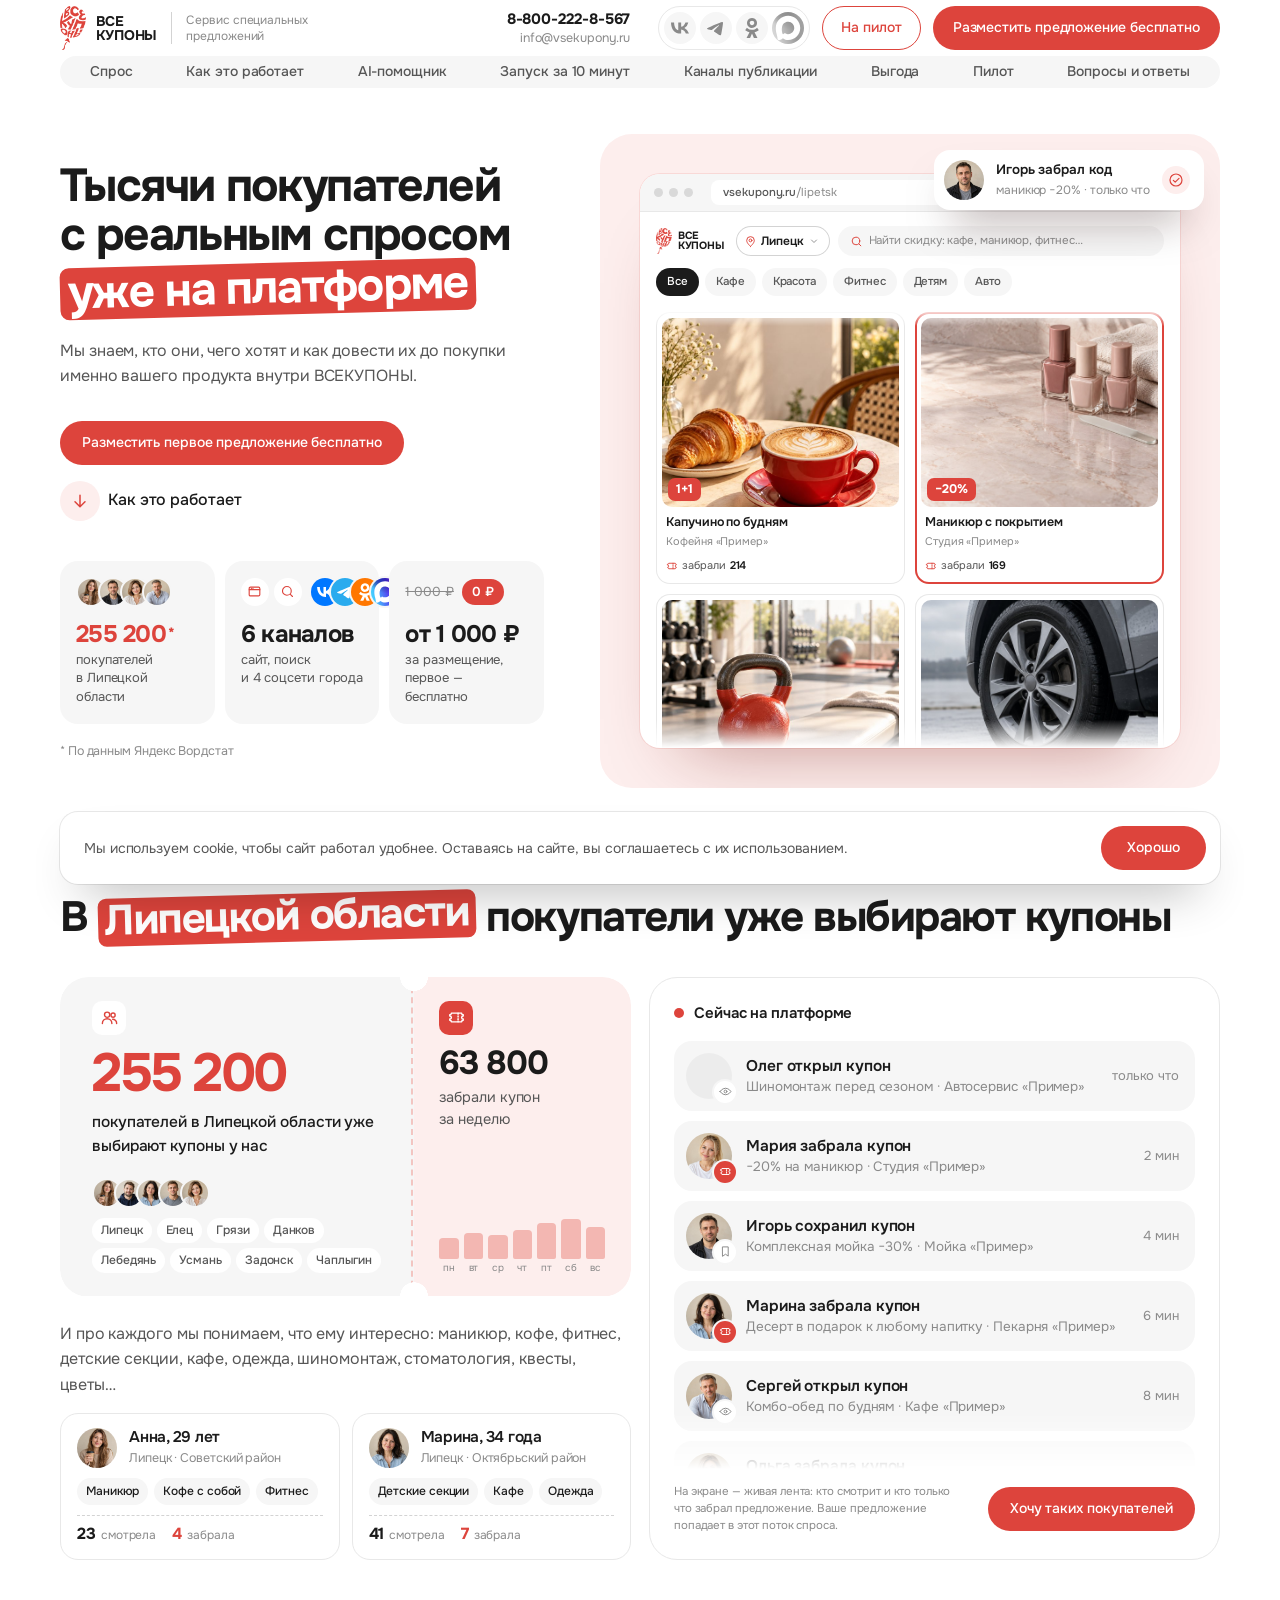
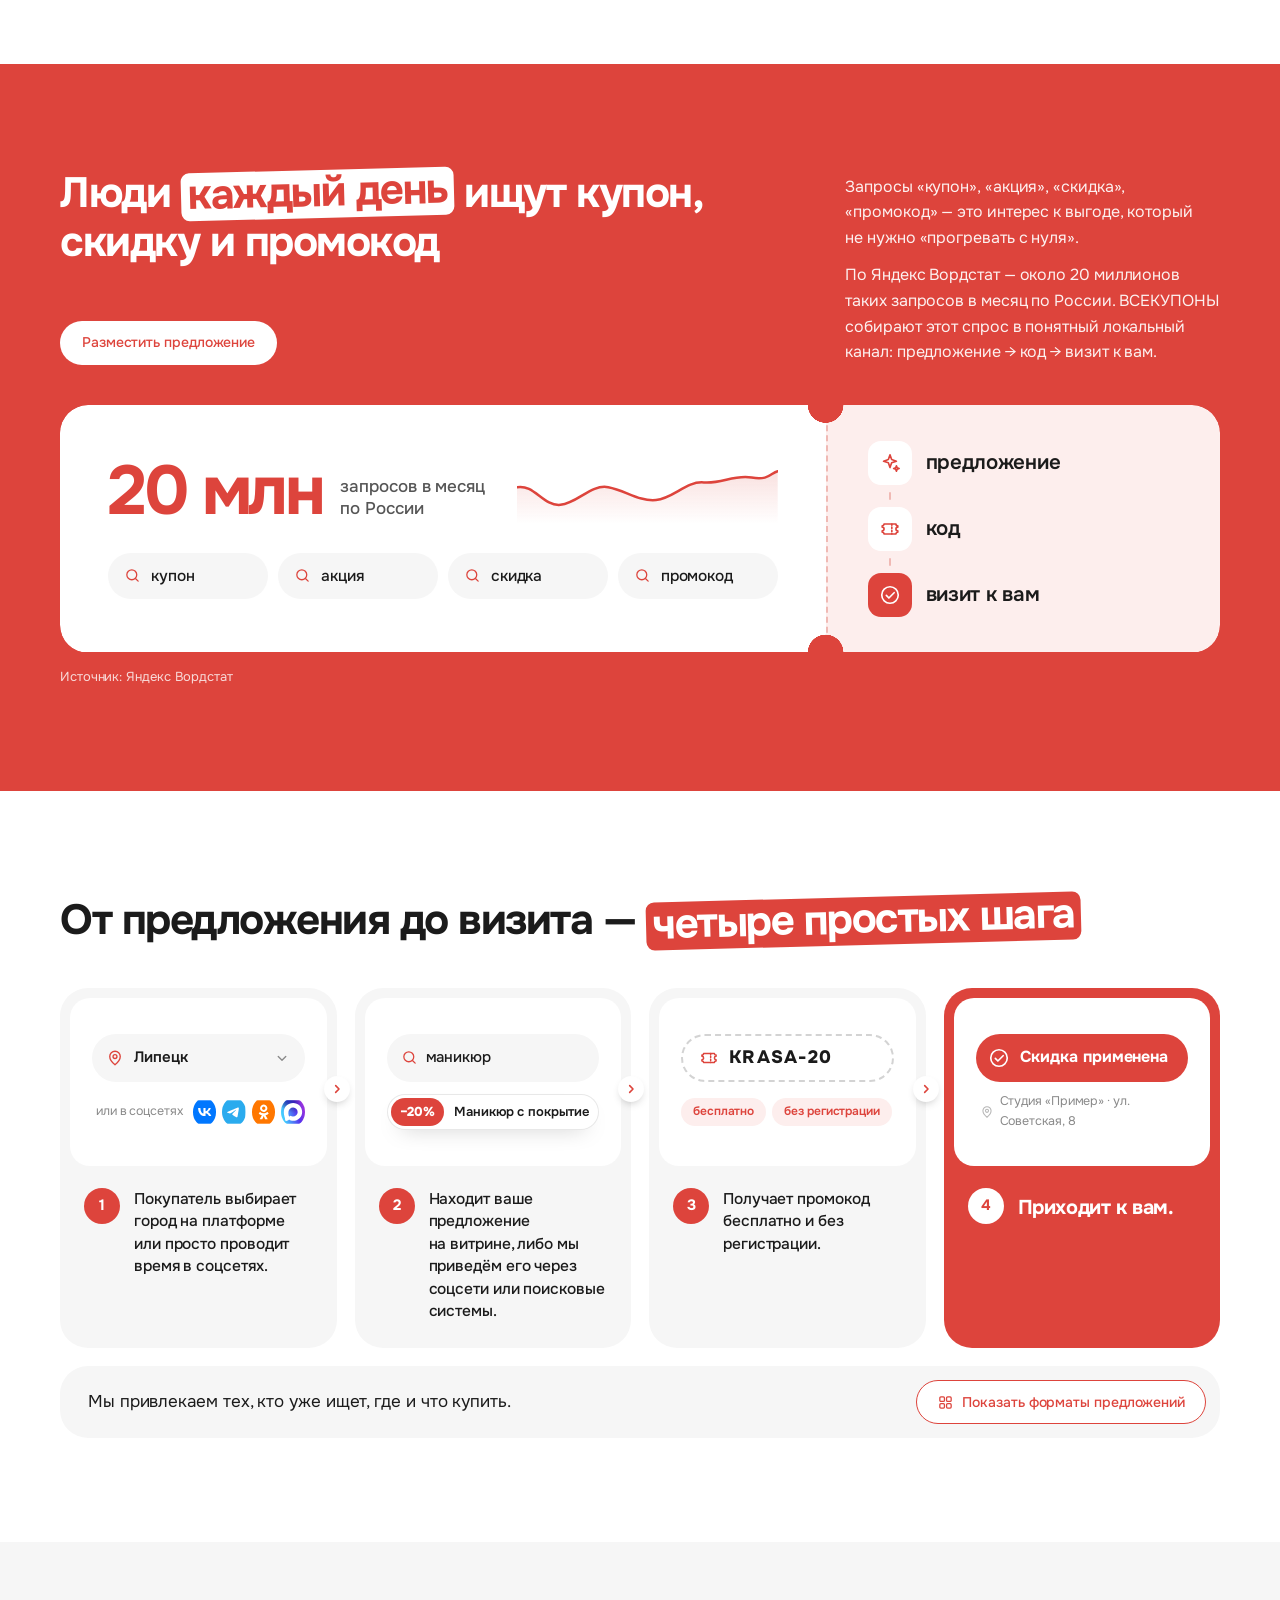
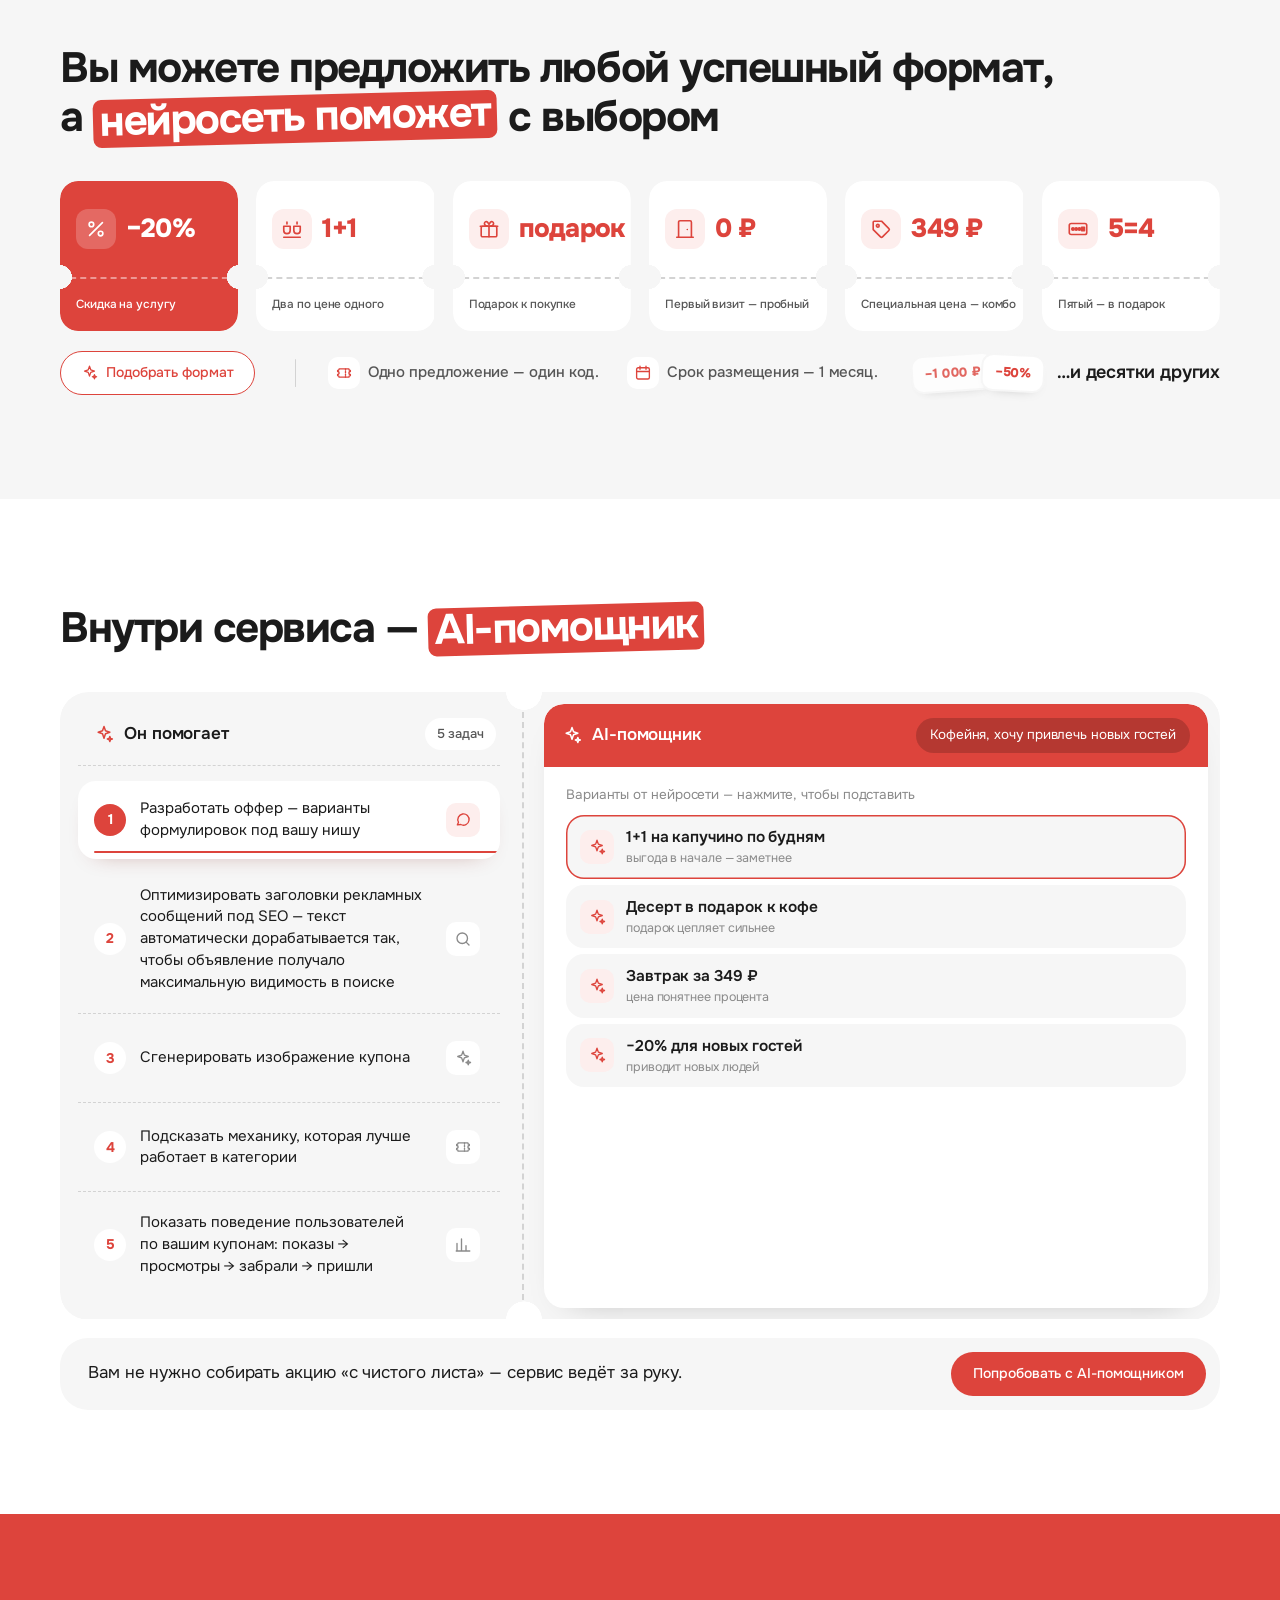
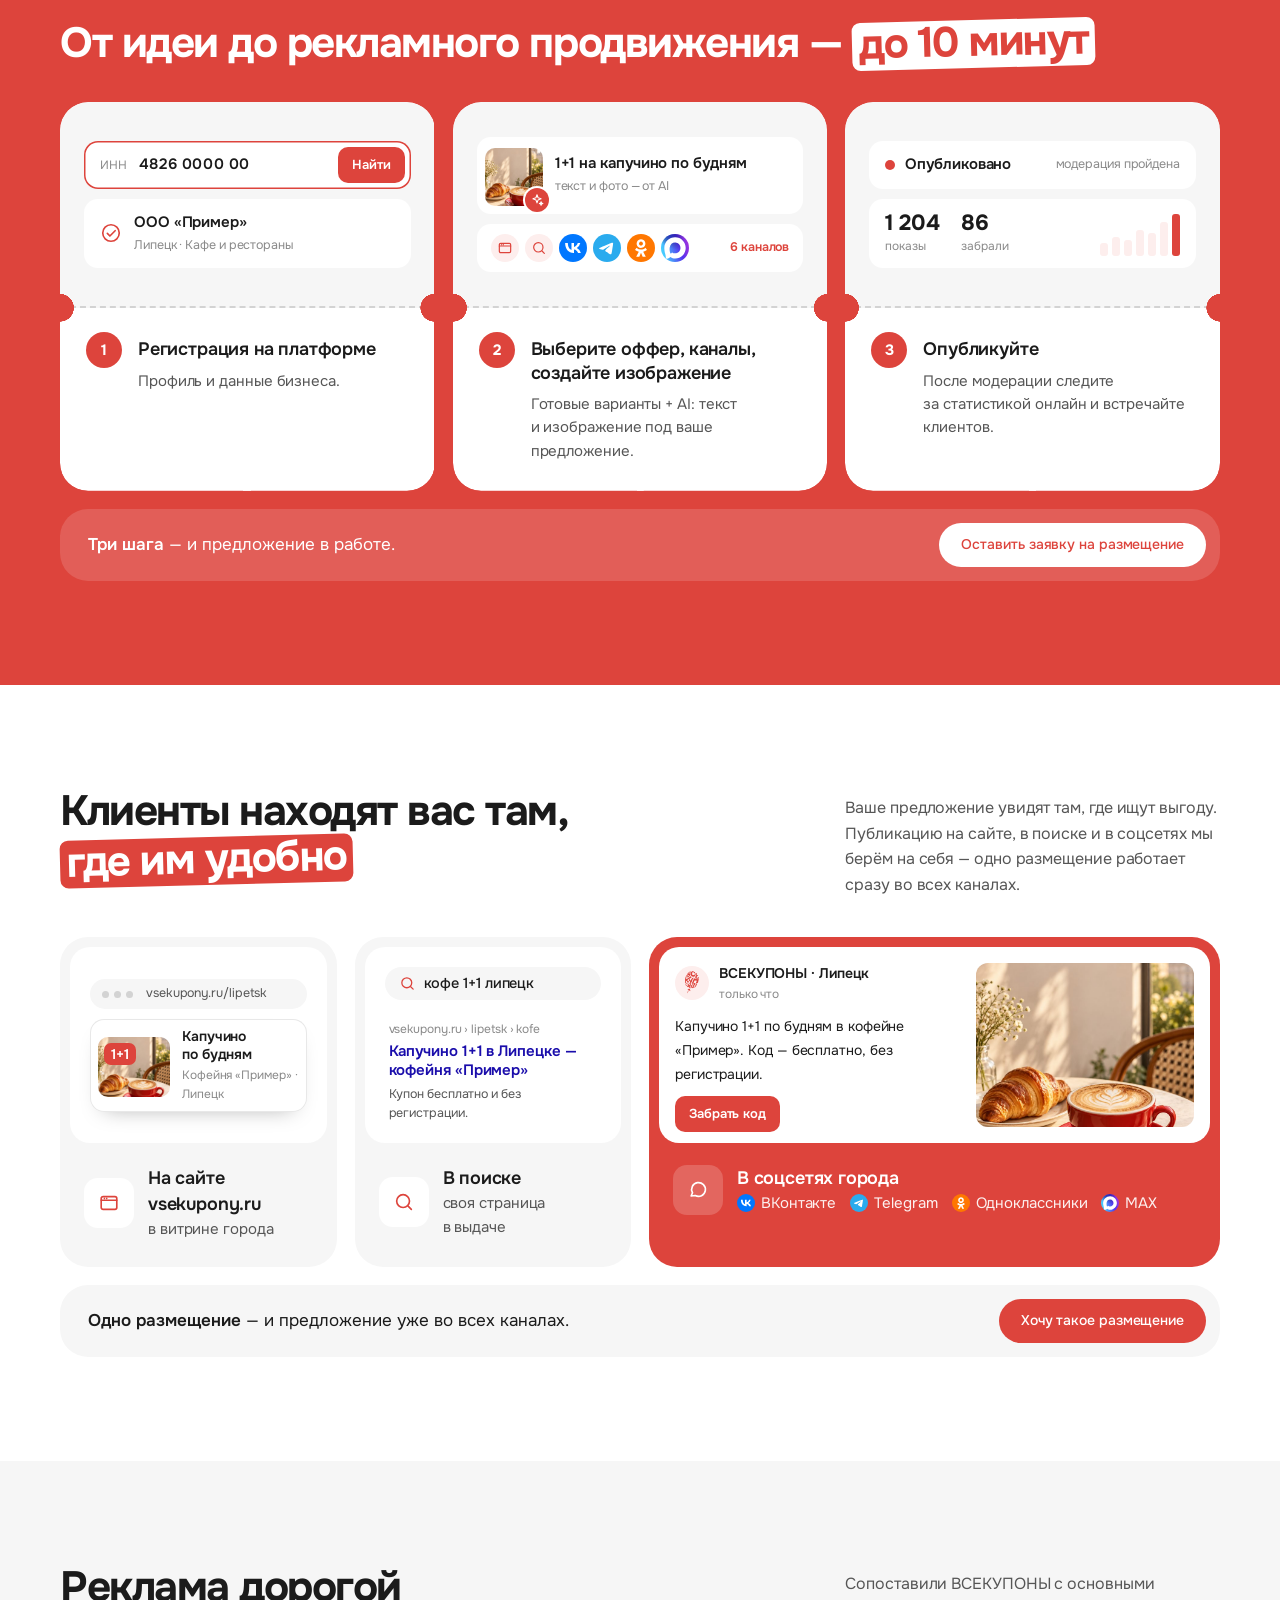
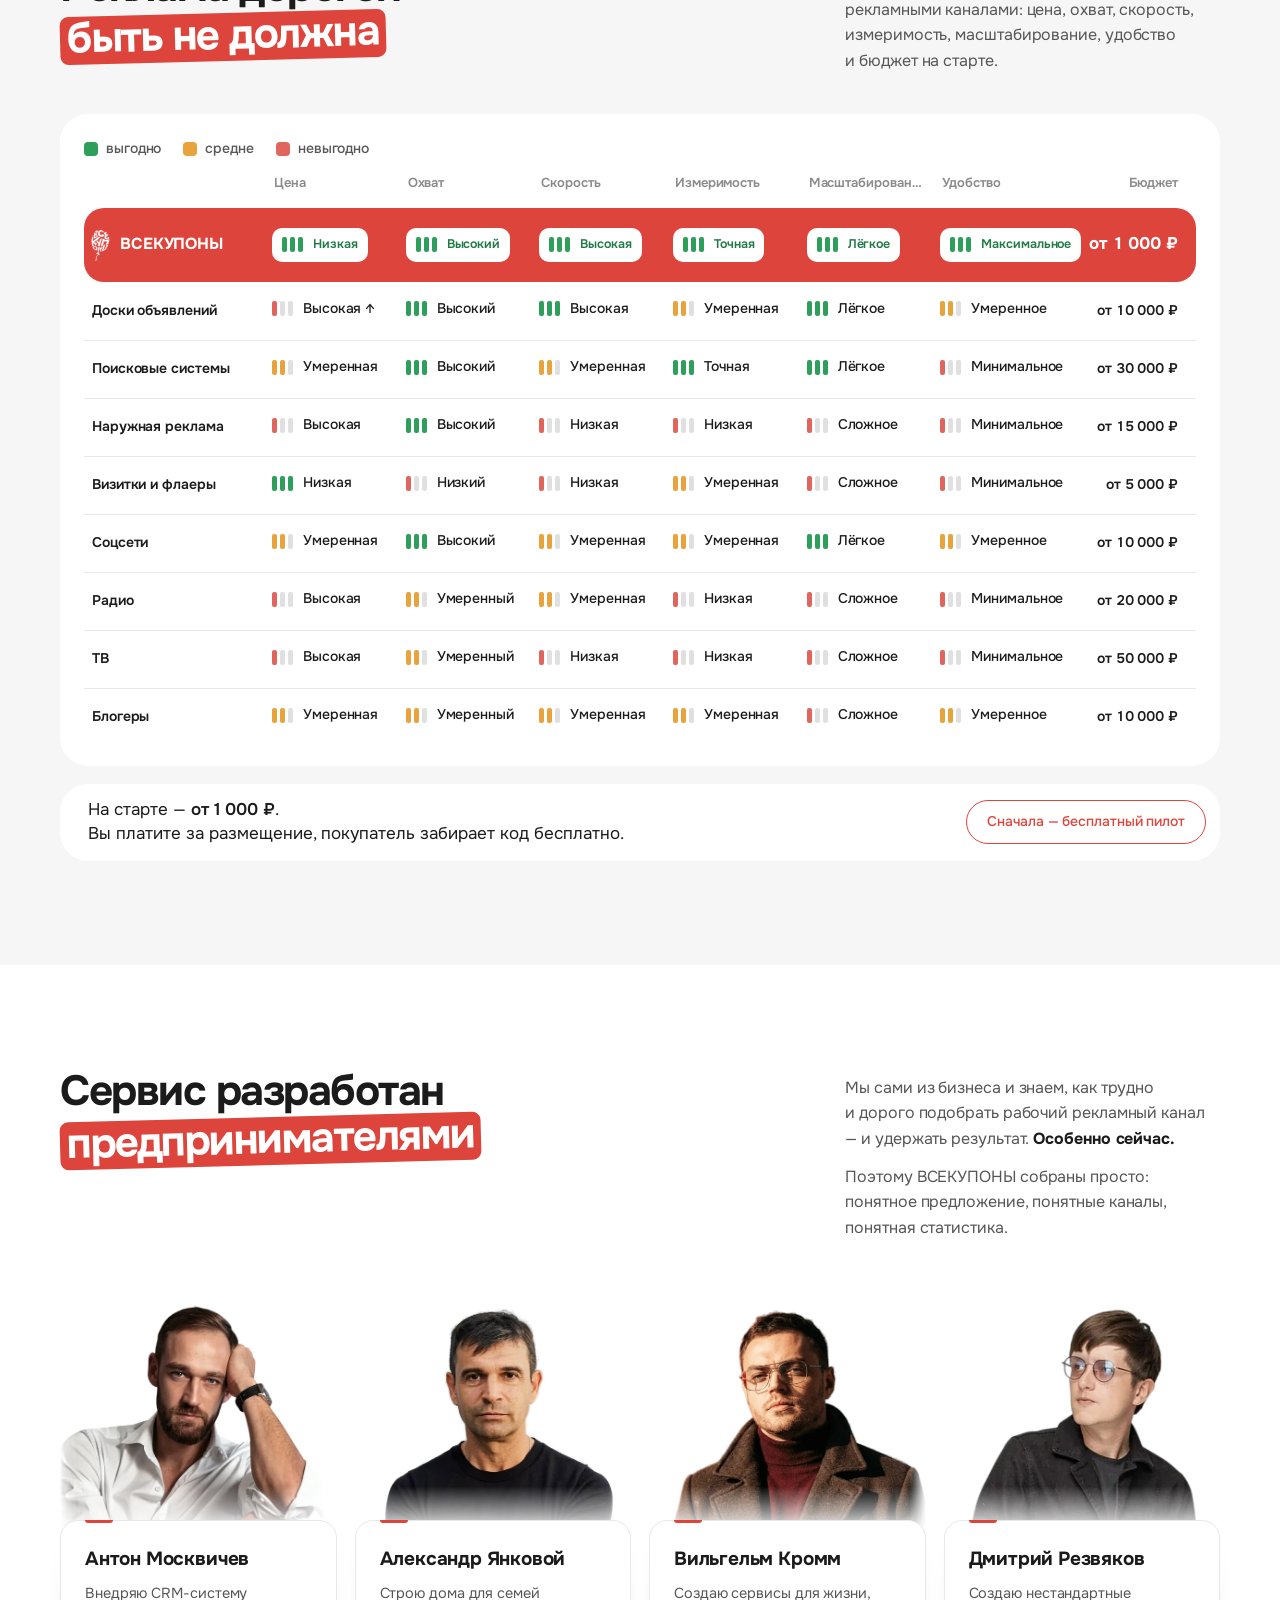
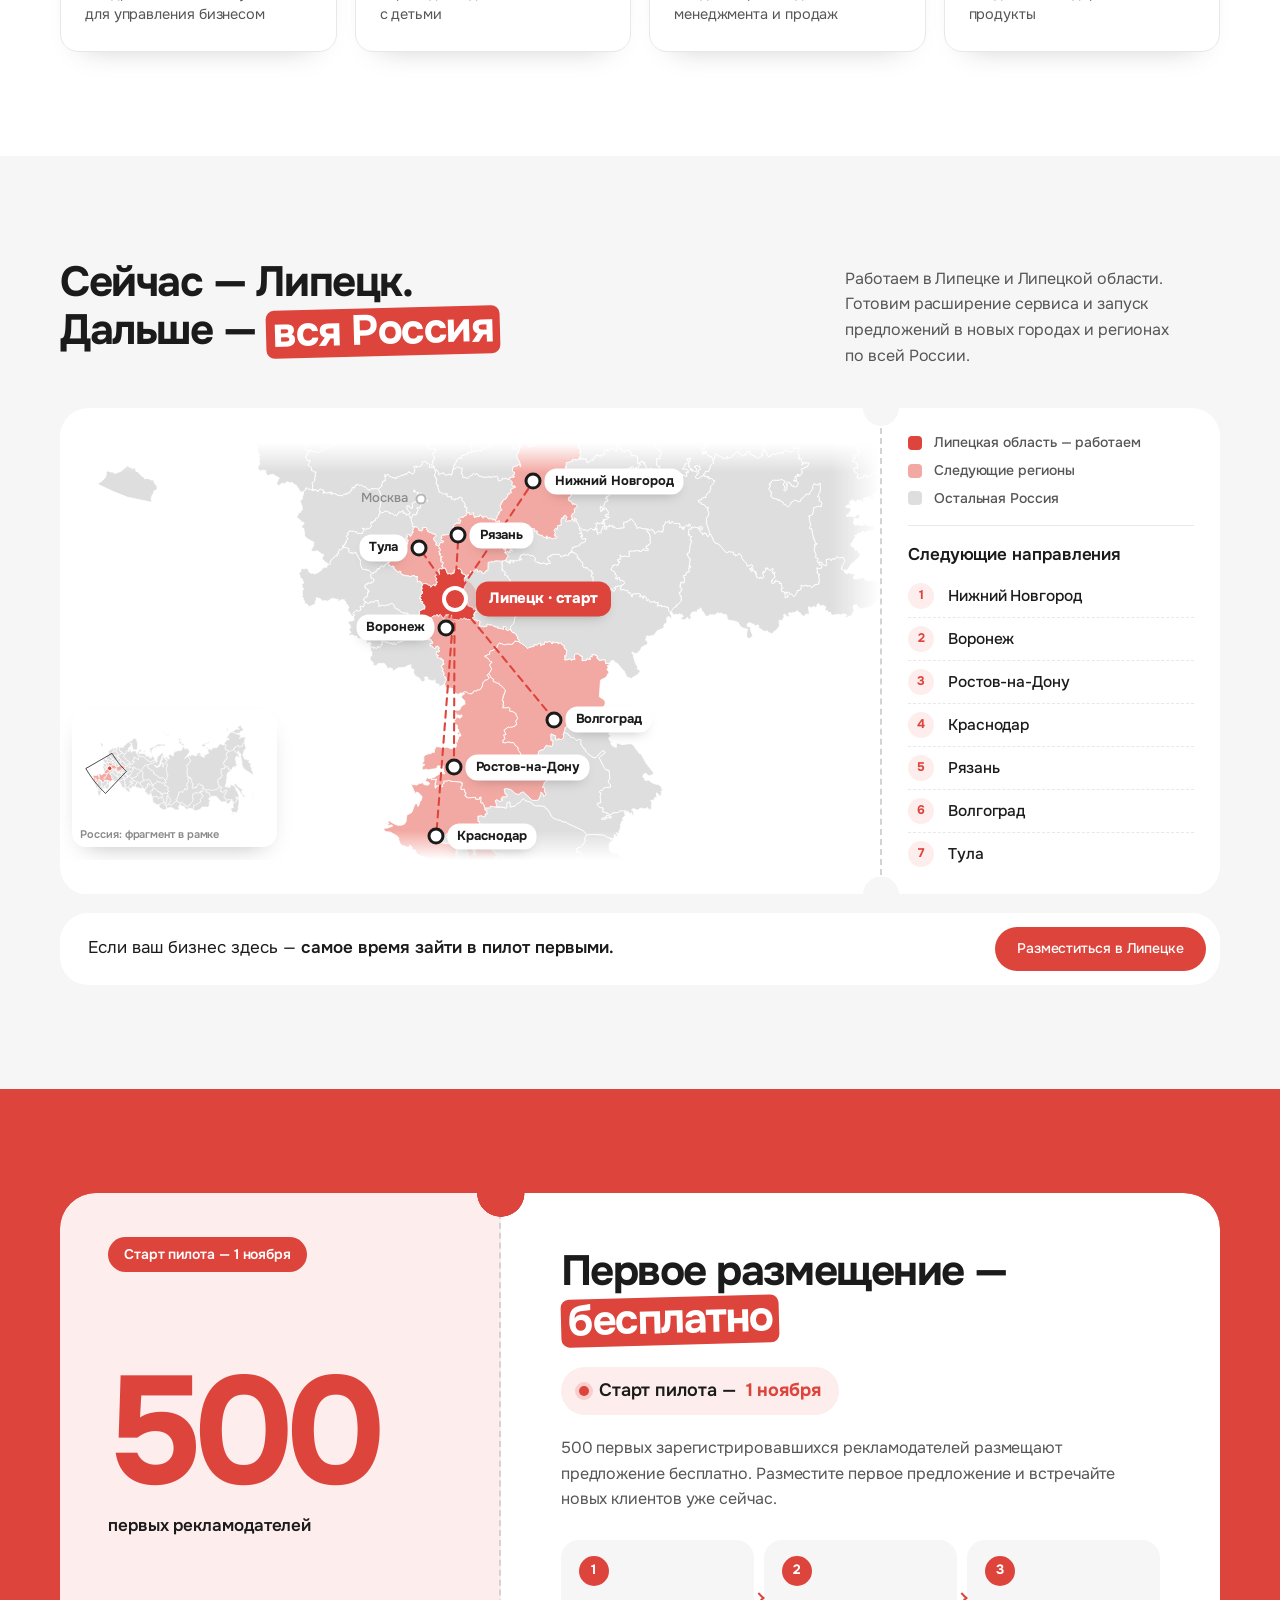
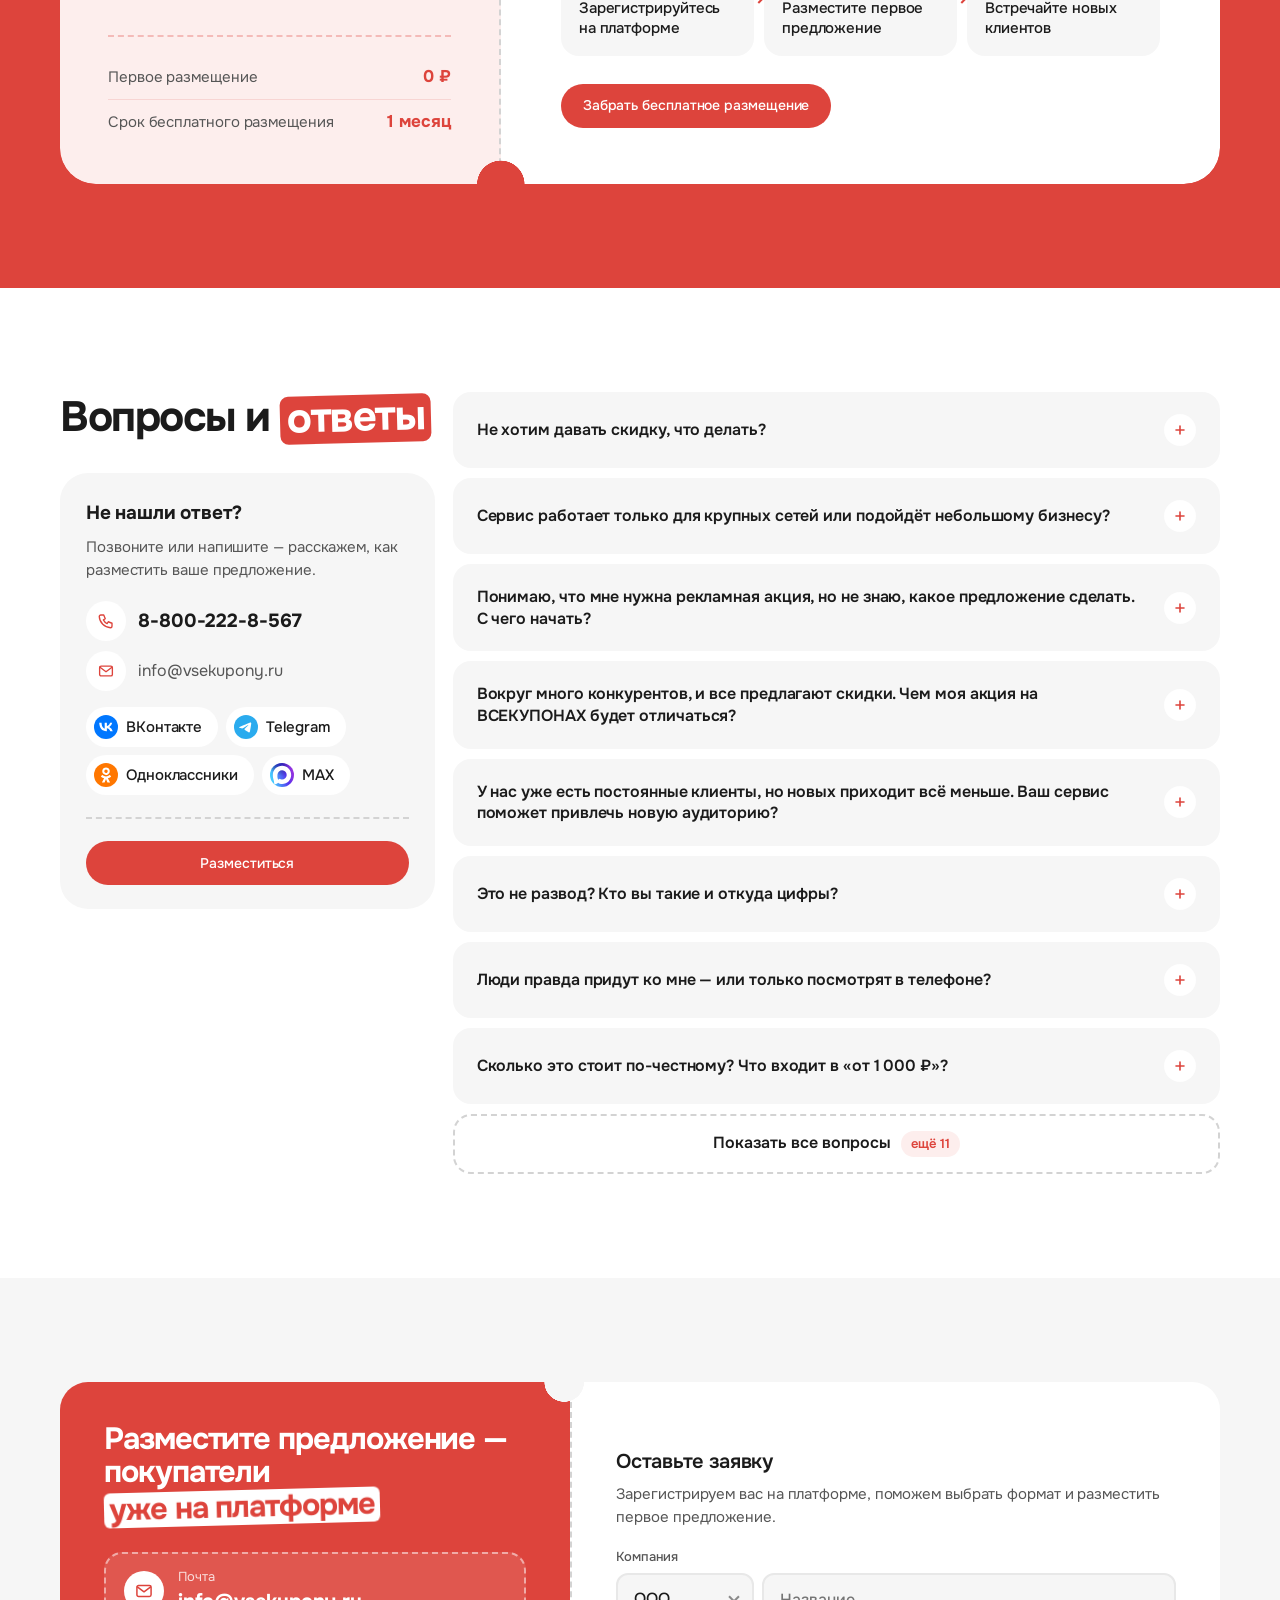
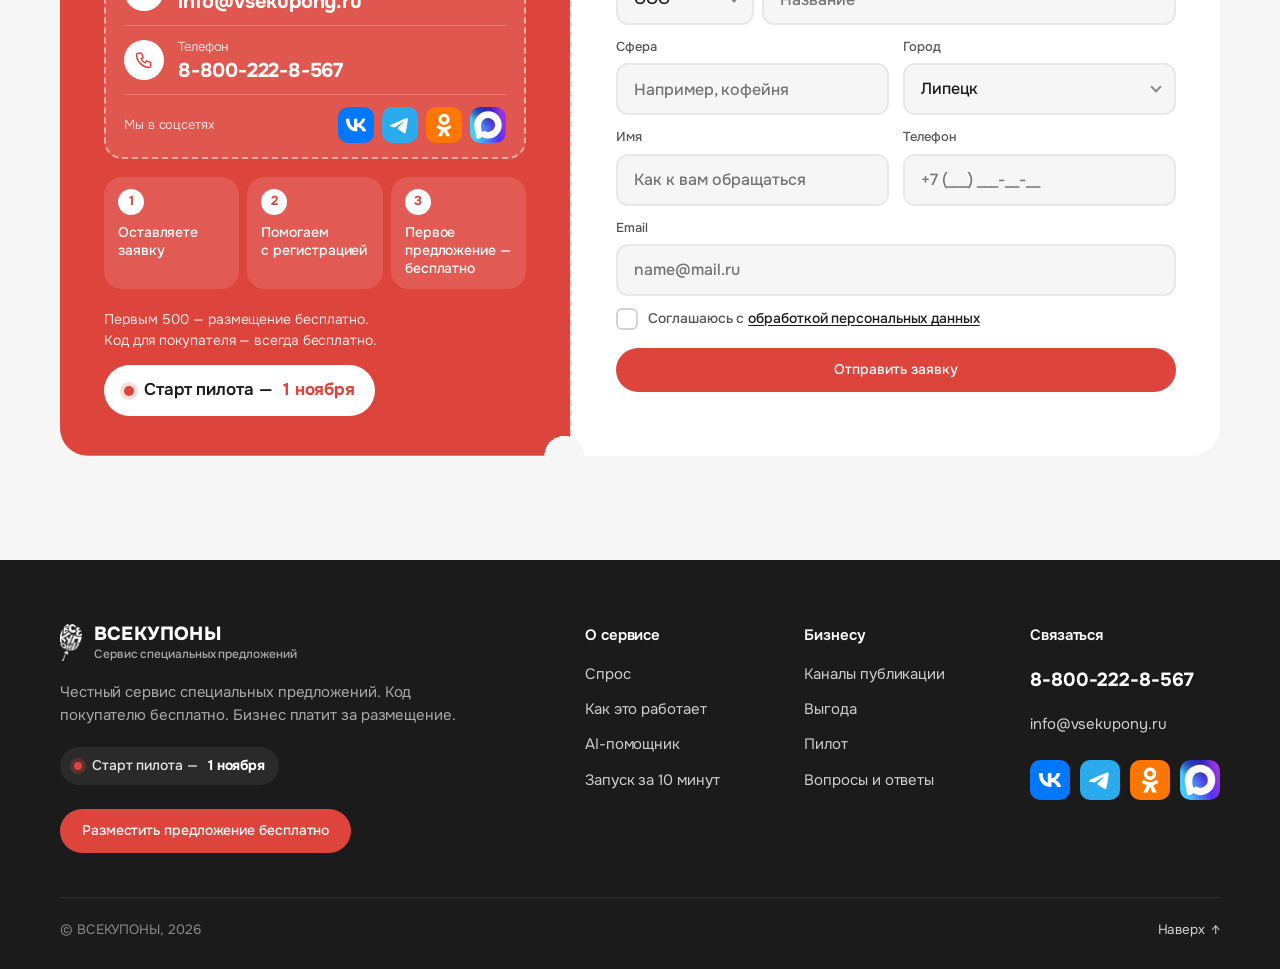
==== index.html @ 9957b480 "Лендинг для селлеров: чистка кода и мобильные правки - marketplace-design.css пересобран по порядку " ====
<!doctype html>
<html lang="ru">
<head>
<meta charset="utf-8">
<meta name="robots" content="noindex, nofollow">
<meta name="viewport" content="width=device-width, initial-scale=1">
<title>ВСЕКУПОНЫ для бизнеса — дизайн лендинга</title>
<link rel="preconnect" href="https://fonts.googleapis.com">
<link rel="preconnect" href="https://fonts.gstatic.com" crossorigin>
<link href="https://fonts.googleapis.com/css2?family=Onest:wght@400;500;600;700;800&display=swap" rel="stylesheet">
<link rel="stylesheet" href="assets/business-design.css?v=20261019c">
<link rel="icon" href="assets/brand/logo-red.png">
</head>
<body>

<!-- ===================================================================
     Лендинг для бизнеса — дизайн. Тексты и структура один в один с Ч/Б
     прототипом business.html (правки 13.10.2026), визуальный язык —
     дек v4: фирменный #DD443C, белый/серый/чёрный, без градиентов,
     слово-«ценник» в заголовке, карточки-купоны с вырезами и перфорацией.
     Цифры спроса, подписи карты и форма — общие с прототипом (business.js),
     фото в ленте, иконки и счётчики — business-design.js.
     =================================================================== -->

<!-- Шапка -->
<header class="hd">
  <div class="wrap hd__in">
    <a class="logo" href="#top" aria-label="ВСЕКУПОНЫ — сервис специальных предложений">
      <img class="logo__mark" src="assets/brand/logo-red.png" alt="" width="26" height="44">
      <span class="logo__word">Все<br>купоны</span>
    </a>
    <span class="logo__tag">Сервис специальных<br>предложений</span>

    <nav class="hd__nav" aria-label="Разделы">
      <a href="#demand">Спрос</a>
      <a href="#how">Как это работает</a>
      <a href="#ai">AI-помощник</a>
      <a href="#launch">Запуск за 10 минут</a>
      <a href="#channels">Каналы публикации</a>
      <a href="#benefit">Выгода</a>
      <a href="#pilot">Пилот</a>
      <a href="#faq">Вопросы и&nbsp;ответы</a>
    </nav>

    <div class="hd__contacts">
      <a class="hd__phone" href="tel:88002228567">8-800-222-8-567</a>
      <a class="hd__mail" href="mailto:info@vsekupony.ru">info@vsekupony.ru</a>
    </div>
    <span class="hd__soc">
      <a href="https://vk.ru/vsekupony_biz" target="_blank" rel="noopener" title="ВКонтакте" aria-label="ВКонтакте" data-soc="vk"></a>
      <a href="https://t.me/vsekupony_bizz" target="_blank" rel="noopener" title="Telegram" aria-label="Telegram" data-soc="tg"></a>
      <a href="https://ok.ru/group/70000060912009" target="_blank" rel="noopener" title="Одноклассники" aria-label="Одноклассники" data-soc="ok"></a>
      <a href="https://max.ru/join/2eN5_3E8tOdDaSFXM5LEZzfrvuWgDR_QiqPF8-xUmv8" target="_blank" rel="noopener" title="MAX" aria-label="MAX" data-soc="max"></a>
    </span>
    <a class="btn btn--soft hd__pilot" href="#pilot">На пилот</a>
    <a class="btn btn--red hd__cta" href="#final">Разместить предложение бесплатно</a>
    <span class="hd__msoc"><a href="https://t.me/vsekupony_bizz" target="_blank" rel="noopener" aria-label="Telegram" data-soc="tg"></a><a href="https://max.ru/join/2eN5_3E8tOdDaSFXM5LEZzfrvuWgDR_QiqPF8-xUmv8" target="_blank" rel="noopener" aria-label="MAX" data-soc="max"></a></span>
    <button class="hd__burger" type="button" aria-label="Меню" aria-expanded="false" aria-controls="mnav" data-burger><i></i><i></i><i></i></button>
  </div>

  <!-- Мобильное меню: разделы, контакты и кнопки -->
  <div class="mnav" id="mnav" hidden data-mnav>
    <nav class="mnav__links" aria-label="Разделы (мобильное меню)">
      <a href="#demand">Спрос</a>
      <a href="#how">Как это работает</a>
      <a href="#ai">AI-помощник</a>
      <a href="#launch">Запуск за 10 минут</a>
      <a href="#channels">Каналы публикации</a>
      <a href="#benefit">Выгода</a>
      <a href="#pilot">Пилот</a>
      <a href="#faq">Вопросы и&nbsp;ответы</a>
    </nav>
    <div class="mnav__ct">
      <a class="mnav__phone" href="tel:88002228567">8-800-222-8-567</a>
      <a class="mnav__mail" href="mailto:info@vsekupony.ru">info@vsekupony.ru</a>
      <span class="mnav__soc"><a href="https://vk.ru/vsekupony_biz" target="_blank" rel="noopener" aria-label="ВКонтакте" data-soc="vk"></a><a href="https://t.me/vsekupony_bizz" target="_blank" rel="noopener" aria-label="Telegram" data-soc="tg"></a><a href="https://ok.ru/group/70000060912009" target="_blank" rel="noopener" aria-label="Одноклассники" data-soc="ok"></a><a href="https://max.ru/join/2eN5_3E8tOdDaSFXM5LEZzfrvuWgDR_QiqPF8-xUmv8" target="_blank" rel="noopener" aria-label="MAX" data-soc="max"></a></span>
    </div>
    <div class="mnav__btns">
      <a class="btn btn--soft" href="#pilot">На пилот</a>
      <a class="btn btn--red" href="#final">Разместить предложение бесплатно</a>
    </div>
  </div>
</header>

<main id="top">

  <!-- Первый экран -->
  <section class="hero">
    <div class="wrap hero__in">
      <div class="hero__text">
        <h1>Тысячи покупателей с&nbsp;реальным спросом <span class="tag">уже на&nbsp;платформе</span></h1>
        <p class="lead">Мы знаем, кто они, чего хотят и как довести их до покупки именно вашего продукта внутри ВСЕКУПОНЫ.</p>
        <div class="hero__cta">
          <a class="btn btn--red btn--lg" href="#final">Разместить первое предложение бесплатно</a>
          <a class="hero__link" href="#how"><i data-ic="down"></i>Как это работает</a>
        </div>
        <ul class="hero__nums">
          <li>
            <span class="hn__faces"><i style="background-image:url('social-kit/photos/people/anna.jpg')"></i><i style="background-image:url('social-kit/photos/people/igor.jpg')"></i><i style="background-image:url('social-kit/photos/people/olga.jpg')"></i><i style="background-image:url('social-kit/photos/people/sergey.jpg')"></i></span>
            <b class="is-red"><span data-demand="month">9 800</span><sup>*</sup></b>
            <span>покупателей в&nbsp;Липецкой области</span>
          </li>
          <li>
            <span class="hn__ch"><i class="hn__site" data-ic="site"></i><i class="hn__site" data-ic="search"></i><span class="hn__soc"><i data-soc="vk"></i><i data-soc="tg"></i><i data-soc="ok"></i><i data-soc="max"></i></span></span>
            <b>6 каналов</b>
            <span>сайт, поиск <br>и&nbsp;4 соцсети города</span>
          </li>
          <li>
            <span class="hn__price"><s>1&nbsp;000&nbsp;₽</s><em>0&nbsp;₽</em></span>
            <b>от&nbsp;1&nbsp;000&nbsp;₽</b>
            <span>за&nbsp;размещение, <br>первое&nbsp;— бесплатно</span>
          </li>
        </ul>
        <p class="src">* По данным Яндекс Вордстат</p>
      </div>

      <!-- Справа — отрисованный экран витрины Липецка (как скрин платформы)
           и поверх него действия покупателей: уведомление сменяется само
           (business-design.js), карточка спроса — та же цифра, что в блоке «Спрос» -->
      <div class="hero__vis hx" aria-hidden="true">
        <div class="hx__stage">
          <div class="hx__win">
            <div class="hx__bar"><i></i><i></i><i></i><span><b>vsekupony.ru</b>/lipetsk</span></div>
            <div class="hx__app">
              <div class="hx__top">
                <span class="hx__brand"><img class="hx__logo" src="assets/brand/logo-red.png" alt=""><b>Все<br>купоны</b></span>
                <span class="hx__city"><i data-ic="pin"></i>Липецк<em data-ic="chev"></em></span>
                <span class="hx__search"><i data-ic="search"></i>Найти скидку: кафе, маникюр, фитнес…</span>
              </div>
              <div class="hx__cats"><span class="is-on">Все</span><span>Кафе</span><span>Красота</span><span>Фитнес</span><span>Детям</span><span>Авто</span></div>
              <div class="hx__feed" data-hx-feed>
                <div class="hx__track">
                  <div class="hx__grid">
                    <div class="hx__c is-hot" data-hx-card="0">
                      <div class="hx__ph" style="background-image:url('assets/coupons/coffee.jpg');background-position:center 72%"><em>1+1</em></div>
                      <b>Капучино по&nbsp;будням</b><span>Кофейня «Пример»</span>
                      <small><i data-ic="ticket"></i>забрали <u data-hx-count="0">214</u></small>
                    </div>
                    <div class="hx__c" data-hx-card="1">
                      <div class="hx__ph" style="background-image:url('assets/coupons/manikyur-rose.jpg');background-position:70% 30%"><em>−20%</em></div>
                      <b>Маникюр с&nbsp;покрытием</b><span>Студия «Пример»</span>
                      <small><i data-ic="ticket"></i>забрали <u data-hx-count="1">168</u></small>
                    </div>
                    <div class="hx__c" data-hx-card="2">
                      <div class="hx__ph" style="background-image:url('assets/coupons/fitness.jpg');background-position:35% 76%"><em>0&nbsp;₽</em></div>
                      <b>Первая тренировка</b><span>Фитнес-клуб «Пример»</span>
                      <small><i data-ic="ticket"></i>забрали <u data-hx-count="2">97</u></small>
                    </div>
                    <div class="hx__c" data-hx-card="3">
                      <div class="hx__ph" style="background-image:url('assets/coupons/avto-steel.jpg');background-position:35% 62%"><em>−30%</em></div>
                      <b>Шиномонтаж</b><span>Автосервис «Пример»</span>
                      <small><i data-ic="ticket"></i>забрали <u data-hx-count="3">76</u></small>
                    </div>
                    <div class="hx__c" data-hx-card="4">
                      <div class="hx__ph" style="background-image:url('assets/coupons/eda-cool.jpg');background-position:center 45%"><em>349&nbsp;₽</em></div>
                      <b>Завтрак до&nbsp;12:00</b><span>Кафе «Пример»</span>
                      <small><i data-ic="ticket"></i>забрали <u data-hx-count="4">131</u></small>
                    </div>
                    <div class="hx__c" data-hx-card="5">
                      <div class="hx__ph" style="background-image:url('assets/coupons/beauty.jpg');background-position:center 55%"><em>подарок</em></div>
                      <b>Помада к&nbsp;покупке</b><span>Магазин «Пример»</span>
                      <small><i data-ic="ticket"></i>забрали <u data-hx-count="5">88</u></small>
                    </div>
                    <div class="hx__c" data-hx-card="6">
                      <div class="hx__ph" style="background-image:url('assets/coupons/razvlecheniya-blue.jpg');background-position:center 60%"><em>1+1</em></div>
                      <b>Боулинг: час в&nbsp;подарок</b><span>Клуб «Пример»</span>
                      <small><i data-ic="ticket"></i>забрали <u data-hx-count="6">64</u></small>
                    </div>
                    <div class="hx__c" data-hx-card="7">
                      <div class="hx__ph" style="background-image:url('assets/coupons/pitomtsy-brown.jpg');background-position:center 55%"><em>−15%</em></div>
                      <b>Груминг для&nbsp;собак</b><span>Салон «Пример»</span>
                      <small><i data-ic="ticket"></i>забрали <u data-hx-count="7">52</u></small>
                    </div>
                  </div>
                </div>
              </div>
            </div>
          </div>

          <div class="hx__ev hx__ev--top" data-hx-ev="1">
            <span class="ava" style="background-image:url('social-kit/photos/people/dmitry.jpg')"></span>
            <div><b>Дмитрий забрал код</b><span>−30% на&nbsp;шиномонтаж · только что</span></div>
            <i class="hx__ok" data-ic="check"></i>
          </div>
          <div class="hx__ev" data-hx-ev="0">
            <span class="ava" style="background-image:url('social-kit/photos/people/anna.jpg')"></span>
            <div><b>Анна забрала код</b><span>1+1 на&nbsp;капучино · только что</span></div>
            <i class="hx__ok" data-ic="check"></i>
          </div>
        </div>
      </div>
    </div>
  </section>

  <!-- Живая аудитория -->
  <section class="sec" id="demand">
    <div class="wrap">
      <div class="head">
        <h2>В&nbsp;<span class="tag">Липецкой области</span> покупатели уже выбирают купоны</h2>
      </div>

      <div class="live">
        <div class="live__l">
          <div class="dstat">
            <div class="dstat__main">
              <i class="dstat__ic dstat__ic--soft" data-ic="users"></i>
              <b><span data-demand="month">9 800</span></b>
              <span>покупателей в&nbsp;Липецкой области уже выбирают купоны у&nbsp;нас</span>
              <div class="dstat__who" aria-hidden="true">
                <span class="faces" data-faces="anna,oleg,marina,dmitry,olga"></span>
                <span class="dstat__cities"><i>Липецк</i><i>Елец</i><i>Грязи</i><i>Данков</i><i>Лебедянь</i><i>Усмань</i><i>Задонск</i><i>Чаплыгин</i></span>
              </div>
            </div>
            <div class="dstat__sub">
              <i class="dstat__ic" data-ic="ticket"></i>
              <b><span data-demand="week">2 300</span></b>
              <span>забрали купон за&nbsp;неделю</span>
              <!-- Иллюстрация: заборы по дням недели -->
              <div class="dstat__week" aria-hidden="true">
                <div><i style="--k:0.52"></i><em>пн</em></div><div><i style="--k:0.64"></i><em>вт</em></div><div><i style="--k:0.58"></i><em>ср</em></div><div><i style="--k:0.72"></i><em>чт</em></div><div><i style="--k:0.88"></i><em>пт</em></div><div><i style="--k:1.00"></i><em>сб</em></div><div><i style="--k:0.80"></i><em>вс</em></div>
              </div>
            </div>
          </div>
          <p class="text">И&nbsp;про каждого мы понимаем, что ему интересно: маникюр, кофе, фитнес<span class="m-hide">, детские секции, кафе, одежда, шиномонтаж, стоматология, квесты, цветы</span>…</p>
          <!-- Покупатели — как на слайде дека: кто, где, интересы, активность -->
          <div class="pers pers--deck">
            <div class="pr">
              <span class="ava" data-img="social-kit/photos/people/anna.jpg"></span>
              <div class="pr__t"><b>Анна, 29&nbsp;лет</b><span>Липецк · Советский район</span></div>
              <div class="pr__n"><div><b>23</b><span>смотрела</span></div><div class="is-red"><b>4</b><span>забрала</span></div></div>
              <div class="pr__c"><i>Маникюр</i><i>Кофе с&nbsp;собой</i><i>Фитнес</i></div>
            </div>
            <div class="pr">
              <span class="ava" data-img="social-kit/photos/people/marina.jpg"></span>
              <div class="pr__t"><b>Марина, 34&nbsp;года</b><span>Липецк · Октябрьский район</span></div>
              <div class="pr__n"><div><b>41</b><span>смотрела</span></div><div class="is-red"><b>7</b><span>забрала</span></div></div>
              <div class="pr__c"><i>Детские секции</i><i>Кафе</i><i>Одежда</i></div>
            </div>
          </div>
        </div>

        <div class="feed" aria-live="polite">
          <div class="feed__head"><span class="dot"></span>Сейчас на&nbsp;платформе</div>
          <ul class="feed__list" id="feedD"></ul>
          <div class="feed__bottom">
            <p class="feed__foot">На&nbsp;экране — живая лента: кто смотрит и&nbsp;кто только что забрал<br class="br-dt"> предложение. Ваше предложение попадает в&nbsp;этот поток спроса.</p>
            <a class="btn btn--red" href="#final">Хочу таких покупателей</a>
          </div>
        </div>
      </div>
    </div>
  </section>

  <!-- Спрос на выгоду — красный слайд, как в деке -->
  <section class="sec sec--red">
    <div class="wrap">
      <div class="hrow">
        <div class="head">
          <h2>Люди <span class="tag tag--w">каждый день</span> ищут купон, скидку и&nbsp;промокод</h2>
          <a class="btn btn--white head__cta" href="#final">Разместить предложение</a>
        </div>
        <div class="hrow__txt">
          <p class="text">Запросы «купон», «акция», «скидка», «промокод»&nbsp;— это интерес к&nbsp;выгоде, который не&nbsp;нужно «прогревать с&nbsp;нуля».</p>
          <p class="text">По&nbsp;Яндекс Вордстат&nbsp;— около 20&nbsp;миллионов таких запросов в&nbsp;месяц по&nbsp;России. ВСЕКУПОНЫ собирают этот спрос в&nbsp;понятный локальный канал: предложение → код → визит к&nbsp;вам.</p>
        </div>
      </div>

      <!-- Купон: основная часть — 20 млн и четыре запроса, корешок — путь к визиту -->
      <div class="wcp">
        <div class="wcp__main">
          <div class="wcp__big">
            <div class="wcp__num"><b>20 млн</b><span>запросов в&nbsp;месяц<br>по&nbsp;России</span></div>
            <!-- Схема спроса: запросы держатся высоко весь год -->
            <svg class="wcp__spark" viewBox="0 0 300 80" preserveAspectRatio="none" aria-hidden="true">
              <defs><linearGradient id="wcpFill" x1="0" y1="0" x2="0" y2="1"><stop offset="0" stop-color="#DD443C" stop-opacity=".16"/><stop offset="1" stop-color="#DD443C" stop-opacity="0"/></linearGradient></defs>
              <path d="M0 34 C 20 30, 30 58, 50 56 S 85 30, 105 34 S 140 52, 160 50 S 195 26, 215 28 S 250 18, 270 22 S 292 16, 300 14 L 300 80 L 0 80 Z" fill="url(#wcpFill)"/>
              <path d="M0 34 C 20 30, 30 58, 50 56 S 85 30, 105 34 S 140 52, 160 50 S 195 26, 215 28 S 250 18, 270 22 S 292 16, 300 14" fill="none" stroke="#DD443C" stroke-width="2.5" stroke-linecap="round" vector-effect="non-scaling-stroke"/>
            </svg>
          </div>
          <ul class="wcp__q">
            <li><i data-ic="search"></i>купон</li>
            <li><i data-ic="search"></i>акция</li>
            <li><i data-ic="search"></i>скидка</li>
            <li><i data-ic="search"></i>промокод</li>
          </ul>
        </div>
        <ol class="wcp__stub">
          <li><i data-ic="spark"></i><b>предложение</b></li>
          <li><i data-ic="ticket"></i><b>код</b></li>
          <li class="is-end"><i data-ic="check"></i><b>визит к&nbsp;вам</b></li>
        </ol>
      </div>

      <p class="src src--w wcp__src">Источник: Яндекс Вордстат</p>
    </div>
  </section>

  <!-- Как это работает -->
  <section class="sec" id="how">
    <div class="wrap">
      <div class="hrow hrow--wide">
        <div class="head">
          <h2>От предложения до визита&nbsp;— <span class="tag">четыре простых шага</span></h2>
        </div>
      </div>

      <ol class="path path--ui">
        <li>
          <div class="pv">
            <div class="pv__city"><i data-ic="pin"></i>Липецк<em data-ic="chev"></em></div>
            <div class="pv__soc"><span>или в&nbsp;соцсетях</span><i data-soc="vk"></i><i data-soc="tg"></i><i data-soc="ok"></i><i data-soc="max"></i></div>
          </div>
          <div class="path__t"><span class="path__n">1</span><p>Покупатель выбирает город на&nbsp;платформе или просто проводит время в&nbsp;соцсетях.</p></div>
        </li>
        <li>
          <div class="pv">
            <div class="pv__search"><i data-ic="search"></i>маникюр</div>
            <div class="pv__hit"><b>−20%</b><span>Маникюр с&nbsp;покрытием</span></div>
          </div>
          <div class="path__t"><span class="path__n">2</span><p>Находит ваше предложение на&nbsp;витрине, либо мы приведём его через соцсети или поисковые системы.</p></div>
        </li>
        <li>
          <div class="pv">
            <div class="pv__code"><i data-ic="ticket"></i><b>KRASA-20</b></div>
            <div class="pv__free"><span>бесплатно</span><span>без регистрации</span></div>
          </div>
          <div class="path__t"><span class="path__n">3</span><p>Получает промокод бесплатно и&nbsp;без регистрации.</p></div>
        </li>
        <li>
          <div class="pv">
            <div class="pv__ok"><i data-ic="check"></i>Скидка применена</div>
            <div class="pv__shop"><i data-ic="pin"></i>Студия «Пример» · ул. Советская, 8</div>
          </div>
          <div class="path__t"><span class="path__n">4</span><p>Приходит к&nbsp;вам.</p></div>
        </li>
      </ol>

      <div class="how__foot">
        <p class="text">Мы привлекаем тех, кто уже ищет, где и&nbsp;что купить.</p>
        <a class="btn btn--soft btn--ai" href="#formats"><i data-ic="grid"></i>Показать форматы предложений</a>
      </div>

    </div>
  </section>

  <!-- Форматы -->
  <section class="sec sec--gray" id="formats">
    <div class="wrap">
      <div class="fhead">
        <h2>Вы можете предложить любой успешный формат,<br class="br-d"> <span class="nw">а&nbsp;<span class="tag">нейросеть поможет</span></span> с&nbsp;выбором</h2>
      </div>

      <div class="fmts">
        <div class="fmt"><div class="fmt__top"><b>−20%</b><i class="fmt__ic" data-ic="f-pct"></i></div><span>Скидка на&nbsp;услугу</span></div>
        <div class="fmt"><div class="fmt__top"><b>1+1</b><i class="fmt__ic" data-ic="f-two"></i></div><span>Два по&nbsp;цене одного</span></div>
        <div class="fmt"><div class="fmt__top"><b>подарок</b><i class="fmt__ic" data-ic="f-gift"></i></div><span>Подарок к&nbsp;покупке</span></div>
        <div class="fmt"><div class="fmt__top"><b>0 ₽</b><i class="fmt__ic" data-ic="f-door"></i></div><span>Первый визит — пробный</span></div>
        <div class="fmt"><div class="fmt__top"><b>349 ₽</b><i class="fmt__ic" data-ic="f-tag"></i></div><span>Специальная цена — комбо</span></div>
        <div class="fmt"><div class="fmt__top"><b>5=4</b><i class="fmt__ic" data-ic="f-loyal"></i></div><span>Пятый — в&nbsp;подарок</span></div>
      </div>
      <div class="fmts__row">
        <div class="facts">
          <a class="btn btn--soft btn--ai" href="#ai"><i data-ic="spark"></i>Подобрать формат</a>
          <span class="facts__sep" aria-hidden="true"></span>
          <span><i data-ic="ticket"></i>Одно предложение — один код.</span>
          <span><i data-ic="cal"></i>Срок размещения — 1&nbsp;месяц.</span>
        </div>
        <div class="fmts__more">
          <span class="more__stack" aria-hidden="true"><i>2 = 1</i><i>3 = 2</i><i>−1&nbsp;000&nbsp;₽</i><i>−50%</i></span>
          <p>…и&nbsp;десятки других</p>
        </div>
      </div>

    </div>
  </section>

  <!-- AI-помощник -->
  <section class="sec" id="ai">
    <div class="wrap">
      <div class="head ai-h">
        <h2>Внутри сервиса&nbsp;— <span class="tag">AI-помощник</span></h2>
      </div>

      <!-- Слева — пять пунктов (вкладки), справа — окно помощника с примером
           активного пункта. Переключаются сами и по клику (business-design.js) -->
      <div class="aix" data-aix>
        <div class="aix__l">
          <p class="aig__k aix__hd"><i data-ic="spark"></i>Он помогает<span>5 задач</span></p>
          <ol class="aix__tabs" role="tablist">
            <li><button type="button" role="tab" aria-selected="true"><em>1</em><span>Разработать оффер — варианты формулировок под вашу нишу</span><i class="aix__ic" data-ic="chat"></i><i class="aix__bar"></i></button></li>
            <li><button type="button" role="tab"><em>2</em><span>Оптимизировать заголовки рекламных сообщений под SEO — текст автоматически дорабатывается так, чтобы объявление получало максимальную видимость в&nbsp;поиске</span><i class="aix__ic" data-ic="search"></i><i class="aix__bar"></i></button></li>
            <li><button type="button" role="tab"><em>3</em><span>Сгенерировать изображение купона</span><i class="aix__ic" data-ic="spark"></i><i class="aix__bar"></i></button></li>
            <li><button type="button" role="tab"><em>4</em><span>Подсказать механику, которая лучше работает в&nbsp;категории</span><i class="aix__ic" data-ic="ticket"></i><i class="aix__bar"></i></button></li>
            <li><button type="button" role="tab"><em>5</em><span>Показать поведение пользователей по&nbsp;вашим купонам: показы → просмотры → забрали → пришли</span><i class="aix__ic" data-ic="chart"></i><i class="aix__bar"></i></button></li>
          </ol>
        </div>

        <div class="aix__win" aria-hidden="true">
          <div class="aix__top"><i data-ic="spark"></i><b>AI-помощник</b><span class="aix__ask">Кофейня, хочу привлечь новых гостей</span></div>

          <div class="aix__p is-on">
            <p class="aix__k">Варианты от&nbsp;нейросети — нажмите, чтобы подставить</p>
            <ul class="aix__list">
              <li><i data-ic="spark"></i><div><b>1+1 на&nbsp;капучино по&nbsp;будням</b><span>выгода в&nbsp;начале — заметнее</span></div></li>
              <li><i data-ic="spark"></i><div><b>Десерт в&nbsp;подарок к&nbsp;кофе</b><span>подарок цепляет сильнее</span></div></li>
              <li><i data-ic="spark"></i><div><b>Завтрак за&nbsp;349&nbsp;₽</b><span>цена понятнее процента</span></div></li>
              <li><i data-ic="spark"></i><div><b>−20% для&nbsp;новых гостей</b><span>приводит новых людей</span></div></li>
            </ul>
          </div>

          <div class="aix__p">
            <p class="aix__k">Заголовок дорабатывается под&nbsp;поиск</p>
            <div class="aix__seo">
              <div class="aix__was"><span>было</span>Скидка на&nbsp;кофе</div>
              <i class="aix__arr" data-ic="spark"></i>
              <div class="aix__now"><span>стало</span>Капучино 1+1 в&nbsp;Липецке — кофейня «Пример»</div>
            </div>
            <div class="aix__snip">
              <div class="aix__q"><i data-ic="search"></i>кофе 1+1 липецк</div>
              <div class="aix__res"><small>vsekupony.ru › lipetsk › kofe</small><b>Капучино 1+1 в&nbsp;Липецке — кофейня «Пример»</b><span>Купон бесплатно и&nbsp;без регистрации. Покажите код на&nbsp;кассе.</span></div>
            </div>
          </div>

          <div class="aix__p">
            <div class="aix__prompt"><i data-ic="spark"></i>Капучино и&nbsp;круассан, тёплый свет, без текста на&nbsp;фото</div>
            <div class="aix__imgs">
              <div class="is-sel" style="background-image:url('assets/coupons/coffee.jpg')"><span>Выбран</span></div>
              <div style="background-image:url('assets/coupons/kofe-warm.jpg')"><span>Вариант 2</span></div>
              <div style="background-image:url('assets/coupons/eda-cool.jpg')"><span>Вариант 3</span></div>
            </div>
          </div>

          <div class="aix__p">
            <p class="aix__k">Лучшие механики в&nbsp;нише «Кафе и&nbsp;рестораны»</p>
            <ol class="aix__mech">
              <li><em>1</em><div><b>Пятый — в&nbsp;подарок</b><span>гости возвращаются</span></div><i>+</i></li>
              <li><em>2</em><div><b>Два по&nbsp;цене одного</b><span>выше средний чек</span></div><i>+</i></li>
              <li><em>3</em><div><b>Подарок к&nbsp;покупке</b><span>больше новых гостей</span></div><i>+</i></li>
              <li><em>4</em><div><b>Комбо по&nbsp;цене блюда</b><span>растёт средний чек</span></div><i>+</i></li>
            </ol>
          </div>

          <div class="aix__p">
            <p class="aix__k">Воронка по&nbsp;вашим купонам за&nbsp;30 дней</p>
            <div class="aix__fun">
              <div style="--h:100%"><b>81 516</b><span>показы</span><i></i></div>
              <div style="--h:42%"><b>9 938</b><span>просмотры</span><i></i></div>
              <div style="--h:24%"><b>2 257</b><span>забрали</span><i></i></div>
              <div style="--h:12%"><b>865</b><span>пришли</span><i></i></div>
            </div>
          </div>
        </div>
      </div>

      <div class="aix__foot">
        <p class="text">Вам не&nbsp;нужно собирать акцию «с&nbsp;чистого листа»&nbsp;— сервис ведёт за&nbsp;руку.</p>
        <a class="btn btn--red" href="#final">Попробовать с&nbsp;AI-помощником</a>
      </div>
    </div>
  </section>

  <!-- Запуск -->
  <section class="sec sec--red" id="launch">
    <div class="wrap">
      <div class="head">
        <h2>От идеи до рекламного продвижения&nbsp;— <span class="tag tag--w">до&nbsp;10&nbsp;минут</span></h2>
      </div>

      <!-- Три шага — купоны: сверху мини-интерфейс шага (как в «Четырёх шагах»
           и окне AI-помощника), снизу — номер и текст из прототипа -->
      <ol class="tix tix--ui">
        <li class="tk">
          <div class="lv">
            <div class="lv__inn"><span>ИНН</span><b>4826 0000 00</b><em>Найти</em></div>
            <div class="lv__org"><i data-ic="check"></i><div><b>ООО «Пример»</b><span>Липецк · Кафе и&nbsp;рестораны</span></div></div>
          </div>
          <div class="tk__b"><span class="tk__n">1</span><div><h3>Регистрация на&nbsp;платформе</h3><p>Профиль и&nbsp;данные бизнеса.</p></div></div>
        </li>
        <li class="tk">
          <div class="lv">
            <div class="lv__offer">
              <span class="lv__img" style="background-image:url('assets/coupons/coffee.jpg')"><i data-ic="spark"></i></span>
              <div><b>1+1 на&nbsp;капучино по&nbsp;будням</b><span>текст и&nbsp;фото — от&nbsp;AI</span></div>
            </div>
            <div class="lv__chs"><span class="lv__site" data-ic="site"></span><span class="lv__site" data-ic="search"></span><i data-soc="vk"></i><i data-soc="tg"></i><i data-soc="ok"></i><i data-soc="max"></i><em>6 каналов</em></div>
          </div>
          <div class="tk__b"><span class="tk__n">2</span><div><h3>Выберите оффер, каналы, создайте изображение</h3><p>Готовые варианты + AI: текст и&nbsp;изображение под ваше предложение.</p></div></div>
        </li>
        <li class="tk">
          <div class="lv">
            <div class="lv__live"><span class="dot"></span><b>Опубликовано</b><em>модерация пройдена</em></div>
            <div class="lv__stat">
              <div><b>1 204</b><span>показы</span></div>
              <div><b>86</b><span>забрали</span></div>
              <div class="lv__bars" aria-hidden="true"><i style="--h:30%"></i><i style="--h:45%"></i><i style="--h:38%"></i><i style="--h:62%"></i><i style="--h:55%"></i><i style="--h:80%"></i><i style="--h:100%"></i></div>
            </div>
          </div>
          <div class="tk__b"><span class="tk__n">3</span><div><h3>Опубликуйте</h3><p>После модерации следите за&nbsp;статистикой онлайн и&nbsp;встречайте клиентов.</p></div></div>
        </li>
      </ol>

      <div class="launch__foot">
        <p class="text"><b>Три шага</b>&nbsp;— и&nbsp;предложение в&nbsp;работе.</p>
        <a class="btn btn--white" href="#final">Оставить заявку на&nbsp;размещение</a>
      </div>
    </div>
  </section>

  <!-- Каналы -->
  <section class="sec" id="channels">
    <div class="wrap">
      <div class="hrow">
        <div class="head">
          <h2>Клиенты находят вас там, <span class="tag">где им удобно</span></h2>
        </div>
        <p class="text">Ваше предложение увидят там, где ищут выгоду. Публикацию на&nbsp;сайте, в&nbsp;поиске и&nbsp;в&nbsp;соцсетях мы берём на&nbsp;себя — одно размещение работает сразу во&nbsp;всех каналах.</p>
      </div>
      <!-- Три канала — одно и то же предложение: сверху мини-интерфейс канала
           (витрина, выдача поиска, пост в соцсети), снизу — подпись -->
      <div class="chs chs--ui">
        <div class="ch">
          <div class="chv">
            <div class="chv__bar"><i></i><i></i><i></i><span>vsekupony.ru/lipetsk</span></div>
            <div class="chv__tile">
              <span class="chv__ph" style="background-image:url('assets/coupons/coffee.jpg')"><b>1+1</b></span>
              <div><b>Капучино по&nbsp;будням</b><span>Кофейня «Пример» · Липецк</span></div>
            </div>
          </div>
          <div class="ch__t"><span class="ch__ic" data-ic="site"></span><div><h3>На&nbsp;сайте vsekupony.ru</h3><p>в&nbsp;витрине города</p></div></div>
        </div>
        <div class="ch">
          <div class="chv">
            <div class="chv__q"><i data-ic="search"></i>кофе 1+1 липецк</div>
            <div class="chv__res"><small>vsekupony.ru › lipetsk › kofe</small><b>Капучино 1+1 в&nbsp;Липецке — кофейня «Пример»</b><span>Купон бесплатно и&nbsp;без регистрации.</span></div>
          </div>
          <div class="ch__t"><span class="ch__ic" data-ic="search"></span><div><h3>В&nbsp;поиске</h3><p>своя страница в&nbsp;выдаче</p></div></div>
        </div>
        <div class="ch ch--wide">
          <div class="chv chv--post">
            <div class="chv__post">
              <div class="chv__au"><img src="assets/brand/logo-red.png" alt=""><div><b>ВСЕКУПОНЫ · Липецк</b><span>только что</span></div></div>
              <p>Капучино 1+1 по&nbsp;будням в&nbsp;кофейне «Пример». Код&nbsp;— бесплатно, без регистрации.</p>
              <span class="chv__btn">Забрать код</span>
            </div>
            <span class="chv__img" style="background-image:url('assets/coupons/coffee.jpg')"></span>
          </div>
          <div class="ch__t">
            <span class="ch__ic" data-ic="chat"></span>
            <div><h3>В&nbsp;соцсетях города</h3>
              <div class="ch__soc"><span><i data-soc="vk"></i>ВКонтакте</span><span><i data-soc="tg"></i>Telegram</span><span><i data-soc="ok"></i>Одноклассники</span><span><i data-soc="max"></i>MAX</span></div>
            </div>
          </div>
        </div>
      </div>

      <div class="launch__foot ch__foot">
        <p class="text"><b>Одно размещение</b>&nbsp;— и&nbsp;предложение уже во&nbsp;всех каналах.</p>
        <a class="btn btn--red" href="#final">Хочу такое размещение</a>
      </div>
    </div>
  </section>

  <!-- Выгода — таблица со слайда 11 дека v4, в цвете -->
  <section class="sec sec--gray" id="benefit">
    <div class="wrap">
      <div class="hrow">
        <div class="head">
          <h2>Реклама дорогой <span class="tag">быть не&nbsp;должна</span></h2>
        </div>
        <p class="text">Сопоставили ВСЕКУПОНЫ с&nbsp;основными рекламными каналами: цена, охват, скорость, измеримость, масштабирование, удобство и&nbsp;бюджет на&nbsp;старте.</p>
      </div>

      <div class="cmp">
        <div class="cmp__lg"><span><i class="g"></i>выгодно</span><span><i class="y"></i>средне</span><span><i class="n"></i>невыгодно</span></div>
        <div class="cmp__scroll">
          <table class="cmp__t" id="cmpTable">
            <thead><tr><th scope="col"></th><th scope="col">Цена</th><th scope="col">Охват</th><th scope="col">Скорость</th><th scope="col">Измеримость</th><th scope="col">Масштабирование</th><th scope="col">Удобство</th><th scope="col">Бюджет</th></tr></thead>
            <tbody></tbody>
          </table>
        </div>
      </div>

      <div class="launch__foot cmp__foot">
        <p class="text">На&nbsp;старте&nbsp;— <b>от&nbsp;1&nbsp;000&nbsp;₽</b>.<br class="br-d"> Вы платите за&nbsp;размещение, покупатель забирает код бесплатно.</p>
        <div class="cmp__btns">
          <a class="btn btn--soft" href="#pilot">Сначала — бесплатный пилот</a>
        </div>
      </div>
    </div>
  </section>

  <!-- Команда -->
  <section class="sec">
    <div class="wrap">
      <div class="hrow">
        <div class="head">
          <h2>Сервис разработан <span class="tag">предпринимателями</span></h2>
        </div>
        <div class="hrow__txt">
          <p class="text">Мы сами из&nbsp;бизнеса и&nbsp;знаем, как трудно и&nbsp;дорого подобрать рабочий рекламный канал — и&nbsp;удержать результат. <b>Особенно сейчас.</b></p>
          <p class="text">Поэтому ВСЕКУПОНЫ собраны просто: понятное предложение, понятные каналы, понятная статистика.</p>
        </div>
      </div>

      <div class="team">
        <figure class="mate"><div class="mate__ph" style="background-image:url('social-kit/photos/team/moskvichev.png')"></div><figcaption><b>Антон Москвичев</b><span>Внедряю CRM-систему для&nbsp;управления бизнесом</span></figcaption></figure>
        <figure class="mate"><div class="mate__ph" style="background-image:url('social-kit/photos/team/yankovoy.png')"></div><figcaption><b>Александр Янковой</b><span>Строю дома для&nbsp;семей с&nbsp;детьми</span></figcaption></figure>
        <figure class="mate"><div class="mate__ph" style="background-image:url('social-kit/photos/team/krom.png')"></div><figcaption><b>Вильгельм Кромм</b><span>Создаю сервисы для&nbsp;жизни, менеджмента и&nbsp;продаж</span></figcaption></figure>
        <figure class="mate"><div class="mate__ph" style="background-image:url('social-kit/photos/team/rezvyakov.png')"></div><figcaption><b>Дмитрий Резвяков</b><span>Создаю нестандартные продукты</span></figcaption></figure>
      </div>
    </div>
  </section>

  <!-- География — карта со слайда 8 дека v4 -->
  <section class="sec sec--gray">
    <div class="wrap">
      <div class="hrow">
        <div class="head">
          <h2>Сейчас&nbsp;— Липецк.<br>Дальше&nbsp;— <span class="tag">вся Россия</span></h2>
        </div>
        <p class="text">Работаем в&nbsp;Липецке и&nbsp;Липецкой области. Готовим расширение сервиса и&nbsp;запуск предложений в&nbsp;новых городах и&nbsp;регионах по&nbsp;всей России.</p>
      </div>

      <div class="geo">
        <div class="map" data-map>
          <img class="map__img" src="social-kit/map-ru.svg" alt="Карта России: Липецкая область — работаем, следующие регионы — Нижний Новгород, Воронеж, Ростов-на-Дону, Краснодар, Рязань, Волгоград, Тула">
          <div class="map__ins"><img src="social-kit/map-ru-inset.svg" alt=""><span>Россия: фрагмент в&nbsp;рамке</span></div>
        </div>
        <div class="next">
          <div class="next__lg">
            <div><i class="is-home"></i>Липецкая область — работаем</div>
            <div><i class="is-next"></i>Следующие регионы</div>
            <div><i></i>Остальная Россия</div>
          </div>
          <b class="next__k">Следующие направления</b>
          <ol>
            <li>Нижний Новгород</li><li>Воронеж</li><li>Ростов-на-Дону</li>
            <li>Краснодар</li><li>Рязань</li><li>Волгоград</li><li>Тула</li>
          </ol>
        </div>
      </div>

      <div class="launch__foot">
        <p class="text">Если ваш бизнес здесь&nbsp;— <b>самое время зайти в&nbsp;пилот первыми.</b></p>
        <a class="btn btn--red" href="#final">Разместиться в&nbsp;Липецке</a>
      </div>
    </div>
  </section>

  <!-- Пилот — большой купон -->
  <section class="sec sec--red" id="pilot">
    <div class="wrap">
      <div class="pilot">
        <div class="pilot__l">
          <span class="pilot__k pilot__k--date">Старт пилота&nbsp;— 1&nbsp;ноября</span>
          <div class="pilot__num"><b>500</b><span>первых рекламодателей</span></div>
          <dl class="pilot__rows">
            <div><dt>Первое размещение</dt><dd>0&nbsp;₽</dd></div>
            <div><dt>Срок бесплатного размещения</dt><dd>1&nbsp;месяц</dd></div>
          </dl>
        </div>
        <div class="pilot__r">
          <h2>Первое размещение&nbsp;— <span class="tag">бесплатно</span></h2>
          <p class="pilot__start">Старт пилота&nbsp;— <b>1&nbsp;ноября</b></p>
          <p class="text">500 первых зарегистрировавшихся рекламодателей размещают предложение бесплатно. Разместите первое предложение и&nbsp;встречайте новых клиентов уже сейчас.</p>
          <ol class="pilot__steps">
            <li><em>1</em><span>Зарегистрируйтесь на&nbsp;платформе</span></li>
            <li><em>2</em><span>Разместите первое предложение</span></li>
            <li><em>3</em><span>Встречайте новых клиентов</span></li>
          </ol>
          <a class="btn btn--red btn--lg" href="#final">Забрать бесплатное размещение</a>
        </div>
      </div>
    </div>
  </section>

  <!-- FAQ: 19 вопросов, первые пять — от заказчика (13.10.2026) -->
  <section class="sec" id="faq">
    <div class="wrap faq">
      <div class="faq__aside">
        <div class="head">
          <h2>Вопросы и&nbsp;<span class="tag">ответы</span></h2>
        </div>
        <div class="ask">
          <b>Не&nbsp;нашли ответ?</b>
          <p>Позвоните или напишите&nbsp;— расскажем, как разместить ваше предложение.</p>
          <ul class="ask__ct">
            <li><a href="tel:88002228567"><i data-ic="phone"></i><b>8-800-222-8-567</b></a></li>
            <li><a href="mailto:info@vsekupony.ru"><i data-ic="mail"></i><span>info@vsekupony.ru</span></a></li>
          </ul>
          <div class="ask__msg">
            <a href="https://vk.ru/vsekupony_biz" target="_blank" rel="noopener"><i data-soc="vk"></i>ВКонтакте</a>
            <a href="https://t.me/vsekupony_bizz" target="_blank" rel="noopener"><i data-soc="tg"></i>Telegram</a>
            <a href="https://ok.ru/group/70000060912009" target="_blank" rel="noopener"><i data-soc="ok"></i>Одноклассники</a>
            <a href="https://max.ru/join/2eN5_3E8tOdDaSFXM5LEZzfrvuWgDR_QiqPF8-xUmv8" target="_blank" rel="noopener"><i data-soc="max"></i>MAX</a>
          </div>
          <div class="ask__btns">
            <a class="btn btn--red" href="#final">Разместиться</a>
          </div>
        </div>
      </div>

      <div class="faq__list" data-faq>
        <details>
          <summary>Не хотим давать скидку, что делать?</summary>
          <p>Скидка — лишь один из способов привлечь клиента. Можно предложить другие механики, которые не снижают цену:</p>
          <ul>
            <li><b>Бонус или подарок при покупке.</b> Например, мини-набор, пробник или услуга в подарок.</li>
            <li><b>Дополнительная услуга.</b> Бесплатная доставка, установка, консультация или гарантийный бонус.</li>
            <li><b>Пакетное предложение.</b> «Купите два, третий в подарок» или «Комплект дешевле, чем по отдельности».</li>
          </ul>
        </details>
        <details>
          <summary>Сервис работает только для крупных сетей или подойдёт небольшому бизнесу?</summary>
          <p>ВСЕКУПОНЫ — сервис спецпредложений для бизнеса, и он подходит не только крупным сетям, но и небольшим компаниям: магазинам, кафе, салонам, автосервисам, мастерским и другим локальным бизнесам.</p>
          <p>Вы можете разместить акцию, купон или специальное предложение, а затем посмотреть, как на него реагируют жители Липецка. Цифры по выбору и получению купонов берём из статистики платформы и регулярно обновляем.</p>
          <p>Если сомневаетесь, начните с бесплатного первого размещения: так вы проверите отклик на своё предложение без риска и лишних затрат.</p>
        </details>
        <details>
          <summary>Понимаю, что мне нужна рекламная акция, но не знаю, какое предложение сделать. С чего начать?</summary>
          <p>Начните не с большой скидки, а с понятной цели. Например: привлечь первых клиентов, загрузить свободные часы, продать конкретный товар, вернуть клиентов или увеличить средний чек.</p>
          <p>Для разных задач подходят разные механики: скидка на первую покупку, подарок при заказе, акция «2 по цене 1», специальная цена на услугу, купон на повторный визит.</p>
          <p>ВСЕКУПОНЫ помогают оформить предложение и разместить его для жителей Липецка. После запуска вы увидите статистику по интересу и сможете скорректировать условия.</p>
          <p>Если сомневаетесь — начните с бесплатного первого размещения и проверьте одну простую акцию.</p>
        </details>
        <details>
          <summary>Вокруг много конкурентов, и все предлагают скидки. Чем моя акция на ВСЕКУПОНАХ будет отличаться?</summary>
          <p>Конкурировать только размером скидки — дорогой путь. Лучше сделать предложение, которое решает конкретную задачу клиента: экономия, бонус, скорость, удобство, бесплатная консультация или подарок к покупке.</p>
          <p>ВСЕКУПОНЫ помогают не просто вывесить скидку, а показать её людям, которые уже ищут выгодные предложения в Липецке. Вы можете протестировать разные форматы: купон, промокод, акцию на конкретную услугу или товар.</p>
          <p>По статистике платформы видно, сколько пользователей выбрали и забрали предложение. Это позволяет понять, какое предложение вызывает больший интерес, и усилить его.</p>
        </details>
        <details>
          <summary>У нас уже есть постоянные клиенты, но новых приходит всё меньше. Ваш сервис поможет привлечь новую аудиторию?</summary>
          <p>Постоянные клиенты важны, но для роста бизнесу нужен постоянный приток новых людей. Купон помогает привлечь тех, кто ищет выгоду перед покупкой и ещё не знаком с вашей компанией.</p>
          <p>На ВСЕКУПОНАХ вы можете предложить скидку, бонус, бесплатную услугу или специальное условие для первого обращения. Человек забирает купон, приходит к вам — а дальше уже ваша задача превратить его в постоянного клиента.</p>
          <p>Мы не обещаем конкретное число продаж, но даём инструмент, который помогает сделать ваше предложение заметным и измерить интерес аудитории.</p>
        </details>
        <details>
          <summary>Это не развод? Кто вы такие и откуда цифры?</summary>
          <p>ВСЕКУПОНЫ — сервис спецпредложений для бизнеса. Сайт vsekupony.ru, телефон 8-800-222-8-567. Цифры по Липецку (сколько выбирают и забирают купоны) берём из статистики платформы и обновляем. Если сомневаетесь — начните с бесплатного первого размещения и сами посмотрите отклик.</p>
        </details>
        <details>
          <summary>Люди правда придут ко мне — или только посмотрят в телефоне?</summary>
          <p>Мы не обещаем «толпу завтра». Мы даём показ людям, которые уже ищут скидку и купон, и выдачу кода. Дальше человек решает прийти или нет — как после любой рекламы. Смотрите в кабинете: сколько посмотрели и сколько забрали код. Пришёл ли гость — видно у вас на месте, когда называют код.</p>
        </details>
        <details>
          <summary>Сколько это стоит по-честному? Что входит в «от 1 000 ₽»?</summary>
          <p>Вы платите за размещение предложения, не за «продажу купона» человеку. Ориентир входа — от 1 000 ₽. Точная сумма зависит от города и каналов (сайт + соцсети) и считается в кабинете до оплаты. Код покупатель забирает бесплатно.</p>
        </details>
        <details class="is-more">
          <summary>«Бесплатно для 500» — навсегда? Что потом?</summary>
          <p>Нет, не навсегда. Первым 500 зарегистрировавшимся рекламодателям — первое размещение бесплатно (на условиях пилота, ориентир — 1 месяц). Потом — обычная оплата размещения, если решите продлить. Условия после пилота говорим до старта, без сюрпризов в конце месяца.</p>
        </details>
        <details class="is-more">
          <summary>Покупатель платит вам за купон?</summary>
          <p>Нет. Покупатель забирает код бесплатно — без регистрации. Деньги за размещение платите вы как бизнес.</p>
        </details>
        <details class="is-more">
          <summary>Есть комиссия с моих продаж?</summary>
          <p>Нет процента «с чека» за то, что гость пришёл по коду. Модель простая: оплата размещения на срок. Продажу и чек делаете вы у себя.</p>
        </details>
        <details class="is-more">
          <summary>Мне каждый день что-то вести — посты, настройки, ответы?</summary>
          <p>Нет. Один раз оформили предложение, опубликовали — оно крутится на сайте и в каналах пакета. Статистику можно смотреть, когда удобно. Каждый день «вести SMM ради купона» не нужно.</p>
        </details>
        <details class="is-more">
          <summary>А если я не умею придумывать акции и делать картинки?</summary>
          <p>Для этого AI-помощник: варианты оффера, картинка, подсказка механики под вашу нишу. Можно взять простой формат: скидка, 1+1, подарок, первый визит. Не нужно быть маркетологом.</p>
        </details>
        <details class="is-more">
          <summary>Где именно меня увидят?</summary>
          <p>На витрине города на vsekupony.ru, в поиске по странице предложения и в соцсетях города из пакета: ВКонтакте, Telegram, Одноклассники, MAX. Одно размещение — несколько точек показа.</p>
        </details>
        <details class="is-more">
          <summary>Как я пойму на кассе, что человек пришёл с ВСЕКУПОНОВ?</summary>
          <p>Гость называет или показывает код из вашего предложения. Вы проверяете условия акции и применяете скидку / подарок у себя. Отдельное приложение на кассу для MVP не требуется.</p>
        </details>
        <details class="is-more">
          <summary>Можно ограничить: только будни, только новым, лимит штук?</summary>
          <p>Да, условия задаёте вы в предложении: кому, когда и на каких правилах действует акция. Чем яснее условия — тем меньше вопросов у гостя и у вас на месте.</p>
        </details>
        <details class="is-more">
          <summary>Я ИП или ООО, точка одна — мне подойдёт?</summary>
          <p>Да, если вы ИП или ООО. Самозанятым размещение недоступно. Локальному бизнесу как раз нужен показ в своём городе — без огромного рекламного бюджета.</p>
        </details>
        <details class="is-more">
          <summary>Сколько ждать от регистрации до первых гостей?</summary>
          <p>Оформить предложение можно до 10 минут. Дальше — модерация и публикация. Когда пойдут заборы кода — зависит от оффера, ниши и сезона. Мы ускоряем путь «увидел → взял код → пришёл», но не обещаем очередь у двери в конкретный день.</p>
        </details>
        <details class="is-more">
          <summary>Если не зайдёт — можно просто не продлевать?</summary>
          <p>Да. Размещение на срок (1 месяц). Не продлили — не платите дальше. Это нормальный способ проверить канал без долгого договора «на год вперёд».</p>
        </details>
        <button type="button" class="faq__more" data-faq-more>Показать все вопросы<span>ещё 11</span></button>
      </div>
    </div>
  </section>

  <!-- Финал -->
  <section class="sec sec--gray" id="final">
    <div class="wrap final">
      <div class="final__text">
        <h2>Разместите предложение&nbsp;— покупатели <span class="tag tag--w">уже на&nbsp;платформе</span></h2>
        <ul class="final__ct">
          <li><a href="mailto:info@vsekupony.ru"><i data-ic="mail"></i><div><span>Почта</span><b>info@vsekupony.ru</b></div></a></li>
          <li><a href="tel:88002228567"><i data-ic="phone"></i><div><span>Телефон</span><b>8-800-222-8-567</b></div></a></li>
          <li class="final__socli"><span>Мы в&nbsp;соцсетях</span><span class="final__soc"><a href="https://vk.ru/vsekupony_biz" target="_blank" rel="noopener" aria-label="ВКонтакте" data-soc="vk"></a><a href="https://t.me/vsekupony_bizz" target="_blank" rel="noopener" aria-label="Telegram" data-soc="tg"></a><a href="https://ok.ru/group/70000060912009" target="_blank" rel="noopener" aria-label="Одноклассники" data-soc="ok"></a><a href="https://max.ru/join/2eN5_3E8tOdDaSFXM5LEZzfrvuWgDR_QiqPF8-xUmv8" target="_blank" rel="noopener" aria-label="MAX" data-soc="max"></a></span></li>
        </ul>
        <ol class="final__steps">
          <li><em>1</em><span>Оставляете заявку</span></li>
          <li><em>2</em><span>Помогаем с&nbsp;регистрацией</span></li>
          <li><em>3</em><span>Первое предложение&nbsp;— бесплатно</span></li>
        </ol>
        <div class="final__cta">
          <p class="small">Первым 500&nbsp;— размещение бесплатно.<br>Код для&nbsp;покупателя&nbsp;— всегда бесплатно.</p>
          <p class="final__start">Старт пилота&nbsp;— <b>1&nbsp;ноября</b></p>
        </div>
      </div>

      <form class="form" id="leadForm" novalidate>
        <div class="form__head"><p class="form__title">Оставьте заявку</p><p class="form__sub">Зарегистрируем вас на&nbsp;платформе, поможем выбрать формат и&nbsp;разместить первое предложение.</p></div>
        <label class="form__co form__wide"><span>Компания</span>
          <span class="form__pair">
            <span class="form__sel"><select name="type" aria-label="Форма бизнеса"><option>ООО</option><option>ИП</option><option>Самозанятый</option></select></span>
            <input name="company" required placeholder="Название" autocomplete="organization" maxlength="80" data-check="text">
          </span>
          <em class="form__err"></em>
        </label>
        <label><span>Сфера</span><input name="sphere" required placeholder="Например, кофейня" maxlength="60" data-check="text"><em class="form__err"></em></label>
        <label><span>Город</span><span class="form__sel"><select name="city" autocomplete="address-level2"><option selected>Липецк</option><option>Елец</option><option>Грязи</option><option>Данков</option><option>Лебедянь</option><option>Усмань</option><option>Задонск</option><option>Чаплыгин</option></select></span><em class="form__err"></em></label>
        <label><span>Имя</span><input name="name" required placeholder="Как к&nbsp;вам обращаться" autocomplete="name" maxlength="40" data-check="name"><em class="form__err"></em></label>
        <label><span>Телефон</span><input name="phone" type="tel" inputmode="tel" required placeholder="+7 (___) ___-__-__" autocomplete="tel" data-check="phone" data-phone><em class="form__err"></em></label>
        <label class="form__wide"><span>Email</span><input name="email" type="email" inputmode="email" required placeholder="name@mail.ru" autocomplete="email" maxlength="80" data-check="email"><em class="form__err"></em></label>
        <label class="form__agree"><input type="checkbox" name="agree" data-agree><i></i><span>Соглашаюсь с&nbsp;<a href="#consent" data-consent-open>обработкой персональных данных</a></span></label>
        <button class="btn btn--red btn--lg" type="submit">Отправить заявку</button>
        <div class="form__done bz-form__done" hidden>
          <i data-ic="check"></i>
          <b>Заявка отправлена</b>
          <span>Свяжемся с&nbsp;вами и&nbsp;поможем разместить первое предложение.</span>
        </div>
      </form>
    </div>
  </section>

</main>

<!-- Подвал -->
<footer class="ft">
  <div class="wrap">
    <div class="ft__grid">
      <div class="ft__about">
        <a class="logo logo--w" href="#top"><img src="assets/brand/logo-white.png" alt="" width="24" height="40"><span class="logo__t"><b>ВСЕКУПОНЫ</b><span>Сервис специальных предложений</span></span></a>
        <p>Честный сервис специальных предложений. Код покупателю бесплатно. Бизнес платит за&nbsp;размещение.</p>
        <span class="ft__pilot">Старт пилота&nbsp;— <b>1&nbsp;ноября</b></span>
        <a class="btn btn--red" href="#final">Разместить предложение бесплатно</a>
      </div>
      <nav class="ft__col ft__nav" aria-label="О сервисе (подвал)">
        <b>О&nbsp;сервисе</b>
        <a href="#demand">Спрос</a>
        <a href="#how">Как это работает</a>
        <a href="#ai">AI-помощник</a>
        <a href="#launch">Запуск за&nbsp;10&nbsp;минут</a>
      </nav>
      <nav class="ft__col ft__nav" aria-label="Бизнесу (подвал)">
        <b>Бизнесу</b>
        <a href="#channels">Каналы публикации</a>
        <a href="#benefit">Выгода</a>
        <a href="#pilot">Пилот</a>
        <a href="#faq">Вопросы и&nbsp;ответы</a>
      </nav>
      <div class="ft__col ft__ct">
        <b>Связаться</b>
        <a class="ft__phone" href="tel:88002228567">8-800-222-8-567</a>
        <a href="mailto:info@vsekupony.ru">info@vsekupony.ru</a>
        <span class="ft__soc"><a href="https://vk.ru/vsekupony_biz" target="_blank" rel="noopener" aria-label="ВКонтакте" data-soc="vk"></a><a href="https://t.me/vsekupony_bizz" target="_blank" rel="noopener" aria-label="Telegram" data-soc="tg"></a><a href="https://ok.ru/group/70000060912009" target="_blank" rel="noopener" aria-label="Одноклассники" data-soc="ok"></a><a href="https://max.ru/join/2eN5_3E8tOdDaSFXM5LEZzfrvuWgDR_QiqPF8-xUmv8" target="_blank" rel="noopener" aria-label="MAX" data-soc="max"></a></span>
      </div>
    </div>
    <div class="ft__bottom">
      <span>© ВСЕКУПОНЫ, 2026</span>
      <a class="ft__up" href="#top">Наверх</a>
    </div>
  </div>
</footer>

<!-- Поп-ап: согласие на обработку персональных данных (152-ФЗ).
     Открывается ссылкой [data-consent-open], закрывается крестиком, фоном и Esc -->
<dialog class="qd qd--doc" id="consent" aria-labelledby="cnTitle">
  <div class="qd__box">
    <button class="qd__x" type="button" aria-label="Закрыть" data-consent-close><svg viewBox="0 0 24 24" fill="none" stroke="currentColor" stroke-width="2" stroke-linecap="round"><path d="M6 6l12 12M18 6 6 18"/></svg></button>
    <div class="qd__head"><div><h3 id="cnTitle">Согласие на&nbsp;обработку персональных данных</h3></div></div>
    <div class="qd__doc">
      <p>Отправляя заявку на&nbsp;сайте, я&nbsp;свободно, своей волей и&nbsp;в&nbsp;своём интересе даю согласие сервису ВСЕКУПОНЫ (далее&nbsp;— Оператор) на&nbsp;обработку моих персональных данных в&nbsp;соответствии с&nbsp;Федеральным законом от&nbsp;27.07.2006 №&nbsp;152-ФЗ «О&nbsp;персональных данных».</p>
      <h4>Какие данные</h4>
      <p>Имя, номер телефона, адрес электронной почты, название и&nbsp;форма организации, сфера деятельности, город.</p>
      <h4>Цели обработки</h4>
      <p>Обработка заявки, связь со&nbsp;мной по&nbsp;телефону и&nbsp;электронной почте, регистрация на&nbsp;платформе, консультация и&nbsp;размещение предложения.</p>
      <h4>Действия с&nbsp;данными</h4>
      <p>Сбор, запись, систематизация, накопление, хранение, уточнение (обновление, изменение), извлечение, использование, блокирование, удаление и&nbsp;уничтожение&nbsp;— с&nbsp;использованием средств автоматизации и&nbsp;без них. Оператор не&nbsp;передаёт данные третьим лицам, кроме случаев, предусмотренных законодательством РФ.</p>
      <h4>Срок и&nbsp;отзыв согласия</h4>
      <p>Согласие действует до&nbsp;достижения целей обработки или до&nbsp;его отзыва. Отозвать согласие можно, направив письмо на&nbsp;<a href="mailto:info@vsekupony.ru">info@vsekupony.ru</a>. После отзыва данные будут удалены в&nbsp;течение 30&nbsp;дней, если иное не&nbsp;требуется по&nbsp;закону.</p>
    </div>
    <div class="qd__foot qd__foot--end">
      <button class="btn btn--red" type="button" data-consent-accept>Понятно, согласен</button>
    </div>
  </div>
</dialog>

<!-- Плашка cookie: внизу слева, скрывается после «Хорошо» (запоминается в браузере) -->
<div class="ck" data-cookie hidden role="region" aria-label="Cookie">
  <p>Мы используем cookie, чтобы сайт работал удобнее. Оставаясь на&nbsp;сайте, вы&nbsp;соглашаетесь с&nbsp;их&nbsp;использованием.</p>
  <button class="btn btn--red" type="button" data-cookie-ok>Хорошо</button>
</div>

<script src="assets/business.js?v=20261019c"></script>
<script src="assets/business-design.js?v=20261024a"></script>
</body>
</html>
---- assets/business-design.css ----
/* ==========================================================================
   Лендинг «ВСЕКУПОНЫ — для бизнеса». Дизайн.
   Визуальный язык — дек v4 и витрина design-3: белый, нейтральный серый,
   чёрный и один фирменный #DD443C; без градиентов; выделение — инверсией.
   Сквозные приёмы:
   — .tag — слово-«ценник» в заголовке, повёрнутое на −2°, как на слайдах;
   — купон — карточка с полукруглыми вырезами по бокам и перфорацией;
   — красная секция — как красный слайд дека, внутри белые карточки.
   ========================================================================== */

:root{
  --brand:#DD443C;
  --brand-d:#C53A33;
  --brand-50:#FDEEED;
  --brand-200:#F3A9A3;
  --ink:#1B1B1B;
  --ink-2:#565656;
  --ink-3:#8A8A8A;
  --ink-4:#B6B6B6;
  --line:#E8E8E8;
  --line-strong:#D3D3D3;
  --surface:#F6F6F6;
  --surface-2:#ECECEC;
  --g:#2E9E5B; --g-50:#E3F3EA; --g-ink:#1F7A45;
  --y:#E8A33D; --y-50:#FCF0DC; --y-ink:#94600E;
  --n:#E0665D; --n-50:#FBE7E5; --n-ink:#A3352E;

  --r-sm:12px;
  --r-md:18px;
  --r-lg:28px;
  --r-pill:999px;
  --hd-h:76px;
  --ease:cubic-bezier(.22,.61,.36,1);
  --shadow:0 18px 40px -22px rgba(40,10,8,.35);
}

*,*::before,*::after{box-sizing:border-box}
html{-webkit-text-size-adjust:100%;overflow-x:clip;scroll-behavior:smooth;scroll-padding-top:calc(var(--hd-h) + 70px)}
body{
  margin:0;background:#fff;color:var(--ink);
  font-family:"Onest",ui-sans-serif,-apple-system,"Segoe UI",sans-serif;
  font-size:17px;line-height:1.55;letter-spacing:-.005em;
  -webkit-font-smoothing:antialiased;
}
a{color:inherit;text-decoration:none}
button,input{font:inherit;color:inherit}
h1,h2,h3{margin:0;letter-spacing:-.025em;font-weight:800}
h1{font-size:clamp(38px,5vw,68px);line-height:1.06}
h3{font-size:19px;line-height:1.3;font-weight:700;letter-spacing:-.01em}
p{margin:0}
img{max-width:100%}
.wrap{max-width:var(--maxw);margin:0 auto;padding:0 var(--pad)}

/* Слово-«ценник» в заголовке */
.tag{
  display:inline;padding:0 .16em .04em;border-radius:.18em;
  background:var(--brand);color:#fff;
  -webkit-box-decoration-break:clone;box-decoration-break:clone;
}
/* В заголовке плашка — одним куском и с лёгким наклоном, как на слайдах;
   фразы в плашках короткие, чтобы не переносились */
h1 .tag,h2 .tag{display:inline-block;white-space:nowrap;rotate:-1.5deg;margin:.06em 0;line-height:1.08}
.tag--w{background:#fff;color:var(--brand)}

/* ---------- Кнопки ---------- */
.btn{
  display:inline-flex;align-items:center;justify-content:center;gap:8px;border-radius:var(--r-pill);white-space:nowrap;cursor:pointer;border:2px solid transparent;
  transition:background .2s var(--ease),color .2s var(--ease),border-color .2s var(--ease),transform .2s var(--ease);
}
.btn:active{transform:translateY(1px)}
.btn--red{background:var(--brand);color:#fff}
.btn--red:hover{background:var(--brand-d)}
.btn--white{background:#fff;color:var(--brand)}
.btn--white:hover{background:var(--brand-50)}

/* ---------- Шапка ---------- */
.hd{position:sticky;top:0;z-index:50;backdrop-filter:blur(10px);-webkit-backdrop-filter:blur(10px)}
.hd__in{display:flex;align-items:center;flex-wrap:wrap;gap:0 28px;min-height:var(--hd-h)}
.hd__in > .hd__contacts{margin-left:auto}
/* Меню — вторым рядом: в первом логотип с подписью, контакты и две кнопки */
.hd .hd__nav{order:10;flex-basis:100%;align-items:center}
.logo{display:flex;align-items:center;gap:12px;flex:none}
.logo img{width:22px;height:auto;display:block}
.logo__t{display:flex;flex-direction:column;line-height:1.1}
.logo__t b{font-size:19px;font-weight:800;letter-spacing:.01em}
.logo__t span{font-size:12px;color:var(--ink-3);font-weight:500;margin-top:3px}
/* Шапка — логотип как на витрине: знак, «Все купоны» в две строки, подпись через разделитель */
.hd .logo{gap:10px}
.logo__mark{height:44px !important;width:auto !important;transform-origin:50% 90%;transition:transform .5s cubic-bezier(.34,1.56,.64,1)}
.logo:hover .logo__mark{transform:rotate(-8deg) translateY(-2px)}
.logo__word{font-weight:700;font-size:14px;line-height:1.02;letter-spacing:-.01em;text-transform:uppercase}
.logo__tag{flex:none;margin-left:-14px;padding-left:14px;border-left:1px solid var(--line-strong);font-size:12px;line-height:1.35;color:var(--ink-3);white-space:nowrap}
.logo__tag b{color:var(--ink-2);font-weight:600}
.logo--w .logo__t b{color:#fff}
.logo--w .logo__t span{color:#a9a9a9}
.hd__nav{display:flex;gap:20px;font-size:14.5px;font-weight:500;color:var(--ink-2);margin-left:auto;white-space:nowrap}
.hd__nav a{position:relative;padding:6px 0}
.hd__nav a:hover{color:var(--brand)}
.hd__contacts{display:flex;flex-direction:column;align-items:flex-end;line-height:1.2;flex:none}
.hd__phone{font-size:15px;white-space:nowrap}
/* Под телефоном — иконки связи: почта, Telegram, MAX */
.hd__soc{display:flex;gap:6px;margin-top:5px}
.hd__soc a{display:block;width:22px;height:22px;border-radius:50%;overflow:hidden;transition:transform .2s var(--ease)}
.hd__soc a:hover{transform:translateY(-1px)}
.hd__soc svg,.hd__soc img{display:block;width:100%;height:100%}
.hd__mail{display:grid !important;place-items:center;background:var(--brand);color:#fff}
.hd__mail svg{width:13px !important;height:13px !important}
.hd__cta,.hd__pilot{height:44px;padding:0 20px;flex:none}
.hd__pilot{margin-left:-14px}

/* Значки соцсетей (пути из дека) */
.soc-ic__bg{fill:var(--soc-c)}
.soc-ic__g{fill:#fff}

/* ---------- Общие ---------- */
.sec--gray{background:var(--surface)}
.sec--red{background:var(--brand);color:#fff}
.sec--red .text{color:rgba(255,255,255,.92)}
.head{display:flex;flex-direction:column;max-width:1080px}
.lead{max-width:600px;margin-top:24px}
.text{color:var(--ink-2);max-width:820px;margin-top:14px;font-size:18px}
.text b{color:var(--ink)}
.sec--red .text b{color:#fff}
.small{font-size:14px;color:var(--ink-3);margin-top:16px}
.src{font-size:13px;color:var(--ink-3);margin-top:22px}
.split{display:grid;grid-template-columns:1fr 1fr;gap:80px;align-items:center}
.ava{display:block;flex:none;width:44px;height:44px;border-radius:50%;background:var(--surface-2) center 25%/cover no-repeat}
.dot{width:10px;height:10px;border-radius:50%;background:var(--brand);flex:none;animation:pulse 1.6s infinite}
@keyframes pulse{0%{box-shadow:0 0 0 0 rgba(221,68,60,.45)}70%{box-shadow:0 0 0 9px rgba(221,68,60,0)}100%{box-shadow:0 0 0 0 rgba(221,68,60,0)}}
sup{position:relative;top:-.3em;vertical-align:baseline;font-size:.6em;margin-left:2px;line-height:0;letter-spacing:0}

/* Купон: вырезы по бокам на уровне перфорации (--cut — высота верхней части) */
.tk,.fmt,.pilot{
  --notch:14px;
  -webkit-mask:radial-gradient(circle var(--notch) at 0 var(--cut),#0000 98%,#000) left/51% 100% no-repeat,
               radial-gradient(circle var(--notch) at 100% var(--cut),#0000 98%,#000) right/51% 100% no-repeat;
          mask:radial-gradient(circle var(--notch) at 0 var(--cut),#0000 98%,#000) left/51% 100% no-repeat,
               radial-gradient(circle var(--notch) at 100% var(--cut),#0000 98%,#000) right/51% 100% no-repeat;
}

/* ---------- 3. Первый экран ----------
   Справа одна композиция: ровный купон витрины, на него наезжают красная
   карточка спроса (снизу слева) и плашка «Код бесплатно» (сверху справа). */
.hero__in{display:grid;grid-template-columns:minmax(0,1.05fr) minmax(0,.95fr);gap:72px;align-items:center}
.hero__vis{position:relative}
/* Карточка спроса лежит на фото купона и не заходит на его текст */
.faces{display:flex;flex:none}
.faces .ava{width:30px;height:30px;border:2px solid var(--brand);margin-left:-9px}
.faces .ava:first-child{margin-left:0}

/* Шапка блока в две колонки: заголовок слева, пояснение справа по нижнему краю */
.hrow{display:grid;grid-template-columns:minmax(0,1.1fr) minmax(0,.9fr);gap:72px}
.hrow .head{margin-bottom:0}
.hrow > .text{margin:0;max-width:none}

/* ---------- 4. Живая аудитория ---------- */
.live{display:grid;grid-template-columns:1.05fr .95fr;gap:40px;align-items:start}
.live > *,.split > *,.final > *,.faq > *,.hero__in > *{min-width:0}
.stats{display:grid;grid-template-columns:minmax(0,1fr) minmax(0,1fr);gap:16px}
.live .text{margin-top:26px}
.pers{flex-direction:column;margin-top:20px}

.feed{padding:24px;border-radius:var(--r-lg);background:var(--surface)}
.feed__head{display:flex;align-items:center;gap:10px;margin-bottom:16px}
.feed__head em{margin-left:auto;font-style:normal;padding:6px 12px;border-radius:var(--r-pill);background:var(--brand);color:#fff;font-size:13px;white-space:nowrap}
.feed__list{list-style:none;margin:0;padding:0;display:flex;flex-direction:column;height:400px;overflow:hidden}
.feed__list li{display:flex;align-items:center;gap:14px;padding:14px 16px;border-radius:var(--r-md);background:#fff;animation:feedIn .5s var(--ease)}
.feed__t{flex:1;min-width:0}
.feed__t b{display:block;font-size:15px}
.feed__t span{display:block;font-size:13px;color:var(--ink-3);white-space:nowrap;overflow:hidden;text-overflow:ellipsis}
.feed__list em{font-style:normal;color:var(--ink-3);font-size:12px;white-space:nowrap}
.feed__list li.is-took em{font-weight:600}
@keyframes feedIn{from{opacity:0;transform:translateY(-10px)}to{opacity:1;transform:none}}
.feed__foot{font-size:13px;color:var(--ink-3);margin-top:16px}

/* ---------- 5. Вордстат ---------- */
.ws{display:grid;grid-template-columns:repeat(5,1fr);margin-top:8px}
.ws > div{padding:0 22px;border-left:2px dashed rgba(255,255,255,.45)}
.ws > div:first-child{padding-left:0;border-left:0}
.ws span{display:block;font-size:17px;color:rgba(255,255,255,.85)}
.ws b{display:block;margin-top:6px;font-size:clamp(28px,3.4vw,48px);font-weight:800;letter-spacing:-.03em;line-height:1.05;white-space:nowrap}
.win{margin-top:44px;border-radius:var(--r-lg);background:#fff;overflow:hidden;box-shadow:0 30px 60px -30px rgba(80,10,5,.6)}

/* ---------- 6. Как это работает ---------- */
.path{list-style:none;margin:16px 0 0;padding:0;display:grid;grid-template-columns:repeat(4,1fr);gap:16px;counter-reset:p}
.path li{position:relative;display:flex;flex-direction:column;padding:28px;border-radius:var(--r-lg);background:var(--surface);min-height:250px}
.path__n{display:grid;place-items:center;width:44px;height:44px;border-radius:50%;background:var(--brand);color:#fff;font-weight:800;font-size:18px}
.path li > i{position:absolute;right:26px;top:28px;color:var(--ink-4)}
.path li > i svg{width:30px;height:30px}
.path p{margin-top:auto;padding-top:26px;line-height:1.4}
.path li:not(:last-child)::after{
  content:"";position:absolute;right:-13px;top:46px;z-index:1;width:26px;height:26px;border-radius:50%;
  background:#fff url("data:image/svg+xml,%3Csvg xmlns='http://www.w3.org/2000/svg' viewBox='0 0 24 24' fill='none' stroke='%23DD443C' stroke-width='2.4' stroke-linecap='round' stroke-linejoin='round'%3E%3Cpath d='m10 7 5 5-5 5'/%3E%3C/svg%3E") center/16px no-repeat;
  box-shadow:0 4px 10px -4px rgba(0,0,0,.25);
}
.path li:last-child{background:var(--brand);color:#fff}
.path li:last-child p{letter-spacing:-.02em}
.path li:last-child .path__n{background:#fff;color:var(--brand)}
.path li:last-child > i{color:rgba(255,255,255,.7)}

/* ---------- 7. Форматы ---------- */
.fmts{display:grid;grid-template-columns:repeat(6,1fr);gap:14px;margin-top:12px}
.fmt{--notch:12px;display:flex;flex-direction:column;justify-content:space-between;
  border-radius:var(--r-md);background:#fff;overflow:hidden;
}
.fmt b{display:flex;letter-spacing:-.03em;line-height:1;color:var(--brand)}
.fmt span{border-top:2px dashed var(--line-strong);color:var(--ink-2);line-height:1.35}
.fmt:nth-child(1){background:var(--brand)}
.fmt:nth-child(1) b,.fmt:nth-child(1) span{color:#fff}
.fmt:nth-child(1) span{border-color:rgba(255,255,255,.45)}
.fmts__row{justify-content:space-between;gap:16px 24px;flex-wrap:wrap}
.fmts__more{letter-spacing:-.01em}
.facts{display:flex;flex-wrap:wrap;gap:10px}
.facts span{display:inline-flex;align-items:center;gap:8px;border-radius:var(--r-pill);background:#fff}
.facts i{display:flex;color:var(--brand)}
.facts svg{width:20px;height:20px}

/* ---------- 8. AI ---------- */
.ai{border-radius:var(--r-lg);background:var(--surface);overflow:hidden}

/* ---------- 9. Запуск: три купона ---------- */
.tix{list-style:none;margin:16px 0 0;padding:0;display:grid;grid-template-columns:repeat(3,1fr);gap:22px}
.tk{--cut:250px;display:flex;flex-direction:column;border-radius:var(--r-lg);background:#fff;color:var(--ink);overflow:hidden}
.tk__b{display:flex;gap:16px;padding:26px 26px 30px}
.tk__n{display:grid;place-items:center;flex:none;width:44px;height:44px;border-radius:50%;background:var(--brand);color:#fff;font-weight:800;font-size:18px}
.tk h3{font-size:21px}
.tk p{margin-top:8px;color:var(--ink-2);font-size:15px}
.launch__foot{flex-wrap:wrap}
.launch__foot p{letter-spacing:-.015em}

/* ---------- 10. Каналы ---------- */
.chs{display:grid;grid-template-columns:1fr 1fr 2fr;gap:16px;margin-top:16px}
.ch{display:flex;flex-direction:column;padding:30px;border-radius:var(--r-lg);background:var(--surface)}
.ch__ic{display:grid;place-items:center;width:56px;height:56px;border-radius:16px;background:#fff;color:var(--brand)}
.ch__ic svg{width:28px;height:28px}
.ch h3{margin-top:28px;font-size:22px}
.ch p{color:var(--ink-2);margin-top:4px}
.ch--wide{background:var(--brand);color:#fff}
.ch__soc{display:grid;grid-template-columns:1fr 1fr;gap:10px;margin-top:18px;max-width:440px}
.ch__soc span{display:inline-flex;align-items:center;gap:10px;padding:8px 16px 8px 8px;border-radius:var(--r-pill);background:#fff;color:var(--ink)}
.ch__soc i{display:block;width:30px;height:30px;border-radius:50%;overflow:hidden}
.ch__soc svg,.ch__soc img{display:block;width:100%;height:100%}

/* ---------- 11. Таблица сравнения ---------- */
.cmp{margin-top:0;border-radius:var(--r-lg);background:#fff}
.cmp__lg{display:flex;flex-wrap:wrap;gap:8px 22px;margin-bottom:14px;font-size:14px;color:var(--ink-2)}
.cmp__lg span{display:flex;align-items:center;gap:8px}
.cmp__lg i{width:14px;height:14px;border-radius:4px;background:var(--g)}
.cmp__lg i.y{background:var(--y)}.cmp__lg i.n{background:var(--n)}
.cmp__scroll{overflow-x:auto;margin:0 -28px;padding:0 28px 6px;scrollbar-width:thin}
.cmp__t{width:100%;border-collapse:separate;border-spacing:0;font-size:14px}
.cmp__t thead th{text-align:left;font-size:13px;font-weight:600;color:var(--ink-3);white-space:nowrap}
.cmp__t thead th:last-child{text-align:right;padding-right:18px}
.cmp__t tbody th,.cmp__t td{border-top:1px solid var(--line);white-space:nowrap}
.cmp__t tbody th{padding-left:18px;text-align:left}
.cmp__t td:last-child{text-align:right;padding-right:18px;font-variant-numeric:tabular-nums}
.cmp__t tr.is-me th,.cmp__t tr.is-me td{border-top:0;background:var(--brand);color:#fff}
.cmp__t tr.is-me th{border-radius:20px 0 0 20px}
.cmp__t tr.is-me td:last-child{border-radius:0 20px 20px 0;font-size:17px}
.cmp__t tr.is-me + tr th,.cmp__t tr.is-me + tr td{border-top:0}
.cmp__me{display:flex;align-items:center;gap:10px}
.cmp__me img{height:30px;width:auto;rotate:-6deg}
.rt{display:inline-flex;align-items:center;gap:3px;height:34px;padding:0 9px;border-radius:10px;font-size:12.5px}
.rt i{width:5px;height:15px;border-radius:2px;background:rgba(0,0,0,.12)}
.rt i:nth-of-type(3){margin-right:7px}
.rt--g{background:var(--g-50);color:var(--g-ink)}.rt--g i{background:var(--g)}
.rt--y{background:var(--y-50);color:var(--y-ink)}.rt--y i:nth-of-type(-n+2){background:var(--y)}
.rt--n{background:var(--n-50);color:var(--n-ink)}.rt--n i:nth-of-type(1){background:var(--n)}
.cmp__t tr.is-me .rt{background:#fff}
.bud{display:flex;align-items:center;justify-content:flex-end;gap:12px}
.bud__b{border-radius:5px;background:var(--surface-2);overflow:hidden}
.bud__b b{display:block;height:100%;border-radius:5px}
.cmp__t tr.is-me .bud__b{background:rgba(255,255,255,.3)}

/* ---------- 12. Команда ---------- */
.team{display:grid;grid-template-columns:repeat(4,1fr);gap:18px}
.mate{margin:0}
.mate__ph{background:var(--surface-2) center top/cover no-repeat}
.mate figcaption{border-top:0}
.mate b{display:block}
.mate span{display:block;color:var(--ink-2)}

/* ---------- 13. География ---------- */
.geo{display:grid;grid-template-columns:1fr 300px}
.map{position:relative;aspect-ratio:1180/600;border-radius:var(--r-lg);background:#fff;overflow:hidden}
.map__img{position:absolute;inset:0;width:100%;height:100%}
.map__ins{position:absolute;left:1.5%;bottom:3%;width:25%;padding:6px 8px 4px;border-radius:14px;background:#fff;box-shadow:0 10px 24px -14px rgba(0,0,0,.35)}
.map__ins img{display:block;width:100%}
.map__ins span{display:block;margin-top:2px;font-size:11px;font-weight:600;color:var(--ink-3)}
.map__c{position:absolute;font-style:normal;transform:translate(-50%,-50%);width:11px;height:11px;border-radius:50%;background:#fff;box-shadow:0 0 0 3px var(--ink)}
.map__c > span{position:absolute;left:17px;top:50%;transform:translateY(-50%);white-space:nowrap;padding:3px 10px;border-radius:12px;background:#fff;font-size:13px;font-weight:700;box-shadow:0 6px 14px -8px rgba(0,0,0,.35)}
.map__c--l > span{left:auto;right:17px}
.map__c--ref{width:7px;height:7px;box-shadow:0 0 0 2px var(--ink-4)}
.map__c--ref > span{background:none;box-shadow:none;font-weight:500;color:var(--ink-3);padding:0}
.map__c--home{width:18px;height:18px;background:var(--brand);box-shadow:0 0 0 4px #fff,0 0 0 13px rgba(221,68,60,.22)}
.map__c--home > span{left:30px;padding:6px 13px;background:var(--brand);color:#fff;font-size:15px;font-weight:800}
.next__lg{display:flex;flex-direction:column;margin-bottom:20px;color:var(--ink-2)}
.next__lg div{display:flex;align-items:center;gap:12px}
.next__lg i{flex:none;background:#DEDEDE}
.next__lg i.is-next{background:var(--brand-200)}
.next__lg i.is-home{background:var(--brand)}
.next__k{display:block}
.next ul{margin:12px 0 0;padding:0;list-style:none;display:flex;flex-direction:column;gap:6px}
.next li{display:flex;align-items:center;gap:12px;height:38px;padding:0 18px;border-radius:var(--r-pill);background:var(--brand-50)}
.next li::before{content:"";width:9px;height:9px;border-radius:50%;background:var(--brand-200);flex:none}

/* ---------- 14. Пилот: большой купон ---------- */
.pilot{--cut:38%;--notch:24px;display:grid;grid-template-columns:38fr 62fr;border-radius:36px;background:#fff;color:var(--ink);overflow:hidden;
  -webkit-mask:radial-gradient(circle var(--notch) at var(--cut) 0,#0000 98%,#000) top/100% 51% no-repeat,
               radial-gradient(circle var(--notch) at var(--cut) 100%,#0000 98%,#000) bottom/100% 51% no-repeat;
          mask:radial-gradient(circle var(--notch) at var(--cut) 0,#0000 98%,#000) top/100% 51% no-repeat,
               radial-gradient(circle var(--notch) at var(--cut) 100%,#0000 98%,#000) bottom/100% 51% no-repeat;
}
.pilot__l{display:flex;flex-direction:column;border-right:3px dashed var(--line-strong)}
.pilot__l b{line-height:.85;letter-spacing:-.06em;color:var(--brand)}
.pilot__l span{margin-top:18px}
.pilot__r{padding:56px 60px}
.pilot__r .text{color:var(--ink-2)}

/* ---------- 15. FAQ ---------- */
.faq{display:grid;grid-template-columns:minmax(0,.75fr) minmax(0,1.25fr);gap:64px;align-items:start}
.faq__aside{position:sticky;top:calc(var(--hd-h) + 86px)}
.ask{border-radius:var(--r-lg);background:var(--surface)}
.ask > b{display:block;letter-spacing:-.01em}
.ask > p{margin-top:8px;color:var(--ink-2);font-size:15px}
.faq__list{display:flex;flex-direction:column;gap:10px}
.faq__list details{border-radius:var(--r-md);background:var(--surface);transition:background .2s var(--ease)}
.faq__list details[open]{background:#fff;box-shadow:inset 0 0 0 2px var(--brand)}
.faq__list summary{
  list-style:none;cursor:pointer;display:flex;justify-content:space-between;align-items:center;gap:24px;
  padding:22px 24px;line-height:1.35;
}
.faq__list summary::-webkit-details-marker{display:none}
.faq__list summary::after{
  content:"";flex:none;width:32px;height:32px;border-radius:50%;
  background:#fff url("data:image/svg+xml,%3Csvg xmlns='http://www.w3.org/2000/svg' viewBox='0 0 24 24' fill='none' stroke='%23DD443C' stroke-width='2.4' stroke-linecap='round'%3E%3Cpath d='M12 6v12M6 12h12'/%3E%3C/svg%3E") center/16px no-repeat;
  transition:transform .2s var(--ease),background-color .2s var(--ease);
}
.faq__list details[open] summary::after{transform:rotate(45deg);background-color:var(--brand-50)}
.faq__list details p{padding:0 72px 18px 24px;color:var(--ink-2)}
.faq__list details p:last-child{padding-bottom:24px}
.faq__list details ul{margin:0;padding:0 72px 24px 46px;color:var(--ink-2)}
.faq__list details li{margin-top:6px}
.faq__list details li::marker{color:var(--brand)}
.faq__list details li b{color:var(--ink)}

/* ---------- 16. Финал ---------- */
.final{display:grid;grid-template-columns:1fr 1fr}
.form{position:relative;display:grid;grid-template-columns:1fr 1fr;gap:14px;padding:34px;border-radius:var(--r-lg);background:#fff;box-shadow:0 30px 60px -40px rgba(0,0,0,.35)}
.form__title{grid-column:1/-1;letter-spacing:-.015em;margin-bottom:4px}
.form label{min-width:0;display:flex;flex-direction:column;gap:6px;font-size:13px;color:var(--ink-2)}
.form input{width:100%;min-width:0;height:52px;padding:0 16px;border-radius:var(--r-sm);border:2px solid var(--line);background:var(--surface);outline:none;font-size:16px;color:var(--ink);transition:border-color .2s var(--ease)}
.form input:focus{border-color:var(--brand);background:#fff}
.form input.is-error{border-color:var(--brand);background:var(--brand-50)}
.form button{grid-column:1/-1;margin-top:6px}
.form__done{position:absolute;inset:0;border-radius:inherit;background:#fff;display:flex;flex-direction:column;align-items:center;justify-content:center;text-align:center;gap:10px;padding:34px}
.form__done[hidden]{display:none}
.form__done i{color:var(--brand)}
.form__done svg{width:56px;height:56px}
.form__done b{font-size:26px}
.form__done span{color:var(--ink-2);max-width:320px}

/* ---------- 17. Подвал ---------- */
.ft{background:var(--ink);font-size:15px}
.ft .small{color:#8a8a8a}

/* ==========================================================================
   Адаптив
   ========================================================================== */
@media (max-width:1240px){
  .fmts{grid-template-columns:repeat(3,1fr)}
}
@media (max-width:1000px){
  .sec{padding:88px 0}
  .hero__in,.split,.live,.faq,.final{grid-template-columns:1fr;gap:44px}
  .hrow{grid-template-columns:1fr;gap:18px;margin-bottom:36px}
  .path{grid-template-columns:1fr 1fr}
  .path li:not(:last-child)::after{display:none}
  .tix{grid-template-columns:1fr;max-width:560px}
  .chs{grid-template-columns:1fr 1fr}
  .ch--wide{grid-column:1/-1}
  .team{grid-template-columns:1fr 1fr}
  .next ul{flex-direction:row;flex-wrap:wrap}
  .faq__aside{position:static}
  .ws{grid-template-columns:repeat(3,1fr);row-gap:26px}
  .ws > div:nth-child(4){padding-left:0;border-left:0}
  .pilot{grid-template-columns:1fr;--cut:0;
    -webkit-mask:none;mask:none}
  .pilot__r{padding:40px}
}
@media (max-width:720px){
  :root{--pad:16px;--hd-h:64px}
  body{font-size:16px}
  .hd__in{gap:12px}
  .hd__contacts{display:none}
  .logo__tag{display:none}
  .logo__mark{height:38px !important}
  .hd__cta{margin-left:auto;min-height:40px;height:40px;padding:0 16px;font-size:14px;white-space:nowrap}
  .logo__t span{display:none}
  .logo__t b{font-size:16px}
  .logo__t span{font-size:10.5px}
  .logo img{width:18px}
  .lead{font-size:18px}
  .text{font-size:16px}
  .btn{white-space:normal;text-align:center;height:auto;min-height:52px;padding:12px 22px}
  .stats{gap:10px}
  .feed{padding:16px}
  .feed__head{flex-wrap:wrap}
  .feed__head em{margin-left:0}
  .feed__list{height:380px}
  .ws{grid-template-columns:1fr 1fr}
  .ws > div{padding:0 14px}
  .ws > div:nth-child(odd){padding-left:0;border-left:0}
  .ws > div:nth-child(4){padding-left:14px;border-left:2px dashed rgba(255,255,255,.45)}
  .path,.chs,.team{grid-template-columns:1fr}
  .path li{min-height:0;padding:22px}
  .path p{padding-top:16px}
  .fmts{grid-template-columns:1fr 1fr;gap:10px}
  .fmt{min-height:160px}
  .tk{--cut:200px}
  .tk__b{padding:22px}
  .cmp{padding:18px 18px 10px}
  .cmp__scroll{margin:0 -18px;padding:0 18px 6px}
  .team{grid-template-columns:1fr 1fr;gap:10px}
  .mate figcaption{min-height:0}
  .map__c > span{font-size:9.5px;padding:2px 6px;left:11px}
  .map__c--l > span{right:11px}
  .map__c--home > span{left:20px;font-size:11px;padding:3px 8px}
  .map__ins{display:none}
  .pilot__l,.pilot__r{padding:28px 22px}
  .faq__list summary{padding:18px;font-size:16px}
  .faq__list details p{padding:0 18px 14px}
  .faq__list details ul{padding:0 18px 20px 38px}
  .form{grid-template-columns:1fr;padding:22px}
}
@media (prefers-reduced-motion:reduce){
  *{animation:none !important;transition:none !important}
  html{scroll-behavior:auto}
}
.chs > *,.path > *,.tix > *,.team > *{min-width:0}
@media (max-width:720px){
  .ch__soc{grid-template-columns:1fr 1fr;gap:8px}
  .ch__soc span{padding:6px 10px 6px 6px;font-size:13.5px;gap:8px;min-width:0}
  .ch__soc i{width:26px;height:26px;flex:none}
  .path li:last-child p{font-size:22px}
  .fmts__row{flex-direction:column;align-items:flex-start}
}
.hrow--wide{grid-template-columns:minmax(0,1.45fr) minmax(0,.55fr)}
@media (max-width:1000px){.hrow--wide{grid-template-columns:1fr}}
@media (max-width:1000px){
  .hd .hd__nav{overflow-x:auto;scrollbar-width:none;font-size:14px}
  .hd .hd__nav::-webkit-scrollbar{display:none}
}
@media (max-width:720px){
  .hd .hd__nav{font-size:13.5px}
}
/* Ряды шапки: верхний с воздухом, меню под ним */
.hd .hd__in{min-height:0}
.hd .hd__nav{margin-top:14px}
.hd .hd__pilot{margin-left:0}
@media (max-width:720px){
  .hd .hd__nav{margin-top:10px}
}

/* Пояснение в шапке блока может быть из двух абзацев */
.hrow__txt .text{margin:0;max-width:none}
.hrow__txt .text + .text{margin-top:12px}

/* 02. Вордстат — как в прототипе: большая цифра, запросы, путь к визиту */
.src--w{color:rgba(255,255,255,.8)}

/* 01. Карточки покупателей — в ряд, как в прототипе */
.pers{display:grid;grid-template-columns:repeat(3,minmax(0,1fr));gap:10px}
.feed__t{font-size:14px;line-height:1.35}
.feed__list li.is-took{background:var(--brand);color:#fff;box-shadow:none}
.feed__list li.is-took em{color:rgba(255,255,255,.85)}
.feed__list li.is-took .ava{box-shadow:0 0 0 2px #fff}

/* Финал: телефон с подписью, как в прототипе */
@media (max-width:720px){
  .pers{grid-template-columns:1fr}
  .hd .hd__cta{display:none}
  .hd .hd__pilot{display:inline-flex;height:40px;min-height:40px;padding:0 18px;font-size:14px}
}

/* ==========================================================================
   Типографика как на витрине (index-design-3): Onest, заголовок 700,
   заголовки разделов 600, кнопки 500–600, текст 400. Жирные 800 — только
   у цифр выгоды, как у бейджей карточек.
   ========================================================================== */
h1,.hero h1{font-size:clamp(34px,3.3vw,48px);font-weight:700;letter-spacing:-.035em;line-height:1.08}
h2{font-size:clamp(26px,2.5vw,36px);font-weight:600;letter-spacing:-.02em;line-height:1.15}
.pilot h2{font-size:clamp(28px,2.8vw,40px);font-weight:700}
h3,.tk h3,.ch h3{font-weight:600;font-size:18px}
h1 .tag,h2 .tag{font-weight:inherit;padding:0 .16em .05em;border-radius:.2em}
.head{gap:12px;margin-bottom:32px}
.hrow{margin-bottom:40px}
.lead{font-size:18px;font-weight:400;color:var(--ink-2)}
.text,.hrow__txt .text,.hrow > .text{font-size:16px;font-weight:400;line-height:1.6}

.btn{font-weight:600;font-size:15px;height:48px;padding:0 22px}
.btn--lg{height:54px;padding:0 26px;font-size:15px}
.hero .btn--lg{padding:0 24px;font-size:15px}
.hd__cta,.hd__pilot{font-size:14px;font-weight:600}
.hd__nav,.hd .hd__nav{font-weight:500;font-size:14px}
.hd__phone{font-weight:700}

/* Цифры — 700, выгода в купонах — 800 */
.pilot__l b{font-weight:700}
.pilot__l b{font-size:clamp(100px,12vw,170px)}
.pilot__l span{font-weight:600;font-size:17px}
.fmt b{font-weight:800}

/* Подписи и карточки — 500–600 */
.path p{font-weight:500;font-size:16px}
.path li:last-child p{font-size:22px;font-weight:700}
.path__n,.tk__n{font-weight:700;font-size:16px}
.fmt span{font-weight:500}
.fmts__more{font-size:18px;font-weight:600}
.facts span{font-weight:500;font-size:14px}
.feed__head{font-weight:600;font-size:15px}
.feed__t{font-weight:400}
.ws span{font-weight:500}
.tk p,.ch p{font-size:15px}
.launch__foot p{font-size:clamp(18px,1.6vw,22px);font-weight:500}
.launch__foot b{font-weight:700}
.ch__soc span{font-weight:500;font-size:14px}
.cmp__t tbody th{font-weight:600;font-size:14px}
.cmp__t tr.is-me th{font-size:16px;font-weight:700}
.cmp__t td:last-child{font-weight:600}
.cmp__t tr.is-me td:last-child{font-weight:700}
.rt{font-weight:600}
.cmp__lg{font-weight:500}
.next li{font-weight:500;font-size:15px}
.faq__list summary{font-weight:600;font-size:16px}
.faq__list details li b{font-weight:600}
.form__title{font-weight:600;font-size:20px}
.form label{font-weight:500}
.sec{padding:104px 0}
@media (max-width:720px){
  h1,.hero h1{font-size:32px}
  h2{font-size:26px}
  .sec{padding:60px 0}
}
/* Шапка: почта текстом под телефоном, иконки соцсетей — по высоте кнопок */
.hd .hd__mail{display:block;width:auto;height:auto;margin-top:3px;background:none;color:var(--ink-3);font-size:12.5px;border-radius:0}
.hd .hd__mail:hover{color:var(--brand)}
/* Меню — серая плашка на всю ширину, пункты растянуты равномерно;
   вместо двух линий в шапке — одна мягкая тень снизу */
.hd{border-bottom:0}
.hd .hd__nav{border-top:0;justify-content:space-between;padding:0 28px;border-radius:var(--r-pill);background:var(--surface);gap:16px}
.hd .hd__nav a{padding:6px 2px}
.hd .hd__nav a:hover{color:var(--brand)}
@media (max-width:1000px){
  .hd .hd__nav{justify-content:flex-start;gap:24px;padding:0 20px}
}
@media (max-width:720px){
  .hd .hd__nav{padding:0 16px;gap:18px}
}
/* Иконки соцсетей — как на витрине: одна плашка по высоте кнопок,
   внутри маленькие серые значки; цвет — при наведении */
.hd .hd__soc{display:flex;align-items:center;gap:4px;margin:0 -16px 0 0;border:1.5px solid var(--line);border-radius:var(--r-pill);background:#fff}
.hd .hd__soc a{border-radius:50%;overflow:hidden;transition:transform .2s var(--ease)}
.hd .hd__soc a .soc-ic__bg{fill:var(--surface);transition:fill .2s var(--ease)}
.hd .hd__soc a .soc-ic__g{fill:var(--ink-3);transition:fill .2s var(--ease)}
.hd .hd__soc a:hover .soc-ic__bg{fill:var(--soc-c)}
.hd .hd__soc a:hover .soc-ic__g{fill:#fff}
.hd .hd__soc a img{filter:grayscale(1) opacity(.55);transition:filter .2s var(--ease)}
.hd .hd__soc a:hover img{filter:none}
.hd .hd__soc a:hover{transform:none}
/* «На пилот» — мягкая кнопка: светло-красная подложка, без рамки */
.hd .hd__pilot{border:0;background:var(--brand-50);color:var(--brand);margin-right:-16px}
.hd .hd__pilot:hover{background:#FBDCD9;color:var(--brand-d)}
@media (max-width:720px){
  .hd .hd__soc{display:none}
  .hd .hd__pilot{margin:0 0 0 auto}
}
/* Кнопки — как «Разместить купон» на витрине: Onest 500 */
.btn,.btn--lg,.hero .btn--lg,.hd__cta,.hd__pilot,.hd .hd__pilot{font-weight:500}
.hd__cta,.hd .hd__pilot{font-size:14px}
/* Шапка без тени: от страницы её отделяет плашка меню */
.hd{box-shadow:none}
/* Кнопки шапки — как «Разместить купон» на витрине: 44px, 14px, 500.
   Плашка соцсетей той же высоты */
.hd .hd__cta,.hd .hd__pilot{height:44px;min-height:44px;padding:0 18px}
.hd .hd__soc{height:44px;padding:0 5px}
.hd .hd__soc a{width:32px;height:32px}
/* Все кнопки — 44px, как на витрине */
.btn,.btn--lg,.hero .btn--lg{height:44px;min-height:44px;padding:0 20px;font-size:14px}
.form button.btn{height:44px}
@media (max-width:720px){
  .btn,.btn--lg{height:auto;min-height:44px}
}
@media (max-width:720px){.btn,.btn--lg{padding:8px 20px;line-height:1.3}}

/* ==========================================================================
   Шапка: компактнее в начале и одной строкой при прокрутке
   ========================================================================== */
.hd .hd__in{padding-top:10px;transition:padding .25s var(--ease)}
.hd .hd__nav{margin:10px 0}
.hd .logo__mark{transition:height .25s var(--ease)}
.hd{transition:box-shadow .25s var(--ease)}

/* При прокрутке — одна строка: логотип · меню · главная кнопка */
@media (max-width:720px){
  .hd .hd__nav{margin:8px 0}
}
@media (max-width:1120px){.hd .logo__tag{display:none}}
/* Плашка меню — 34px */
.hd .hd__nav{height:34px}
@media (max-width:720px){.hd .hd__nav{height:34px}}

/* ==========================================================================
   Первый экран — спокойная композиция
   Слева текст, справа ровный купон по центру своей колонки. Две плашки
   стоят по диагонали: спрос — слева сверху на фото, «Код бесплатно» —
   справа снизу на фото. Колонки одной ширины, выровнены по центру.
   ========================================================================== */
.hero__vis{filter:drop-shadow(0 22px 32px rgba(40,10,8,.14))}
@media (max-width:1000px){
  .hero__vis{max-width:520px}
}

/* Первый экран: справа — витрина Липецка в окне браузера */
.hero__vis{padding:28px 0 28px 48px}
@media (max-width:1000px){.hero__vis{padding:28px 0 28px 32px}}
@media (max-width:720px){
  .hero__vis{padding:0 0 18px}
}

/* ==========================================================================
   Сетка — как у витрины (index-design-3)
   Контейнер до 1760 px, поля 60 px (до 820 px), дальше 16 px.
   12 колонок, промежуток 18 px: карточка ленты витрины = 3 колонки.
   Блоки раскладываются по колонкам, поэтому края совпадают по всей странице.
   ========================================================================== */
:root{--maxw:1760px;--pad:60px;--gut:18px}
@media (max-width:1000px){:root{--pad:60px}}
@media (max-width:820px){:root{--pad:16px}}

@media (min-width:1001px){
  .hero__in,.hrow,.live,.split,.path,.fmts,.tix,.chs,.team,.geo,.faq,.final{
    display:grid;grid-template-columns:repeat(12,minmax(0,1fr));column-gap:var(--gut);
  }
  .path,.fmts,.tix,.chs,.team{row-gap:var(--gut)}
  /* Шапка блока: заголовок 7, пояснение 4 (через колонку) */
  .hrow > .head{grid-column:1 / span 7}
  .hrow > :not(.head){grid-column:9 / span 4}
  .hrow--wide > .head{grid-column:1 / span 8}
  /* 01: показатели 6 + лента 6 */
  .live > .live__l{grid-column:1 / span 6}
  .live > .feed{grid-column:7 / span 6}
  /* 05: текст 5 + макет 6 (колонка между — воздух) */
  .split > :first-child{grid-column:1 / span 5}
  .split > :last-child{grid-column:7 / span 6}
  /* Карточки: шаги 4×3, форматы 6×2, запуск 3×4, команда 4×3 */
  .path > li,.team > *{grid-column:span 3}
  .fmts > *{grid-column:span 2}
  .tix > li{grid-column:span 4}
  /* 07: сайт 3, поиск 3, соцсети 6 */
  .chs > .ch{grid-column:span 3}
  .chs > .ch--wide{grid-column:span 6}
  /* 10: карта 9 + направления 3 */
  .geo > .map{grid-column:1 / span 9}
  .geo > .next{grid-column:10 / span 3}
  /* FAQ: подпись 4 + вопросы 8; финал: текст 5 + форма 6 */
  .faq > .faq__aside{grid-column:1 / span 4}
  .faq > .faq__list{grid-column:5 / span 8}
  .final > .final__text{grid-column:1 / span 5}
  .final > .form{grid-column:7 / span 6}
}
@media (min-width:1001px) and (max-width:1240px){
  .fmts > *{grid-column:span 4}
  .hrow > .head{grid-column:1 / span 7}
  .hrow > :not(.head){grid-column:8 / span 5}
}
/* Промежутки внутри карточек и рядов — тот же шаг 18 px */
.stats,.pers,.ch__soc{gap:var(--gut)}
.feed__list{gap:10px}
@media (min-width:1001px){
  .hero__vis{padding:28px 0}
}
/* Шапка блока: заголовок и пояснение — по верхнему краю */
.hrow{align-items:start}
.hrow > .text,.hrow > .hrow__txt{padding-top:6px}

/* ==========================================================================
   Первый экран: купон по центру, вокруг — покупатели
   ========================================================================== */
/* До 1180 первый экран — в одну колонку, композиция по центру */
@media (min-width:1001px) and (max-width:1180px){
  .hero__in{grid-template-columns:1fr !important;row-gap:44px}
  .hero__in > .hero__text,.hero__in > .hero__vis{grid-column:1 / -1 !important}
}

/* ==========================================================================
   Первый экран — одна карточка, как слайд дека:
   слева светло-серая часть с текстом, справа красная с купоном и покупателями
   ========================================================================== */
@media (min-width:1001px){
  .hero__in > .hero__text{align-self:center}
}

/* Красная половина */

@media (min-width:1001px) and (max-width:1360px){
  .hero__in > .hero__text{padding:56px 40px 56px 48px}
}
/* До 1180 — текст сверху, красная часть снизу, внутри той же карточки */
@media (max-width:1180px){
  .hero__in{display:block !important;border-radius:32px;background:var(--surface);overflow:hidden}
  .hero__in > .hero__text{padding:48px 40px 40px}
}
@media (max-width:720px){
  .hero{padding:12px 0 56px}
  .hero__in{border-radius:24px}
  .hero__in > .hero__text{padding:32px 20px 28px}
}
/* Карточка первого экрана — внутри полей контейнера, без серых краёв */
.hero__in{width:calc(100% - 2 * var(--pad));max-width:calc(var(--maxw) - 2 * var(--pad));padding:0 !important;margin:0 auto}

/* Красная часть — сеткой: покупатели и спрос столбиком слева, купон справа */
@media (max-width:720px){
  .hero__in{width:calc(100% - 2 * var(--pad))}
}

/* ==========================================================================
   Блок «Спрос»: иерархия — заголовок → главная цифра → вторая цифра →
   интересы покупателей → кнопка; справа живая лента.
   Красный — только акценты: плашка в заголовке, свежий забор, кнопка.
   ========================================================================== */
#demand .live{align-items:stretch}
#demand .live__l{display:flex;flex-direction:column}
.dstat{border-radius:var(--r-lg)}
.dstat__main b{display:block;font-weight:700;letter-spacing:-.045em;line-height:1;color:var(--brand);white-space:nowrap}
.dstat__main > span{display:block;font-weight:500;color:var(--ink)}
.dstat__sub{margin-top:24px;padding-top:20px}
.dstat__sub b{font-weight:700;letter-spacing:-.03em;line-height:1;white-space:nowrap}
#demand .live .text{margin-top:28px;font-size:16px;color:var(--ink-2)}
#demand .pers{margin-top:16px}
#demand .src{margin-top:16px}

/* Лента: спокойные серые строки, красная — одна, самая свежая */
#demand .feed{display:flex;flex-direction:column;padding:24px;border:1px solid var(--line);background:#fff}
#demand .feed__list{flex:1;height:auto}
#demand .feed__list li{background:var(--surface);color:var(--ink);box-shadow:none;transition:background .4s var(--ease),color .4s var(--ease)}
#demand .feed__list li em{color:var(--ink-3);font-weight:400}
#demand .feed__list li.is-took .ava{box-shadow:none}
@media (max-width:720px){
  .dstat{padding:22px}
  .dstat__main b{font-size:44px}
  .dstat__sub{gap:6px 12px}
  .dstat__sub b{font-size:26px}
  #demand .feed__list{min-height:0}
}
@media (max-width:720px){
  #demand .feed{padding:16px}
  #demand .feed__list{height:auto}
  #demand .feed__list li{row-gap:2px;padding:12px}
  #demand .feed__list li .ava{width:36px;height:36px}
  #demand .feed__t{font-size:13.5px}
  #demand .feed__list li em{font-size:11.5px}
}
/* Заголовки блоков — того же размера и веса, что заголовок первого экрана */
h2,.final h2,.pilot h2{font-size:clamp(34px,3.3vw,48px);font-weight:700;letter-spacing:-.035em;line-height:1.08}
@media (max-width:720px){h2,.final h2,.pilot h2{font-size:32px}}
/* Живая лента: новая строка красная, затем за ~6 с плавно серая */
#demand .feed__list li.is-hot{background:var(--surface);color:var(--ink)}
#demand .feed__list li.is-hot em{color:var(--ink-3);font-weight:400}
#demand .feed__list li.is-hot .ava{box-shadow:none}
#demand .feed__list li.is-new{animation:feedIn .5s var(--ease),feedHot 6.5s ease forwards}
#demand .feed__list li.is-new em{animation:feedHotEm 6.5s ease forwards}
#demand .feed__list li.is-new .ava{animation:feedHotAva 6.5s ease forwards}
@keyframes feedHot{0%,25%{background:var(--brand);color:#fff}100%{background:var(--surface);color:var(--ink)}}
@keyframes feedHotEm{0%,25%{color:rgba(255,255,255,.85)}100%{color:var(--ink-3)}}
@keyframes feedHotAva{0%,25%{box-shadow:0 0 0 2px #fff}100%{box-shadow:0 0 0 2px transparent}}

/* Строка ленты — как на слайде дека: аватар со значком действия,
   кто и что сделал, какой купон и где, время */
#demand .feed__list li{gap:14px;padding:12px 16px 12px 12px}
.feed__ava{position:relative;flex:none}
.feed__ava .ava{width:46px;height:46px}
.feed__act{position:absolute;right:-4px;bottom:-4px;display:grid;place-items:center;width:22px;height:22px;border-radius:50%;background:#fff;color:var(--ink-3);box-shadow:0 0 0 2px var(--surface)}
.feed__act svg{width:13px;height:13px}
li.is-took .feed__act{background:var(--brand);color:#fff}
#demand .feed__t b{display:block;font-size:15.5px;font-weight:600;line-height:1.3}
#demand .feed__t span{display:block;margin-top:2px;font-size:13.5px;color:var(--ink-3);white-space:nowrap;overflow:hidden;text-overflow:ellipsis}
#demand .feed__list li em{font-size:13px}
@keyframes feedHotSub{0%,25%{color:rgba(255,255,255,.85)}100%{color:var(--ink-3)}}
#demand .feed__list li.is-new .feed__t span{animation:feedHotSub 6.5s ease forwards}
@keyframes feedHotAct{0%,25%{box-shadow:0 0 0 2px var(--brand);background:#fff;color:var(--brand)}100%{box-shadow:0 0 0 2px var(--surface)}}
#demand .feed__list li.is-new .feed__act{animation:feedHotAct 6.5s ease forwards}
@media (max-width:720px){
  #demand .feed__list li{flex-wrap:nowrap}
  #demand .feed__t{flex:1 1 auto;min-width:0}
  #demand .feed__list li em{flex-basis:auto;margin-left:0}
  .feed__ava .ava{width:40px;height:40px}
}
/* Подпись под лентой — в одну строку */
@media (min-width:721px){
  #demand .feed__foot{font-size:12px;letter-spacing:-.01em;white-space:nowrap;overflow:hidden;text-overflow:ellipsis}
}
/* Цифры спроса — купоном: главная часть и «корешок» через перфорацию */
.dstat{--cut:62%;--notch:14px;display:grid;grid-template-columns:minmax(0,1.6fr) minmax(0,1fr);padding:0;
  -webkit-mask:radial-gradient(circle var(--notch) at var(--cut) 0,#0000 98%,#000) top/100% 51% no-repeat,radial-gradient(circle var(--notch) at var(--cut) 100%,#0000 98%,#000) bottom/100% 51% no-repeat;
          mask:radial-gradient(circle var(--notch) at var(--cut) 0,#0000 98%,#000) top/100% 51% no-repeat,radial-gradient(circle var(--notch) at var(--cut) 100%,#0000 98%,#000) bottom/100% 51% no-repeat}
.dstat__main b{font-size:clamp(46px,4.2vw,64px)}
.dstat__main > span{font-size:15.5px;max-width:300px}
.dstat__sub{display:flex;flex-direction:column;align-items:flex-start;margin:0;border-top:0;border-left:2px dashed var(--line-strong)}
.dstat__sub b{font-size:clamp(30px,2.6vw,40px)}
.dstat__sub > span{font-size:14.5px}
@media (max-width:720px){
  .dstat{grid-template-columns:1fr;-webkit-mask:none;mask:none}
  .dstat__main{padding:22px 22px 18px}
  .dstat__sub{flex-direction:row;align-items:baseline;padding:16px 22px 20px;border-left:0;border-top:2px dashed var(--line-strong)}
}
/* Карточки покупателей — как на слайде дека */
#demand .pers--deck{flex-direction:column;margin-top:16px}
.pr{display:grid;align-items:center;background:#fff;border:1px solid var(--line)}
.pr > .ava{grid-area:a}
.pr__t{grid-area:t;min-width:0}
.pr__t b{display:block;letter-spacing:-.015em;line-height:1.2}
.pr__t span{display:block;margin-top:2px;color:var(--ink-3)}
.pr__n{grid-area:n;display:flex}
.pr__n b{display:block;font-weight:700;line-height:1}
.pr__n span{display:block;color:var(--ink-3)}
.pr__n .is-red b{color:var(--brand)}
.pr__c{grid-area:c;display:flex;flex-wrap:wrap}
.pr__c i{font-style:normal;border-radius:var(--r-pill);background:var(--surface);font-weight:500}
@media (max-width:720px){
  .pr{padding:14px 16px;column-gap:12px}
  .pr > .ava{width:44px;height:44px}
  .pr__t b{font-size:16px}
  .pr__n{gap:12px}
  .pr__n b{font-size:18px}
}
#demand .feed__list{min-height:0;overflow:hidden}
@media (max-width:720px){#demand .feed__list{max-height:440px}}
/* Высоту блока задаёт левая колонка, лента заполняет её и обрезается */
@media (min-width:1001px){#demand .feed__list{min-height:0;max-height:none}}
#demand .feed__list{-webkit-mask:linear-gradient(#000 calc(100% - 56px),transparent);mask:linear-gradient(#000 calc(100% - 56px),transparent)}
/* Покупатели — компактнее, по две в ряд */
#demand .pers--deck{display:grid;grid-template-columns:repeat(2,minmax(0,1fr));gap:12px}
.pr{grid-template-columns:auto minmax(0,1fr);grid-template-areas:"a t" "c c" "n n";column-gap:12px;row-gap:10px;padding:14px 16px;border-radius:var(--r-md)}
.pr > .ava{width:40px;height:40px}
.pr__t b{font-size:15.5px;font-weight:600}
.pr__t span{font-size:12.5px;white-space:nowrap;overflow:hidden;text-overflow:ellipsis}
.pr__c{gap:6px}
.pr__c i{padding:4px 9px;font-size:12px}
.pr__n{justify-content:flex-start;gap:16px;padding-top:10px;border-top:1px dashed var(--line-strong);text-align:left}
.pr__n > div{display:flex;align-items:baseline;gap:5px}
.pr__n b{font-size:16px}
.pr__n span{margin-top:0;font-size:12px}
@media (max-width:720px){
  #demand .pers--deck{grid-template-columns:1fr}
}
/* Подпись ленты — снова внутри карточки, под строками */
#demand .feed__foot{white-space:normal;overflow:visible;font-size:12.5px;line-height:1.5;margin-top:12px}
/* «В Липецкой области покупатели уже выбирают купоны» — в одну строку */
#demand .head{max-width:none}
/* Корешок купона спроса: светло-красный талон, значок, неделя по дням */
.dstat{background:linear-gradient(90deg,var(--surface) 0 62%,var(--brand-50) 62% 100%)}
.dstat__sub{justify-content:flex-start;gap:6px;padding:24px 26px;border-left-color:#F3C5C1}
.dstat__ic{display:grid;place-items:center;width:34px;height:34px;margin-bottom:6px;border-radius:10px;background:var(--brand);color:#fff}
.dstat__ic svg{width:19px;height:19px}
.dstat__sub > span{color:var(--ink-2)}
.dstat__week{display:grid;grid-template-columns:repeat(7,1fr);gap:5px;align-items:end;width:100%;margin-top:auto;padding-top:12px}
.dstat__week div{display:flex;flex-direction:column;justify-content:flex-end;align-items:center;gap:4px}
.dstat__week i{display:block;width:100%;min-height:4px;border-radius:4px 4px 2px 2px;background:#F3B7B2}
.dstat__week em{font-style:normal;font-size:10px;line-height:1;color:var(--ink-3)}
@media (max-width:720px){
  .dstat{background:var(--surface)}
  .dstat__sub{background:var(--brand-50);flex-wrap:wrap}
  .dstat__ic{display:none}
  .dstat__week{flex-basis:100%;height:48px}
}
.dstat__week{height:auto}
.dstat__week div{height:auto}
.dstat__week i{height:calc(40px * var(--k))}
@media (max-width:720px){.dstat__week i{height:calc(30px * var(--k))}}
/* Главная часть — та же структура, что у корешка: значок, цифра, подпись,
   внизу на уровне столбиков — покупатели и города */
.dstat__main{display:flex;flex-direction:column;align-items:flex-start;gap:6px;padding:24px 28px 24px 32px}
.dstat__main > span{margin-top:4px}
.dstat__ic--soft{background:#fff;color:var(--brand)}
.dstat__who{display:flex;align-items:center;justify-content:space-between;gap:12px;width:100%;margin-top:auto;padding-top:14px}
.dstat__who .faces .ava{width:30px;height:30px;border:2px solid var(--surface);margin-left:-8px}
.dstat__who .faces .ava:first-child{margin-left:0}
.dstat__cities{display:flex;gap:6px;flex-wrap:wrap}
.dstat__cities i{font-style:normal;padding:4px 10px;border-radius:var(--r-pill);background:#fff;font-size:12px;font-weight:500;color:var(--ink-2)}
@media (max-width:720px){.dstat__main .dstat__ic{display:none}.dstat__who{flex-wrap:wrap}}
/* Кнопка — внизу ленты, рядом с её подписью */
.feed__bottom{display:flex;align-items:center;justify-content:space-between;gap:16px 24px;margin-top:14px}
#demand .feed__bottom .feed__foot{margin:0}
.feed__bottom .btn{flex:none}
@media (max-width:1240px){.feed__bottom{flex-wrap:wrap}}
@media (max-width:720px){.feed__bottom .btn{width:100%}}
/* Лента — 4 строки; левая колонка растягивается по ней: купон сверху,
   текст и сноска прижаты к низу */
@media (min-width:1001px){
  #demand .live__l{justify-content:space-between}
}
@media (min-width:1001px){
  #demand .dstat__week{height:auto}
}
/* Карточки покупателей вернулись; лента снова тянется по высоте левой колонки */
@media (min-width:1001px){
  #demand .dstat{flex:none}
  #demand .dstat__week i{height:calc(40px * var(--k))}
  #demand .live__l .text{margin-top:24px;padding-top:0}
  #demand .feed__list{flex:1 1 0;height:0}
}
/* Подпись ленты — две строки по высоте кнопки (2 × 22px = 44px) */
#demand .feed__bottom .feed__foot{line-height:22px;white-space:nowrap;letter-spacing:-.01em}
#demand .feed__bottom{flex-wrap:nowrap;align-items:center}
#demand .feed__bottom .feed__foot{font-size:11.5px;min-width:0}
@media (max-width:1240px){#demand .feed__bottom{flex-wrap:wrap}}
#demand .live__l > .src{margin-top:14px}
@media (max-width:1240px){#demand .feed__bottom .feed__foot{white-space:normal;line-height:1.5}}

/* ==========================================================================
   Блок «Вордстат» — купон: основная часть и отрывной корешок
   ========================================================================== */
.wcp{--cut:66%;--notch:18px;display:grid;grid-template-columns:66fr 34fr;margin-top:8px;border-radius:var(--r-lg);color:var(--ink);
  background:linear-gradient(90deg,#fff 0 66%,var(--brand-50) 66% 100%);
  -webkit-mask:radial-gradient(circle var(--notch) at var(--cut) 0,#0000 98%,#000) top/100% 51% no-repeat,radial-gradient(circle var(--notch) at var(--cut) 100%,#0000 98%,#000) bottom/100% 51% no-repeat;
          mask:radial-gradient(circle var(--notch) at var(--cut) 0,#0000 98%,#000) top/100% 51% no-repeat,radial-gradient(circle var(--notch) at var(--cut) 100%,#0000 98%,#000) bottom/100% 51% no-repeat}
.wcp__main{display:flex;flex-direction:column;justify-content:center;gap:28px;padding:44px 48px}
.wcp__big b{font-size:clamp(56px,5.4vw,88px);font-weight:700;letter-spacing:-.05em;line-height:.95;color:var(--brand);white-space:nowrap}
.wcp__big span{max-width:170px;font-size:17px;font-weight:500;color:var(--ink-2)}
.wcp__q{list-style:none;margin:0;padding:0;display:grid;grid-template-columns:repeat(4,minmax(0,1fr));gap:10px}
.wcp__q li{display:flex;align-items:center;gap:10px;height:46px;padding:0 16px;border-radius:var(--r-pill);background:var(--surface);font-size:15.5px;font-weight:500}
.wcp__q li i{display:flex;color:var(--brand)}
.wcp__q li svg{width:17px;height:17px}
.wcp__stub{list-style:none;margin:0;padding:36px 40px;display:flex;flex-direction:column;justify-content:center;gap:22px;border-left:2px dashed #F0B9B4}
.wcp__stub li{position:relative;display:flex;align-items:center;gap:14px}
.wcp__stub li > i{display:grid;place-items:center;flex:none;width:44px;height:44px;border-radius:13px;background:#fff;color:var(--brand)}
.wcp__stub li > i svg{width:22px;height:22px}
.wcp__stub b{font-size:clamp(18px,1.6vw,22px);font-weight:600;letter-spacing:-.015em}
.wcp__stub li.is-end > i{background:var(--brand);color:#fff}
.wcp__stub li:not(:last-child)::after{content:"";position:absolute;left:21px;bottom:-15px;width:2px;height:8px;border-radius:1px;background:#F0B9B4}
@media (max-width:1240px){.wcp__q{grid-template-columns:1fr 1fr}}
@media (max-width:1000px){
  .wcp{grid-template-columns:1fr;background:#fff;overflow:hidden}
  .wcp__stub{border-left:0;border-top:2px dashed #F0B9B4;background:var(--brand-50)}
}
@media (max-width:720px){
  .wcp__main{padding:24px 22px;gap:20px}
  .wcp__big{flex-wrap:wrap}
  .wcp__big span{max-width:none}
  .wcp__q li{height:42px;font-size:15px}
  .wcp__stub{padding:22px}
}
/* До 1000px корешок снизу — вырезы по бокам на линии отрыва */
@media (max-width:1000px){
  .wcp{--cutY:var(--main-h,52%);
    -webkit-mask:radial-gradient(circle 14px at 0 var(--cutY),#0000 98%,#000) left/51% 100% no-repeat,radial-gradient(circle 14px at 100% var(--cutY),#0000 98%,#000) right/51% 100% no-repeat;
            mask:radial-gradient(circle 14px at 0 var(--cutY),#0000 98%,#000) left/51% 100% no-repeat,radial-gradient(circle 14px at 100% var(--cutY),#0000 98%,#000) right/51% 100% no-repeat}
}
/* Подпись к «20 млн» — последней строкой по базовой линии цифры */
.wcp__big span{margin-bottom:calc(.135em * 77.76 / 17 - 6px);line-height:1.3}
/* «20 млн» + подпись по базовой линии (inline-block берёт базу последней строки),
   справа — схематичный график спроса */
.wcp__big{display:flex;align-items:center;gap:32px}
.wcp__num{flex:none;white-space:nowrap}
.wcp__num b{display:inline;vertical-align:baseline}
.wcp__num span{display:inline-block;vertical-align:baseline;margin:0 0 0 18px;max-width:none;line-height:1.3;white-space:normal}
.wcp__spark{flex:1 1 auto;min-width:0;height:64px;align-self:center}
.wcp__spark{position:relative}
@media (max-width:720px){
  .wcp__big{flex-direction:column;align-items:stretch;gap:14px}
  .wcp__num span{display:block;margin:6px 0 0}
}
/* Блок «Вордстат»: кнопка под заголовком, по низу с описанием справа;
   источник — слева сразу под купоном */
.sec--red .hrow{align-items:stretch}
.sec--red .hrow > .head{display:flex;flex-direction:column;justify-content:space-between;gap:28px}
.head__cta{align-self:flex-start}
.wcp__src{margin-top:14px}
@media (max-width:1000px){
  .sec--red .hrow{display:flex;flex-direction:column}
  .sec--red .hrow > .head{display:contents}
  .sec--red .hrow > .head h2{order:0}
  .sec--red .hrow > .hrow__txt{order:1}
  .sec--red .head__cta{order:2;margin-top:4px}
}
@media (max-width:720px){
  .wcp__spark{width:100%;height:52px}
  .sec--red .head__cta{align-self:stretch}
}

/* ==========================================================================
   «Четыре шага»: в каждой карточке — мини-интерфейс шага, ниже номер и текст
   ========================================================================== */
#how .hrow{align-items:stretch}
#how .hrow > .head{display:flex;flex-direction:column;justify-content:space-between;gap:28px}
.path--ui li{min-height:0;padding:0;background:var(--surface);gap:0}
.path--ui li > i{display:none}
.pv{display:flex;flex-direction:column;height:168px;padding:22px;background:#fff;margin:10px 10px 0;border-radius:calc(var(--r-lg) - 8px)}
.path__t{display:flex;align-items:flex-start;gap:14px;padding:22px 24px 26px}
.path--ui .path__n{flex:none;width:36px;height:36px;font-size:15px}
.path--ui p{margin:0;padding:0;font-size:15.5px;font-weight:500;line-height:1.45}
.path--ui li:last-child p{font-size:20px;font-weight:700;padding-top:5px}

.pv__city{display:flex;align-items:center;height:40px}
.pv__city i{display:flex;color:var(--brand)}.pv__city svg{width:18px;height:18px}
.pv__city em{font-style:normal;font-size:12px}
.pv__soc{display:flex}
.pv__soc i{display:block;border-radius:50%;overflow:hidden}
.pv__soc svg,.pv__soc img{display:block;width:100%;height:100%}

.pv__search{display:flex;align-items:center;gap:8px;height:40px;padding:0 14px;border-radius:var(--r-pill);background:var(--surface);font-size:15px;font-weight:500}
.pv__search i{display:flex;color:var(--brand)}.pv__search svg{width:17px;height:17px}
.pv__hit{display:flex;align-items:center;box-shadow:0 10px 22px -14px rgba(0,0,0,.35),inset 0 0 0 1px var(--line)}
.pv__hit b{display:grid;place-items:center;flex:none;background:var(--brand);color:#fff;font-weight:800}
.pv__hit span{font-weight:600;line-height:1.25}
.pv__hit small{font-size:12px;font-weight:400;color:var(--ink-3)}

.pv__code{display:flex;align-items:center;gap:10px;height:52px;padding:0 16px;border:2px dashed var(--line-strong)}
.pv__code i{display:flex;color:var(--brand)}.pv__code svg{width:20px;height:20px}
.pv__code b{font-weight:800;letter-spacing:.08em}
.pv__free{display:flex;gap:6px;flex-wrap:wrap}
.pv__free span{border-radius:var(--r-pill);background:var(--brand-50);color:var(--brand);font-size:12px;font-weight:600}

.path--ui li:last-child{background:var(--brand)}
.path--ui li:last-child .pv{background:#fff}
.pv__ok{display:flex;align-items:center;gap:10px;height:48px;padding:0 18px 0 12px;border-radius:var(--r-pill);background:var(--brand);color:#fff;font-weight:700;font-size:16px}
.pv__ok i{display:flex}.pv__ok svg{width:22px;height:22px}
.pv__shop{display:flex;align-items:center;gap:6px;font-size:12.5px;color:var(--ink-3)}
.pv__shop i{display:flex;color:var(--ink-4)}.pv__shop svg{width:14px;height:14px}
@media (max-width:1000px){
  #how .hrow{display:flex;flex-direction:column}
  #how .hrow > .head{display:contents}
  #how .head__cta{order:2}
}
@media (max-width:720px){
  .pv{height:auto;min-height:130px}
  .path--ui li:not(:last-child)::after{display:none}
  #how .head__cta{align-self:stretch}
}
.path--ui li{overflow:visible}
.path--ui li:not(:last-child)::after{top:88px;right:-13px;z-index:2;box-shadow:0 4px 10px -4px rgba(0,0,0,.3)}
.path--ui .pv{position:relative}
/* «От предложения до визита — четыре простых шага» в одну строку:
   заголовок на всю ширину, ниже — кнопка слева и текст справа */
@media (min-width:1001px){
  #how .hrow{display:grid;grid-template-columns:repeat(12,minmax(0,1fr));column-gap:var(--gut);row-gap:28px;align-items:center}
  #how .hrow > .head{display:contents}
  #how .hrow h2{grid-column:1 / -1;grid-row:1;white-space:nowrap}
  #how .head__cta{grid-column:1 / span 6;grid-row:2;justify-self:start}
}
@media (min-width:1001px) and (max-width:1280px){#how .hrow h2{white-space:normal}}
/* Подзаголовки блоков — один стиль везде, как в блоке «Вордстат»:
   16px, 400, интервал 1.6, серый (на красном — белый) */
.hero .lead{font-size:16px;font-weight:400;line-height:1.6;color:var(--ink-2);letter-spacing:-.005em}
/* Окошки шагов — одна схема: основной элемент 48px, второй ряд 36px */
.pv{justify-content:center;gap:12px}
.pv > :first-child{height:48px;box-sizing:border-box}
.pv > :last-child{height:36px;display:flex;align-items:center}
.pv__city{align-self:stretch;justify-content:flex-start}
.pv__search{align-self:stretch}
.pv__code{border-radius:var(--r-pill)}
.pv__code b{font-size:18px}
.pv__ok{align-self:stretch;justify-content:flex-start}
.pv__hit{gap:10px;padding:0 10px 0 4px;border-radius:var(--r-pill)}
.pv__hit b{width:auto;height:28px;padding:0 9px;border-radius:var(--r-pill);font-size:13px}
.pv__hit span{display:flex;align-items:baseline;gap:6px;white-space:nowrap;overflow:hidden;text-overflow:ellipsis;font-size:13px}
.pv__hit small{display:inline;white-space:nowrap}
.pv__free span{height:28px;display:inline-flex;align-items:center;padding:0 12px}
.pv__shop{padding-left:4px}
/* Шаг 1: выбор города — как поле поиска в шаге 2; ниже «или в соцсетях» */
.pv__city{gap:10px;padding:0 14px;border-radius:var(--r-pill);background:var(--surface);box-shadow:none;font-size:15px;font-weight:600}
.pv__city em{display:flex;margin-left:auto;color:var(--ink-3)}
.pv__city em svg{width:18px;height:18px}
.pv__soc{gap:6px;padding-left:4px}
.pv__soc span{margin-right:4px;font-size:12.5px;color:var(--ink-3);white-space:nowrap}
.pv__soc i{width:28px;height:28px}
/* Два стиля кнопок: красная — размещение и регистрация,
   мягкая (как «На пилот») — всё остальное */
.btn--soft{border:0;background:var(--brand-50);color:var(--brand)}
.btn--soft:hover{background:#FBDCD9;color:var(--brand-d)}
.hero .btn--soft{background:#fff}
.hero .btn--soft:hover{background:#FBDCD9}
.sec--gray .btn--soft{background:#fff}
.sec--gray .btn--soft:hover{background:#FBDCD9}
.hero .btn--soft,.sec--gray .btn--soft{background:var(--brand-50)}
/* Под шагами: кнопка слева, текст в две строки справа — по высоте кнопки */
.how__foot{display:flex;align-items:center;justify-content:space-between;gap:24px;margin-top:32px}
.how__foot .text{margin:0;line-height:22px;text-align:right}
#how .hrow{margin-bottom:40px}
@media (max-width:720px){
  .how__foot{flex-direction:column-reverse;align-items:stretch;gap:16px}
  .how__foot .text{text-align:left}
}
/* Текст под шагами — с левого края четвёртой карточки */
@media (min-width:1001px){
  .how__foot{display:grid;grid-template-columns:repeat(12,minmax(0,1fr));column-gap:var(--gut)}
  .how__foot .btn{grid-column:1 / span 6;justify-self:start}
  .how__foot .text{grid-column:10 / -1;text-align:left}
}
@media (min-width:1001px) and (max-width:1240px){.how__foot .text{grid-column:9 / -1}}

/* Второстепенная кнопка: белая, красная обводка, красный текст и стрелка →;
   при наведении — светло-красная заливка. Основная — сплошная красная. */
.btn--soft,.hero .btn--soft,.sec--gray .btn--soft,.hd .hd__pilot{background:#fff;color:var(--brand);border:1.5px solid var(--brand)}
.btn--soft::after{width:14px;height:14px;margin-left:2px;flex:none;
  background:currentColor;
  -webkit-mask:url("data:image/svg+xml,%3Csvg xmlns='http://www.w3.org/2000/svg' viewBox='0 0 24 24' fill='none' stroke='%23000' stroke-width='2.4' stroke-linecap='round' stroke-linejoin='round'%3E%3Cpath d='M5 12h14M13 6l6 6-6 6'/%3E%3C/svg%3E") center/contain no-repeat;
          mask:url("data:image/svg+xml,%3Csvg xmlns='http://www.w3.org/2000/svg' viewBox='0 0 24 24' fill='none' stroke='%23000' stroke-width='2.4' stroke-linecap='round' stroke-linejoin='round'%3E%3Cpath d='M5 12h14M13 6l6 6-6 6'/%3E%3C/svg%3E") center/contain no-repeat;
  transition:transform .2s var(--ease)}
.btn--soft:hover,.hero .btn--soft:hover,.sec--gray .btn--soft:hover,.hd .hd__pilot:hover{background:var(--brand-50);color:var(--brand-d);border-color:var(--brand-d)}
.btn--soft:hover::after{transform:translateX(3px)}
.btn--soft::after{content:none}

/* Форматы: заголовок и кнопка в одной строке; купоны плотнее, с фото ниши */
.fhead{display:flex;align-items:flex-end;justify-content:space-between;gap:32px;margin-bottom:36px}
.fhead .btn{flex:none;margin-bottom:6px}
.fmt{--cut:96px;min-height:0;height:150px;position:relative}
.fmt b{height:96px;align-items:center;padding:0 20px}
.fmt span{flex:none;height:54px;display:flex;align-items:center}
.fmts__row{margin-top:20px}
@media (max-width:1000px){
  .fhead{flex-direction:column;align-items:flex-start;gap:20px}
}
@media (max-width:720px){
  .fhead .btn{align-self:stretch}
  .fmt{height:132px;--cut:80px}
  .fmt b{height:80px;padding:0 14px;font-size:26px}
  .fmt span{height:52px;padding:0 14px;font-size:12.5px;line-height:1.3}
}
.fmt span{justify-content:space-between;gap:10px}
.fmt b{font-size:clamp(30px,2.6vw,40px)}
/* Верх купона формата: значение слева, значок механики справа */
.fmt__top{display:flex;align-items:center;height:96px}
.fmt__top b{height:auto;padding:0}
.fmt__ic{display:grid;place-items:center;flex:none;width:40px;height:40px;border-radius:12px;background:var(--brand-50);color:var(--brand)}
.fmt__ic svg{width:22px;height:22px}
.fmt:nth-child(1) .fmt__ic{background:rgba(255,255,255,.2);color:#fff}
@media (max-width:720px){
  .fmt__top{height:80px;padding:0 12px 0 14px}
  .fmt__top b{font-size:24px}
  .fmt__ic{width:34px;height:34px}.fmt__ic svg{width:19px;height:19px}
}
.fhead h2{max-width:none}
.br-d{display:none}
@media (min-width:1241px){.br-d{display:inline}.fhead h2{white-space:nowrap}}
/* Под купонами: факты и кнопка слева, «…и десятки других» — под шестым купоном */
.fmts__row{display:grid;grid-template-columns:repeat(12,minmax(0,1fr));column-gap:var(--gut);align-items:center}
.fmts__row .facts{grid-column:1 / span 10;align-items:center}
.fmts__more{margin:0}
.facts span{height:44px;padding:0 18px}
@media (max-width:1240px){
  .fmts__row .facts{grid-column:1 / span 8}
}
@media (max-width:1000px){
  .fmts__row{display:flex;flex-direction:column;align-items:flex-start;gap:14px}
  .fmts__more{order:-1}
}
@media (max-width:720px){.fmts__row .facts .btn{margin-left:0}}
/* Значок механики — слева, перед значением */
.fmt__top{justify-content:flex-start}
.fmt__top .fmt__ic{order:-1}
/* Подписи купонов — в одну строку */
.fmt span{white-space:nowrap;font-size:clamp(11.5px,.92vw,14px);padding:0 16px}
.fmt__top{padding:0 14px 0 16px;gap:10px}
.fmt__top b{font-size:clamp(24px,2.05vw,34px)}
@media (max-width:1240px){.fmts .fmt span{white-space:normal}}
/* Факты — просто текст со значками, кнопка — единственная «кнопка» в строке */
.fmts__row .facts{gap:28px}
.fmts__row .facts span{height:auto;padding:0;background:none;font-size:15px;font-weight:500;color:var(--ink-2)}
.fmts__row .facts span i{display:grid;place-items:center;width:32px;height:32px;border-radius:10px;background:#fff;color:var(--brand)}
.fmts__row .facts span svg{width:18px;height:18px}
.fmts__row .facts .btn{margin-left:8px}
@media (max-width:720px){.fmts__row .facts{gap:12px;flex-direction:column;align-items:flex-start}}
@media (max-width:720px){.fmts__row .facts{width:100%}.fmts__row .facts .btn{align-self:stretch;width:auto}}
.fmts__row .facts .btn{margin:0 8px 0 0}
@media (max-width:720px){.fmts__row .facts .btn{order:9;margin:6px 0 0}}
/* «…и десятки других» — с веером мини-купонов, продолжающих ряд */
.fmts__more{grid-column:9 / -1;justify-self:end;display:flex;align-items:center;gap:14px}
.fmts__more p{margin:0;font-size:18px;font-weight:600;white-space:nowrap}
.more__stack{display:flex}
.more__stack i{font-style:normal;display:grid;place-items:center;height:34px;padding:0 12px;margin-left:-10px;border-radius:10px;background:#fff;color:var(--brand);font-size:13px;font-weight:800;white-space:nowrap;box-shadow:0 0 0 2px var(--surface),0 6px 14px -10px rgba(0,0,0,.4)}
.more__stack i:first-child{margin-left:0}
.more__stack i:nth-child(1){opacity:.45}.more__stack i:nth-child(2){opacity:.6}.more__stack i:nth-child(3){opacity:.8}
.more__stack i:nth-child(odd){transform:rotate(-4deg)}.more__stack i:nth-child(even){transform:rotate(3deg)}
@media (max-width:1240px){.fmts__more{grid-column:9 / -1}.more__stack i:nth-child(1){display:none}}
@media (max-width:1000px){.fmts__more{justify-self:start}}
@media (min-width:1001px){
  .fmts__row{display:flex;align-items:center;justify-content:space-between;gap:24px}
  .fmts__row .facts{flex:1 1 auto;min-width:0;flex-wrap:nowrap}
  .fmts__more{flex:none}
}
@media (min-width:1001px) and (max-width:1366px){.more__stack i:nth-child(-n+2){display:none}}
/* «Подобрать формат» — со значком AI; после — тонкий разделитель */
.btn--ai i{display:flex}
.btn--ai svg{width:17px;height:17px}
.fmts__row .facts .facts__sep{width:1px;height:28px;padding:0;margin:0 4px;background:var(--line-strong);border-radius:1px}
@media (max-width:720px){.fmts__row .facts .facts__sep{display:none}}

/* ==========================================================================
   AI-помощник: шапка как у соседних блоков, пункты ↔ номера в окне
   ========================================================================== */
.aig__k{margin:0 0 14px;font-size:16px;color:var(--ink-2)}
/* Номерки в окне */
@media (max-width:1000px){
  #ai .head__cta{order:2}
}
@media (max-width:720px){
  #ai .head__cta{align-self:stretch}
}
/* Окно помощника компактнее — пункты слева плотнее, колонки одной высоты */
.aig__k{margin-bottom:10px}

/* ==========================================================================
   AI-помощник: вкладки ↔ окно с примером
   ========================================================================== */
.aix{display:grid;grid-template-columns:repeat(12,minmax(0,1fr));column-gap:var(--gut);align-items:stretch}
.aix__l{grid-column:1 / span 5;display:flex;flex-direction:column}
.aix__win{grid-column:7 / -1}
.aix__tabs{list-style:none;margin:0;padding:0;display:flex;flex-direction:column;gap:8px;flex:1}
.aix__tabs li{flex:1;display:flex}
.aix__tabs button{position:relative;flex:1;display:flex;align-items:center;gap:14px;width:100%;padding:14px 18px;border:0;border-radius:var(--r-md);text-align:left;cursor:pointer;overflow:hidden;transition:background .25s var(--ease),box-shadow .25s var(--ease)}
.aix__tabs em{flex:none;display:grid;place-items:center;width:32px;height:32px;border-radius:50%;font-style:normal;font-size:14px;font-weight:700;transition:background .25s,color .25s}
.aix__tabs span{font-size:15px;line-height:1.45;transition:color .25s}
.aix__tabs button[aria-selected="true"] em{background:var(--brand);color:#fff}
.aix__tabs button[aria-selected="true"] span{color:var(--ink)}
.aix__bar{position:absolute;left:0;bottom:0;height:3px;width:0;background:var(--brand);opacity:0}
.aix__tabs button[aria-selected="true"] .aix__bar{opacity:1;animation:aixBar var(--aix-dur,4500ms) linear forwards}
@keyframes aixBar{from{width:0}to{width:100%}}

.aix__win{display:flex;flex-direction:column;border-radius:var(--r-lg);background:var(--surface);overflow:hidden}
.aix__top{display:flex;align-items:center;gap:10px;padding:14px 18px;background:var(--brand);color:#fff}
.aix__top > i{display:flex}.aix__top > i svg{width:20px;height:20px}
.aix__top b{font-weight:600}
.aix__ask{margin-left:auto;padding:7px 14px;border-radius:var(--r-pill);background:rgba(0,0,0,.18);font-size:13.5px;white-space:nowrap;overflow:hidden;text-overflow:ellipsis}
.aix__p{display:none;flex:1;flex-direction:column;gap:12px;padding:20px 22px 22px;animation:aixIn .45s var(--ease)}
.aix__p.is-on{display:flex}
@keyframes aixIn{from{opacity:0;transform:translateY(8px)}to{opacity:1;transform:none}}
.aix__k{margin:0;font-size:13.5px;color:var(--ink-3)}

/* 1 — варианты оффера */
.aix__list{list-style:none;margin:0;padding:0;display:flex;flex-direction:column;gap:8px}
.aix__list li{display:flex;align-items:center;gap:12px;padding:12px 14px;border-radius:var(--r-md);background:#fff}
.aix__list li > i{display:grid;place-items:center;flex:none;width:34px;height:34px;border-radius:10px;background:var(--brand-50);color:var(--brand)}
.aix__list li > i svg{width:18px;height:18px}
.aix__list b{display:block;font-size:15.5px;font-weight:600}
.aix__list span{display:block;font-size:12.5px;color:var(--ink-3)}
.aix__list li:first-child{box-shadow:inset 0 0 0 1.5px var(--brand)}

/* 2 — SEO */
.aix__seo{display:grid;grid-template-columns:1fr auto 1.6fr;align-items:center;gap:12px}
.aix__was,.aix__now{padding:12px 14px;border-radius:var(--r-md);background:#fff;font-size:14.5px;font-weight:600;line-height:1.35}
.aix__was{color:var(--ink-3);text-decoration:line-through;text-decoration-color:var(--ink-4)}
.aix__now{box-shadow:inset 0 0 0 1.5px var(--brand)}
.aix__was span,.aix__now span{display:block;margin-bottom:2px;font-size:11.5px;font-weight:500;color:var(--ink-3);text-decoration:none}
.aix__arr{display:grid;place-items:center;width:34px;height:34px;border-radius:50%;background:var(--brand);color:#fff}
.aix__arr svg{width:18px;height:18px}
.aix__snip{display:flex;flex-direction:column;gap:10px;margin-top:4px;padding:16px;border-radius:var(--r-md);background:#fff}
.aix__q{display:flex;align-items:center;gap:8px;height:40px;padding:0 14px;border-radius:var(--r-pill);background:var(--surface);font-size:14px}
.aix__q i{display:flex;color:var(--brand)}.aix__q svg{width:16px;height:16px}
.aix__res small{display:block;font-size:12px;color:var(--g-ink)}
.aix__res b{display:block;margin-top:2px;font-size:16px;font-weight:600;color:#1a0dab}
.aix__res span{display:block;margin-top:2px;font-size:13px;color:var(--ink-2)}

/* 3 — изображение */
.aix__prompt{display:flex;align-items:center;gap:10px;padding:12px 14px;border-radius:var(--r-md);background:#fff;font-size:14px}
.aix__prompt i{display:flex;color:var(--brand)}.aix__prompt svg{width:18px;height:18px}
.aix__imgs{flex:1;display:grid;grid-template-columns:1.6fr 1fr;grid-template-rows:1fr 1fr;gap:8px;min-height:240px}
.aix__imgs div{position:relative;border-radius:var(--r-md);background:center/cover no-repeat}
.aix__imgs .is-sel{grid-row:1 / span 2;box-shadow:0 0 0 3px var(--brand)}
.aix__imgs span{position:absolute;left:10px;bottom:10px;padding:4px 10px;border-radius:var(--r-pill);background:#fff;font-size:12px;font-weight:600}
.aix__imgs .is-sel span{background:var(--brand);color:#fff}

/* 4 — механики */
.aix__mech{list-style:none;margin:0;padding:0;display:flex;flex-direction:column;gap:8px}
.aix__mech li{display:flex;align-items:center;gap:12px;padding:12px 14px;border-radius:var(--r-md);background:#fff}
.aix__mech em{flex:none;display:grid;place-items:center;width:30px;height:30px;border-radius:50%;background:var(--brand-50);color:var(--brand);font-style:normal;font-size:13px;font-weight:700}
.aix__mech b{display:block;font-size:15.5px;font-weight:600}
.aix__mech span{display:block;font-size:12.5px;color:var(--ink-3)}
.aix__mech li > i{margin-left:auto;flex:none;display:grid;place-items:center;width:30px;height:30px;border-radius:50%;background:var(--brand);color:#fff;font-style:normal;font-size:18px;line-height:1}
.aix__mech li:first-child{box-shadow:inset 0 0 0 1.5px var(--brand)}

/* 5 — воронка */
.aix__fun{flex:1;display:grid;grid-template-columns:repeat(4,1fr);gap:10px;align-items:end;min-height:240px;padding:16px;border-radius:var(--r-md);background:#fff}
.aix__fun div{display:flex;flex-direction:column;justify-content:flex-end;height:100%}
.aix__fun b{font-size:18px;font-weight:700}
.aix__fun span{font-size:12px;color:var(--ink-3);margin-bottom:6px}
.aix__fun i{display:block;height:calc(var(--h) * .62);min-height:10px;border-radius:10px 10px 4px 4px;background:var(--brand)}
.aix__fun div:nth-child(1) i{opacity:.35}.aix__fun div:nth-child(2) i{opacity:.55}.aix__fun div:nth-child(3) i{opacity:.8}

@media (max-width:1000px){
  .aix{display:flex;flex-direction:column;gap:20px}
  .aix__tabs li{flex:none}
}
@media (max-width:720px){
  .aix__tabs button{padding:12px}
  .aix__tabs span{font-size:14px}
  .aix__ask{display:none}
  .aix__seo{grid-template-columns:1fr}
  .aix__arr{justify-self:center;transform:rotate(90deg)}
  .aix__p{padding:16px}
}
/* Высоту ряда задаёт список слева — окно её заполняет и не прыгает */
@media (min-width:1001px){
  .aix__win{contain:size;align-self:stretch}
  .aix__p{overflow:hidden}
}
@media (max-width:1000px){.aix__win{min-height:440px}}
@media (min-width:1001px){
  .aix__list,.aix__mech{gap:6px}
  .aix__list li,.aix__mech li{padding:10px 14px}
  .aix__imgs{min-height:200px}
  .aix__fun{min-height:200px}
  .aix__p{gap:10px;padding:18px 22px 20px}
}
/* Вкладки: белые с тонкой рамкой, тёмный текст, значок справа;
   активная — светло-красная с красной рамкой */
.aix__tabs button{background:#fff;box-shadow:inset 0 0 0 1px var(--line)}
.aix__tabs button:hover{background:#fff;box-shadow:inset 0 0 0 1px var(--line-strong)}
.aix__tabs em{background:var(--brand-50);color:var(--brand)}
.aix__tabs span{color:var(--ink);flex:1}
.aix__ic{flex:none;display:grid;place-items:center;width:34px;height:34px;border-radius:10px;background:var(--surface);color:var(--ink-3);transition:background .25s,color .25s}
.aix__ic svg{width:18px;height:18px}
.aix__tabs button[aria-selected="true"]{background:var(--brand-50);box-shadow:inset 0 0 0 1.5px var(--brand)}
.aix__tabs button[aria-selected="true"] .aix__ic{background:#fff;color:var(--brand)}

/* ==========================================================================
   AI-помощник: вкладки и окно — одна подложка; активная вкладка
   сливается с окном, как вкладка со своей страницей
   ========================================================================== */
@media (min-width:1001px){
  .aix{column-gap:0}
  .aix__l{grid-column:1}
  .aix__l .aig__k{display:none}
  .aix__win{grid-column:2;margin-top:0;background:#fff}
  .aix__tabs button{background:transparent;box-shadow:none}
  .aix__tabs button:hover{background:rgba(255,255,255,.55);box-shadow:none}
  .aix__tabs em{background:#fff}
  .aix__tabs button[aria-selected="true"]{background:#fff}
  .aix__tabs button[aria-selected="true"] em{background:var(--brand);color:#fff}
  .aix__tabs button[aria-selected="true"] .aix__ic{background:var(--brand-50);color:var(--brand)}
  .aix__tabs .aix__ic{background:#fff}
  .aix__tabs button[aria-selected="true"]::before{position:absolute;left:0;top:14px;bottom:14px;width:3px;border-radius:0 3px 3px 0;background:var(--brand)}
  .aix__bar{bottom:6px;height:2px;border-radius:2px}
  /* Скругления-«уши» там, где вкладка входит в окно */
  .aix__tabs li{position:relative}
  .aix__tabs button[aria-selected="true"]::after{position:absolute;pointer-events:none}
  .aix__p .aix__list li,.aix__p .aix__mech li,.aix__prompt,.aix__was,.aix__now,.aix__snip,.aix__fun{background:var(--surface)}
}
/* Выбранное изображение — круассан и кофе в центре кадра */
.aix__imgs .is-sel{background-position:42% 82%}
@media (min-width:1001px){.aix__tabs button{padding:15px 20px 15px 16px}}
@media (min-width:1001px){.aix__tabs button{min-height:78px}}
/* Под панелью: кнопка слева, фраза — от левого края окна, по высоте кнопки */
.ai-h{margin-bottom:36px}
.aix__foot{display:flex;align-items:center;justify-content:space-between;gap:20px;margin-top:28px}
.aix__foot .text{margin:0;line-height:22px}
@media (min-width:1001px){
  .aix__foot{display:grid}
  .aix__foot .btn{justify-self:start}
}
@media (max-width:720px){.aix__foot{flex-direction:column-reverse;align-items:stretch}.aix__foot .text br{display:none}}
@media (min-width:1001px){
  /* Плавный заход активной вкладки в окно — большие дуги на стыке */
  .aix__tabs button[aria-selected="true"]::after{width:28px;top:-28px;height:calc(100% + 56px);
    background:radial-gradient(circle 28px at 100% 0,transparent 27.5px,#fff 28px) top left/28px 28px no-repeat,
               radial-gradient(circle 28px at 100% 100%,transparent 27.5px,#fff 28px) bottom left/28px 28px no-repeat}
  .aix__tabs button[aria-selected="true"]::after{right:auto;left:auto}
}

@media (min-width:1001px){
  .aix__tabs button[aria-selected="true"]::after{content:none}
  .aix__tabs li{--r:28px}
  .aix__tabs li:has(button[aria-selected="true"])::before,
  .aix__tabs li:has(button[aria-selected="true"])::after{position:absolute;right:0;width:var(--r);height:var(--r);pointer-events:none;z-index:1}
  .aix__tabs li:has(button[aria-selected="true"])::before{bottom:100%;background:radial-gradient(circle var(--r) at 0 0,transparent calc(var(--r) - .5px),#fff var(--r))}
  .aix__tabs li:has(button[aria-selected="true"])::after{top:100%;background:radial-gradient(circle var(--r) at 0 100%,transparent calc(var(--r) - .5px),#fff var(--r))}
  .aix__win{border-top-left-radius:var(--r-lg);border-bottom-left-radius:var(--r-lg)}
}

/* ==========================================================================
   AI-помощник — купоном: слева «корешок» с пунктами, справа окно,
   между ними перфорация с вырезами сверху и снизу
   ========================================================================== */
@media (min-width:1001px){
  .aix{--cut:40%;grid-template-columns:40% 60%;padding:0;border-radius:var(--r-lg);
    -webkit-mask:radial-gradient(circle 18px at var(--cut) 0,#0000 98%,#000) top/100% 51% no-repeat,radial-gradient(circle 18px at var(--cut) 100%,#0000 98%,#000) bottom/100% 51% no-repeat;
            mask:radial-gradient(circle 18px at var(--cut) 0,#0000 98%,#000) top/100% 51% no-repeat,radial-gradient(circle 18px at var(--cut) 100%,#0000 98%,#000) bottom/100% 51% no-repeat}
  /* без «ушей»: вкладка — белая карточка внутри корешка */
  .aix__tabs li:has(button[aria-selected="true"])::before,
  .aix__tabs li:has(button[aria-selected="true"])::after{content:none}
  .aix__tabs{gap:0}
  .aix__tabs li + li{border-top:1px dashed var(--line-strong)}
  .aix__tabs li{padding:5px 0}
  .aix__tabs button{border-radius:var(--r-md);margin:0}
  .aix__tabs button[aria-selected="true"]{border-radius:var(--r-md);margin-right:0;box-shadow:0 10px 24px -18px rgba(120,20,10,.45)}
  .aix__tabs li:has(button[aria-selected="true"]),.aix__tabs li:has(button[aria-selected="true"]) + li{border-top-color:transparent}
  .aix__bar{left:16px;right:16px}
  .aix__foot{grid-template-columns:40% 60%;padding:0}
}
@media (min-width:1001px){
  .aix{background:var(--surface)}
  .aix__l{border-right:2px dashed var(--line-strong)}
  .aix__win{border-left:0;margin:12px 12px 12px 20px;border-radius:calc(var(--r-lg) - 8px);box-shadow:0 14px 34px -26px rgba(0,0,0,.35)}
  .aix__win .aix__top{border-radius:calc(var(--r-lg) - 8px) calc(var(--r-lg) - 8px) 0 0}
}
@media (min-width:1001px){.aix__foot .text{margin-left:0;padding-left:20px}}

/* ==========================================================================
   09. Запуск — вместо скриншотов кабинета мини-интерфейсы шагов:
   серая панель с белыми элементами над перфорацией, снизу номер и текст
   ========================================================================== */
.tix--ui .tk{--cut:206px}
.lv{display:flex;flex-direction:column;justify-content:center;gap:10px;height:206px;padding:22px 24px;
  background:var(--surface);border-bottom:2px dashed var(--line-strong)}
.lv > *{background:#fff;border-radius:14px}

.lv__inn{display:flex;align-items:center;gap:12px;height:48px;padding:0 6px 0 16px;box-shadow:inset 0 0 0 1.5px var(--brand)}
.lv__inn span{font-size:12px;color:var(--ink-3)}
.lv__inn b{flex:1;font-size:15px;font-weight:600;letter-spacing:.04em}
.lv__inn em{font-style:normal;height:36px;padding:0 14px;display:grid;place-items:center;border-radius:10px;background:var(--brand);color:#fff;font-size:13px;font-weight:600}
.lv__org{display:flex;align-items:center;gap:12px;padding:12px 16px}
.lv__org i{display:flex;color:var(--brand)}.lv__org svg{width:22px;height:22px}
.lv__org b{display:block;font-size:15px;font-weight:600}
.lv__org span{display:block;font-size:12.5px;color:var(--ink-3);margin-top:2px}

.lv__offer{display:flex;align-items:center;gap:12px;padding:8px 14px 8px 8px}
.lv__img{position:relative;flex:none;width:58px;height:58px;border-radius:10px;background:center/cover no-repeat}
.lv__img i{position:absolute;right:-6px;bottom:-6px;display:grid;place-items:center;width:24px;height:24px;border-radius:50%;background:var(--brand);color:#fff;box-shadow:0 0 0 2px #fff}
.lv__img svg{width:14px;height:14px}
.lv__offer b{display:block;font-size:15px;font-weight:600;line-height:1.3}
.lv__offer span{display:block;font-size:12.5px;color:var(--ink-3);margin-top:3px}
.lv__chs{display:flex;align-items:center;gap:6px;padding:10px 14px}
.lv__chs > i,.lv__site{display:block;width:28px;height:28px;border-radius:50%;overflow:hidden}
.lv__chs svg,.lv__chs img{display:block;width:100%;height:100%}
.lv__site{display:grid;place-items:center;background:var(--brand-50);color:var(--brand)}
.lv__site svg{width:16px;height:16px}
.lv__chs em{margin-left:auto;font-style:normal;font-size:12.5px;font-weight:600;color:var(--brand)}

.lv__live{display:flex;align-items:center;gap:10px;height:48px;padding:0 16px}
.lv__live b{font-size:15px;font-weight:600}
.lv__live em{margin-left:auto;font-style:normal;font-size:12.5px;color:var(--ink-3)}
.lv__stat{display:flex;align-items:flex-end;gap:22px;padding:12px 16px}
.lv__stat b{display:block;font-size:22px;font-weight:700;letter-spacing:-.02em;line-height:1.1}
.lv__stat span{display:block;font-size:12px;color:var(--ink-3);margin-top:2px}
.lv__bars{display:flex;align-items:flex-end;gap:4px;height:42px;margin-left:auto}
.lv__bars i{width:8px;height:var(--h);border-radius:3px;background:var(--brand-50)}
.lv__bars i:last-child{background:var(--brand)}

.tix--ui .tk__b{padding:24px 26px 28px}
.tix--ui .tk__n{width:36px;height:36px;font-size:15px}
.tix--ui .tk h3{padding-top:6px}

/* Низ блока — как у «Четырёх шагов»: кнопка слева, текст под третьей карточкой */
.launch__foot{display:flex;align-items:center;justify-content:space-between;gap:24px;margin-top:32px}
.launch__foot .text{margin:0;font-size:16px;font-weight:400;line-height:22px;letter-spacing:0}
.launch__foot .text b{font-weight:600}
@media (min-width:1001px){
  .launch__foot{display:grid;grid-template-columns:repeat(12,minmax(0,1fr));column-gap:var(--gut)}
  .launch__foot .btn{grid-column:1 / span 4;justify-self:start}
  .launch__foot .text{grid-column:9 / span 4}
}
@media (max-width:720px){
  .tix--ui .tk{--cut:190px}
  .lv{height:190px;padding:18px}
  .launch__foot{flex-direction:column-reverse;align-items:stretch;gap:16px}
}
#launch .head{max-width:none}

/* ==========================================================================
   Низ блоков (шаги, AI-помощник, запуск) — читается слева направо:
   сначала вывод, сразу за ним кнопка. Текст — от левого края контейнера.
   ========================================================================== */
.how__foot,.aix__foot,.launch__foot{display:flex !important;align-items:center;flex-wrap:wrap}
.how__foot .text,.aix__foot .text,.launch__foot .text{margin:0 !important;padding:0 !important;text-align:left;grid-column:auto}
.how__foot .btn,.aix__foot .btn,.launch__foot .btn{flex:none}
@media (max-width:720px){
  .how__foot,.aix__foot,.launch__foot{flex-direction:column;align-items:stretch;gap:16px}
}

/* AI-помощник: у корешка своя шапка — на одном уровне с шапкой окна */
@media (min-width:1001px){
  .aix__l{padding:12px 22px 22px 18px}
  .aix__l .aix__hd{display:flex;align-items:center;gap:10px;height:62px;margin:0 0 6px;padding:0 4px 0 16px;
    border-bottom:1px dashed var(--line-strong);color:var(--ink);font-size:17px;font-weight:600}
  .aix__hd i{display:flex;color:var(--brand)}.aix__hd svg{width:20px;height:20px}
  .aix__hd span{margin-left:auto;padding:6px 12px;border-radius:var(--r-pill);color:var(--ink-2);font-size:13px;font-weight:500}
  .aix__tabs button[aria-selected="true"]::before{content:none}
}

/* Низ блоков — плашка во всю ширину контента: вывод слева, кнопка в конце строки */
.how__foot,.aix__foot,.launch__foot{justify-content:space-between;gap:16px 32px;margin-top:var(--gut,18px);
  padding:14px 14px 14px 28px !important;border-radius:var(--r-lg);background:var(--surface)}
.how__foot .text,.aix__foot .text,.launch__foot .text{flex:1 1 320px;font-size:17px;line-height:1.45;color:var(--ink)}
.how__foot .text b,.aix__foot .text b,.launch__foot .text b{font-weight:600}
.sec--red .launch__foot{background:rgba(255,255,255,.14)}
.sec--red .launch__foot .text{color:#fff}
@media (max-width:720px){
  .how__foot,.aix__foot,.launch__foot{padding:20px !important}
}
@media (max-width:720px){.how__foot .text,.aix__foot .text,.launch__foot .text{flex:none}}

/* ==========================================================================
   10. Каналы — в каждой карточке то же предложение, каким его видят
   в канале: витрина сайта, выдача поиска, пост в соцсети
   ========================================================================== */
.chs--ui .ch{padding:0;overflow:hidden;gap:0}
.chv{display:flex;flex-direction:column;justify-content:center;gap:10px;height:196px;margin:10px 10px 0;padding:20px;
  border-radius:calc(var(--r-lg) - 8px);background:#fff;color:var(--ink)}
.ch__t{display:flex;align-items:flex-start;gap:14px;padding:22px 24px 26px}
.chs--ui .ch__ic{flex:none}
.chs--ui .ch h3{margin:0;padding-top:1px}
.chs--ui .ch p{margin-top:2px}
.chs--ui .ch--wide .ch__ic{background:rgba(255,255,255,.18);color:#fff}

.chv__bar{display:flex;align-items:center;gap:5px;height:30px;padding:0 12px;border-radius:var(--r-pill);background:var(--surface)}
.chv__bar i{width:7px;height:7px;border-radius:50%;background:var(--line-strong)}
.chv__bar span{margin-left:8px;font-size:12.5px;color:var(--ink-2)}
.chv__tile{display:flex;align-items:center;gap:12px;padding:8px;border-radius:14px;box-shadow:0 10px 22px -14px rgba(0,0,0,.35),inset 0 0 0 1px var(--line)}
.chv__ph{position:relative;flex:none;width:72px;height:60px;border-radius:10px;background:center/cover no-repeat}
.chv__ph b{position:absolute;left:6px;top:6px;padding:2px 7px;border-radius:7px;background:var(--brand);color:#fff;font-size:12px;font-weight:700}
.chv__tile b{display:block;font-size:14px;font-weight:600;line-height:1.3}
.chv__tile span{display:block;font-size:12px;color:var(--ink-3);margin-top:3px}

.chv__q{display:flex;align-items:center;gap:8px;height:40px;padding:0 14px;border-radius:var(--r-pill);background:var(--surface);font-size:14.5px;font-weight:500}
.chv__q i{display:flex;color:var(--brand)}.chv__q svg{width:17px;height:17px}
.chv__res{padding:10px 4px 0}
.chv__res small{display:block;font-size:12px;color:var(--ink-3)}
.chv__res b{display:block;margin-top:3px;font-size:15px;font-weight:600;line-height:1.3;color:#1a0dab}

.chv--post{flex-direction:row;align-items:stretch;gap:16px;padding:16px}
.chv__post{flex:1;min-width:0;display:flex;flex-direction:column;gap:10px}
.chv__au{display:flex;align-items:center;gap:10px}
.chv__au img{width:34px;height:34px;padding:5px 9px;border-radius:50%;background:var(--brand-50);object-fit:contain}
.chv__au b{display:block;font-size:14px;font-weight:600}
.chv__au span{display:block;font-size:12px;color:var(--ink-3)}
.chv__post p{font-size:14px;line-height:1.4;color:var(--ink)}
.chv__btn{align-self:flex-start;margin-top:auto;padding:8px 14px;border-radius:10px;background:var(--brand);color:#fff;font-size:13px;font-weight:600}
.chv__img{flex:none;width:42%;border-radius:12px;background:center/cover no-repeat}

.chs--ui .ch__soc{max-width:none}

.ch__foot{margin-top:var(--gut,18px)}
@media (max-width:720px){
  .chv{height:auto;min-height:170px}
  .chv--post{flex-direction:column}
  .chv__img{width:100%;height:120px;order:-1}
}
.chv__res span{display:block;margin-top:4px;font-size:12.5px;color:var(--ink-2)}

/* Каналы: подпись широкой карточки — той же высоты, что у соседних:
   заголовок + одна строка соцсетей вместо крупных плашек */
.chs--ui .ch__soc{display:flex;flex-wrap:wrap;gap:4px 14px}
.chs--ui .ch__soc span{padding:0;background:none;color:rgba(255,255,255,.92);font-size:15px;font-weight:400;line-height:1.5;gap:6px;border-radius:0}
.chs--ui .ch__soc i{width:18px;height:18px}
/* Каналы: значок ровно по высоте подписи (заголовок 26 + строка 24 = 50) */
.chs--ui .ch__t{align-items:center}
.chs--ui .ch__ic{width:50px;height:50px;border-radius:14px}
.chs--ui .ch__ic svg{width:22px;height:22px}
.chs--ui .ch h3{padding:0;line-height:26px}
.chs--ui .ch p,.chs--ui .ch__soc span{margin-top:0;line-height:24px}
.chs--ui .ch__soc{margin-top:0}

/* ==========================================================================
   11. Выгода — таблица спокойнее: цвет только в делениях шкалы,
   плашки — только в строке ВСЕКУПОНЫ, колонки одной ширины
   ========================================================================== */
.cmp{padding:24px 24px 14px}
.cmp__t{table-layout:fixed}
.cmp__t thead th{padding:0 10px 14px}
.cmp__t tbody th,.cmp__t td{height:58px}
.cmp__t tbody tr:not(.is-me) .rt{height:auto;padding:0;background:none;color:var(--ink);font-weight:500;font-size:14px}
.cmp__t tbody tr:not(.is-me):hover th,.cmp__t tbody tr:not(.is-me):hover td{background:var(--surface)}
.cmp__t tbody tr:not(.is-me):hover th{border-radius:14px 0 0 14px}
.cmp__t tbody tr:not(.is-me):hover td:last-child{border-radius:0 14px 14px 0}
.cmp__t tr.is-me th,.cmp__t tr.is-me td{height:74px}
.cmp__t tr.is-me .rt{height:34px;padding:0 10px;font-weight:600}
.bud__b{width:64px;height:8px}
.bud__b b{min-width:8px;background:var(--ink-3)}
.cmp__t tr.is-me .bud__b b{background:#fff}

.cmp__foot .text{flex-basis:420px}
.cmp__btns{display:flex;flex-wrap:wrap;gap:12px}
@media (max-width:720px){.cmp__btns{flex-direction:column}.cmp__btns .btn{width:100%}}
.sec--gray .launch__foot{background:#fff}
.cmp__t tr.is-me .bud__b b{min-width:14px}
@media (max-width:720px){.cmp__foot .text{flex:none}}
.cmp__t thead th:first-child{width:180px}
.cmp__t tbody th,.cmp__t td{padding:0 8px}
@media (max-width:1000px){.cmp__t{min-width:1180px}}
.bud__b{display:none}
.cmp__t thead th:last-child{width:130px}
.cmp__t{min-width:1060px}
.launch__foot .text{text-wrap:balance}

/* ==========================================================================
   12. Команда — фото без подложки растворяется книзу, под ним белая
   карточка с именем: тонкая рамка, мягкая тень, красная метка сверху
   ========================================================================== */
.mate{position:relative;background:none;overflow:visible;border-radius:0}
.mate__ph{background-color:transparent}
.mate figcaption{position:relative;z-index:1;min-height:0;margin:-14px 0 0;background:#fff;
  border:1px solid var(--line);border-radius:var(--r-md)}
.mate figcaption::before{content:"";position:absolute;border-radius:0 0 3px 3px;background:var(--brand)}
.mate b{font-size:19px;font-weight:700;letter-spacing:-.01em}
.mate span{margin-top:8px;font-size:14.5px;line-height:1.45}
@media (max-width:720px){
  .mate b{line-height:1.3}
  .mate span{font-size:12.5px;margin-top:4px}
}
.mate{display:flex;flex-direction:column}
.mate figcaption{flex:1}
.mate figcaption{margin-top:-18px;padding:24px 24px 26px;box-shadow:0 16px 32px -24px rgba(0,0,0,.28)}
.mate figcaption::before{left:24px;top:-1px;width:28px;height:3px}
.mate__ph{aspect-ratio:600/560;background-size:cover;background-position:center top}
@media (max-width:720px){
  .mate figcaption{margin-top:-12px;padding:16px 14px 16px}
  .mate figcaption::before{left:14px;width:22px}
  .mate b{font-size:15px}
}
/* Команда: растворение фото вдвое короче */
.mate__ph{
  -webkit-mask:linear-gradient(to bottom,#000 80%,transparent 98%),linear-gradient(to right,transparent 0,#000 6%,#000 94%,transparent 100%);
  -webkit-mask-composite:source-in;
  mask:linear-gradient(to bottom,#000 80%,transparent 98%),linear-gradient(to right,transparent 0,#000 6%,#000 94%,transparent 100%);
  mask-composite:intersect}

/* ==========================================================================
   13. География — карта и направления в одной белой панели,
   между ними пунктир (как в AI-помощнике); список — нумерованные строки
   ========================================================================== */
.geo{gap:0 !important;align-items:stretch;border-radius:var(--r-lg);background:#fff;overflow:hidden}
@media (min-width:1001px){
  .geo > .map,.geo > .next{grid-column:auto !important}
}
.geo .map{border-radius:0;background:none}
.next{display:flex;flex-direction:column;padding:28px 28px 26px;border-left:2px dashed var(--line-strong)}
.next__lg{gap:10px;margin:0 0 22px;padding-bottom:22px;border-bottom:1px solid var(--line);font-size:14px;font-weight:500}
.next__lg i{width:14px;height:14px;border-radius:4px}
.next__k{font-size:17px;font-weight:600}
.next ol{list-style:none;margin:10px 0 0;padding:0;counter-reset:nx;display:flex;flex-direction:column}
.next ol li{counter-increment:nx;display:flex;align-items:center;gap:14px;height:auto;padding:11px 0;border-radius:0;background:none;
  border-top:1px dashed var(--line);font-size:15.5px;font-weight:500}
.next ol li:first-child{border-top:0}
.next ol li::before{content:counter(nx);display:grid;place-items:center;width:26px;height:26px;border-radius:50%;
  background:var(--brand-50);color:var(--brand);font-size:12.5px;font-weight:700}
@media (max-width:1000px){
  .geo{grid-template-columns:1fr}
  .next{border-left:0;border-top:2px dashed var(--line-strong)}
  .next ol{display:grid;grid-template-columns:1fr 1fr;column-gap:16px}
  .next ol li:nth-child(2){border-top:0}
}
.geo .map{overflow:hidden}.geo .next{align-self:stretch;position:relative;z-index:1;background:#fff}
@media (min-width:1001px){
  .next{padding:24px 26px 20px}
  .next__lg{gap:6px;margin-bottom:16px;padding-bottom:16px}
  .next ol{margin-top:6px}
  .next ol li{padding:8px 0}
}
.geo .map{align-self:center}
.geo .map__img{
  -webkit-mask:linear-gradient(to bottom,transparent 0,#000 7%,#000 93%,transparent 100%),linear-gradient(to right,#000 0,#000 94%,transparent 100%);
  -webkit-mask-composite:source-in;
  mask:linear-gradient(to bottom,transparent 0,#000 7%,#000 93%,transparent 100%),linear-gradient(to right,#000 0,#000 94%,transparent 100%);
  mask-composite:intersect}
@media (max-width:720px){
  .next ol{grid-template-columns:1fr}
  .next ol li:nth-child(2){border-top:1px dashed var(--line)}
  .next ol li{padding:8px 0}
}
/* География: вырезы сверху и снизу на линии перфорации — как у AI-помощника */
@media (min-width:1001px){
  .geo{
    -webkit-mask:radial-gradient(circle 18px at var(--cut) 0,#0000 98%,#000) top/100% 51% no-repeat,radial-gradient(circle 18px at var(--cut) 100%,#0000 98%,#000) bottom/100% 51% no-repeat;
            mask:radial-gradient(circle 18px at var(--cut) 0,#0000 98%,#000) top/100% 51% no-repeat,radial-gradient(circle 18px at var(--cut) 100%,#0000 98%,#000) bottom/100% 51% no-repeat}
}
/* География на широких экранах: карта не шире 1000px (высота ≈ списку),
   остаток ширины — колонке направлений; вырезы — на стыке колонок */
@media (min-width:1001px){
  .geo{grid-template-columns:minmax(0,1000px) minmax(340px,1fr) !important;--cut:calc(min(1000px,100% - 340px) + 1px)}
}

/* ==========================================================================
   14. Пилот — корешок купона розовый, с меткой «Пилот»; справа текст
   одним абзацем, два факта плашками вместо пустой шкалы, кнопка
   ========================================================================== */
.pilot__l{position:relative;align-items:flex-start;background:var(--brand-50);border-right-width:2px}
.pilot__k{left:56px;top:48px;display:inline-flex;align-items:center;gap:8px;margin:0 !important;border-radius:var(--r-pill);background:#fff;color:var(--brand);font-size:14px !important;font-weight:600 !important}
.pilot__k i{display:flex}.pilot__k svg{width:18px;height:18px}
.pilot__r{display:flex;flex-direction:column;align-items:flex-start;justify-content:center}
.pilot__r .text{margin-top:20px}
@media (max-width:1000px){
  .pilot__l{border-right:0;border-bottom:2px dashed var(--line-strong);padding-top:96px}
  .pilot__k{left:40px;top:36px}
}
@media (max-width:720px){
  .pilot__k{left:22px;top:26px}
  .pilot__r .btn{align-self:stretch}
}
.pilot__r .text{text-wrap:pretty}
/* Пилот: корешок — метка сверху, число по центру, «чек» из двух строк внизу */
.pilot__l{justify-content:space-between;gap:32px;padding:44px 48px 40px}
.pilot__k{position:static;padding:7px 16px}
.pilot__num{display:flex;flex-direction:column}
.pilot__num span{margin-top:14px;font-size:17px;font-weight:600}
.pilot__rows{align-self:stretch;margin:0;padding-top:18px;border-top:2px dashed rgba(221,68,60,.3)}
.pilot__rows div{display:flex;align-items:baseline;justify-content:space-between;gap:16px;padding:9px 0}
.pilot__rows div + div{border-top:1px solid rgba(221,68,60,.15)}
.pilot__rows dt{font-size:15px;color:var(--ink-2)}
.pilot__rows dd{margin:0;font-size:17px;font-weight:700;color:var(--brand);white-space:nowrap}
@media (max-width:1000px){.pilot__l{padding:36px 40px 32px}}
@media (max-width:720px){.pilot__l{padding:24px 22px 20px;gap:22px}}
/* Пилот: справа — как получить, три шага строкой (те же, что в «Запуске») */
.pilot__steps{list-style:none;margin:28px 0 0;padding:0;display:grid;grid-template-columns:repeat(3,minmax(0,1fr));gap:10px;align-self:stretch;max-width:760px}
.pilot__steps li{position:relative;display:flex;flex-direction:column;gap:12px;padding:16px 18px 18px;border-radius:var(--r-md);background:var(--surface)}
.pilot__steps em{display:grid;place-items:center;width:30px;height:30px;border-radius:50%;background:var(--brand);color:#fff;font-style:normal;font-size:13.5px;font-weight:700}
.pilot__steps span{font-size:15px;font-weight:500;line-height:1.35}
.pilot__steps li:not(:last-child)::after{content:"";position:absolute;right:-9px;top:50%;width:8px;height:8px;border-top:2px solid var(--brand);border-right:2px solid var(--brand);transform:translate(0,-50%) rotate(45deg);z-index:1}
.pilot__r .btn{margin-top:28px}
@media (max-width:720px){
  .pilot__steps{grid-template-columns:1fr}
  .pilot__steps li{flex-direction:row;align-items:center;padding:12px 14px}
  .pilot__steps li:not(:last-child)::after{display:none}
}
.pilot__r .text{max-width:760px}

/* ==========================================================================
   15. Вопросы и ответы — слева карточка «Не нашли ответ?» с контактами,
   справа восемь вопросов и кнопка «Показать все»
   ========================================================================== */
.faq__aside .head{margin-bottom:28px}
.ask{margin-top:0;padding:26px 26px 24px}
.ask > b{font-size:19px;font-weight:700}
.ask > p{line-height:1.5}
.ask__btns{display:flex;flex-wrap:wrap;gap:10px;margin-top:22px;padding-top:22px;border-top:2px dashed var(--line-strong)}
.faq__list details.is-more{display:none}
.faq__list.is-all details.is-more{display:block}
.faq__more{display:flex;align-items:center;justify-content:center;gap:10px;height:60px;border:2px dashed var(--line-strong);border-radius:var(--r-md);
  background:none;color:var(--ink);font:inherit;font-size:16px;font-weight:600;cursor:pointer;transition:border-color .2s var(--ease),color .2s var(--ease)}
.faq__more span{padding:3px 10px;border-radius:var(--r-pill);background:var(--brand-50);color:var(--brand);font-size:13px}
.faq__more:hover{border-color:var(--brand);color:var(--brand)}
@media (max-width:720px){.ask__btns .btn{flex:1 1 100%}}
@media (max-width:1000px){
  .faq{row-gap:0 !important}
  .faq__aside{display:contents}
  .faq__aside .head{order:0;margin-bottom:24px}
  .faq__list{order:1}
  .ask{order:2;margin-top:24px}
}
/* «Не нашли ответ?»: контакты — ровные строки (значок 40 + текст), мессенджеры — две кнопки одной ширины */
.ask__ct{list-style:none;margin:20px 0 0;padding:0;display:flex;flex-direction:column;gap:10px}
.ask__ct a{display:flex;align-items:center;gap:12px;color:var(--ink);text-decoration:none}
.ask__ct i{display:grid;place-items:center;flex:none;width:40px;height:40px;border-radius:50%;background:#fff;color:var(--brand)}
.ask__ct svg{width:18px;height:18px}
.ask__ct b{font-size:19px;font-weight:700}
.ask__ct span{font-size:16px;color:var(--ink-2)}
.ask__ct a:hover span,.ask__ct a:hover b{color:var(--brand)}
.ask__msg{grid-template-columns:1fr 1fr;margin-top:16px}
.ask__msg a{display:flex;align-items:center;gap:8px;border-radius:var(--r-pill);background:#fff;color:var(--ink);font-size:15px;font-weight:500;text-decoration:none;transition:box-shadow .2s var(--ease)}
.ask__msg a:hover{box-shadow:inset 0 0 0 1.5px var(--brand)}
.ask__msg i{display:block;width:24px;height:24px;border-radius:50%;overflow:hidden}
.ask__msg svg,.ask__msg img{display:block;width:100%;height:100%}
.ask__msg{display:flex;flex-wrap:wrap;gap:8px}
.ask__msg a{height:40px;padding:0 16px 0 8px;justify-content:flex-start}

/* ==========================================================================
   16. Финал — большой купон: слева красная часть (заголовок, регистрация,
   телефон), справа белая форма заявки; между ними перфорация с вырезами
   ========================================================================== */
.final{gap:0 !important;align-items:stretch;border-radius:var(--r-lg);overflow:hidden;box-shadow:0 30px 60px -44px rgba(0,0,0,.35)}
@media (min-width:1001px){
  .final{grid-template-columns:44% 56% !important;
    -webkit-mask:radial-gradient(circle 20px at var(--cut) 0,#0000 98%,#000) top/100% 51% no-repeat,radial-gradient(circle 20px at var(--cut) 100%,#0000 98%,#000) bottom/100% 51% no-repeat;
            mask:radial-gradient(circle 20px at var(--cut) 0,#0000 98%,#000) top/100% 51% no-repeat,radial-gradient(circle 20px at var(--cut) 100%,#0000 98%,#000) bottom/100% 51% no-repeat}
  .final > .final__text,.final > .form{grid-column:auto !important}
}
.final__text{display:flex;flex-direction:column;align-items:flex-start;background:var(--brand);color:#fff}
.final h2{color:#fff}
.final .small{margin-top:14px;font-size:14px;color:rgba(255,255,255,.85)}
.final .form{box-shadow:none;border-left:2px dashed var(--line-strong)}
@media (max-width:1000px){
  .final .form{border-left:0;border-top:2px dashed var(--line-strong)}
}
.final__text{border-radius:var(--r-lg) 0 0 var(--r-lg)}
.final .form{border-radius:0 var(--r-lg) var(--r-lg) 0;align-content:center}
@media (min-width:1001px){.final{--cut:calc(44% + 1px)}}
@media (max-width:1000px){
  .final__text{border-radius:var(--r-lg) var(--r-lg) 0 0}
  .final .form{border-radius:0 0 var(--r-lg) var(--r-lg)}
}
.final .small{text-wrap:balance}
/* Финал: регистрация и телефон — две одинаковые строки в одной плашке-талоне */
.final__ct{list-style:none;align-self:stretch;margin:32px 0 0;border:2px dashed rgba(255,255,255,.5);border-radius:var(--r-md);background:rgba(255,255,255,.1)}
.final__ct li + li{border-top:1px solid rgba(255,255,255,.22)}
.final__ct a{display:flex;align-items:center;gap:14px;color:#fff;text-decoration:none}
.final__ct i{display:grid;place-items:center;flex:none;border-radius:50%;background:#fff;color:var(--brand)}
.final__ct svg{width:20px;height:20px}
.final__ct span{display:block;font-size:13px;color:rgba(255,255,255,.8)}
.final__ct b{display:block;margin-top:2px;font-weight:700;letter-spacing:-.01em;line-height:1.2}
.final .small{max-width:420px;line-height:1.5}
@media (max-width:720px){.final__ct{padding:4px 16px}.final__ct b{font-size:19px}}

/* ==========================================================================
   Поп-ап «Задать вопрос» — белая карточка, шапка со значком,
   поля, выбор канала ответа чипами, внизу телефон и кнопка
   ========================================================================== */
html.is-modal{overflow:hidden}
.qd{width:min(560px,calc(100% - 32px));max-height:calc(100% - 32px);margin:auto;padding:0;border:0;border-radius:var(--r-lg);background:#fff;color:var(--ink);
  box-shadow:0 40px 80px -30px rgba(40,10,8,.45);overflow:auto}
.qd::backdrop{background:rgba(27,27,27,.55);backdrop-filter:blur(3px)}
.qd[open]{animation:qdIn .28s var(--ease)}
@keyframes qdIn{from{opacity:0;transform:translateY(14px) scale(.98)}to{opacity:1;transform:none}}
.qd__box{position:relative;display:flex;flex-direction:column}
.qd__x{position:absolute;right:16px;top:16px;display:grid;place-items:center;width:40px;height:40px;border:0;border-radius:50%;background:var(--surface);color:var(--ink-2);cursor:pointer;z-index:2}
.qd__x:hover{background:var(--brand-50);color:var(--brand)}
.qd__x svg{width:18px;height:18px}
.qd__head{display:flex;gap:16px;padding:30px 72px 22px 30px;border-bottom:2px dashed var(--line-strong)}
.qd__ic{display:grid;place-items:center;flex:none;width:48px;height:48px;border-radius:14px;background:var(--brand-50);color:var(--brand)}
.qd__ic svg{width:24px;height:24px}
.qd__head h3{font-size:24px;font-weight:700;letter-spacing:-.02em;line-height:1.15}
.qd__head p{margin-top:6px;font-size:15px;line-height:1.45;color:var(--ink-2)}
.qd__body{display:flex;flex-direction:column;gap:14px;padding:22px 30px 6px}
.qd__body label{display:flex;flex-direction:column;gap:6px;font-size:13px;font-weight:500;color:var(--ink-2)}
.qd__body input:not([type=radio]):not([type=checkbox]),.qd__body textarea{width:100%;height:50px;padding:0 16px;border:2px solid var(--line);border-radius:var(--r-sm,12px);background:var(--surface);
  font:inherit;font-size:16px;color:var(--ink);outline:none;transition:border-color .2s var(--ease),background .2s var(--ease)}
.qd__body textarea{height:auto;min-height:104px;padding:12px 16px;resize:vertical;line-height:1.45}
.qd__body input:focus,.qd__body textarea:focus{border-color:var(--brand);background:#fff}
.qd__body .is-error{border-color:var(--brand) !important;background:var(--brand-50) !important}
.qd__ch{display:flex;flex-wrap:wrap;gap:8px;margin:0;padding:0;border:0}
.qd__ch legend{width:100%;margin-bottom:6px;padding:0;font-size:13px;font-weight:500;color:var(--ink-2)}
.qd__ch label{flex-direction:row;cursor:pointer}
.qd__ch input{position:absolute;opacity:0;pointer-events:none}
.qd__ch span{display:inline-flex;align-items:center;height:38px;padding:0 16px;border-radius:var(--r-pill);background:var(--surface);color:var(--ink);font-size:14.5px;font-weight:500;transition:background .2s,box-shadow .2s,color .2s}
.qd__ch input:checked + span{background:var(--brand-50);color:var(--brand);box-shadow:inset 0 0 0 1.5px var(--brand)}
.qd__ch input:focus-visible + span{outline:2px solid var(--brand);outline-offset:2px}
.qd__foot{display:flex;align-items:center;justify-content:space-between;gap:16px;flex-wrap:wrap;padding:20px 30px 28px}
.qd__foot p{font-size:14px;color:var(--ink-2)}
.qd__foot a{color:var(--ink);font-weight:600;text-decoration:none;white-space:nowrap}
.qd__foot a:hover{color:var(--brand)}
.qd__done{position:absolute;inset:0;display:flex;flex-direction:column;align-items:center;justify-content:center;gap:10px;padding:40px;background:#fff;text-align:center;border-radius:inherit}
.qd__done[hidden]{display:none}
.qd__ic--lg{width:64px;height:64px;border-radius:50%}
.qd__ic--lg svg{width:32px;height:32px}
.qd__done b{margin-top:6px;font-size:24px;font-weight:700}
.qd__done > span:not(.qd__ic){color:var(--ink-2)}
.qd__done .btn{margin-top:14px}
@media (max-width:520px){
  .qd__head{padding:24px 64px 18px 20px}
  .qd__head .qd__ic{display:none}
  .qd__body{padding:18px 20px 4px}
  .qd__foot{flex-direction:column-reverse;align-items:stretch;padding:18px 20px 22px;text-align:center}
}
/* Финал: подпись слева, кнопка справа — одной строкой по ширине талона */
.final__cta{display:flex;align-items:center;justify-content:space-between;gap:20px;align-self:stretch}
.final__cta .small{margin:0;font-size:14px;line-height:1.5;color:rgba(255,255,255,.88)}
.final__cta .btn{flex:none}
@media (max-width:720px){
  .final__cta{flex-direction:column;align-items:stretch;gap:16px}
  .final__cta .btn{width:100%}
}
.final__cta{max-width:none}
.final__cta .small{white-space:nowrap}
@media (max-width:720px){.final__cta .small{white-space:normal}}
.final__ct{max-width:none}
@media (min-width:1001px) and (max-width:1400px){
  .final__cta{flex-direction:column;align-items:flex-start;gap:16px}
}

/* ==========================================================================
   17. Подвал — слева логотип, описание и кнопка; справа три колонки
   ссылок и контактов; внизу строка с регионом и «Наверх»
   ========================================================================== */
.ft{padding:64px 0 28px;color:#a9a9a9}
.ft__grid{display:grid;grid-template-columns:minmax(0,5fr) repeat(3,minmax(0,2fr));gap:40px var(--gut,18px);padding-bottom:44px}
.ft__about{display:flex;flex-direction:column;align-items:flex-start;gap:20px;max-width:400px}
.ft__about p{font-size:15px;line-height:1.55}
.ft__about .btn{margin-top:4px}
.ft__col{display:flex;flex-direction:column;align-items:flex-start;gap:12px;font-size:15px}
.ft__col b{margin-bottom:4px;color:#fff;font-size:15px;font-weight:600}
.ft__col a{color:#cfcfcf;text-decoration:none;transition:color .2s var(--ease)}
.ft__col a:hover{color:#fff}
.ft__phone{color:#fff !important;font-size:19px;font-weight:700}
.ft__soc{display:flex;gap:8px;margin-top:4px}
.ft__soc a{display:block;width:34px;height:34px;border-radius:50%;overflow:hidden}
.ft__soc svg,.ft__soc img{display:block;width:100%;height:100%}
.ft__bottom{display:flex;justify-content:space-between;gap:16px;flex-wrap:wrap;padding-top:22px;border-top:1px solid #333;font-size:13.5px;color:#8a8a8a}
.ft__bottom a{color:#cfcfcf;text-decoration:none}
.ft__bottom a::after{content:" ↑"}
.ft__bottom a:hover{color:#fff}
@media (max-width:1000px){
  .ft__grid{grid-template-columns:repeat(3,minmax(0,1fr))}
  .ft__about{grid-column:1/-1;max-width:none}
}
@media (max-width:560px){
  .ft{padding-top:44px}
  .ft__grid{grid-template-columns:1fr 1fr;gap:32px 16px}
  .ft__ct{grid-column:1/-1}
  .ft__about .btn{align-self:stretch}
}
/* Финал: левая часть компактнее, у формы подзаголовок и строка о согласии */
.final__text{padding:40px 44px}
.final h2{font-size:clamp(28px,2.4vw,38px)}
.final__ct{margin-top:26px;padding:2px 18px}
.final__ct a{padding:11px 0}
.final__ct i{width:40px;height:40px}
.final__ct b{font-size:20px}
.final__cta{padding-top:22px}
.final .form{padding:40px 44px;row-gap:12px}
.form__head{grid-column:1/-1;margin-bottom:6px}
.form__head .form__title{margin:0}
.form__sub{margin-top:6px;font-size:15px;color:var(--ink-2)}
@media (max-width:720px){.final__text,.final .form{padding:26px 22px}}
.final__text{justify-content:center}.final__cta{margin-top:0}
/* Согласие на обработку данных — чекбокс слева, по левому краю формы */
.form__agree{grid-column:1/-1;display:flex !important;flex-direction:row !important;align-items:center;gap:10px !important;cursor:pointer;font-size:14px !important;color:var(--ink-2)}
.form__agree input{position:absolute;width:1px;height:1px;opacity:0;pointer-events:none}
.form__agree i{display:grid;place-items:center;flex:none;width:22px;height:22px;border:2px solid var(--line-strong);border-radius:6px;background:#fff;transition:background .15s,border-color .15s}
.form__agree i::after{content:"";width:10px;height:6px;margin-top:-2px;border-left:2px solid #fff;border-bottom:2px solid #fff;transform:rotate(-45deg);opacity:0}
.form__agree input:checked + i{background:var(--brand);border-color:var(--brand)}
.form__agree input:checked + i::after{opacity:1}
.form__agree input:focus-visible + i{outline:2px solid var(--brand);outline-offset:2px}
.form__agree.is-error i{border-color:var(--brand);background:var(--brand-50)}
.form__agree.is-error span{color:var(--brand)}
.form__agree a{color:var(--ink);text-decoration:underline;text-underline-offset:2px}
.form__agree a:hover{color:var(--brand)}
/* В поп-апе согласие — как в форме заявки */
.qd__body .form__agree{margin-top:2px}

/* ==========================================================================
   Плашка cookie — белая карточка внизу слева, текст и кнопка в строку
   ========================================================================== */
.ck{position:fixed;z-index:60;display:flex;align-items:center;gap:20px;
  border-radius:var(--r-md);background:#fff;color:var(--ink);box-shadow:0 24px 50px -24px rgba(0,0,0,.45),0 0 0 1px var(--line);
  opacity:0;transition:opacity .3s var(--ease),transform .3s var(--ease)}
.ck.is-on{opacity:1}
.ck[hidden]{display:none}
.ck p{font-size:14px;line-height:1.45;color:var(--ink-2)}
.ck a{color:var(--ink);text-decoration:underline;text-underline-offset:2px}
.ck a:hover{color:var(--brand)}
.ck .btn{flex:none;height:44px;padding:0 24px}
@media (max-width:560px){
  .ck{bottom:12px;flex-direction:column;align-items:stretch}
  .ck .btn{width:100%}
}
.ft__col > span{color:#cfcfcf}
/* Подвал: в нижней строке — документы */
.ft__bottom{align-items:center}
.ft__docs{display:flex;flex-wrap:wrap;gap:8px 24px;margin-left:auto}
.ft__docs span{color:#a9a9a9}
/* Широкий экран: документы — одной строкой. Если помещаются в ширину трёх
   колонок — начинаются под «Сервисом», если нет — прижаты к правому краю */
@media (min-width:1241px){
  .ft__docs{flex:none;flex-wrap:nowrap;white-space:nowrap;min-width:calc((100% - 3 * var(--gut,18px)) * 6 / 11 + 2 * var(--gut,18px))}
}
@media (max-width:1000px){
  .ft__bottom{flex-direction:column;align-items:flex-start;gap:14px}
  .ft__docs{margin:0;flex-direction:column;gap:10px}
}
/* Шапка в начале страницы — 94px: верхняя строка плотнее, меню ниже */
.hd:not(.is-scrolled) .hd__in{padding-top:6px}
.hd:not(.is-scrolled) .hd__nav{height:32px;margin:6px 0 6px}

/* Cookie — плашка закреплена внизу экрана во всю ширину контейнера */
.ck{left:50%;right:auto;bottom:16px;max-width:none;
  transform:translate(-50%,16px);justify-content:space-between;padding:14px 14px 14px 24px}
.ck.is-on{transform:translate(-50%,0)}
@media (max-width:560px){.ck{left:12px;right:12px;transform:translateY(16px)}.ck.is-on{transform:none}}
.ck{width:min(calc(var(--maxw,1760px) - 2 * var(--pad,60px)),calc(100% - 2 * var(--pad,60px)))}
@media (max-width:560px){.ck{width:auto}}
.hd{background:#fff}

/* ==========================================================================
   Узкий десктоп (1001–1240): там, где карточкам тесно, — меньше колонок
   ========================================================================== */
@media (min-width:1001px) and (max-width:1240px){
  /* Четыре шага — 2×2 */
  .path > li{grid-column:span 6}
  .path li:not(:last-child)::after{display:none}
  /* Каналы: сайт и поиск — по половине, соцсети — на всю ширину */
  .chs > .ch{grid-column:span 6}
  .chs > .ch--wide{grid-column:1 / -1}
  /* Пилот: шаги столбиком */
  .pilot__steps{grid-template-columns:1fr}
  .pilot__steps li{flex-direction:row;align-items:center;padding:12px 16px}
  .pilot__steps li:not(:last-child)::after{display:none}
  /* Подвал: нижняя строка столбиком */
  .ft__bottom{flex-direction:column;align-items:flex-start;gap:12px}
  .ft__docs{margin:0}
}
/* Запуск: значения в мини-интерфейсах не переносятся */
.lv__inn b,.lv__stat b,.lv__chs em,.lv__live b{white-space:nowrap}
@media (min-width:1001px) and (max-width:1240px){
  .lv{padding:18px}
  .lv__inn span,.lv__live em{display:none}
  .lv__stat{gap:16px}
}
/* AI-помощник: шапка корешка и на мобильной */
.aix__l .aix__hd{display:flex;align-items:center;gap:10px;margin:0 0 10px;color:var(--ink);font-size:17px;font-weight:600}
.aix__hd i{display:flex;color:var(--brand)}.aix__hd svg{width:20px;height:20px}
.aix__hd span{margin-left:auto;padding:6px 12px;border-radius:var(--r-pill);background:var(--surface);color:var(--ink-2);font-size:13px;font-weight:500}
@media (min-width:1001px){.aix__hd span{background:#fff}}

/* ==========================================================================
   3. Первый экран — справа отрисованный экран витрины Липецка в окне
   браузера; поверх — уведомление о действии покупателя и карточка спроса
   ========================================================================== */
.hero .hx{position:relative;display:flex;align-items:center;justify-content:center;margin:0;filter:none;max-width:none}
.hx__win{position:relative;width:100%;border-radius:20px;background:#fff;overflow:hidden}
.hx__bar{display:flex;align-items:center;gap:6px;height:38px;padding:0 14px;background:var(--surface);border-bottom:1px solid var(--line)}
.hx__bar i{width:9px;height:9px;border-radius:50%;background:#D9D9D9}
.hx__bar span{flex:1;margin-left:12px;max-width:260px;padding:4px 12px;border-radius:8px;background:#fff;font-size:11.5px;color:var(--ink-3)}
.hx__bar b{font-weight:500;color:var(--ink-2)}
.hx__app{padding:14px 16px 16px}
.hx__top{display:flex;align-items:center;gap:8px}
.hx__logo{width:auto;height:26px;flex:none}
.hx__city{display:inline-flex;align-items:center;gap:4px;flex:none;height:30px;padding:0 10px 0 8px;border-radius:var(--r-pill);box-shadow:inset 0 0 0 1px var(--line-strong);font-size:12px;font-weight:600}
.hx__city i{display:flex;color:var(--brand)}.hx__city svg{width:13px;height:13px}
.hx__city em{display:flex;color:var(--ink-3)}.hx__city em svg{width:12px;height:12px}
.hx__search{flex:1;min-width:0;display:flex;align-items:center;gap:6px;height:30px;padding:0 12px;border-radius:var(--r-pill);background:var(--surface);
  font-size:11.5px;color:var(--ink-3);white-space:nowrap;overflow:hidden}
.hx__search i{display:flex;color:var(--brand)}.hx__search svg{width:13px;height:13px}
.hx__cats{display:flex;gap:6px;margin:12px 0;overflow:hidden}
.hx__cats span{flex:none;padding:5px 11px;border-radius:var(--r-pill);background:var(--surface);font-size:11.5px;font-weight:500;color:var(--ink-2)}
.hx__cats .is-on{background:var(--ink);color:#fff}
.hx__grid{display:grid;gap:10px}
.hx__c{position:relative;padding:6px 6px 10px;border-radius:14px;background:#fff;box-shadow:inset 0 0 0 1px var(--line);transition:box-shadow .3s var(--ease)}
.hx__c.is-hot{box-shadow:inset 0 0 0 2px var(--brand)}
.hx__ph{position:relative;height:92px;border-radius:10px;background:center/cover no-repeat}
.hx__ph em{position:absolute;left:6px;bottom:6px;padding:2px 8px;border-radius:7px;background:var(--brand);color:#fff;font-style:normal;font-size:12.5px;font-weight:700}
.hx__c > b{display:block;margin:8px 4px 0;font-size:12.5px;font-weight:600;line-height:1.25;white-space:nowrap;overflow:hidden;text-overflow:ellipsis}
.hx__c > span{display:block;margin:2px 4px 0;font-size:11px;color:var(--ink-3);white-space:nowrap;overflow:hidden;text-overflow:ellipsis}
.hx__c small{display:flex;align-items:center;gap:4px;margin:7px 4px 0;font-size:11px;color:var(--ink-2)}
.hx__c small i{display:flex;color:var(--brand)}.hx__c small svg{width:12px;height:12px}
.hx__c small u{text-decoration:none;font-weight:600;color:var(--ink)}
.hx__c u.is-up{color:var(--brand)}

/* Уведомление — слева сверху поверх окна */
.hx__ev{position:absolute;z-index:3;display:flex;align-items:center;gap:12px;min-width:270px;padding:10px 14px 10px 10px;border-radius:16px;background:#fff;
  box-shadow:0 24px 44px -20px rgba(40,10,8,.55);transition:opacity .35s var(--ease),transform .35s var(--ease)}
.hx__ev.is-out{opacity:0;transform:translateY(-8px)}
.hx__ev .ava{width:40px;height:40px;background-size:cover;background-position:center 25%}
.hx__ev b{display:block;font-size:13.5px;font-weight:600}
.hx__ev div > span{display:block;font-size:12px;color:var(--ink-3)}
.hx__ok{display:grid;place-items:center;flex:none;margin-left:auto;width:28px;height:28px;border-radius:50%;background:var(--brand-50);color:var(--brand)}
.hx__ok svg{width:16px;height:16px}

/* Спрос — справа снизу поверх окна */

@media (min-width:1001px) and (max-width:1240px){
  .hero .hx{padding:48px 28px 48px 36px !important}
  .hx__ev{left:8px;min-width:0}
}
@media (max-width:1000px){
  .hero .hx{min-height:0}
}
@media (max-width:520px){
  .hero .hx{padding:76px 14px 100px !important}
  .hx__app{padding:10px}
  .hx__ph{height:72px}
  .hx__ev{min-width:0}
}
/* Окно — сцена; уведомление и спрос висят на углах окна, не закрывая витрину */
.hx__stage{position:relative;width:100%}
.hx__win{max-width:none}
@media (min-width:1001px) and (max-width:1240px){.hx__ev{right:-14px}}
@media (max-width:1000px){.hx__ev{right:-6px}}
@media (max-width:520px){.hx__ev{left:0;right:0}}
/* Спрос — компактной строкой: цифра и подпись рядом, висит под окном */
.hx__grid{grid-template-columns:minmax(0,1fr) minmax(0,1fr)}.hx__c{min-width:0}

/* ==========================================================================
   3. Первый экран, вариант A — единый светлый экран: слева текст, одна
   кнопка и строка цифр; справа витрина на мягкой красной подложке
   ========================================================================== */
.hero{padding:40px 0 88px}
@media (min-width:1001px){
  .hero__in{display:grid !important;gap:0 64px !important;
    min-height:0;border-radius:0;background:none;overflow:visible;align-items:center}
  .hero__in > .hero__text{grid-column:1 !important;padding:0 !important}
  .hero__in > .hero__vis{grid-column:2 !important}
}
@media (max-width:1000px){
  .hero__in{border-radius:0;background:none;overflow:visible}
  .hero__in > .hero__text{padding:0 0 40px !important}
}
.hero h1{font-size:clamp(36px,3.6vw,56px)}
.hero .lead{margin-top:20px;max-width:500px}
.hero__cta{display:flex;align-items:center;flex-wrap:wrap;gap:16px 28px;margin-top:32px}
.hero__link{display:inline-flex;align-items:center;gap:8px;color:var(--ink);font-weight:500;font-size:16px;text-decoration:none}
.hero__link i{display:grid;place-items:center;width:40px;height:40px;border-radius:50%;background:var(--brand-50);color:var(--brand);transition:background .2s var(--ease),color .2s var(--ease)}
.hero__link svg{width:20px;height:20px}
.hero__link:hover{color:var(--brand)}
.hero__link:hover i{background:var(--brand);color:#fff}
.hero__nums{list-style:none;display:grid;margin:44px 0 0;border-top:1px solid var(--line)}
.hero__nums li{border-left:1px solid var(--line)}
.hero__nums li:first-child{padding-left:0;border-left:0}
.hero__nums b{display:block;font-size:26px;font-weight:700;letter-spacing:-.03em;line-height:1.1;color:var(--ink);white-space:nowrap}
.hero__nums li > span{display:block;margin-top:6px;font-size:13.5px;line-height:1.4;color:var(--ink-2)}
.hero .src{margin-top:18px;font-size:12.5px;color:var(--ink-3)}

/* Справа: витрина на мягкой подложке */
.hero .hx{min-height:0;border-radius:32px;background:var(--brand-50)}
.hero .hx::before{position:absolute;right:-60px;top:-60px;width:260px;height:260px;border-radius:50%;background:var(--brand);opacity:.08}
.hero .hx{overflow:hidden}
.hx__win{box-shadow:0 40px 70px -44px rgba(120,20,10,.45),0 0 0 1px rgba(221,68,60,.12)}
.hx__ev{right:auto;top:auto}
@media (max-width:1000px){.hx__ev{top:auto}}
@media (max-width:560px){
  .hero{padding:24px 0 64px}
  .hero__cta .btn{width:100%}
  .hero__nums li{border-left:0}
  .hero__nums li > span{margin:0}
  .hero .hx{border-radius:24px}
}
.hero .hx::before{content:none}
@media (max-width:1240px){.hero .hx{padding:32px 28px 60px !important}}
@media (max-width:1000px){.hero .hx{padding:28px 20px 60px !important}.hx__ev{left:-6px;bottom:-30px}}
@media (min-width:1600px){.hx__ph{height:110px}}
.hero__link:hover i svg{animation:hlDown .6s var(--ease)}@keyframes hlDown{50%{transform:translateY(3px)}}
/* Первый экран: три цифры — карточками, у каждой своя мини-иллюстрация */
.hero__nums{grid-template-columns:repeat(3,minmax(0,1fr));gap:10px;margin-top:40px;padding:0;border:0}
.hero__nums li{display:flex;flex-direction:column;align-items:flex-start;padding:16px 16px 18px !important;border:0 !important;border-radius:var(--r-md);background:var(--surface)}
.hero__nums li > b{margin-top:14px;font-size:24px}
.hero__nums li > b.is-red{color:var(--brand)}
.hero__nums li:first-child b{color:var(--brand)}
.hero__nums li:not(:first-child) b{color:var(--ink)}
.hero__nums li > span:last-child{margin-top:4px;font-size:13px}
.hn__faces,.hn__ch,.hn__price{display:flex;align-items:center;height:30px}
.hn__faces i{width:30px;height:30px;margin-left:-8px;border-radius:50%;border:2px solid var(--surface);background:var(--surface-2) center 25%/cover no-repeat}
.hn__faces i:first-child{margin-left:0}
.hn__ch{gap:5px}
.hn__ch i{display:grid;place-items:center;width:28px;height:28px;border-radius:50%;overflow:hidden}
.hn__ch svg,.hn__ch img{display:block;width:100%;height:100%}
.hn__ch .hn__site{background:#fff;color:var(--brand)}
.hn__ch .hn__site svg{width:15px;height:15px}
.hn__price{gap:8px}
.hn__price s{font-size:13px;color:var(--ink-3)}
.hn__price em{font-style:normal;padding:4px 10px;border-radius:var(--r-pill);background:var(--brand);color:#fff;font-size:13px;font-weight:600}
.hero__nums li > .hn__faces,.hero__nums li > .hn__ch,.hero__nums li > .hn__price{display:flex;margin:0;flex-direction:row}
.hero__nums li > .hn__ch > i,.hero__nums li > .hn__faces > i{flex:none}
@media (max-width:560px){
  .hero__nums{grid-template-columns:1fr}
  .hero__nums li{flex-direction:row !important}
}
.hx__ph{background-size:cover;background-repeat:no-repeat}
/* Лента купонов в окне — едет вверх по кругу, на наведении стоит */
.hx__feed{position:relative;overflow:hidden;
  -webkit-mask:linear-gradient(transparent 0,#000 18px,#000 calc(100% - 28px),transparent 100%);mask:linear-gradient(transparent 0,#000 18px,#000 calc(100% - 28px),transparent 100%)}
.hx__track{display:flex;flex-direction:column;gap:10px;padding-top:4px}
.hx__feed.is-run .hx__track{animation:hxFeed 28s linear infinite}
.hx__feed:hover .hx__track{animation-play-state:paused}
@keyframes hxFeed{to{transform:translateY(calc(-50% - 5px))}}
.hx__app{padding-bottom:0}
/* Вторая плашка — на верхнем правом углу окна */
.hx__ev--top{left:auto !important;bottom:auto !important}
@media (max-width:560px){.hx__ev--top{left:0 !important;right:0 !important;top:-30px !important}}
@media (max-width:560px){.hx__ev--top{display:none}}
/* Каналы в карточке цифр: сайт, поиск и стопка всех соцсетей */
.hn__soc{display:flex;margin-left:4px}
.hn__soc i{display:block;width:28px;height:28px;margin-left:-8px;border-radius:50%;overflow:hidden;box-shadow:0 0 0 2px var(--surface);background:#fff}
.hn__soc i:first-child{margin-left:0}
.hn__soc svg,.hn__soc img{display:block;width:100%;height:100%}
@media (min-width:561px) and (max-width:1240px){
  .hn__ch i,.hn__soc i{width:24px;height:24px}
  .hn__soc i{margin-left:-9px}.hn__soc i:first-child{margin-left:0}
}
/* Купоны в ленте выше: фото 5:4, сюжет целиком */
.hx__ph,.hx__c .hx__ph{height:auto !important;aspect-ratio:5/4}
.hx__feed{height:440px}
/* Окно витрины шире — почти во всю подложку */
.hx__stage{max-width:580px}
.hero .hx{padding-left:32px !important;padding-right:32px !important}
@media (min-width:1600px){.hx__stage{max-width:680px}.hx__feed{height:520px}}
@media (min-width:1001px){.hero__in{grid-template-columns:minmax(0,5fr) minmax(0,6.4fr) !important;column-gap:56px !important}}
@media (max-width:1000px){.hx__stage{max-width:600px}}
@media (min-width:1600px){.hx__ph,.hx__c .hx__ph{aspect-ratio:4/3}}
/* Окно витрины — во всю подложку, отступ одинаковый со всех сторон */
.hero .hx{--hxp:40px;padding:var(--hxp) !important}
.hx__stage,.hx__stage[class]{max-width:none !important;width:100%}
.hx__ev{left:-24px;bottom:-26px}
.hx__ev--top{right:-24px !important;top:-24px !important}
@media (max-width:1240px){.hero .hx{--hxp:32px}.hx__ev{left:-16px}.hx__ev--top{right:-16px !important}}
@media (max-width:560px){.hero .hx{--hxp:16px}}
.hero{padding-bottom:0}@media (max-width:560px){.hero{padding-bottom:0}}

/* Плавное появление снизу вверх (классы ставит business-design.js) */
.rv-on .rv{opacity:0;translate:0 28px;transition:opacity .7s cubic-bezier(.22,.61,.36,1) var(--rv-d,0ms),translate .8s cubic-bezier(.22,.61,.36,1) var(--rv-d,0ms)}
.rv-on .rv.is-in{opacity:1;translate:0 0}

/* ==========================================================================
   Мобильная версия — доводка от 320 px
   ========================================================================== */
@media (max-width:560px){
  /* кнопки: текст в одну-две строки аккуратно */
  .btn{white-space:normal;text-align:center;line-height:1.25;min-height:48px;height:auto;padding:10px 20px}
  /* таблица выгоды: первая колонка закреплена при прокрутке вбок */
  .cmp__t thead th:first-child,.cmp__t tbody th{position:sticky;z-index:1;background:#fff}
  .cmp__t tr.is-me th{background:var(--brand)}
  .cmp__t tbody th{box-shadow:6px 0 8px -8px rgba(0,0,0,.25)}
  /* финал: телефон не рвётся */
  .final__ct b{font-size:18px;white-space:nowrap}
  /* форматы: «…и десятки других» помещается */
  .fmts__more{flex-wrap:wrap;gap:10px;justify-self:start}
  .fmts__more p{white-space:normal}
  /* живая лента: время под текстом, заголовок в строку */
  #demand .feed__t b{font-size:14.5px}
}
@media (max-width:400px){
  :root{--pad:14px}
  .hero h1{font-size:30px}
  h2,.final h2,.pilot h2{font-size:27px !important}
  h1 .tag,h2 .tag{white-space:normal}
  .hero__nums li > b{min-width:96px;font-size:20px}
  .fmt__top b{font-size:20px}
  .fmt__top .fmt__ic{width:30px;height:30px}
  .hx__c > b{font-size:12px}
  .pilot__l b{font-size:96px}
  .final__ct b{font-size:17px}
  .btn{font-size:14px}
}
.cmp__t thead th{overflow:hidden;text-overflow:ellipsis}
@media (max-width:480px){
  /* живая лента: время под строкой, текст во всю ширину */
  #demand .feed__list li{display:grid;grid-template-columns:auto minmax(0,1fr);column-gap:12px;row-gap:0;align-items:center}
  #demand .feed__list li em{grid-column:2;margin:2px 0 0;font-size:11.5px;justify-self:start}
  #demand .feed__t b{font-size:14px}

}
/* меню в шапке на мобильной: справа мягкое затухание — видно, что листается */
@media (max-width:720px){
  .hd .hd__nav{-webkit-mask:linear-gradient(90deg,#000 calc(100% - 36px),transparent);mask:linear-gradient(90deg,#000 calc(100% - 36px),transparent)}
}
@media (max-width:560px){.ck{padding:14px;gap:10px}.ck p{font-size:13px}.ck .btn{min-height:42px;height:42px}}
.ft__col a,.ft__ct a{padding:3px 0}
/* Первый экран на телефоне: уведомление — под окном, не перекрывает ленту */
@media (max-width:560px){
  .hero .hx{padding:16px !important;padding-bottom:16px !important}
  .hx__ev{position:relative;left:auto !important;right:auto !important;bottom:auto !important;top:auto !important;margin-top:12px;min-width:0}
  .hx__ev div{min-width:0}
  .hx__ev div > span{white-space:nowrap;overflow:hidden;text-overflow:ellipsis}
  .hx__c > b{white-space:normal;display:-webkit-box;-webkit-line-clamp:2;-webkit-box-orient:vertical}
}

/* ==========================================================================
   Мобильная шапка: логотип и бургер; всё меню — в выпадающей панели
   ========================================================================== */
.hd__burger,.mnav{display:none}
@media (max-width:720px){
  .hd .hd__nav,.hd .hd__pilot,.hd .hd__contacts,.hd .hd__soc,.hd .hd__cta{display:none !important}
  .hd .hd__in{flex-wrap:nowrap;min-height:64px;padding-top:0 !important;padding-bottom:0}
  .hd__burger{display:grid;align-content:center;justify-items:center;gap:5px;width:48px;height:48px;border:0;border-radius:50%;background:var(--brand-50);cursor:pointer}
  .hd__burger i{display:block;width:20px;height:2px;border-radius:2px;background:var(--brand);transition:transform .25s var(--ease),opacity .2s}
  .hd__burger[aria-expanded="true"] i:nth-child(1){transform:translateY(7px) rotate(45deg)}
  .hd__burger[aria-expanded="true"] i:nth-child(2){opacity:0}
  .hd__burger[aria-expanded="true"] i:nth-child(3){transform:translateY(-7px) rotate(-45deg)}
  .mnav{display:flex;flex-direction:column;position:absolute;left:0;right:0;top:100%;max-height:calc(100dvh - 64px);overflow:auto;
    padding:8px var(--pad) 24px;background:#fff;border-top:1px solid var(--line);box-shadow:0 30px 40px -30px rgba(0,0,0,.35);
    opacity:0;transform:translateY(-8px);transition:opacity .25s var(--ease),transform .25s var(--ease)}
  .mnav[hidden]{display:none}
  .mnav.is-open{opacity:1;transform:none}
  .mnav__links{display:flex;flex-direction:column}
  .mnav__links a{display:flex;align-items:center;justify-content:space-between;padding:14px 0;border-bottom:1px solid var(--line);color:var(--ink);font-size:17px;font-weight:500;text-decoration:none}
  .mnav__links a::after{content:"";width:8px;height:8px;border-top:2px solid var(--ink-4);border-right:2px solid var(--ink-4);transform:rotate(45deg)}
  .mnav__ct{display:flex;flex-direction:column;align-items:flex-start;gap:4px;margin-top:20px}
  .mnav__phone{color:var(--ink);font-size:20px;font-weight:700;text-decoration:none}
  .mnav__mail{color:var(--ink-2);font-size:15px;text-decoration:none}
  .mnav__soc{display:flex;gap:8px;margin-top:10px}
  .mnav__soc a{display:block;width:40px;height:40px;border-radius:50%;overflow:hidden}
  .mnav__soc svg,.mnav__soc img{display:block;width:100%;height:100%}
  .mnav__btns{display:flex;flex-direction:column;gap:10px;margin-top:22px}
  .mnav__btns .btn{width:100%}
  html.is-mnav{overflow:hidden}
  html{scroll-padding-top:84px}
}
/* Мобильная шапка: логотип с подписью, как на десктопе; соцсети слева от бургера */
.hd__msoc{display:none}
@media (max-width:720px){
  .hd .logo__tag{display:block !important;margin-left:-4px;padding-left:12px;font-size:12px}
  .hd__msoc{display:flex;align-items:center;gap:6px;margin-left:auto}
  .hd__msoc a{display:block;width:36px;height:36px;border-radius:50%;overflow:hidden}
  .hd__msoc svg,.hd__msoc img{display:block;width:100%;height:100%}
  .hd__burger{margin-left:8px}
}
@media (max-width:400px){
  .hd .hd__in{gap:8px}
  .hd .logo{gap:6px}
  .hd .logo__mark{height:34px !important}
  .hd .logo__word{font-size:12.5px}
  .hd .logo__tag{padding-left:8px;font-size:10.5px;line-height:1.3}
  .hd__msoc{gap:4px}
  .hd__msoc a{width:30px;height:30px}
  .hd__burger{width:40px;height:40px;margin-left:4px}
}
@media (max-width:360px){
  :root{--pad:12px}
  .hd .hd__in{gap:6px}
  .hd .logo__tag{font-size:10px;padding-left:7px}
  .hd__msoc a{width:28px;height:28px}
  .hd__burger{width:38px;height:38px;margin-left:2px}
  .hd__burger i{width:18px}
}
/* Цифры первого экрана на телефоне: строка — цифра и подпись слева, мини-иллюстрация справа */
@media (max-width:560px){
  .hero__nums{gap:8px;margin-top:28px}
  .hero__nums li{display:grid !important;grid-template-columns:minmax(0,1fr) auto;column-gap:12px;align-items:center;padding:12px 14px !important}
  .hero__nums li > b{grid-column:1;grid-row:1;margin:0;min-width:0;font-size:22px}
  .hero__nums li > span:last-child{grid-column:1;grid-row:2;margin:2px 0 0;font-size:12.5px;line-height:1.35}
  .hero__nums li > span:last-child br{display:none}
  .hero__nums li > .hn__faces,.hero__nums li > .hn__ch,.hero__nums li > .hn__price{display:flex !important;grid-column:2;grid-row:1 / span 2;justify-self:end}
  .hn__faces i{width:26px;height:26px;margin-left:-9px}
  .hn__soc i{width:24px;height:24px;margin-left:-8px}
  .hn__price{flex-direction:column !important;align-items:flex-end;gap:3px;height:auto}
}
@media (max-width:360px){
  .hn__faces i:nth-child(n+4){display:none}
  .hero__nums li > b{font-size:20px}
}
@media (max-width:560px){
  .hero__nums li{grid-template-rows:min-content min-content;align-content:center;row-gap:0 !important;gap:0 12px !important}
  .hero__nums li > b{align-self:end;line-height:1.1}
  .hero__nums li > span:last-child{align-self:start}
}
/* Первый экран до 1000 px: заголовок → текст → кнопка → витрина → цифры → сноска */
@media (max-width:1000px){
  .hero__in{display:flex !important;flex-direction:column}
  .hero__in > .hero__text{display:contents}
  .hero__text > h1{order:1}
  .hero__text > .lead{order:2}
  .hero__text > .hero__cta{order:3;margin-bottom:28px}
  .hero__in > .hero__vis{order:4}
  .hero__text > .hero__nums{order:5;margin-top:20px}
  .hero__text > .src{order:6}
}
@media (max-width:560px){
  .hero__text > .hero__cta{margin-bottom:24px}
  .hx__feed{height:300px}
}
@media (max-width:1000px){
  .hero__in{gap:0 !important;row-gap:0 !important;align-items:stretch}
  .hero__in > .hero__vis{width:100%;max-width:none;margin:0}
  .hero__text > .lead{margin-top:16px}
  .hero__text > .hero__cta{margin-top:24px}
  .hero .src{text-align:left;margin-top:14px}
}
/* Спрос на телефоне: карточка-купон — скруглённые края и вырезы на линии отрыва */
@media (max-width:720px){
  #demand .dstat{border-radius:var(--r-lg);overflow:hidden}
  #demand .dstat__sub{position:relative;overflow:visible}
  #demand .dstat__sub::before,#demand .dstat__sub::after{content:"";position:absolute;top:-13px;width:24px;height:24px;border-radius:50%;background:#fff}
  #demand .dstat__sub::before{left:-12px}
  #demand .dstat__sub::after{right:-12px}
  .m-hide{display:none}
}
/* Мобильная логика блоков: заголовок → текст → наглядное → кнопка в конце */
@media (max-width:720px){
  /* 20 млн: кнопка — после купона и источника */
  .sec--red:has(.wcp) > .wrap{display:flex;flex-direction:column}
  .sec--red:has(.wcp) .hrow{display:contents !important}
  .sec--red:has(.wcp) .hrow > .head{display:contents}
  .sec--red:has(.wcp) h2{order:1;margin-bottom:20px}
  .sec--red:has(.wcp) .hrow__txt{order:2;margin-bottom:24px}
  .sec--red:has(.wcp) .wcp{order:3}
  .sec--red:has(.wcp) .wcp__src{order:4}
  .sec--red:has(.wcp) .head__cta{order:5;margin-top:20px;align-self:stretch}
}
.nw{white-space:nowrap}
@media (max-width:720px){
  /* AI-помощник: окно примера — под выбранным пунктом */
  .aix__tabs li > .aix__win{border-radius:var(--r-md)}
  .aix__tabs button[aria-selected="true"] .aix__bar{display:none}
  /* Пилот: заголовок → текст → талон «500» → шаги → кнопка */
  .pilot{display:flex !important;flex-direction:column}
  .pilot__r{display:contents}
  .pilot__r > h2{order:1;padding:26px 22px 0}
  .pilot__r > .text{order:2;padding:0 22px;margin-top:14px}
  .pilot__l{order:3;margin-top:22px;border-top:2px dashed var(--line-strong);border-bottom:2px dashed var(--line-strong) !important;padding-top:22px !important}
  .pilot__r > .pilot__steps{order:4;margin:22px 22px 0;align-self:auto}
  .pilot__r > .btn{order:5;margin:20px 22px 26px !important;align-self:stretch}
}
@media (max-width:720px){
  .aix__tabs li:has(> .aix__win){display:flex !important;flex-direction:column;align-items:stretch}
  .aix__tabs li > .aix__win{width:100%;margin:8px 0 4px !important}
}
@media (max-width:720px){.aix__tabs li > .aix__win .aix__fun{height:auto;min-height:170px}}
/* Выгода на телефоне: у прокрутки нет полей слева — закреплённая колонка
   прилегает к краю карточки, под ней ничего не просвечивает */
@media (max-width:560px){
  .cmp{padding-left:0;padding-right:0}
  .cmp__lg{padding:0 18px}
  .cmp__scroll{margin:0;padding:0 0 6px}
  .cmp__t thead th:first-child,.cmp__t tbody th{left:0;padding-left:18px}
  .cmp__t tr.is-me th{border-radius:0}
  .cmp__t tr.is-me td:last-child{border-radius:0}
  .cmp__t td:last-child,.cmp__t thead th:last-child{padding-right:18px}
}
@media (max-width:560px){
  .cmp__t thead th:first-child{width:132px}
  .cmp__t tbody th{white-space:normal;font-size:13px;line-height:1.25;padding-right:8px;overflow:hidden}
  .cmp__me img{height:24px}
}
@media (max-width:560px){.cmp__me img{display:none}.cmp__t tr.is-me th{font-size:13.5px}}
/* Витрина: логотип с надписью, как на сайте */
.hx__brand{display:flex;align-items:center;gap:6px;flex:none;margin-right:4px}
.hx__brand b{font-size:10.5px;font-weight:700;line-height:1;letter-spacing:-.01em;text-transform:uppercase;color:var(--ink)}
.hx__top{flex-wrap:wrap}
@media (max-width:520px){
  /* поиск — отдельной строкой под логотипом и городом */
  .hx__search{display:flex !important;flex:1 1 100%;order:3;margin-top:8px}
  .hx__city{margin-left:auto}
}
/* «3 канала» на телефоне: сайт и поиск тоже */
@media (max-width:560px){
  .hn__ch .hn__site{display:grid !important;width:24px;height:24px}
  .hn__ch .hn__site svg{width:13px;height:13px}
  .hn__ch{gap:3px}
}
/* AI-помощник: «сторис» — только на телефоне */
.aix__story{display:none}
@media (max-width:720px){
  .aix__tabs{display:none !important}
  .aix__l .aix__hd{margin-bottom:12px}
  .aix__story{display:block;padding:14px 16px 4px;background:#fff}
  .aix__segs{display:grid;grid-template-columns:repeat(5,1fr);gap:5px}
  .aix__segs button{position:relative;padding:6px 0;border:0;background:none;cursor:pointer}
  .aix__segs button::before{content:"";position:absolute;left:0;right:0;top:6px;height:4px;border-radius:2px;background:var(--line)}
  .aix__segs i{position:absolute;left:0;top:6px;height:4px;width:0;border-radius:2px;background:var(--brand)}
  .aix__segs .is-done i{width:100%}
  .aix__segs .is-on i{animation:aixBar var(--aix-dur,4500ms) linear forwards}
  .aix__cap{display:flex;align-items:flex-start;gap:10px;margin-top:10px;min-height:66px;font-size:14.5px;line-height:1.4;color:var(--ink)}
  .aix__cap em{flex:none;display:grid;place-items:center;width:26px;height:26px;border-radius:50%;background:var(--brand);color:#fff;font-style:normal;font-size:12.5px;font-weight:700}
  .aix__win .aix__p{min-height:300px}
}
/* «3 канала» на узком десктопе: тоже все значки */
@media (min-width:561px) and (max-width:1240px){.hn__ch .hn__site + .hn__site{display:grid !important}}
@media (max-width:720px){
  /* окно одной высоты для всех пунктов — блок не прыгает при переключении */
  .aix__win{display:grid !important;grid-template-columns:minmax(0,1fr)}
  .aix__win > .aix__top{grid-row:1}
  .aix__win > .aix__story{grid-row:2}
  .aix__win > .aix__p{grid-row:3;grid-column:1;visibility:hidden;opacity:0;min-height:0;transition:opacity .3s var(--ease)}
  .aix__win > .aix__p.is-on{visibility:visible;opacity:1}
}
/* Каналы на телефоне: соцсети — стопкой значков */
@media (max-width:560px){
  .chs--ui .ch__soc{gap:0;margin-top:6px}
  .chs--ui .ch__soc span{font-size:0;padding:0;margin-left:-8px;gap:0}
  .chs--ui .ch__soc span:first-child{margin-left:0}
  .chs--ui .ch__soc i{width:28px;height:28px;border-radius:50%;box-shadow:0 0 0 2px var(--brand)}
}
@media (max-width:720px){
  .aix__win > .aix__p{display:flex !important;flex-direction:column}
  .aix__win .aix__fun{flex:1}
}
/* Таблица: стрелка «листайте вправо» */
.cmp--hint{position:relative}
.cmp__more{position:absolute;right:10px;top:50%;z-index:3;display:grid;place-items:center;width:44px;height:44px;border:0;border-radius:50%;
  background:var(--brand);color:#fff;box-shadow:0 10px 24px -8px rgba(160,30,20,.55);cursor:pointer;
  transition:opacity .3s var(--ease),transform .3s var(--ease);animation:cmpNudge 1.8s var(--ease) infinite}
.cmp__more svg{width:20px;height:20px}
.cmp--hint::after{content:"";position:absolute;right:0;top:56px;bottom:14px;width:56px;z-index:2;pointer-events:none;border-radius:0 var(--r-lg) var(--r-lg) 0;
  background:linear-gradient(90deg,rgba(255,255,255,0),#fff 75%);transition:opacity .3s var(--ease)}
.cmp--hint.is-moved .cmp__more{animation:none}
.cmp--hint.is-end .cmp__more,.cmp--hint.is-end::after{opacity:0;pointer-events:none}
@keyframes cmpNudge{0%,100%{transform:translateX(0)}50%{transform:translateX(5px)}}
@media (prefers-reduced-motion:reduce){.cmp__more{animation:none}}

/* Карта на телефоне: крупнее — приближена к Липецку и следующим регионам,
   подписаны все города (слой карты шире окна, окно — квадратное) */
.map__z{position:absolute;inset:0}
@media (max-width:720px){
  .geo .map{aspect-ratio:1/1.02;overflow:hidden}
  .geo .map__z{inset:auto;left:-54%;top:0;width:200%;aspect-ratio:1180/600}
  .geo .map__img{-webkit-mask:none;mask:none}
  .geo .map__c > span{font-size:11.5px;padding:3px 8px;left:13px}
  .geo .map__c--l > span{left:auto;right:13px}
  .geo .map__c--home > span{left:22px;font-size:12.5px;padding:4px 10px}
  .geo .map__c--ref > span{padding:0}
}
/* Вырезы купона на линиях отрыва — мобильная (цвет кругов = фон секции) */
@media (max-width:720px){
  .pilot__l::before,.pilot__l::after,.final .form::before,.geo .next::before{
    content:"";position:absolute;left:0;right:0;height:24px;pointer-events:none;z-index:2;
    background:radial-gradient(circle 12px at 0 50%,var(--nc) 98%,transparent 100%),radial-gradient(circle 12px at 100% 50%,var(--nc) 98%,transparent 100%)}
  .pilot__l{--nc:var(--brand)}
  .pilot__l::before{top:-13px}
  .pilot__l::after{bottom:-13px}
  .final .form{position:relative;--nc:var(--surface)}
  .final .form::before{top:-13px}
  .geo .next{--nc:var(--surface)}
  .geo .next::before{top:-13px}
}
/* Согласие — в одну строку на телефоне */
@media (max-width:560px){.form__agree{font-size:12.5px !important;letter-spacing:-.01em}.form__agree span{white-space:nowrap}}
@media (max-width:350px){.form__agree{font-size:11.5px !important}}
@media (max-width:380px){.form__agree span{white-space:normal}.form__agree{font-size:12px !important}}
@media (max-width:720px){
  .aix__segs button{height:28px;margin:-6px 0}
  .aix__segs button::before,.aix__segs i{top:12px}
}
/* Подпись ленты: на десктопе — две строки по переносу, на телефоне — сплошным текстом */
@media (max-width:720px){.br-dt{display:none}#demand .feed__bottom .feed__foot{white-space:normal !important;line-height:1.5 !important}}
/* Первый экран не обрезает низ: сноска под цифрами выезжает при появлении */
.hero{overflow:visible;overflow-x:clip}

/* 8 городов области: лица сверху, города ниже во всю ширину */
.dstat__who{flex-wrap:wrap;justify-content:flex-start;gap:10px}
.dstat__cities{flex-basis:100%;gap:5px}
.dstat__cities i{padding:3px 9px}
/* Подпись ленты переносится сама и не залезает под кнопку */
#demand .feed__bottom .feed__foot{flex:1 1 auto;white-space:normal;line-height:1.5;overflow:visible}
#demand .feed__bottom .br-dt{display:none}

/* Дата старта пилота — заметно: красная плашка слева и строка под заголовком */
.pilot__k--date{background:var(--brand);color:#fff}
.pilot__start{display:inline-flex;align-items:center;gap:10px;margin:20px 0 0;padding:10px 18px;border-radius:var(--r-pill);background:var(--brand-50);color:var(--ink);font-size:18px;font-weight:600}
.pilot__start::before{content:"";width:10px;height:10px;border-radius:50%;background:var(--brand);box-shadow:0 0 0 4px rgba(224,64,58,.18)}
.pilot__start b{color:var(--brand)}
@media (max-width:720px){.pilot__start{font-size:16px;padding:8px 14px}}
.ask__btns .btn{flex:1 1 auto}

/* Подвал: только о сервисе и контакты */
.ft .ft__grid{grid-template-columns:minmax(0,1fr) auto;gap:32px 40px}
.ft .ft__ct{min-width:220px}
@media (max-width:720px){.ft .ft__grid{grid-template-columns:1fr}}

/* Финал: дата старта пилота вместо кнопки регистрации */
.final__start{display:inline-flex;align-items:center;gap:10px;flex:none;margin:0;padding:12px 20px;border-radius:var(--r-pill);background:#fff;color:var(--ink);font-size:17px;font-weight:600;white-space:nowrap}
.final__start::before{content:"";width:10px;height:10px;border-radius:50%;background:var(--brand);box-shadow:0 0 0 4px rgba(224,64,58,.18)}
.final__start b{color:var(--brand)}

/* Форма: выпадающие списки, пара «форма + название», текст ошибки */
.form__sel{position:relative;display:block;min-width:0}
.form__sel::after{content:"";position:absolute;right:16px;top:50%;width:8px;height:8px;margin-top:-6px;border-right:2px solid var(--ink-3);border-bottom:2px solid var(--ink-3);transform:rotate(45deg);pointer-events:none}
.form select{width:100%;height:52px;padding:0 38px 0 16px;border-radius:var(--r-sm);border:2px solid var(--line);background:var(--surface);outline:none;font:inherit;font-size:16px;color:var(--ink);appearance:none;-webkit-appearance:none;cursor:pointer}
.form select:focus{border-color:var(--brand);background:#fff}
.form__pair{display:flex;gap:8px;min-width:0}
.form__pair .form__sel{flex:none;width:138px}
.form__pair input{flex:1 1 auto}
.form__err{min-height:0;font-style:normal;font-size:12px;line-height:1.3;color:var(--brand)}
.form__err:empty{display:none}
@media (max-width:560px){.form__pair .form__sel{width:124px}}

/* Поп-ап с текстом согласия */
.qd--doc{width:min(640px,calc(100% - 32px))}
.qd--doc .qd__head{padding-left:30px}
.qd__doc{padding:20px 30px 4px;font-size:14.5px;line-height:1.55;color:var(--ink-2)}
.qd__doc h4{margin:16px 0 4px;font-size:15px;font-weight:700;color:var(--ink)}
.qd__doc a{color:var(--brand)}
.qd__foot--end{justify-content:flex-end}
@media (max-width:720px){.qd__doc{padding:16px 20px 0}}
.form .form__wide{grid-column:1/-1}

/* Подвал v2: о сервисе · разделы в две колонки · контакты */
.ft .ft__grid{grid-template-columns:minmax(0,1.25fr) minmax(0,1fr) auto;gap:40px 64px;align-items:start}
.ft__about{max-width:440px}
.ft__pilot{display:inline-flex;align-items:center;gap:10px;padding:8px 14px;border-radius:var(--r-pill);background:#2a2a2a;color:#e6e6e6;font-size:14px;font-weight:500}
.ft__pilot::before{content:"";width:8px;height:8px;border-radius:50%;background:var(--brand);box-shadow:0 0 0 4px rgba(224,64,58,.25)}
.ft__pilot b{color:#fff;font-weight:700}
.ft__nav nav{display:grid;grid-template-columns:repeat(2,max-content);gap:12px 40px}
.ft__nav nav a{padding:0;color:#cfcfcf}
.ft__nav nav a:hover{color:#fff}
.ft .ft__ct{min-width:0}
.ft__ct .ft__soc{gap:10px;margin-top:8px}
.ft__ct .ft__soc a{width:40px;height:40px;border-radius:12px;transition:transform .2s var(--ease)}
.ft__ct .ft__soc a:hover{transform:translateY(-2px)}
.ft__bottom{justify-content:space-between}
.ft__bottom .ft__up{display:inline-flex;align-items:center;gap:6px}
@media (max-width:1100px){
  .ft .ft__grid{grid-template-columns:1fr 1fr;gap:36px 40px}
  .ft__about{grid-column:1/-1;max-width:none}
}
@media (max-width:720px){
  .ft .ft__grid{grid-template-columns:1fr;gap:32px}
  .ft__nav nav{gap:12px 24px}
  .ft__about .btn{align-self:stretch}
}
.ft .ft__grid{grid-template-columns:minmax(0,1fr) auto auto;gap:40px clamp(48px,7vw,120px)}
@media (max-width:1100px){.ft .ft__grid{grid-template-columns:1fr auto}}
@media (max-width:720px){.ft .ft__grid{grid-template-columns:1fr}.ft .ft__bottom{flex-direction:row !important;align-items:center !important;justify-content:space-between}}

/* Финал: соцсети в карточке контактов и три шага до размещения */
.final__socli{display:flex;align-items:center;justify-content:space-between;gap:12px;padding:12px 0}
.final__socli > span:first-child{font-size:13px;color:rgba(255,255,255,.8)}
.final__soc{display:flex;gap:8px}
.final__soc a{display:block !important;width:36px;height:36px;padding:0 !important;border-radius:10px;overflow:hidden;transition:transform .2s var(--ease)}
.final__soc a:hover{transform:translateY(-2px)}
.final__soc svg,.final__soc img{display:block;width:100%;height:100%}
.final__steps{list-style:none;align-self:stretch;display:grid;grid-template-columns:repeat(3,minmax(0,1fr));gap:8px;margin:18px 0 0;padding:0}
.final__steps li{display:flex;flex-direction:column;gap:10px;padding:14px;border-radius:var(--r-md);background:rgba(255,255,255,.12);font-size:14px;font-weight:500;line-height:1.3;color:#fff}
.final__steps em{display:grid;place-items:center;width:26px;height:26px;border-radius:50%;background:#fff;color:var(--brand);font-style:normal;font-size:13px;font-weight:700}
.final__text .final__cta{margin-top:22px}
@media (max-width:560px){.final__steps{grid-template-columns:1fr}.final__steps li{flex-direction:row;align-items:center;padding:10px 14px}}
.final__ct .final__soc{display:flex;flex-direction:row;gap:8px}
.final__ct .final__socli{display:flex}
.final__text .final__cta{flex-wrap:wrap;gap:14px 20px}
.final__text .final__cta .small{white-space:normal}
@media (min-width:1001px){.final__steps li{padding:12px 14px;gap:8px}}
.final__text .final__cta{margin-top:20px;padding-top:0}
.final__socli > span:first-child{white-space:nowrap}
@media (max-width:1200px){.final__steps{grid-template-columns:1fr}.final__steps li{flex-direction:row;align-items:center;padding:10px 14px}}
.ft .ft__bottom{flex-direction:row !important;align-items:center !important;justify-content:space-between}
/* Мобильная раскладка пилота: дата под заголовком, без повтора в левой части */
@media (max-width:720px){
  .pilot__r > .pilot__start{order:1;align-self:flex-start;margin:14px 22px 0}
  .pilot__l .pilot__k--date{display:none}
}
/* Подвал: три колонки по всей ширине, равные промежутки */
@media (min-width:1101px){
  .ft .ft__grid{grid-template-columns:minmax(0,440px) auto auto;justify-content:space-between;column-gap:48px}
  .ft__nav nav{column-gap:clamp(40px,4vw,72px)}
}
/* Подвал: четыре колонки, равные промежутки */
.ft__nav a{padding:0}
@media (min-width:1101px){.ft .ft__grid{grid-template-columns:minmax(0,440px) auto auto auto}}
@media (max-width:1100px){.ft .ft__grid{grid-template-columns:1fr 1fr auto}}
@media (max-width:720px){.ft .ft__grid{grid-template-columns:1fr 1fr}.ft .ft__ct{grid-column:1/-1}}
.ft__ct .ft__soc a{padding:0 !important;border-radius:10px;overflow:hidden}
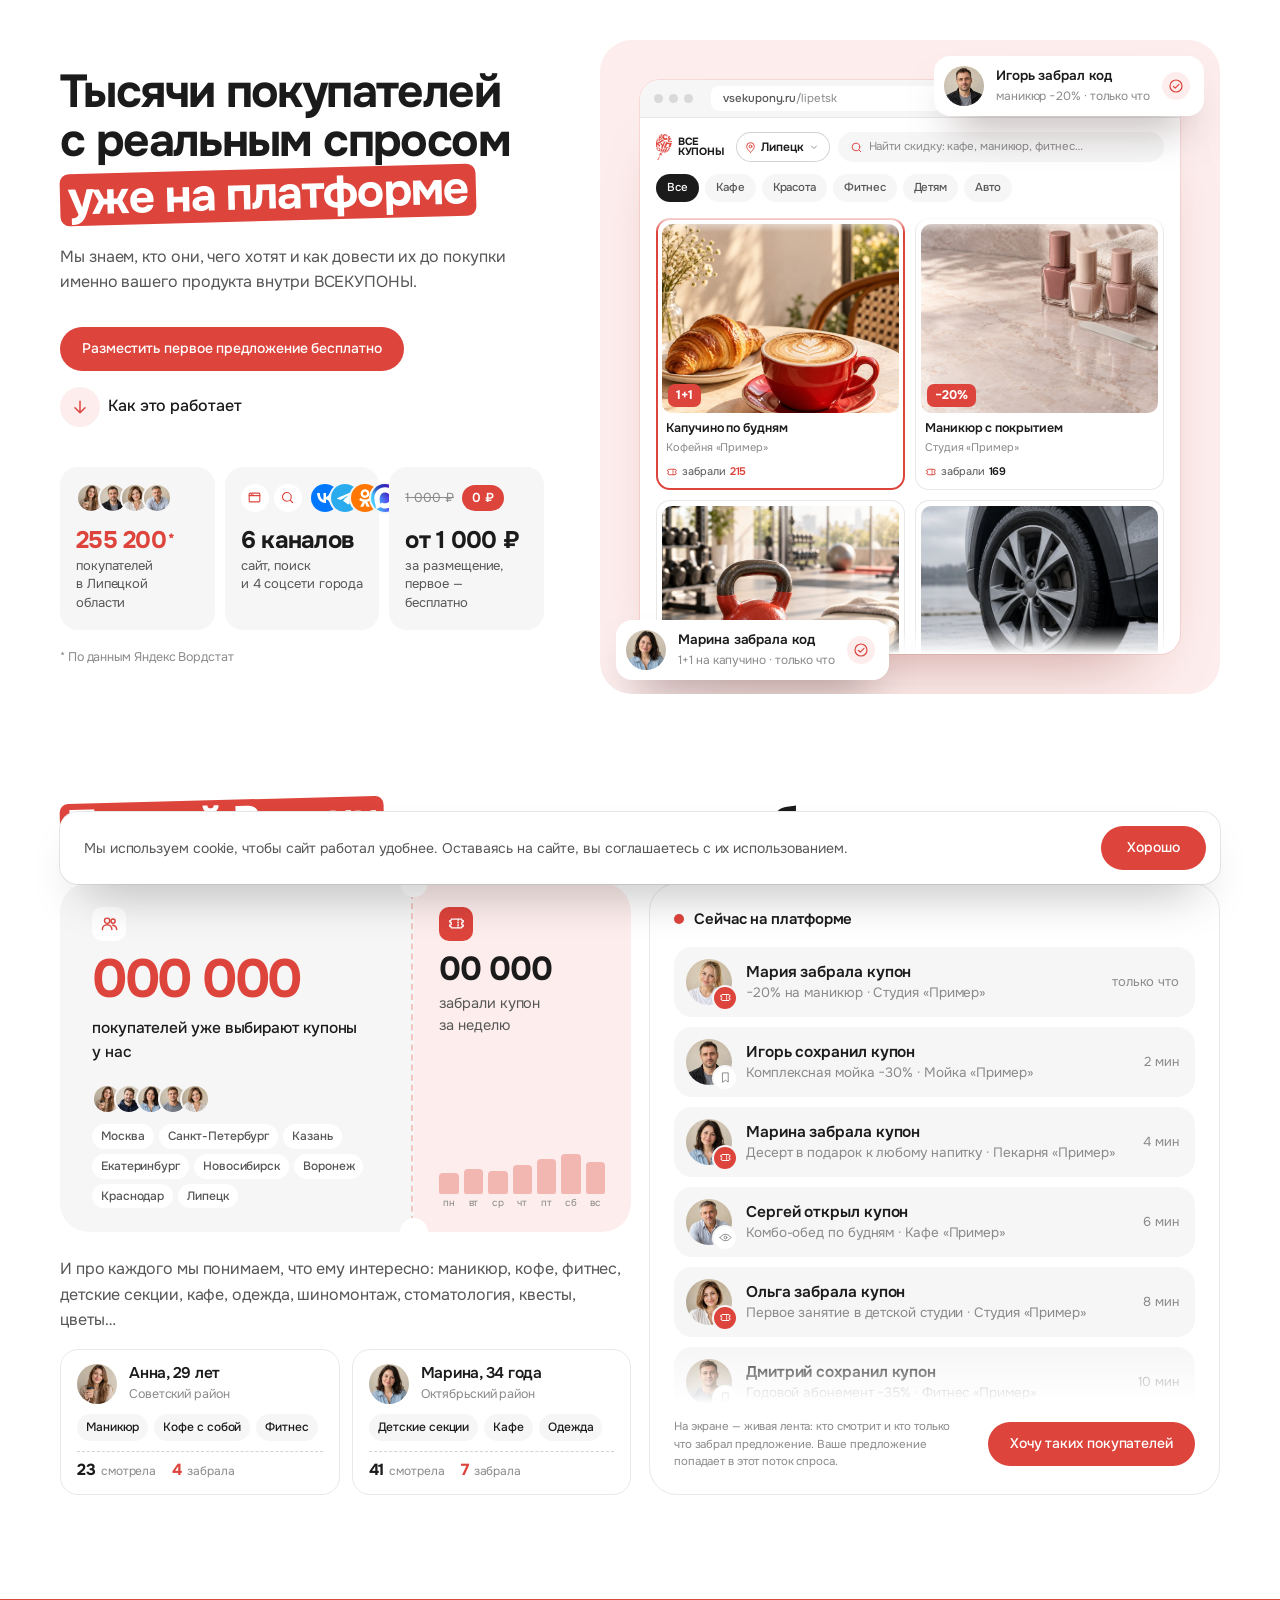
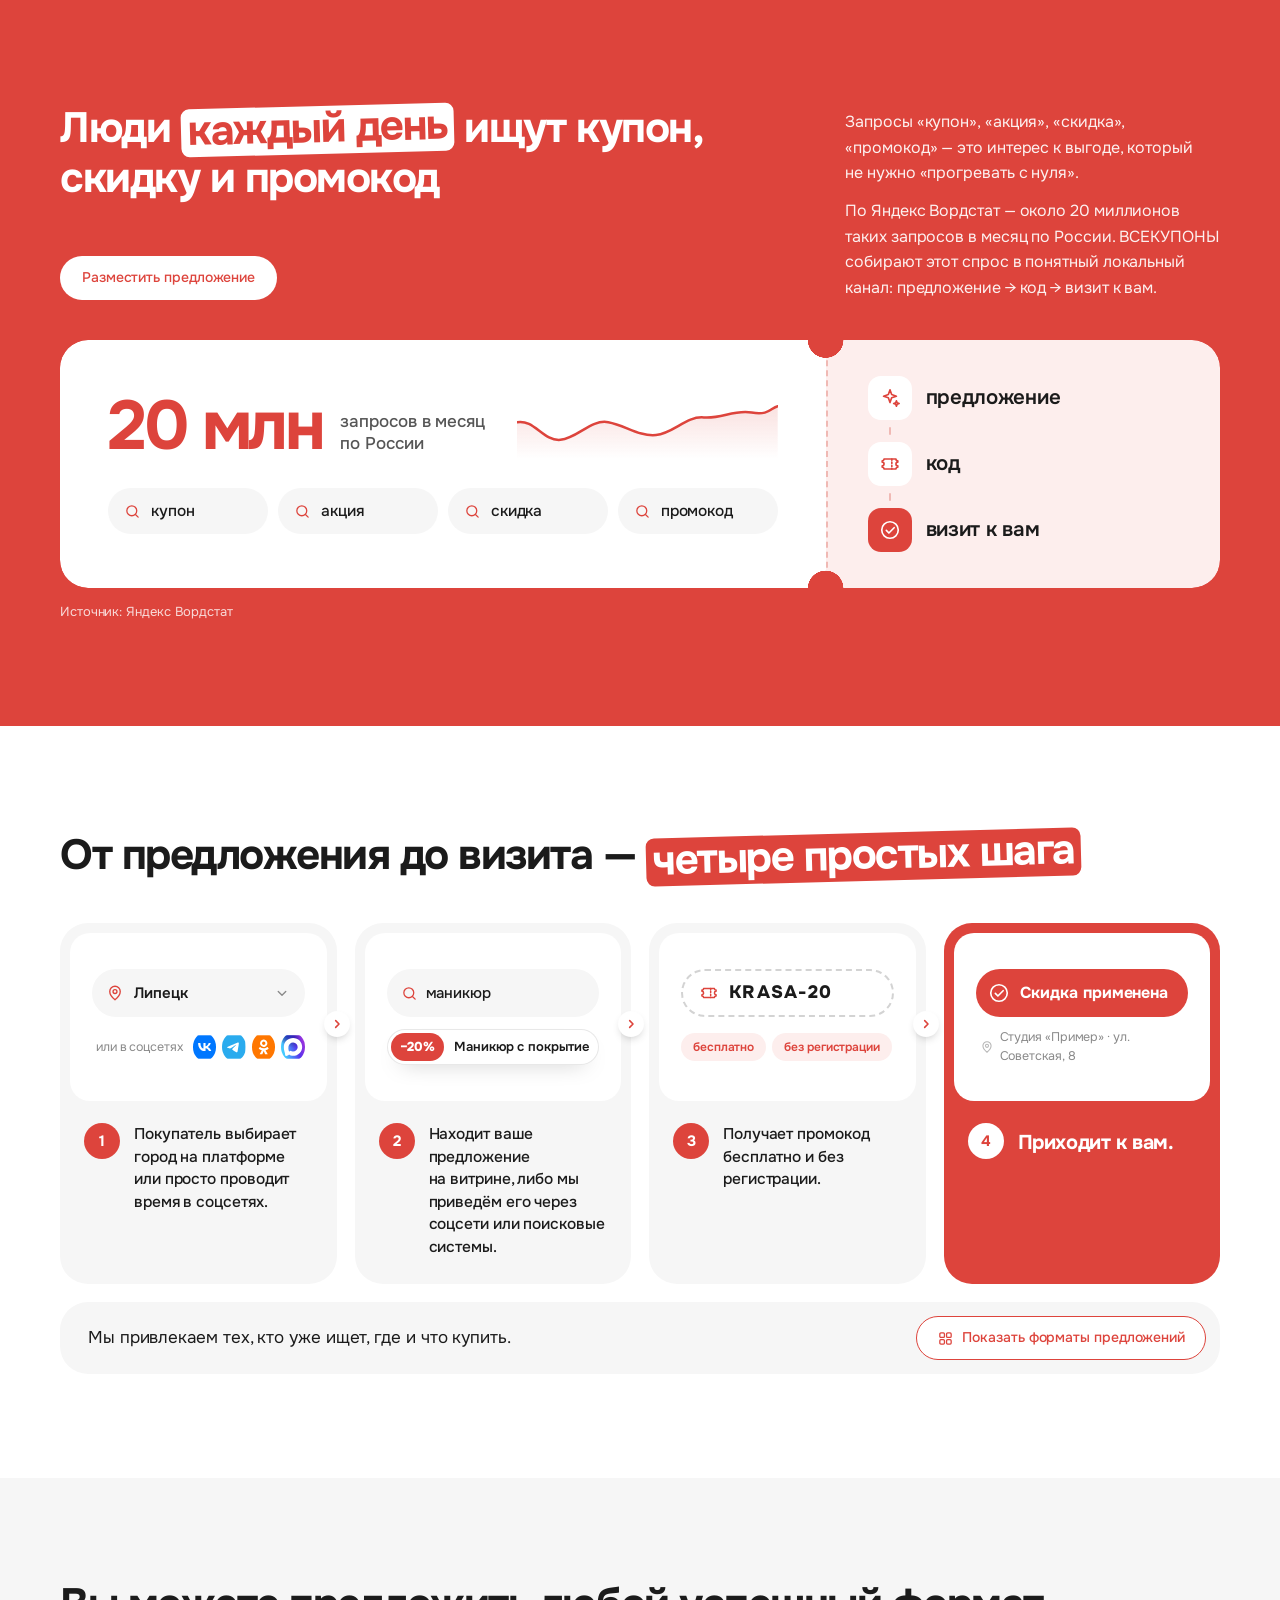
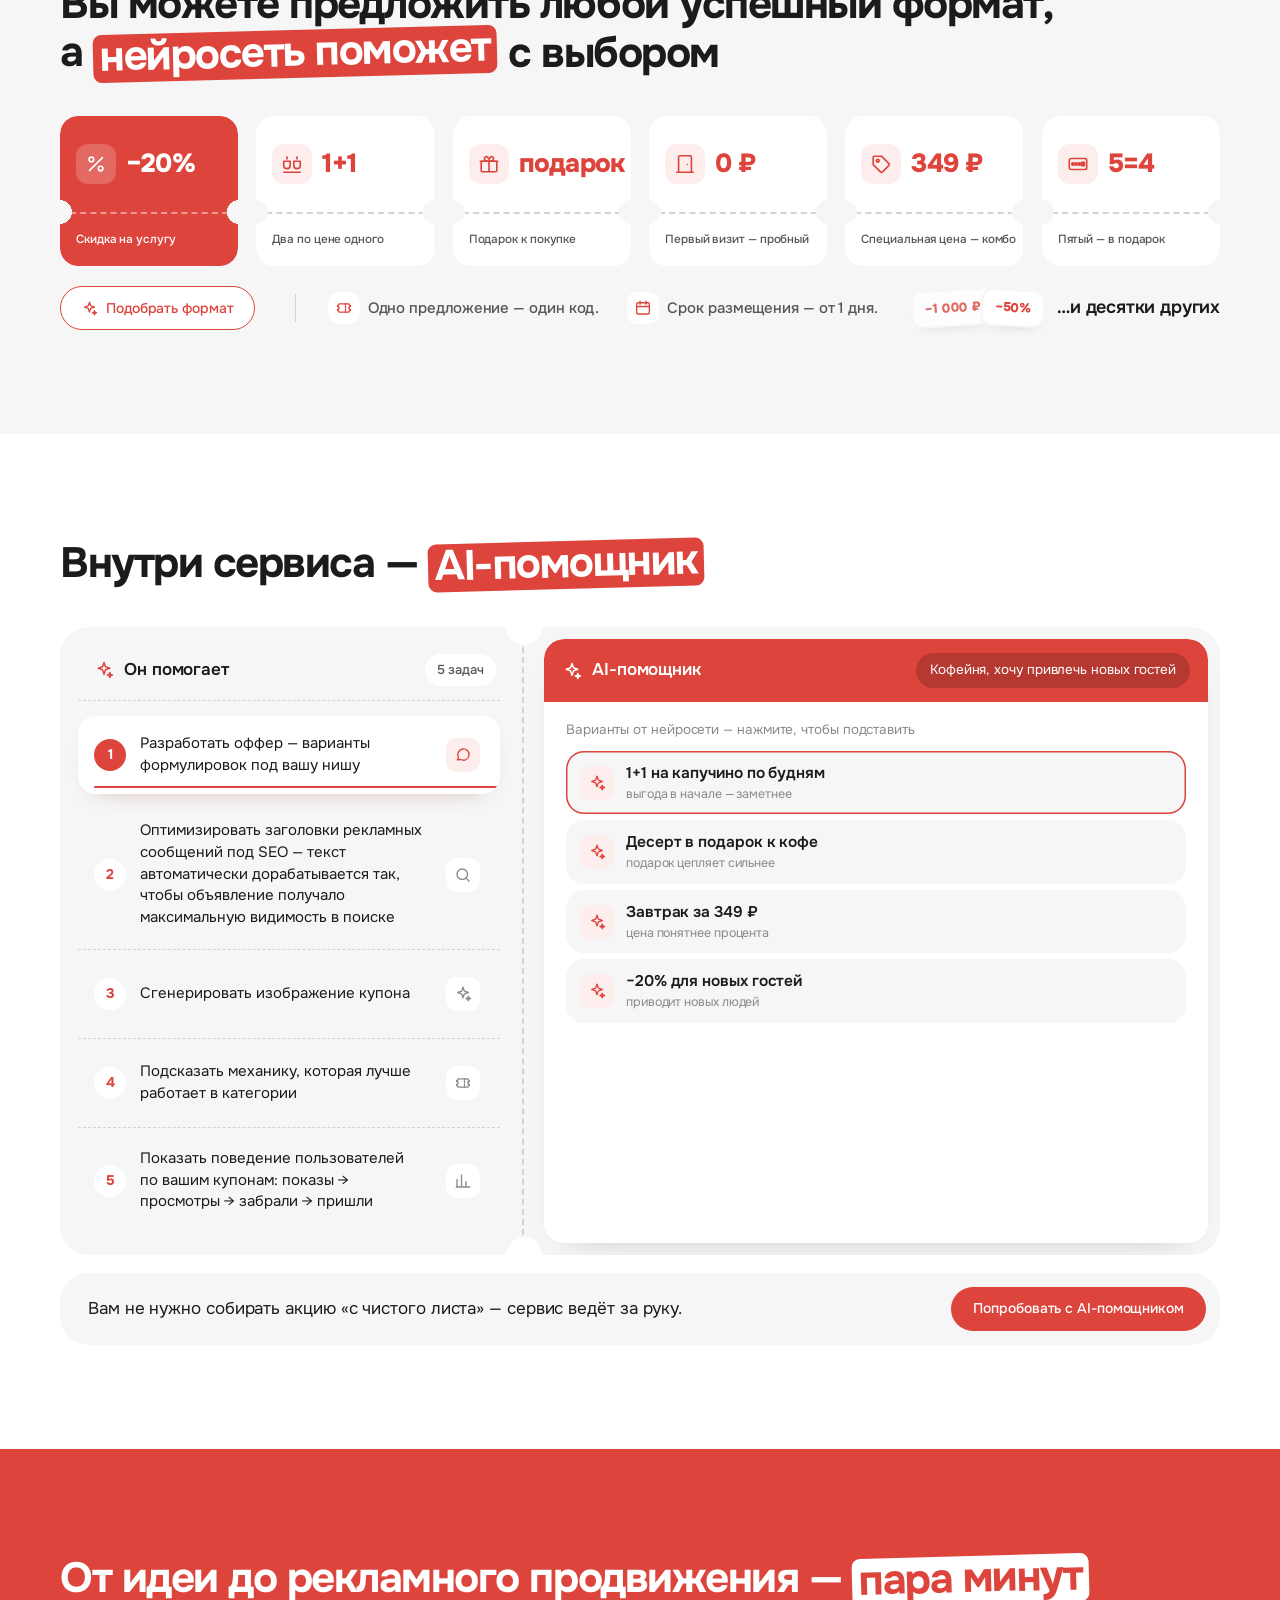
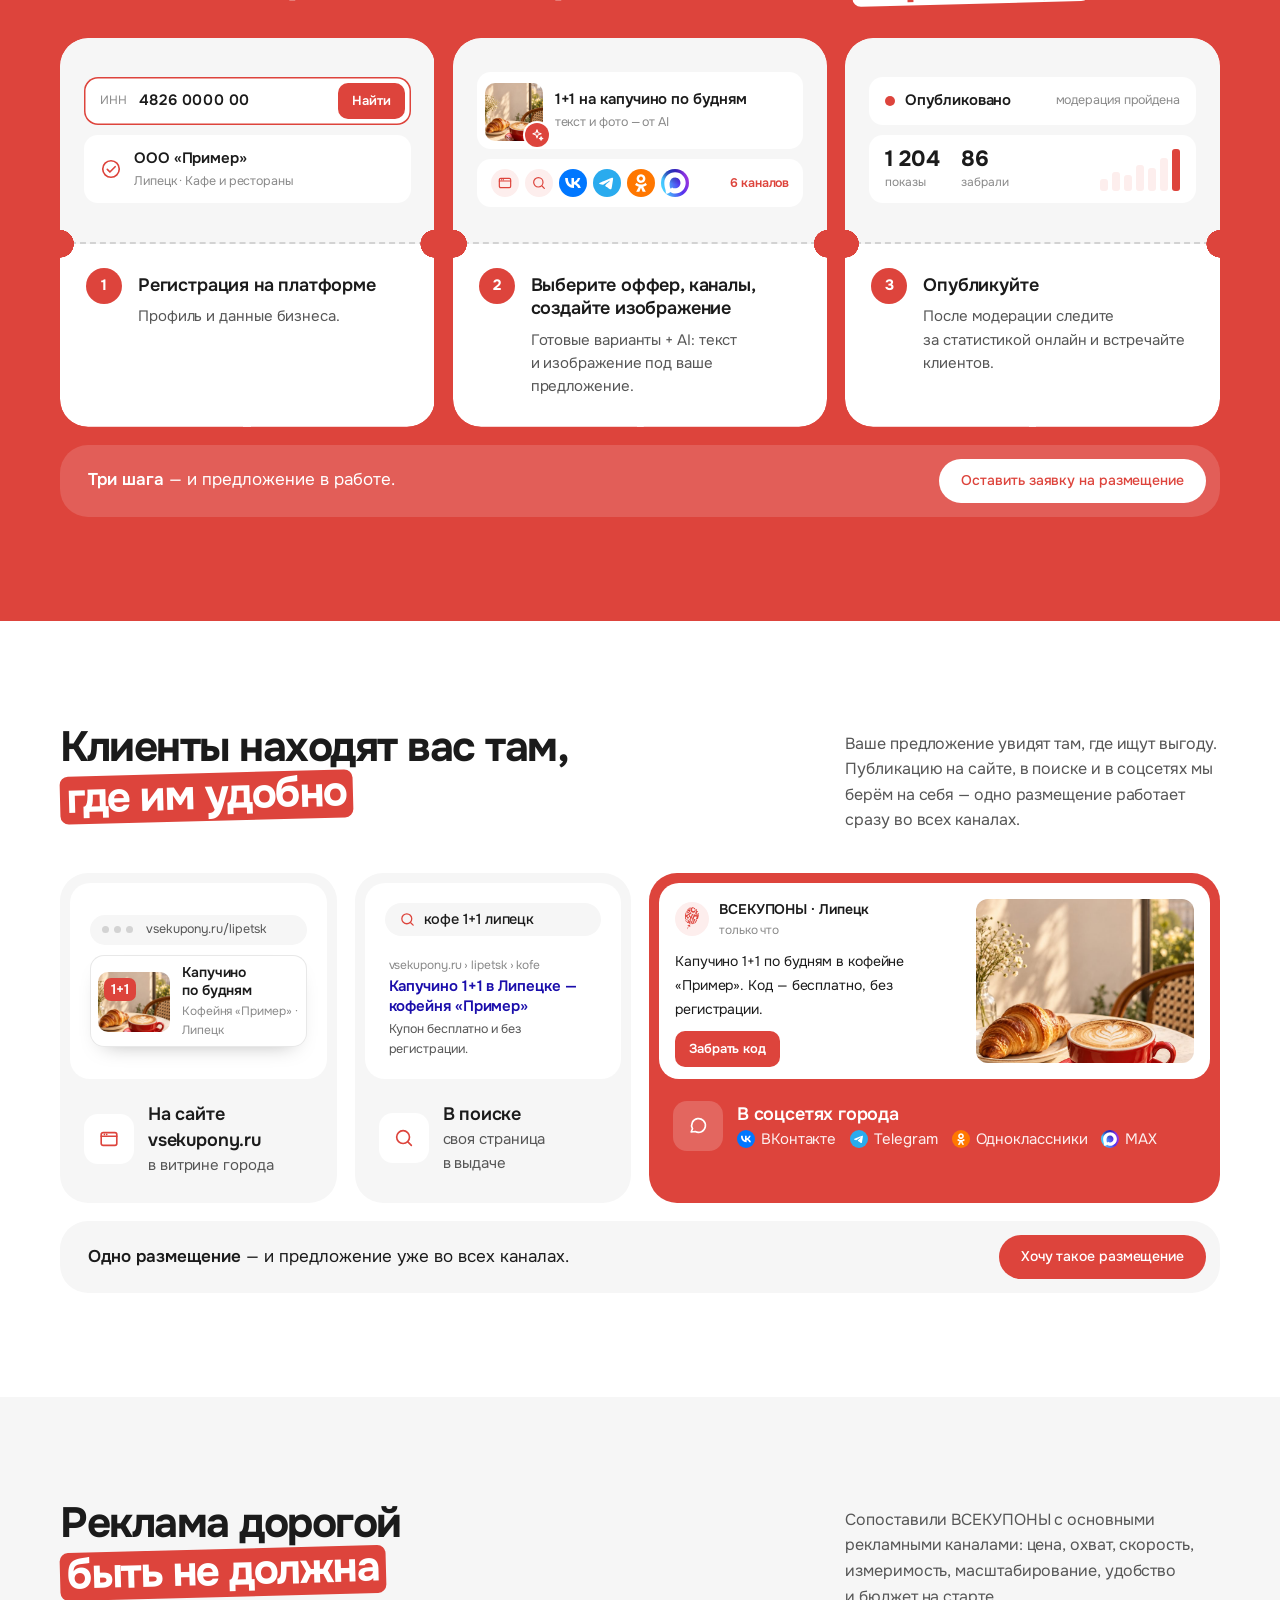
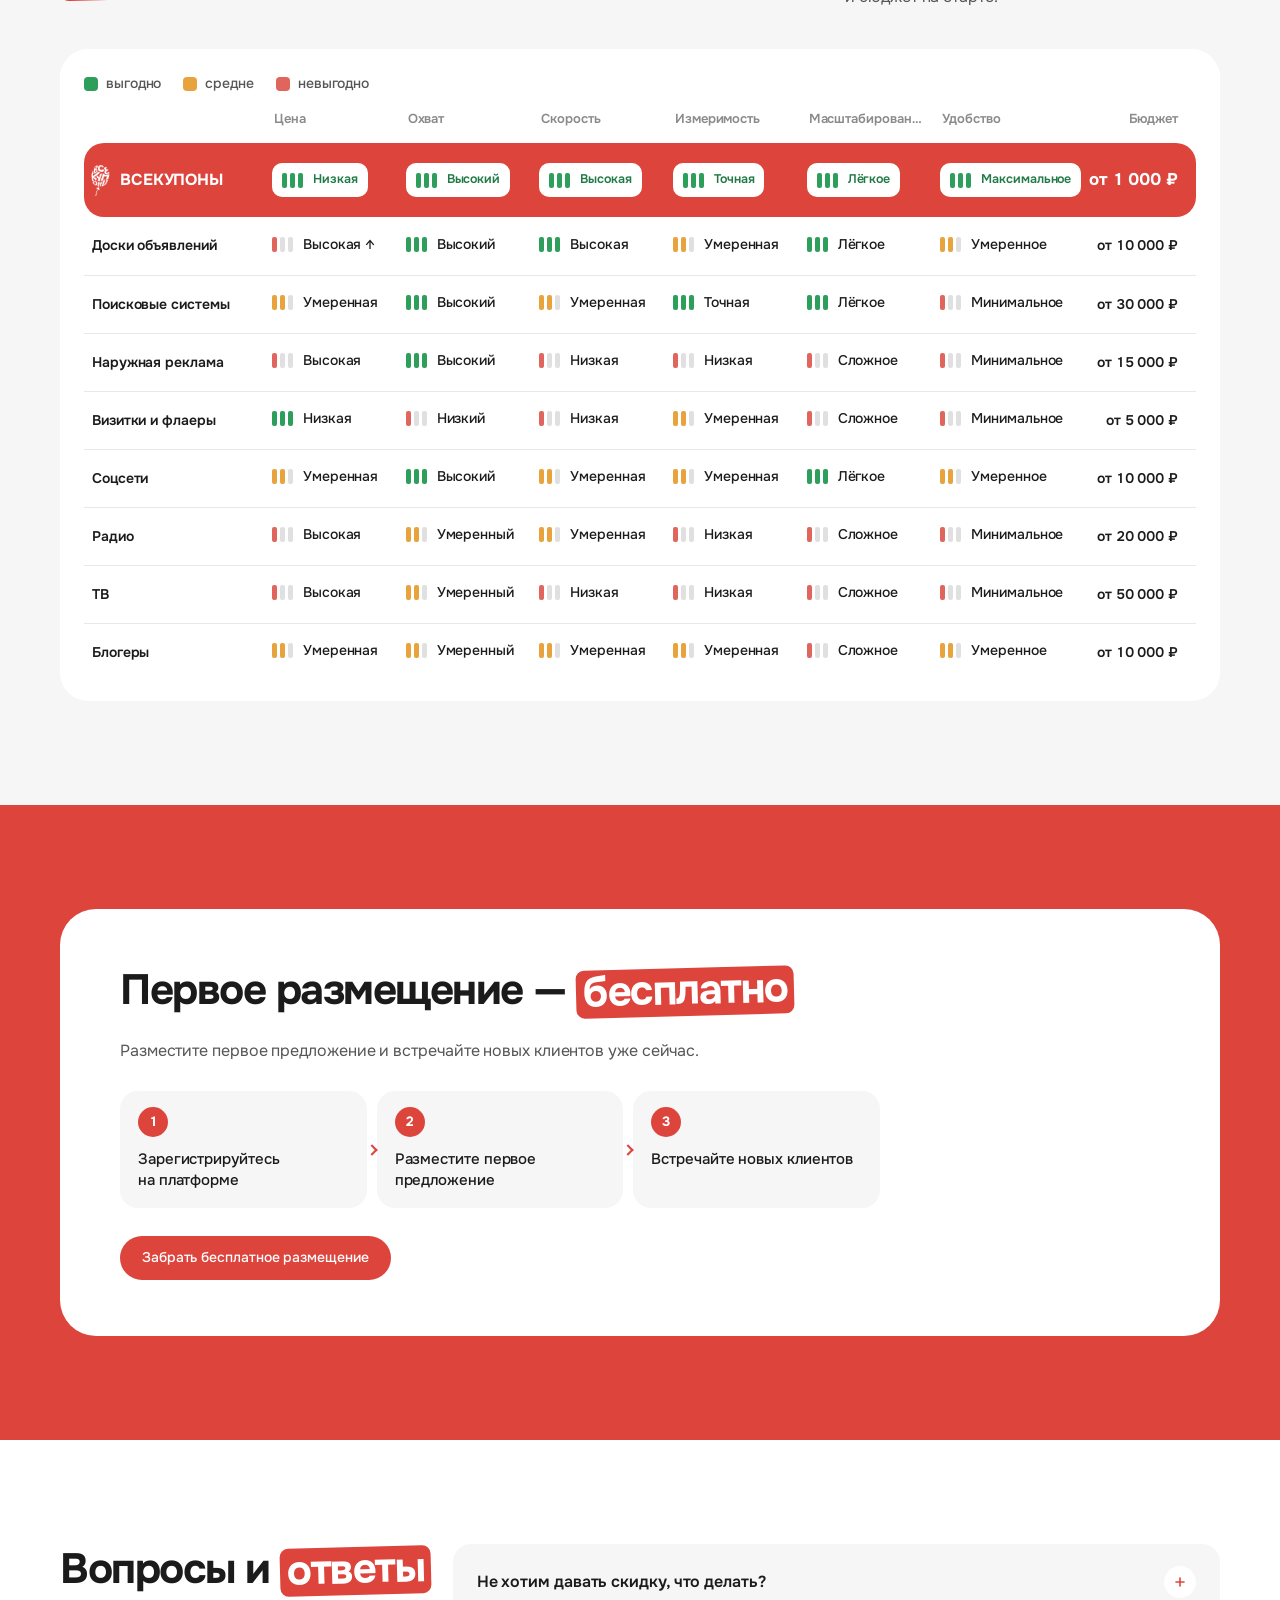
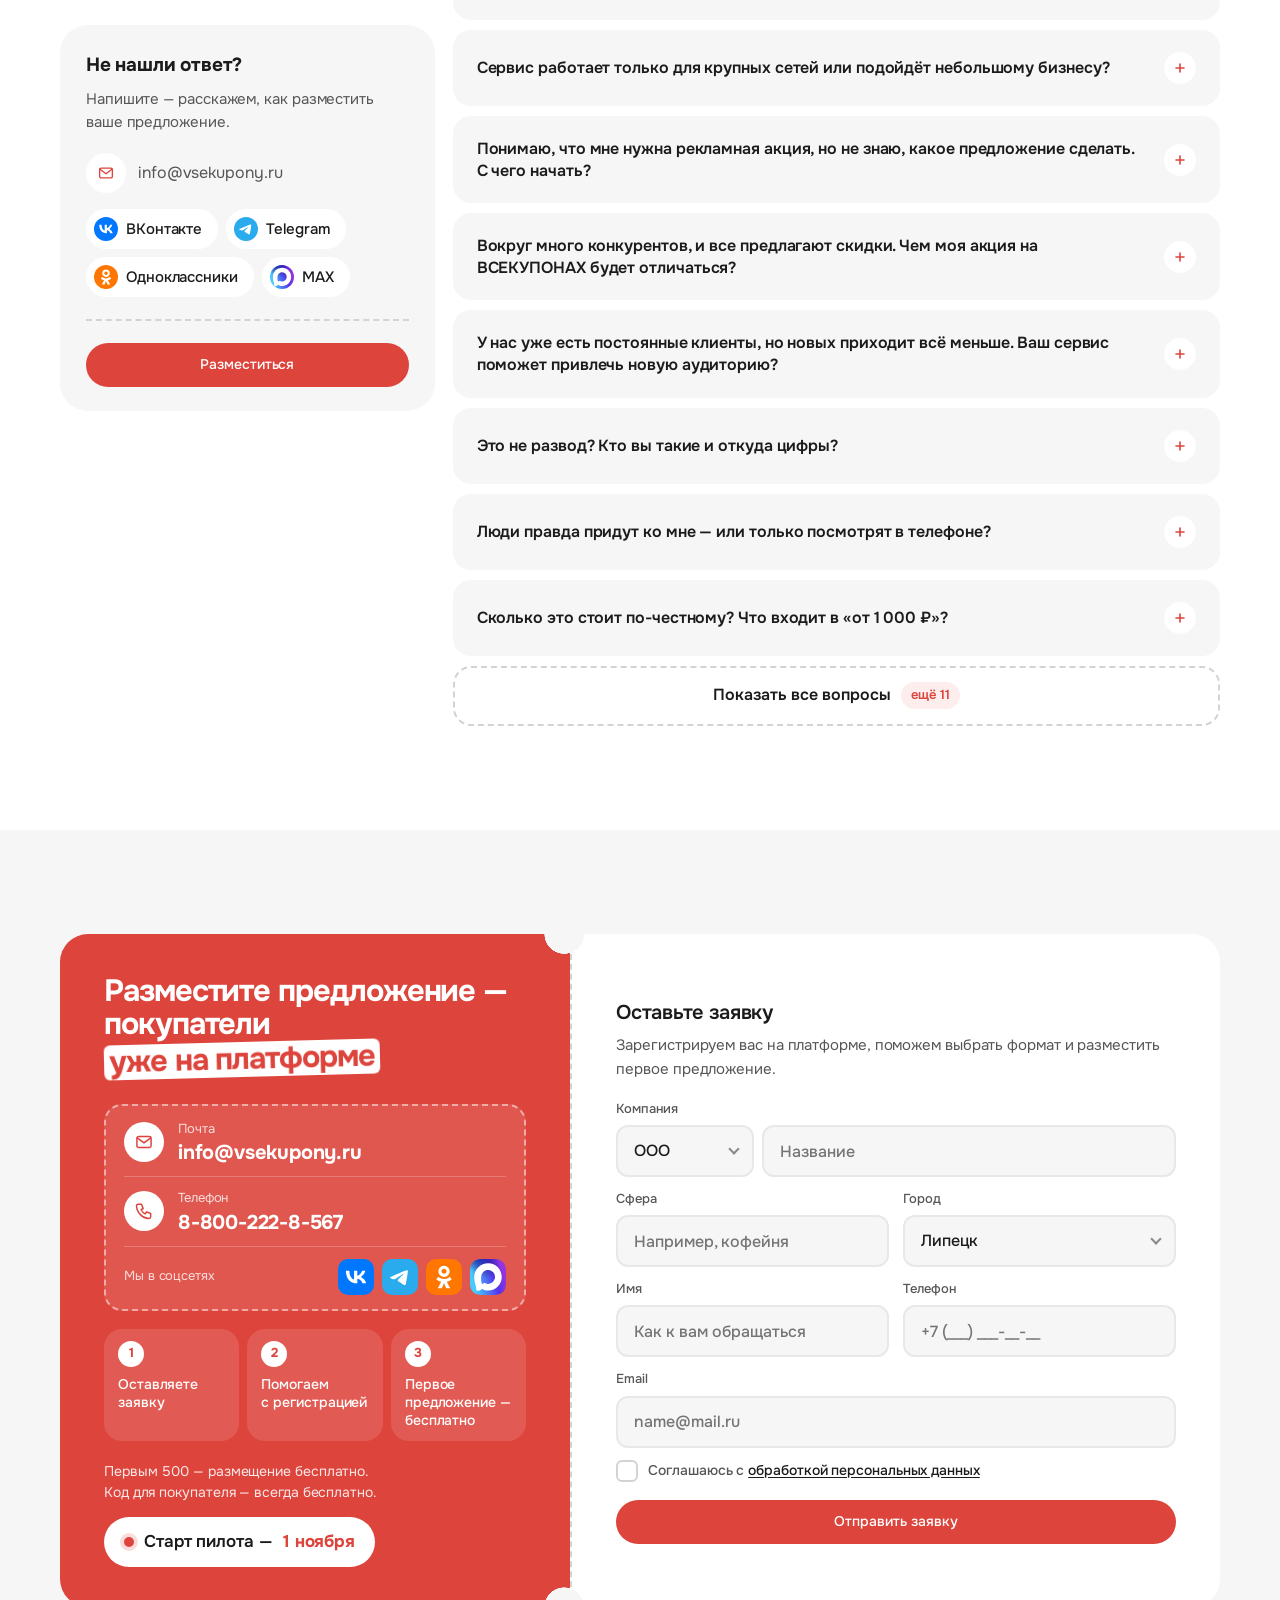
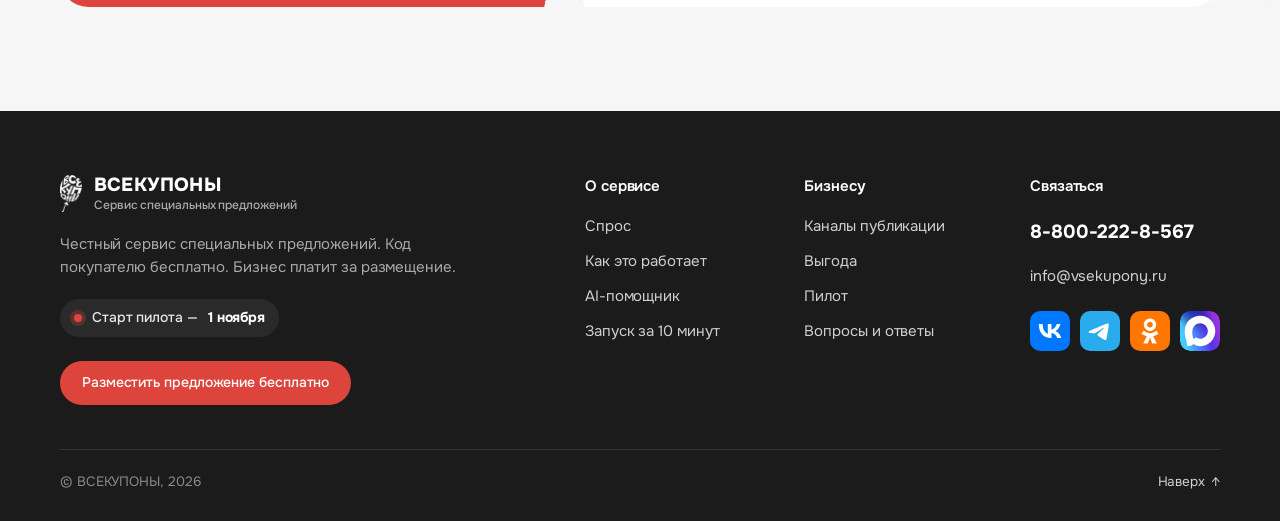
==== commit 07518799: "Лендинг для бизнеса: правки 28.10 — без шапки, команды, карты и «500», по всей России, кнопки на рег" ====
--- a/index.html
+++ b/index.html
@@ -22,65 +22,6 @@
      фото в ленте, иконки и счётчики — business-design.js.
      =================================================================== -->
 
-<!-- Шапка -->
-<header class="hd">
-  <div class="wrap hd__in">
-    <a class="logo" href="#top" aria-label="ВСЕКУПОНЫ — сервис специальных предложений">
-      <img class="logo__mark" src="assets/brand/logo-red.png" alt="" width="26" height="44">
-      <span class="logo__word">Все<br>купоны</span>
-    </a>
-    <span class="logo__tag">Сервис специальных<br>предложений</span>
-
-    <nav class="hd__nav" aria-label="Разделы">
-      <a href="#demand">Спрос</a>
-      <a href="#how">Как это работает</a>
-      <a href="#ai">AI-помощник</a>
-      <a href="#launch">Запуск за 10 минут</a>
-      <a href="#channels">Каналы публикации</a>
-      <a href="#benefit">Выгода</a>
-      <a href="#pilot">Пилот</a>
-      <a href="#faq">Вопросы и&nbsp;ответы</a>
-    </nav>
-
-    <div class="hd__contacts">
-      <a class="hd__phone" href="tel:88002228567">8-800-222-8-567</a>
-      <a class="hd__mail" href="mailto:info@vsekupony.ru">info@vsekupony.ru</a>
-    </div>
-    <span class="hd__soc">
-      <a href="https://vk.ru/vsekupony_biz" target="_blank" rel="noopener" title="ВКонтакте" aria-label="ВКонтакте" data-soc="vk"></a>
-      <a href="https://t.me/vsekupony_bizz" target="_blank" rel="noopener" title="Telegram" aria-label="Telegram" data-soc="tg"></a>
-      <a href="https://ok.ru/group/70000060912009" target="_blank" rel="noopener" title="Одноклассники" aria-label="Одноклассники" data-soc="ok"></a>
-      <a href="https://max.ru/join/2eN5_3E8tOdDaSFXM5LEZzfrvuWgDR_QiqPF8-xUmv8" target="_blank" rel="noopener" title="MAX" aria-label="MAX" data-soc="max"></a>
-    </span>
-    <a class="btn btn--soft hd__pilot" href="#pilot">На пилот</a>
-    <a class="btn btn--red hd__cta" href="#final">Разместить предложение бесплатно</a>
-    <span class="hd__msoc"><a href="https://t.me/vsekupony_bizz" target="_blank" rel="noopener" aria-label="Telegram" data-soc="tg"></a><a href="https://max.ru/join/2eN5_3E8tOdDaSFXM5LEZzfrvuWgDR_QiqPF8-xUmv8" target="_blank" rel="noopener" aria-label="MAX" data-soc="max"></a></span>
-    <button class="hd__burger" type="button" aria-label="Меню" aria-expanded="false" aria-controls="mnav" data-burger><i></i><i></i><i></i></button>
-  </div>
-
-  <!-- Мобильное меню: разделы, контакты и кнопки -->
-  <div class="mnav" id="mnav" hidden data-mnav>
-    <nav class="mnav__links" aria-label="Разделы (мобильное меню)">
-      <a href="#demand">Спрос</a>
-      <a href="#how">Как это работает</a>
-      <a href="#ai">AI-помощник</a>
-      <a href="#launch">Запуск за 10 минут</a>
-      <a href="#channels">Каналы публикации</a>
-      <a href="#benefit">Выгода</a>
-      <a href="#pilot">Пилот</a>
-      <a href="#faq">Вопросы и&nbsp;ответы</a>
-    </nav>
-    <div class="mnav__ct">
-      <a class="mnav__phone" href="tel:88002228567">8-800-222-8-567</a>
-      <a class="mnav__mail" href="mailto:info@vsekupony.ru">info@vsekupony.ru</a>
-      <span class="mnav__soc"><a href="https://vk.ru/vsekupony_biz" target="_blank" rel="noopener" aria-label="ВКонтакте" data-soc="vk"></a><a href="https://t.me/vsekupony_bizz" target="_blank" rel="noopener" aria-label="Telegram" data-soc="tg"></a><a href="https://ok.ru/group/70000060912009" target="_blank" rel="noopener" aria-label="Одноклассники" data-soc="ok"></a><a href="https://max.ru/join/2eN5_3E8tOdDaSFXM5LEZzfrvuWgDR_QiqPF8-xUmv8" target="_blank" rel="noopener" aria-label="MAX" data-soc="max"></a></span>
-    </div>
-    <div class="mnav__btns">
-      <a class="btn btn--soft" href="#pilot">На пилот</a>
-      <a class="btn btn--red" href="#final">Разместить предложение бесплатно</a>
-    </div>
-  </div>
-</header>
 
 <main id="top">
 
@@ -91,7 +32,7 @@
         <h1>Тысячи покупателей с&nbsp;реальным спросом <span class="tag">уже на&nbsp;платформе</span></h1>
         <p class="lead">Мы знаем, кто они, чего хотят и как довести их до покупки именно вашего продукта внутри ВСЕКУПОНЫ.</p>
         <div class="hero__cta">
-          <a class="btn btn--red btn--lg" href="#final">Разместить первое предложение бесплатно</a>
+          <a class="btn btn--red btn--lg" href="https://vsekupony.ru/auth/?mode=register">Разместить первое предложение бесплатно</a>
           <a class="hero__link" href="#how"><i data-ic="down"></i>Как это работает</a>
         </div>
         <ul class="hero__nums">
@@ -196,7 +137,7 @@
   <section class="sec" id="demand">
     <div class="wrap">
       <div class="head">
-        <h2>В&nbsp;<span class="tag">Липецкой области</span> покупатели уже выбирают купоны</h2>
+        <h2><span class="tag">По&nbsp;всей России</span> покупатели уже выбирают купоны</h2>
       </div>
 
       <div class="live">
@@ -204,16 +145,18 @@
           <div class="dstat">
             <div class="dstat__main">
               <i class="dstat__ic dstat__ic--soft" data-ic="users"></i>
-              <b><span data-demand="month">9 800</span></b>
-              <span>покупателей в&nbsp;Липецкой области уже выбирают купоны у&nbsp;нас</span>
+              <!-- TODO: цифра по России — ждём от заказчика -->
+              <b><span>000&nbsp;000</span></b>
+              <span>покупателей уже выбирают купоны у&nbsp;нас</span>
               <div class="dstat__who" aria-hidden="true">
                 <span class="faces" data-faces="anna,oleg,marina,dmitry,olga"></span>
-                <span class="dstat__cities"><i>Липецк</i><i>Елец</i><i>Грязи</i><i>Данков</i><i>Лебедянь</i><i>Усмань</i><i>Задонск</i><i>Чаплыгин</i></span>
+                <span class="dstat__cities"><i>Москва</i><i>Санкт-Петербург</i><i>Казань</i><i>Екатеринбург</i><i>Новосибирск</i><i>Воронеж</i><i>Краснодар</i><i>Липецк</i></span>
               </div>
             </div>
             <div class="dstat__sub">
               <i class="dstat__ic" data-ic="ticket"></i>
-              <b><span data-demand="week">2 300</span></b>
+              <!-- TODO: цифра по России — ждём от заказчика -->
+              <b><span>00&nbsp;000</span></b>
               <span>забрали купон за&nbsp;неделю</span>
               <!-- Иллюстрация: заборы по дням недели -->
               <div class="dstat__week" aria-hidden="true">
@@ -226,13 +169,13 @@
           <div class="pers pers--deck">
             <div class="pr">
               <span class="ava" data-img="social-kit/photos/people/anna.jpg"></span>
-              <div class="pr__t"><b>Анна, 29&nbsp;лет</b><span>Липецк · Советский район</span></div>
+              <div class="pr__t"><b>Анна, 29&nbsp;лет</b><span>Советский район</span></div>
               <div class="pr__n"><div><b>23</b><span>смотрела</span></div><div class="is-red"><b>4</b><span>забрала</span></div></div>
               <div class="pr__c"><i>Маникюр</i><i>Кофе с&nbsp;собой</i><i>Фитнес</i></div>
             </div>
             <div class="pr">
               <span class="ava" data-img="social-kit/photos/people/marina.jpg"></span>
-              <div class="pr__t"><b>Марина, 34&nbsp;года</b><span>Липецк · Октябрьский район</span></div>
+              <div class="pr__t"><b>Марина, 34&nbsp;года</b><span>Октябрьский район</span></div>
               <div class="pr__n"><div><b>41</b><span>смотрела</span></div><div class="is-red"><b>7</b><span>забрала</span></div></div>
               <div class="pr__c"><i>Детские секции</i><i>Кафе</i><i>Одежда</i></div>
             </div>
@@ -244,7 +187,7 @@
           <ul class="feed__list" id="feedD"></ul>
           <div class="feed__bottom">
             <p class="feed__foot">На&nbsp;экране — живая лента: кто смотрит и&nbsp;кто только что забрал<br class="br-dt"> предложение. Ваше предложение попадает в&nbsp;этот поток спроса.</p>
-            <a class="btn btn--red" href="#final">Хочу таких покупателей</a>
+            <a class="btn btn--red" href="https://vsekupony.ru/auth/?mode=register">Хочу таких покупателей</a>
           </div>
         </div>
       </div>
@@ -363,7 +306,7 @@
           <a class="btn btn--soft btn--ai" href="#ai"><i data-ic="spark"></i>Подобрать формат</a>
           <span class="facts__sep" aria-hidden="true"></span>
           <span><i data-ic="ticket"></i>Одно предложение — один код.</span>
-          <span><i data-ic="cal"></i>Срок размещения — 1&nbsp;месяц.</span>
+          <span><i data-ic="cal"></i>Срок размещения — от&nbsp;1&nbsp;дня.</span>
         </div>
         <div class="fmts__more">
           <span class="more__stack" aria-hidden="true"><i>2 = 1</i><i>3 = 2</i><i>−1&nbsp;000&nbsp;₽</i><i>−50%</i></span>
@@ -454,7 +397,7 @@
 
       <div class="aix__foot">
         <p class="text">Вам не&nbsp;нужно собирать акцию «с&nbsp;чистого листа»&nbsp;— сервис ведёт за&nbsp;руку.</p>
-        <a class="btn btn--red" href="#final">Попробовать с&nbsp;AI-помощником</a>
+        <a class="btn btn--red" href="https://vsekupony.ru/auth/?mode=register">Попробовать с&nbsp;AI-помощником</a>
       </div>
     </div>
   </section>
@@ -463,7 +406,7 @@
   <section class="sec sec--red" id="launch">
     <div class="wrap">
       <div class="head">
-        <h2>От идеи до рекламного продвижения&nbsp;— <span class="tag tag--w">до&nbsp;10&nbsp;минут</span></h2>
+        <h2>От идеи до рекламного продвижения&nbsp;— <span class="tag tag--w">пара минут</span></h2>
       </div>
 
       <!-- Три шага — купоны: сверху мини-интерфейс шага (как в «Четырёх шагах»
@@ -501,7 +444,7 @@
 
       <div class="launch__foot">
         <p class="text"><b>Три шага</b>&nbsp;— и&nbsp;предложение в&nbsp;работе.</p>
-        <a class="btn btn--white" href="#final">Оставить заявку на&nbsp;размещение</a>
+        <a class="btn btn--white" href="https://vsekupony.ru/auth/?mode=register">Оставить заявку на&nbsp;размещение</a>
       </div>
     </div>
   </section>
@@ -555,7 +498,7 @@
 
       <div class="launch__foot ch__foot">
         <p class="text"><b>Одно размещение</b>&nbsp;— и&nbsp;предложение уже во&nbsp;всех каналах.</p>
-        <a class="btn btn--red" href="#final">Хочу такое размещение</a>
+        <a class="btn btn--red" href="https://vsekupony.ru/auth/?mode=register">Хочу такое размещение</a>
       </div>
     </div>
   </section>
@@ -580,95 +523,22 @@
         </div>
       </div>
 
-      <div class="launch__foot cmp__foot">
-        <p class="text">На&nbsp;старте&nbsp;— <b>от&nbsp;1&nbsp;000&nbsp;₽</b>.<br class="br-d"> Вы платите за&nbsp;размещение, покупатель забирает код бесплатно.</p>
-        <div class="cmp__btns">
-          <a class="btn btn--soft" href="#pilot">Сначала — бесплатный пилот</a>
-        </div>
-      </div>
-    </div>
-  </section>
-
-  <!-- Команда -->
-  <section class="sec">
-    <div class="wrap">
-      <div class="hrow">
-        <div class="head">
-          <h2>Сервис разработан <span class="tag">предпринимателями</span></h2>
-        </div>
-        <div class="hrow__txt">
-          <p class="text">Мы сами из&nbsp;бизнеса и&nbsp;знаем, как трудно и&nbsp;дорого подобрать рабочий рекламный канал — и&nbsp;удержать результат. <b>Особенно сейчас.</b></p>
-          <p class="text">Поэтому ВСЕКУПОНЫ собраны просто: понятное предложение, понятные каналы, понятная статистика.</p>
-        </div>
-      </div>
-
-      <div class="team">
-        <figure class="mate"><div class="mate__ph" style="background-image:url('social-kit/photos/team/moskvichev.png')"></div><figcaption><b>Антон Москвичев</b><span>Внедряю CRM-систему для&nbsp;управления бизнесом</span></figcaption></figure>
-        <figure class="mate"><div class="mate__ph" style="background-image:url('social-kit/photos/team/yankovoy.png')"></div><figcaption><b>Александр Янковой</b><span>Строю дома для&nbsp;семей с&nbsp;детьми</span></figcaption></figure>
-        <figure class="mate"><div class="mate__ph" style="background-image:url('social-kit/photos/team/krom.png')"></div><figcaption><b>Вильгельм Кромм</b><span>Создаю сервисы для&nbsp;жизни, менеджмента и&nbsp;продаж</span></figcaption></figure>
-        <figure class="mate"><div class="mate__ph" style="background-image:url('social-kit/photos/team/rezvyakov.png')"></div><figcaption><b>Дмитрий Резвяков</b><span>Создаю нестандартные продукты</span></figcaption></figure>
-      </div>
-    </div>
-  </section>
-
-  <!-- География — карта со слайда 8 дека v4 -->
-  <section class="sec sec--gray">
-    <div class="wrap">
-      <div class="hrow">
-        <div class="head">
-          <h2>Сейчас&nbsp;— Липецк.<br>Дальше&nbsp;— <span class="tag">вся Россия</span></h2>
-        </div>
-        <p class="text">Работаем в&nbsp;Липецке и&nbsp;Липецкой области. Готовим расширение сервиса и&nbsp;запуск предложений в&nbsp;новых городах и&nbsp;регионах по&nbsp;всей России.</p>
-      </div>
-
-      <div class="geo">
-        <div class="map" data-map>
-          <img class="map__img" src="social-kit/map-ru.svg" alt="Карта России: Липецкая область — работаем, следующие регионы — Нижний Новгород, Воронеж, Ростов-на-Дону, Краснодар, Рязань, Волгоград, Тула">
-          <div class="map__ins"><img src="social-kit/map-ru-inset.svg" alt=""><span>Россия: фрагмент в&nbsp;рамке</span></div>
-        </div>
-        <div class="next">
-          <div class="next__lg">
-            <div><i class="is-home"></i>Липецкая область — работаем</div>
-            <div><i class="is-next"></i>Следующие регионы</div>
-            <div><i></i>Остальная Россия</div>
-          </div>
-          <b class="next__k">Следующие направления</b>
-          <ol>
-            <li>Нижний Новгород</li><li>Воронеж</li><li>Ростов-на-Дону</li>
-            <li>Краснодар</li><li>Рязань</li><li>Волгоград</li><li>Тула</li>
-          </ol>
-        </div>
-      </div>
-
-      <div class="launch__foot">
-        <p class="text">Если ваш бизнес здесь&nbsp;— <b>самое время зайти в&nbsp;пилот первыми.</b></p>
-        <a class="btn btn--red" href="#final">Разместиться в&nbsp;Липецке</a>
-      </div>
     </div>
   </section>
 
   <!-- Пилот — большой купон -->
   <section class="sec sec--red" id="pilot">
     <div class="wrap">
-      <div class="pilot">
-        <div class="pilot__l">
-          <span class="pilot__k pilot__k--date">Старт пилота&nbsp;— 1&nbsp;ноября</span>
-          <div class="pilot__num"><b>500</b><span>первых рекламодателей</span></div>
-          <dl class="pilot__rows">
-            <div><dt>Первое размещение</dt><dd>0&nbsp;₽</dd></div>
-            <div><dt>Срок бесплатного размещения</dt><dd>1&nbsp;месяц</dd></div>
-          </dl>
-        </div>
+      <div class="pilot pilot--solo">
         <div class="pilot__r">
           <h2>Первое размещение&nbsp;— <span class="tag">бесплатно</span></h2>
-          <p class="pilot__start">Старт пилота&nbsp;— <b>1&nbsp;ноября</b></p>
-          <p class="text">500 первых зарегистрировавшихся рекламодателей размещают предложение бесплатно. Разместите первое предложение и&nbsp;встречайте новых клиентов уже сейчас.</p>
+          <p class="text">Разместите первое предложение и&nbsp;встречайте новых клиентов уже сейчас.</p>
           <ol class="pilot__steps">
             <li><em>1</em><span>Зарегистрируйтесь на&nbsp;платформе</span></li>
             <li><em>2</em><span>Разместите первое предложение</span></li>
             <li><em>3</em><span>Встречайте новых клиентов</span></li>
           </ol>
-          <a class="btn btn--red btn--lg" href="#final">Забрать бесплатное размещение</a>
+          <a class="btn btn--red btn--lg" href="https://vsekupony.ru/auth/?mode=register">Забрать бесплатное размещение</a>
         </div>
       </div>
     </div>
@@ -683,11 +553,11 @@
         </div>
         <div class="ask">
           <b>Не&nbsp;нашли ответ?</b>
-          <p>Позвоните или напишите&nbsp;— расскажем, как разместить ваше предложение.</p>
+          <p>Напишите&nbsp;— расскажем, как разместить ваше предложение.</p>
           <ul class="ask__ct">
-            <li><a href="tel:88002228567"><i data-ic="phone"></i><b>8-800-222-8-567</b></a></li>
             <li><a href="mailto:info@vsekupony.ru"><i data-ic="mail"></i><span>info@vsekupony.ru</span></a></li>
           </ul>
+          <!-- TODO: ссылки на сообщества бизнеса пришлёт Александра -->
           <div class="ask__msg">
             <a href="https://vk.ru/vsekupony_biz" target="_blank" rel="noopener"><i data-soc="vk"></i>ВКонтакте</a>
             <a href="https://t.me/vsekupony_bizz" target="_blank" rel="noopener"><i data-soc="tg"></i>Telegram</a>
@@ -695,7 +565,7 @@
             <a href="https://max.ru/join/2eN5_3E8tOdDaSFXM5LEZzfrvuWgDR_QiqPF8-xUmv8" target="_blank" rel="noopener"><i data-soc="max"></i>MAX</a>
           </div>
           <div class="ask__btns">
-            <a class="btn btn--red" href="#final">Разместиться</a>
+            <a class="btn btn--red" href="https://vsekupony.ru/auth/?mode=register">Разместиться</a>
           </div>
         </div>
       </div>
--- a/assets/business-design.css
+++ b/assets/business-design.css
@@ -2615,3 +2615,6 @@
 @media (max-width:1100px){.ft .ft__grid{grid-template-columns:1fr 1fr auto}}
 @media (max-width:720px){.ft .ft__grid{grid-template-columns:1fr 1fr}.ft .ft__ct{grid-column:1/-1}}
 .ft__ct .ft__soc a{padding:0 !important;border-radius:10px;overflow:hidden}
+
+/* Пилот без левой части купона (правки 28.10) */
+.pilot--solo{grid-template-columns:1fr;-webkit-mask:none;mask:none}
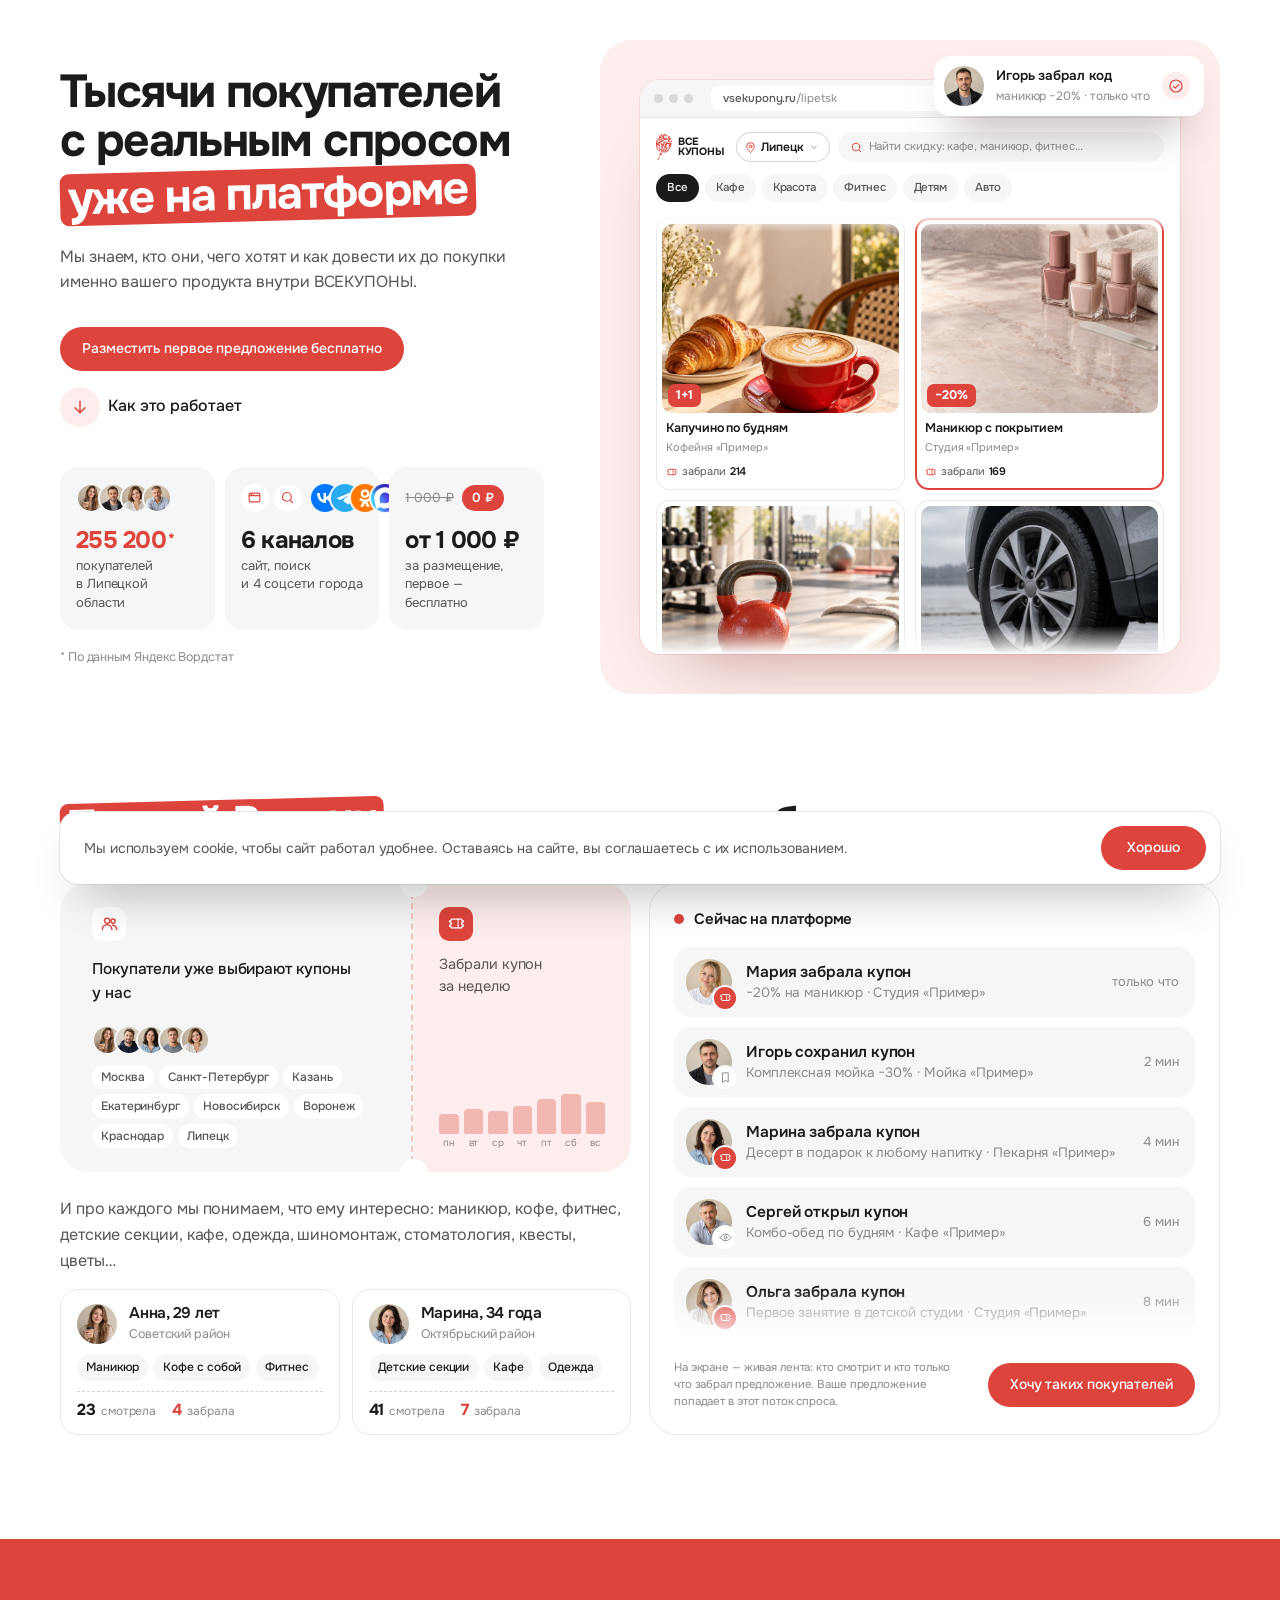
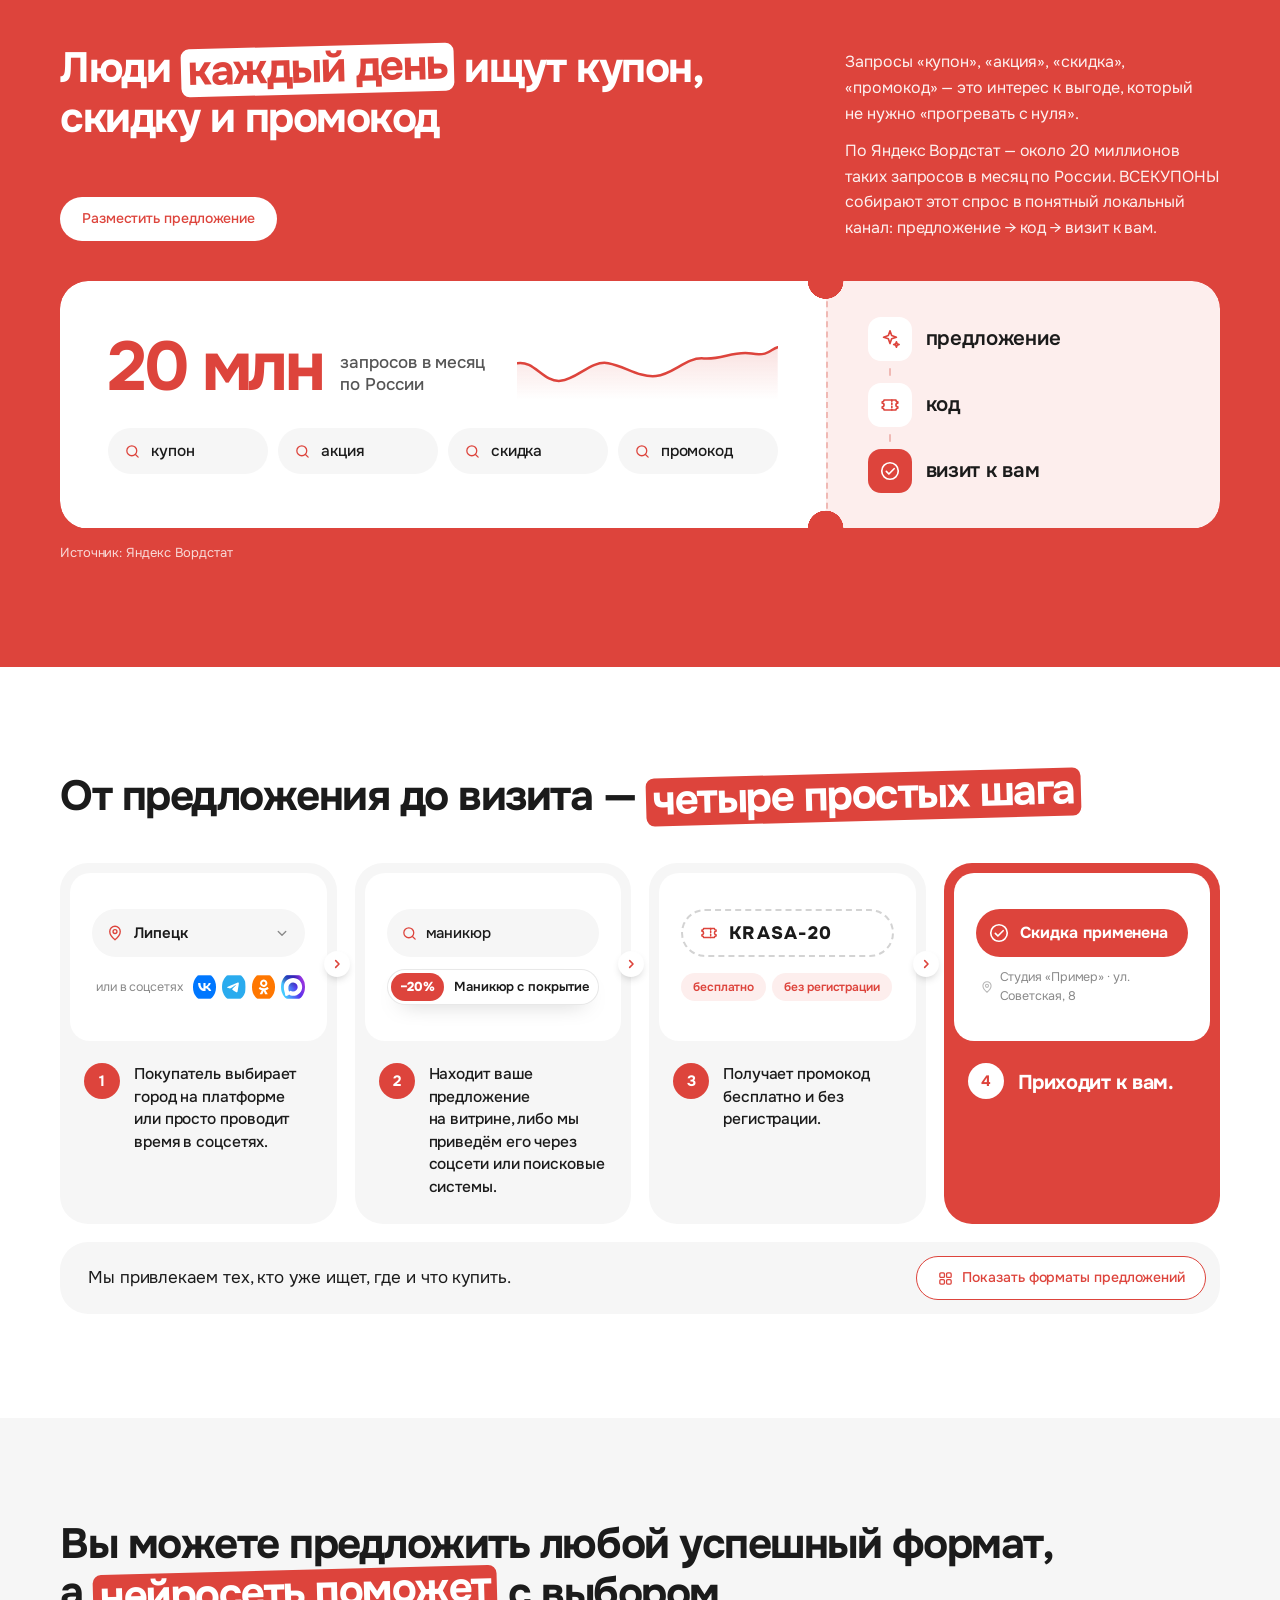
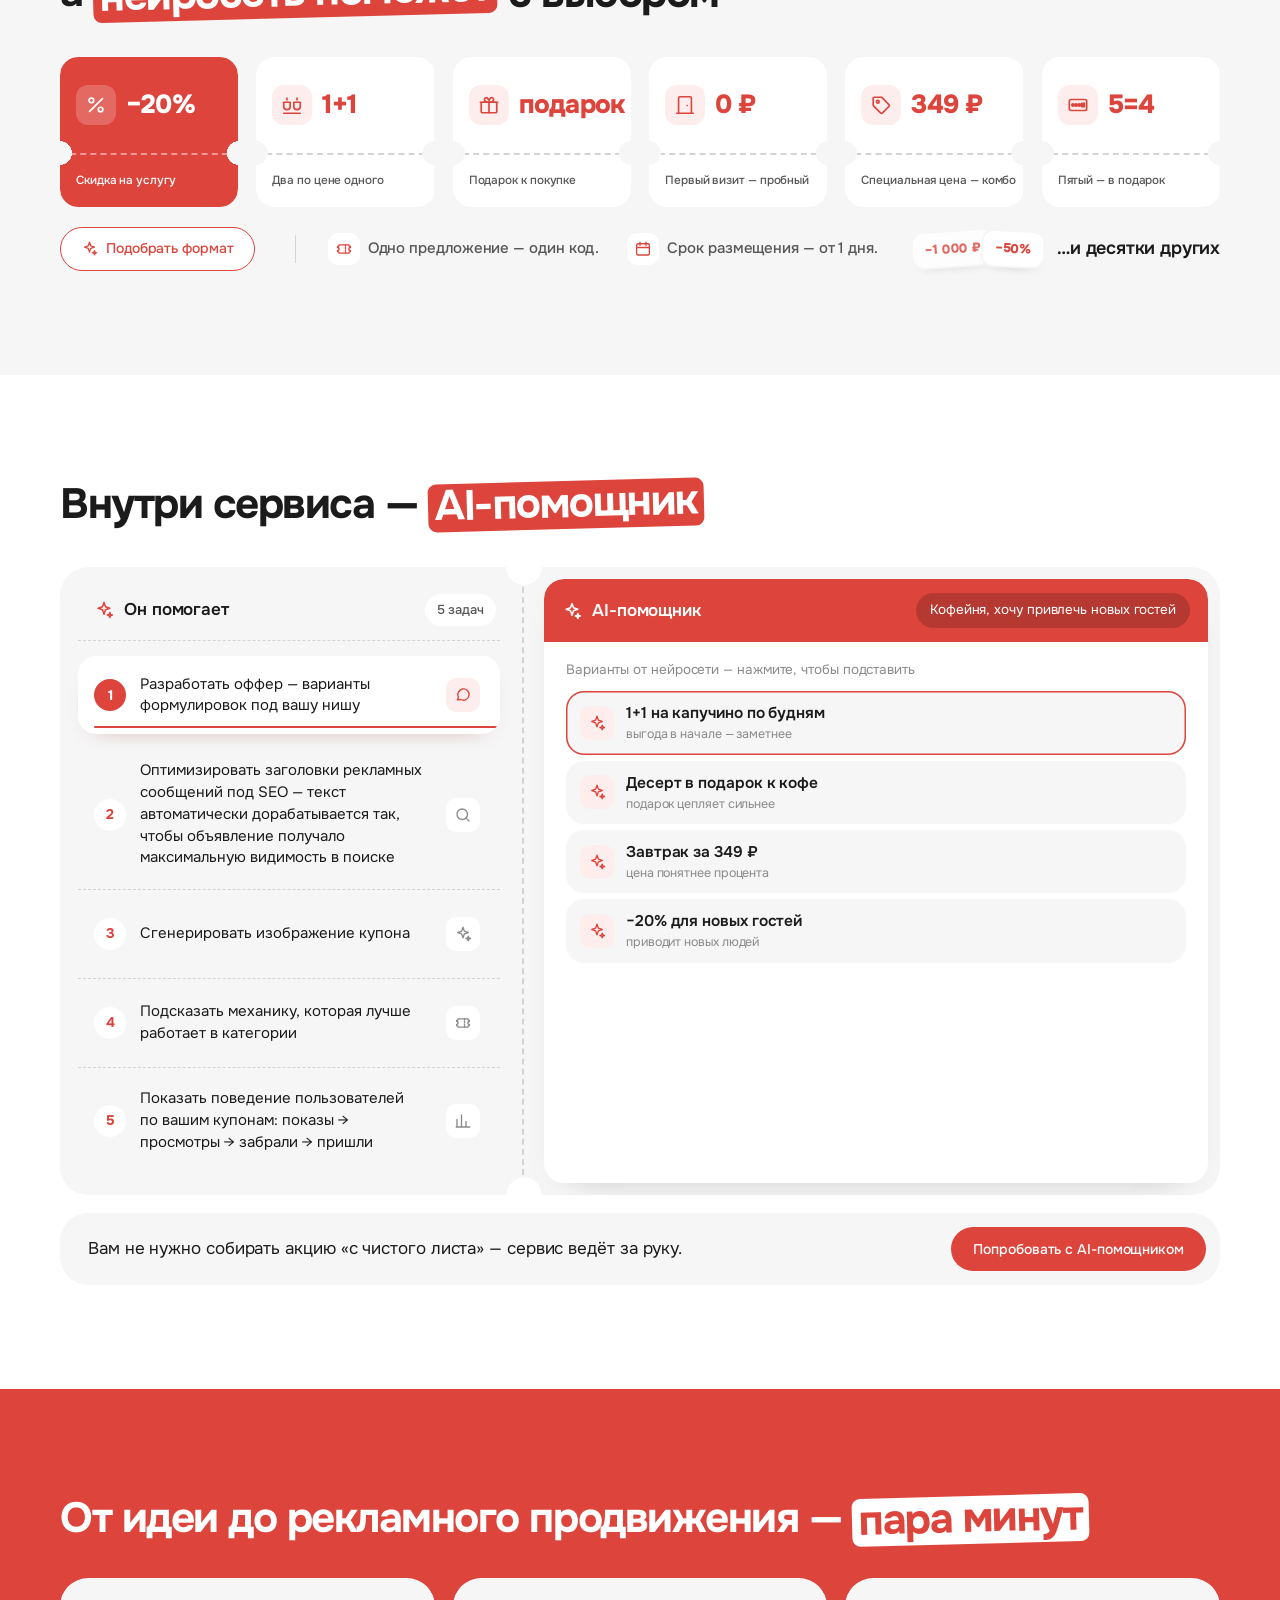
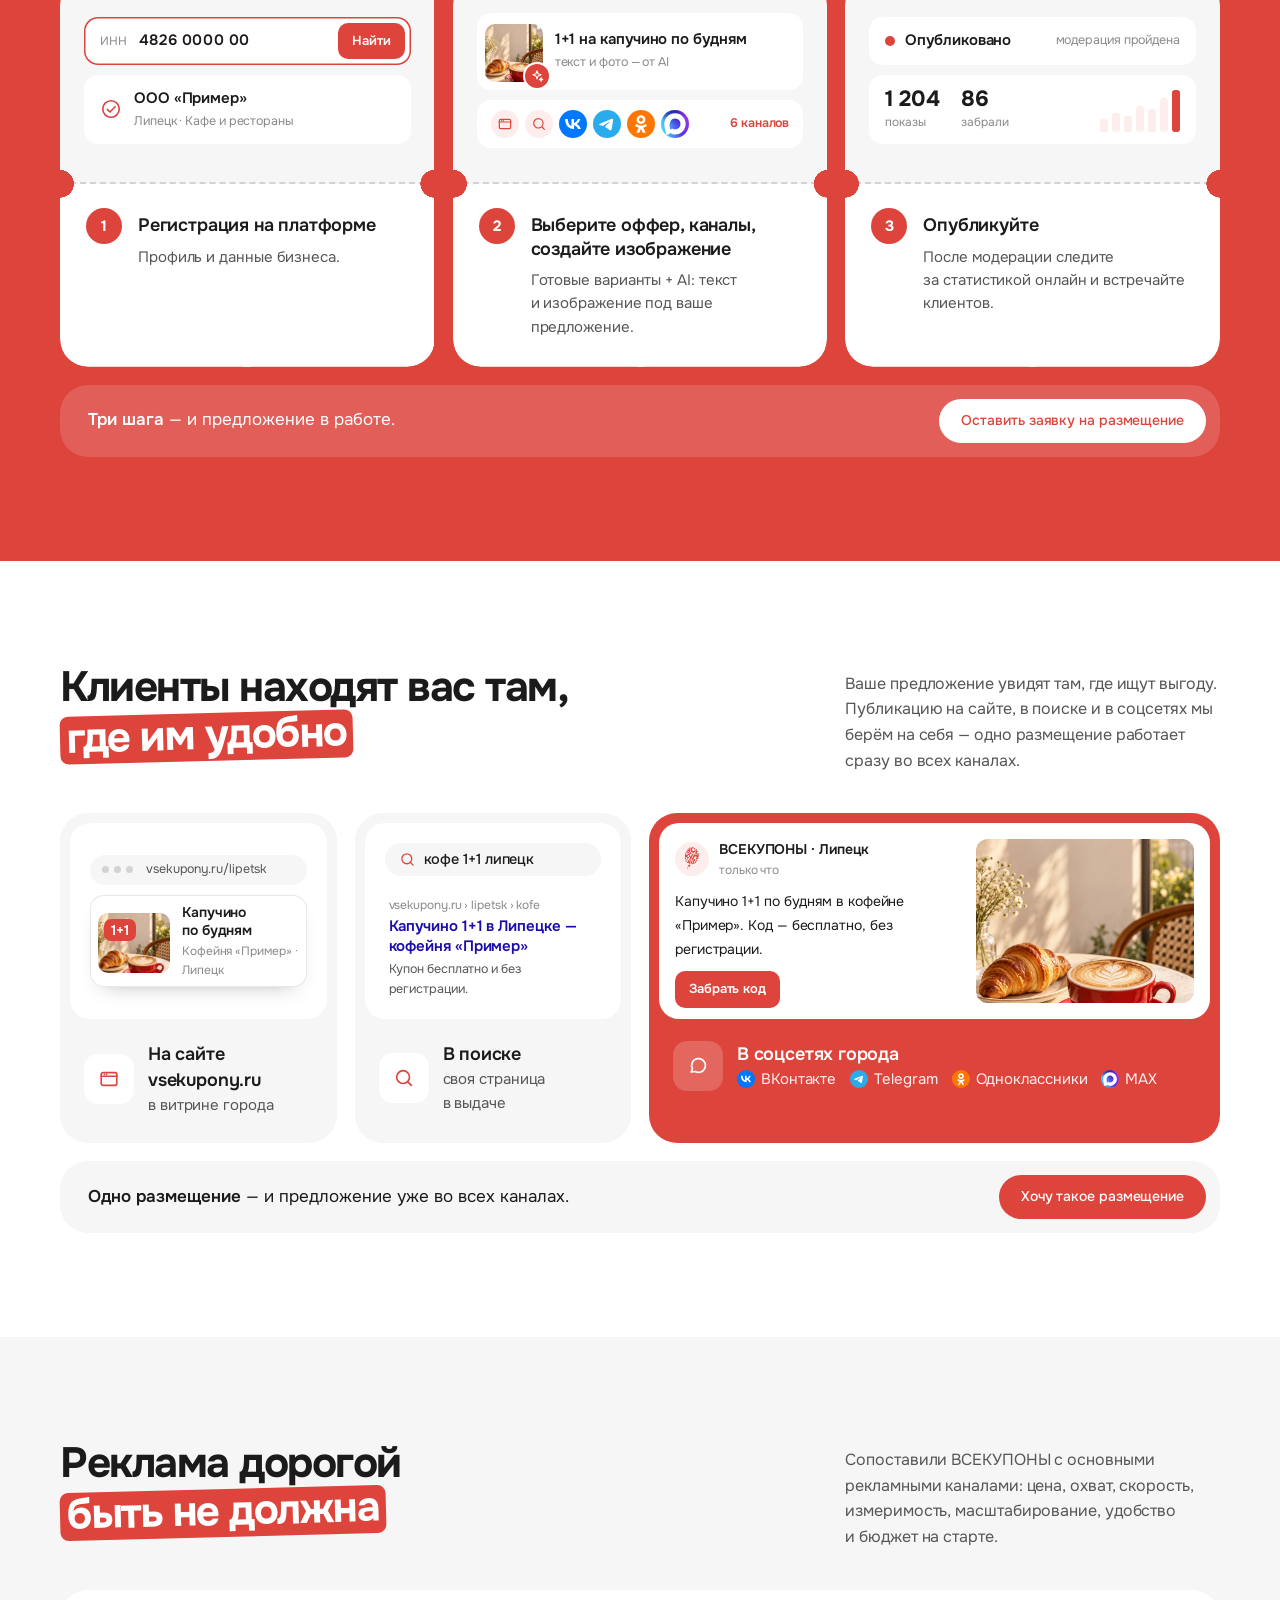
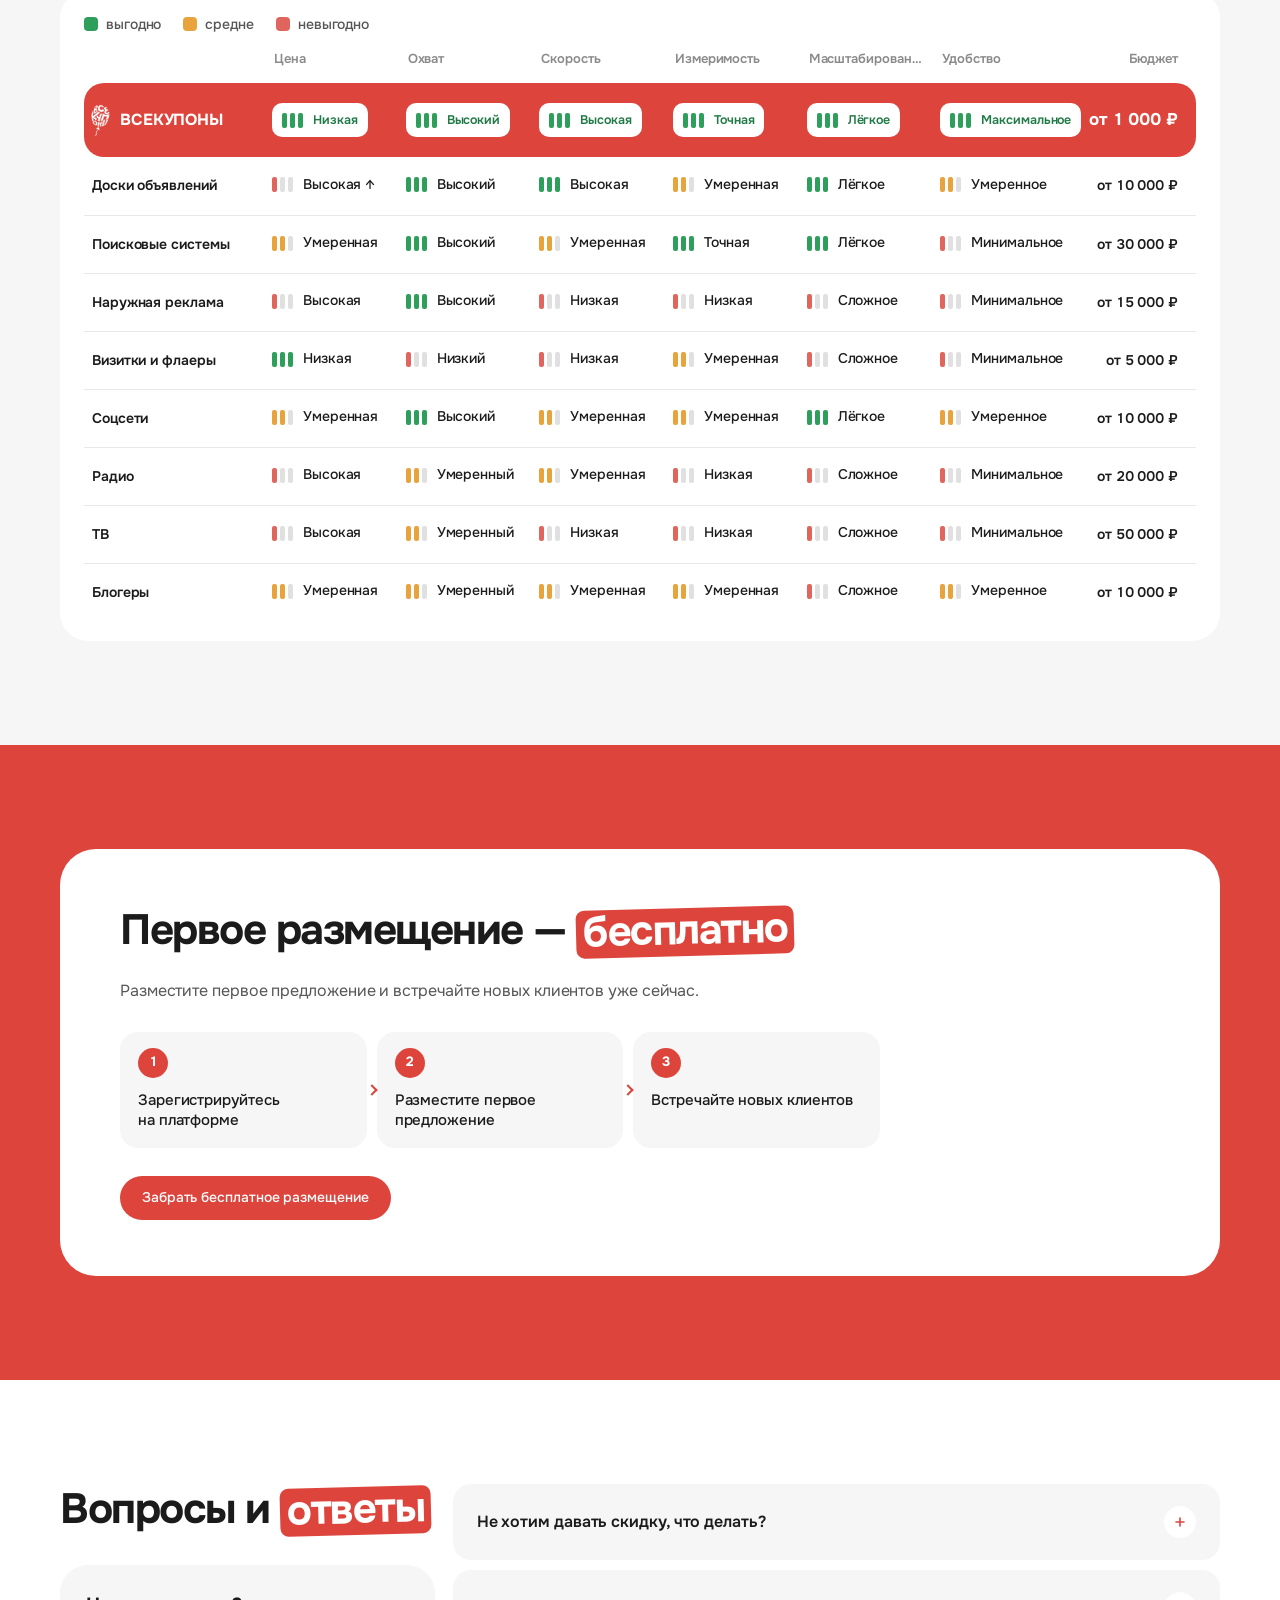
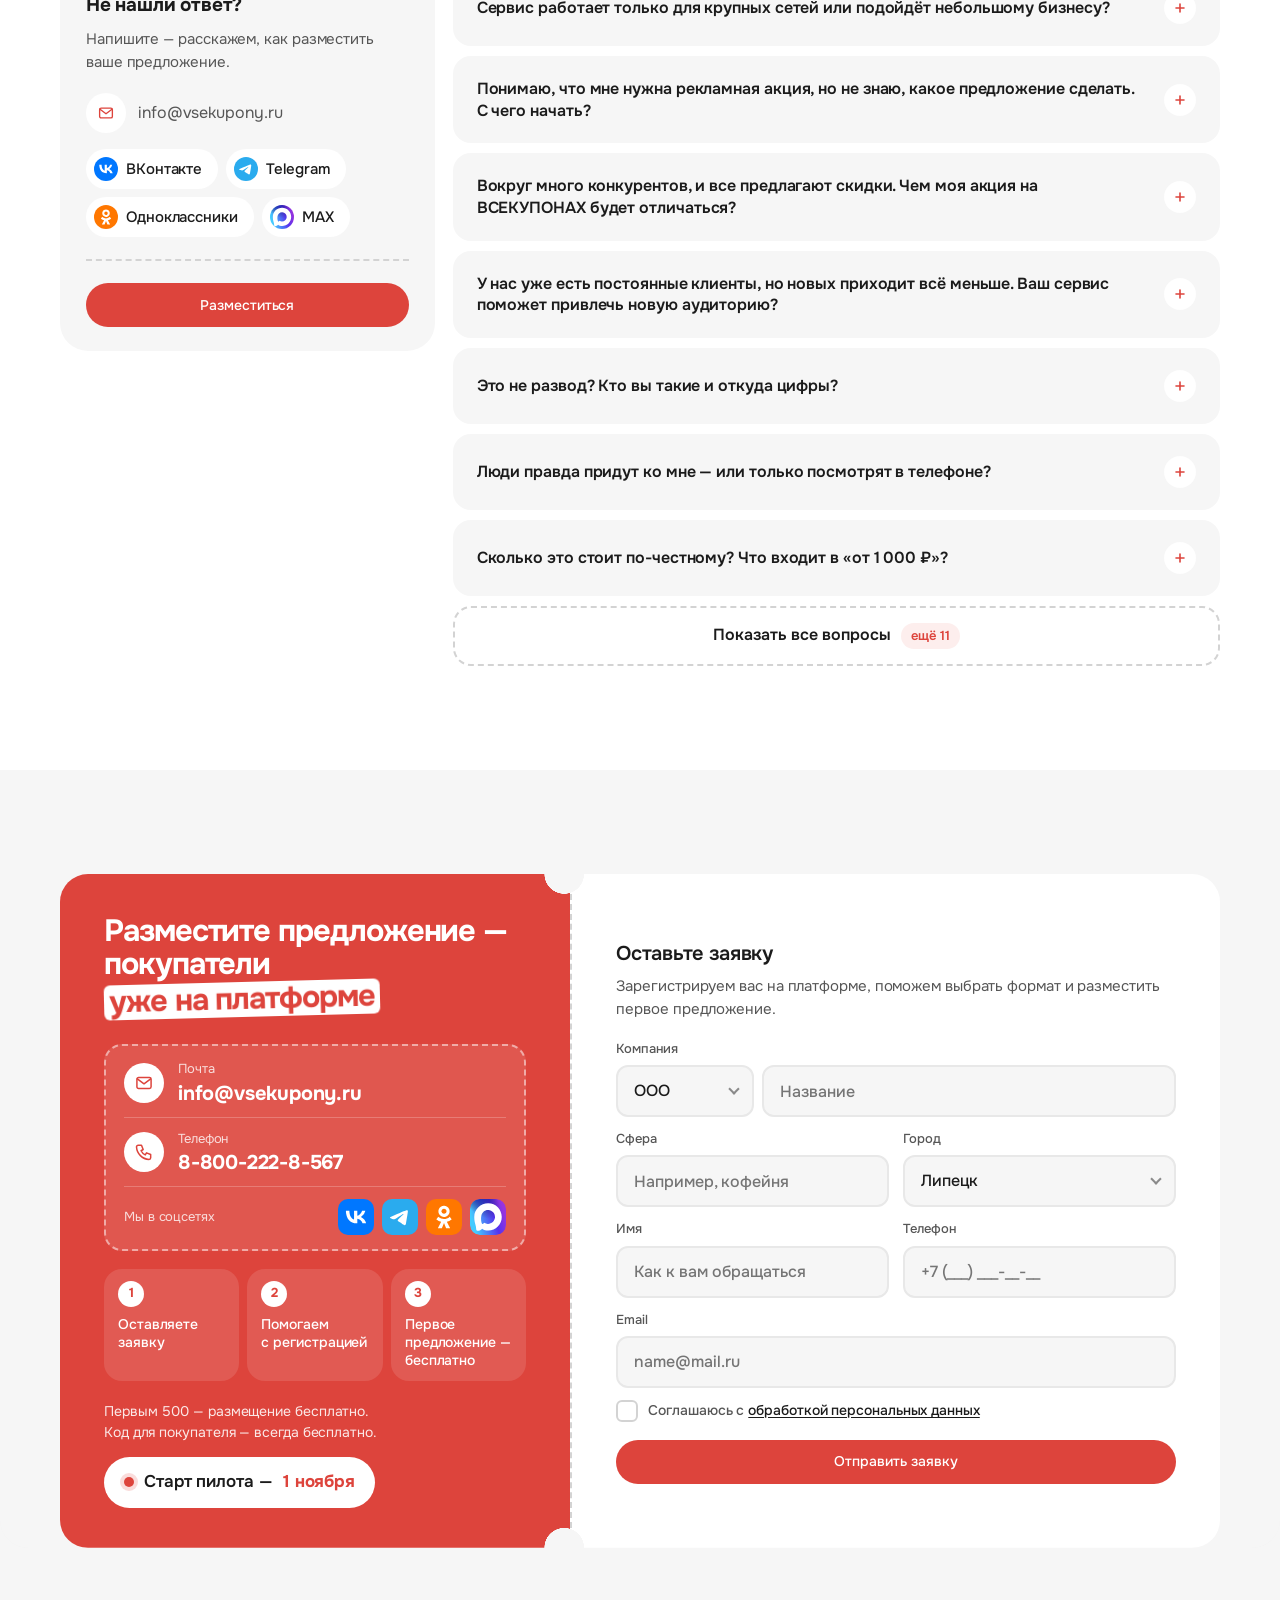
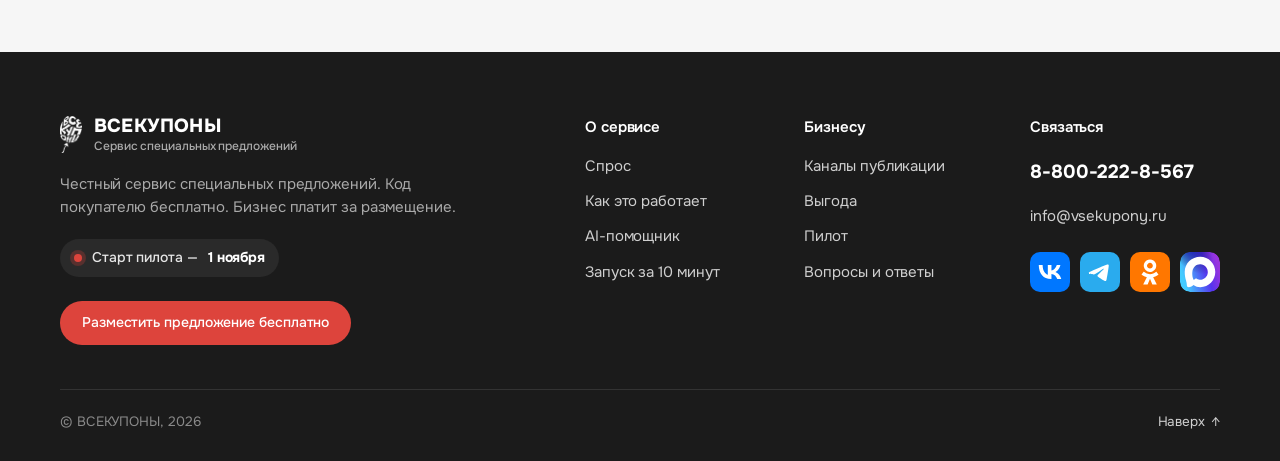
==== commit 2130953a: "Лендинг для бизнеса: в блоке «По всей России» убраны цифры Co-Authored-By: Claude Opus 5.5 <noreply@" ====
--- a/index.html
+++ b/index.html
@@ -145,9 +145,7 @@
           <div class="dstat">
             <div class="dstat__main">
               <i class="dstat__ic dstat__ic--soft" data-ic="users"></i>
-              <!-- TODO: цифра по России — ждём от заказчика -->
-              <b><span>000&nbsp;000</span></b>
-              <span>покупателей уже выбирают купоны у&nbsp;нас</span>
+              <span>Покупатели уже выбирают купоны у&nbsp;нас</span>
               <div class="dstat__who" aria-hidden="true">
                 <span class="faces" data-faces="anna,oleg,marina,dmitry,olga"></span>
                 <span class="dstat__cities"><i>Москва</i><i>Санкт-Петербург</i><i>Казань</i><i>Екатеринбург</i><i>Новосибирск</i><i>Воронеж</i><i>Краснодар</i><i>Липецк</i></span>
@@ -155,9 +153,7 @@
             </div>
             <div class="dstat__sub">
               <i class="dstat__ic" data-ic="ticket"></i>
-              <!-- TODO: цифра по России — ждём от заказчика -->
-              <b><span>00&nbsp;000</span></b>
-              <span>забрали купон за&nbsp;неделю</span>
+              <span>Забрали купон за&nbsp;неделю</span>
               <!-- Иллюстрация: заборы по дням недели -->
               <div class="dstat__week" aria-hidden="true">
                 <div><i style="--k:0.52"></i><em>пн</em></div><div><i style="--k:0.64"></i><em>вт</em></div><div><i style="--k:0.58"></i><em>ср</em></div><div><i style="--k:0.72"></i><em>чт</em></div><div><i style="--k:0.88"></i><em>пт</em></div><div><i style="--k:1.00"></i><em>сб</em></div><div><i style="--k:0.80"></i><em>вс</em></div>
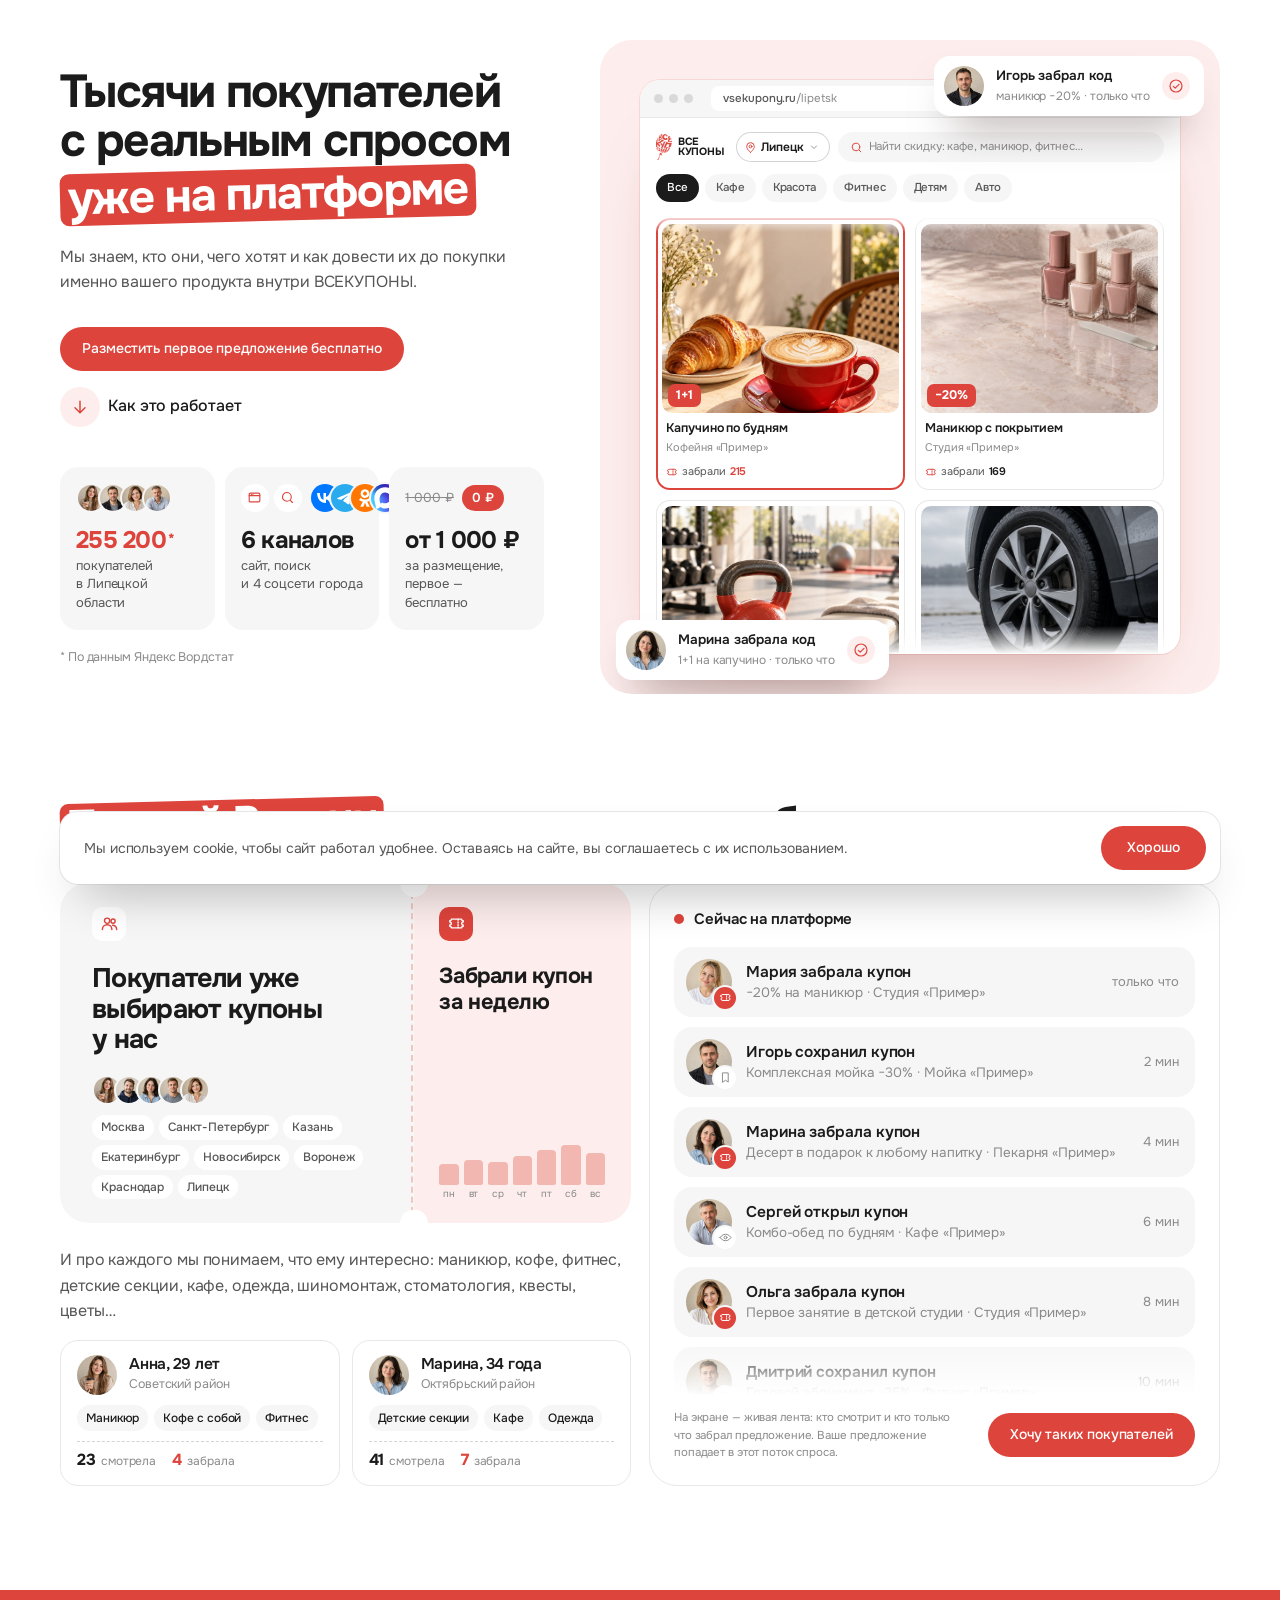
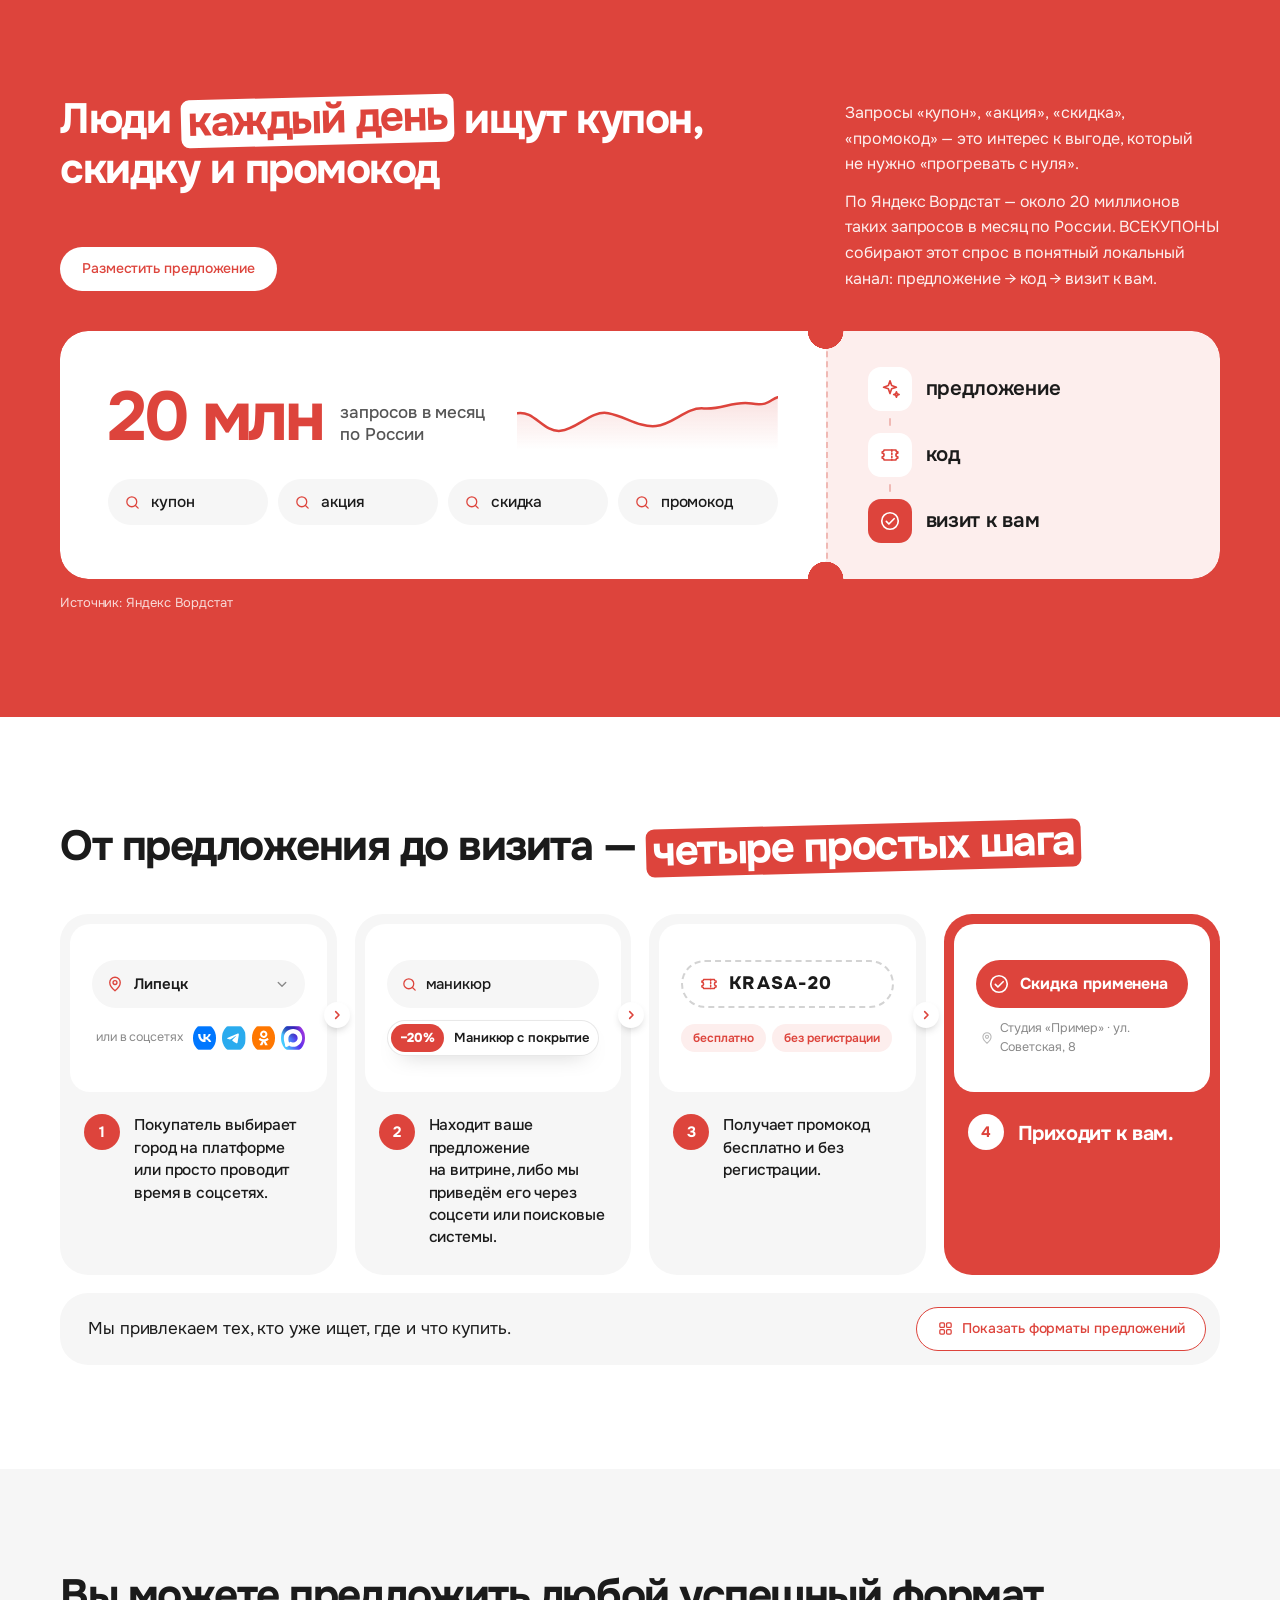
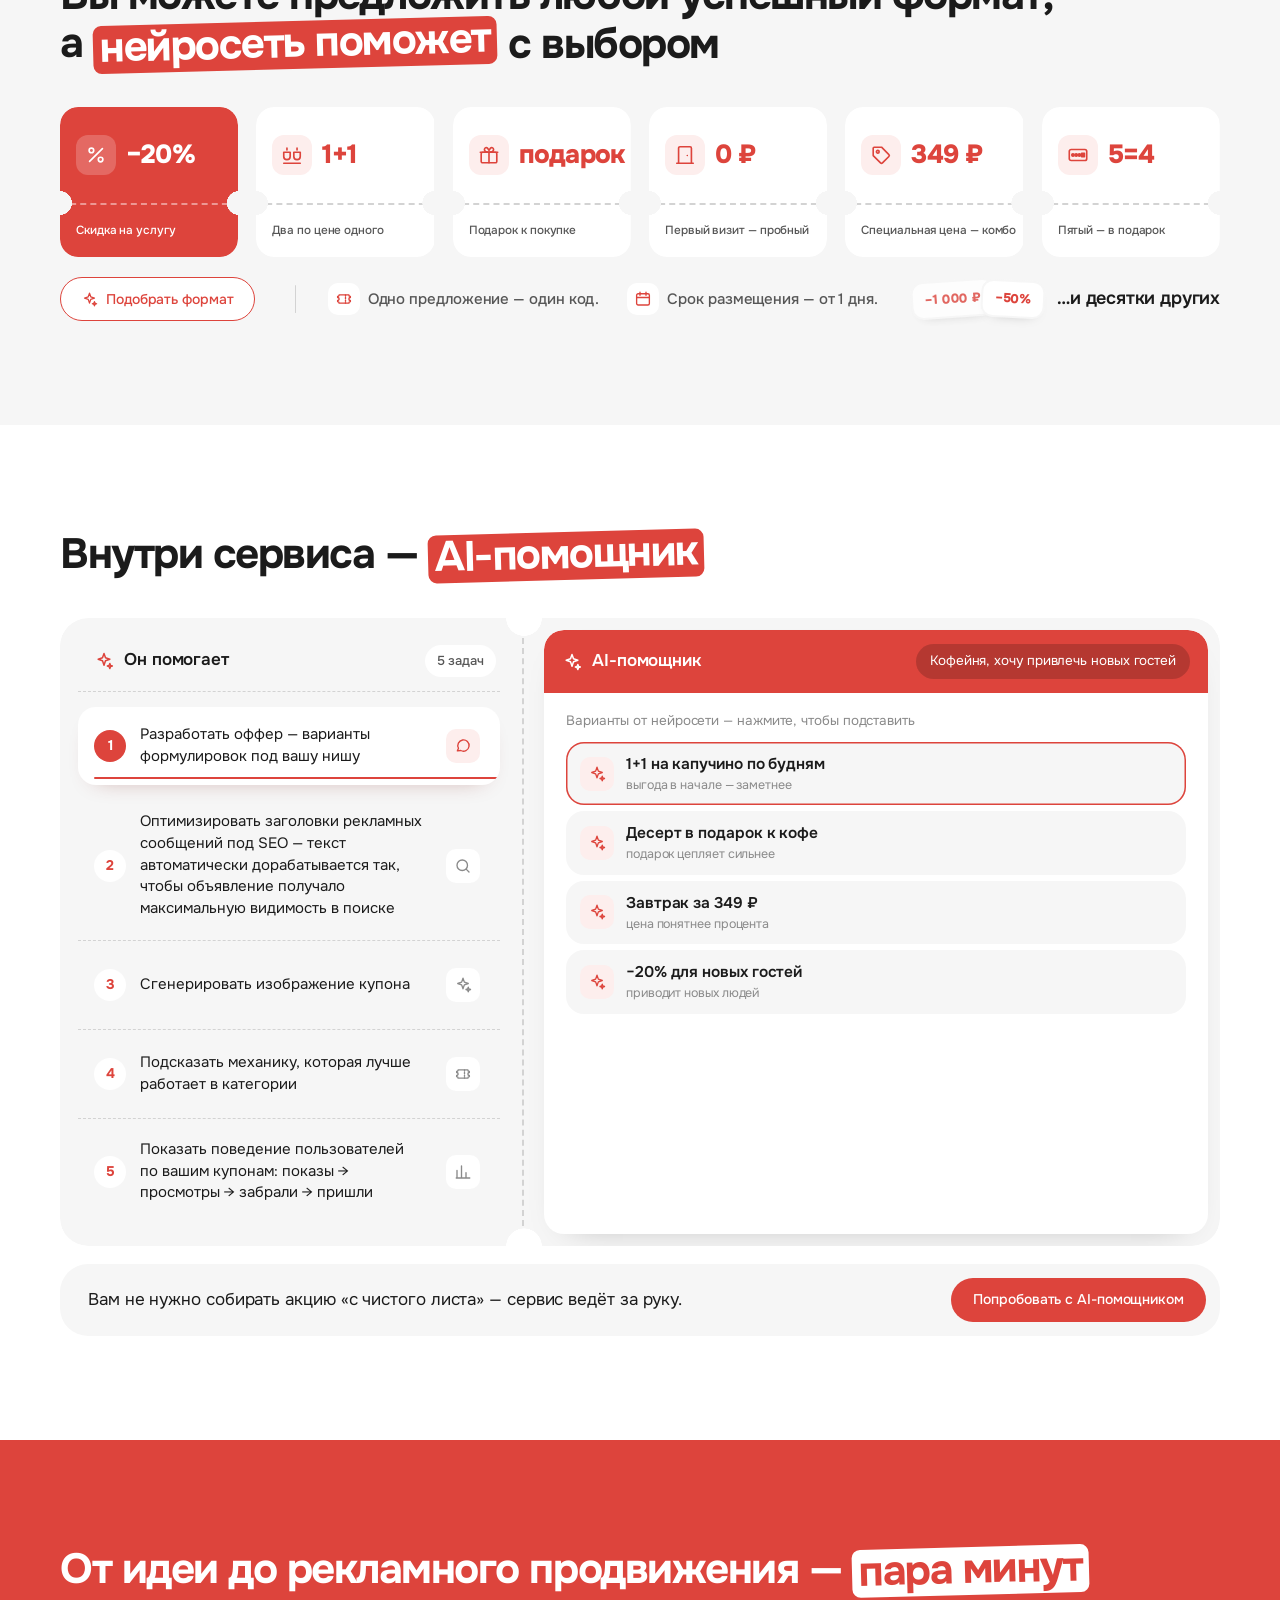
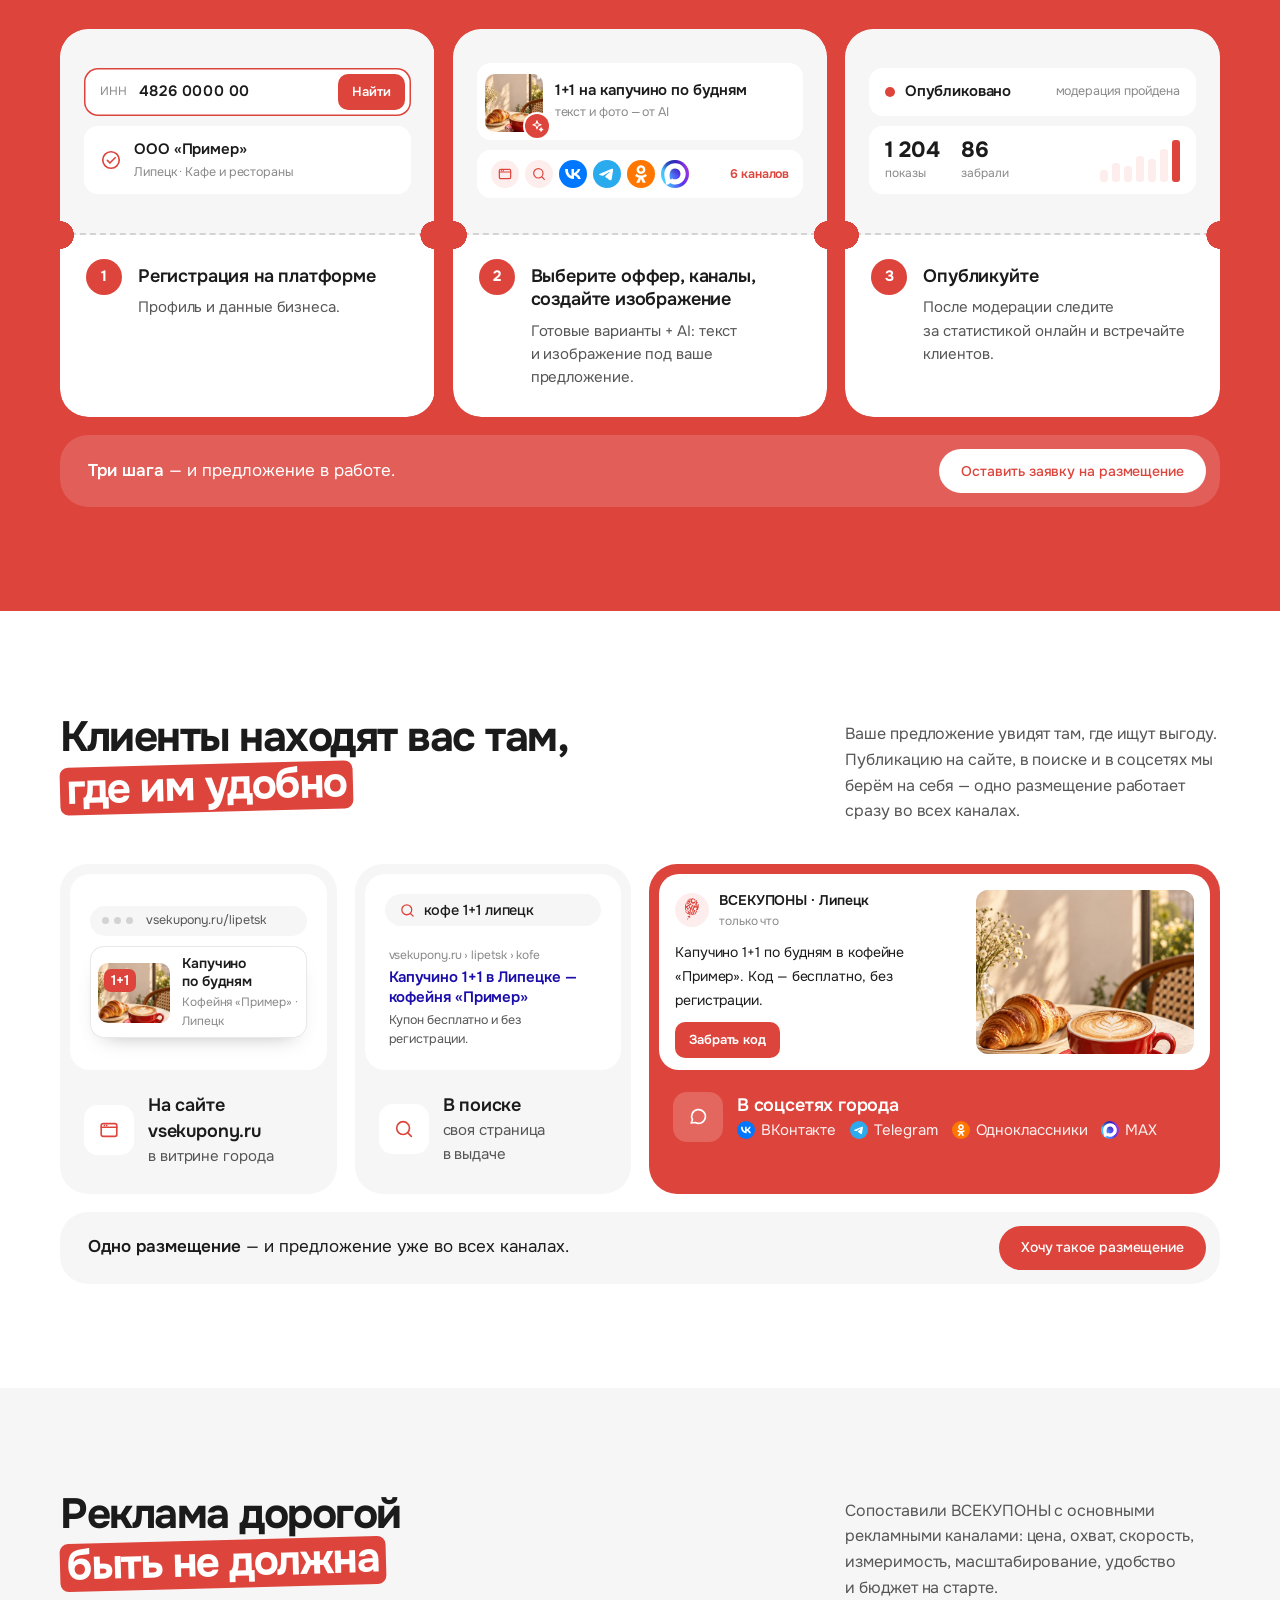
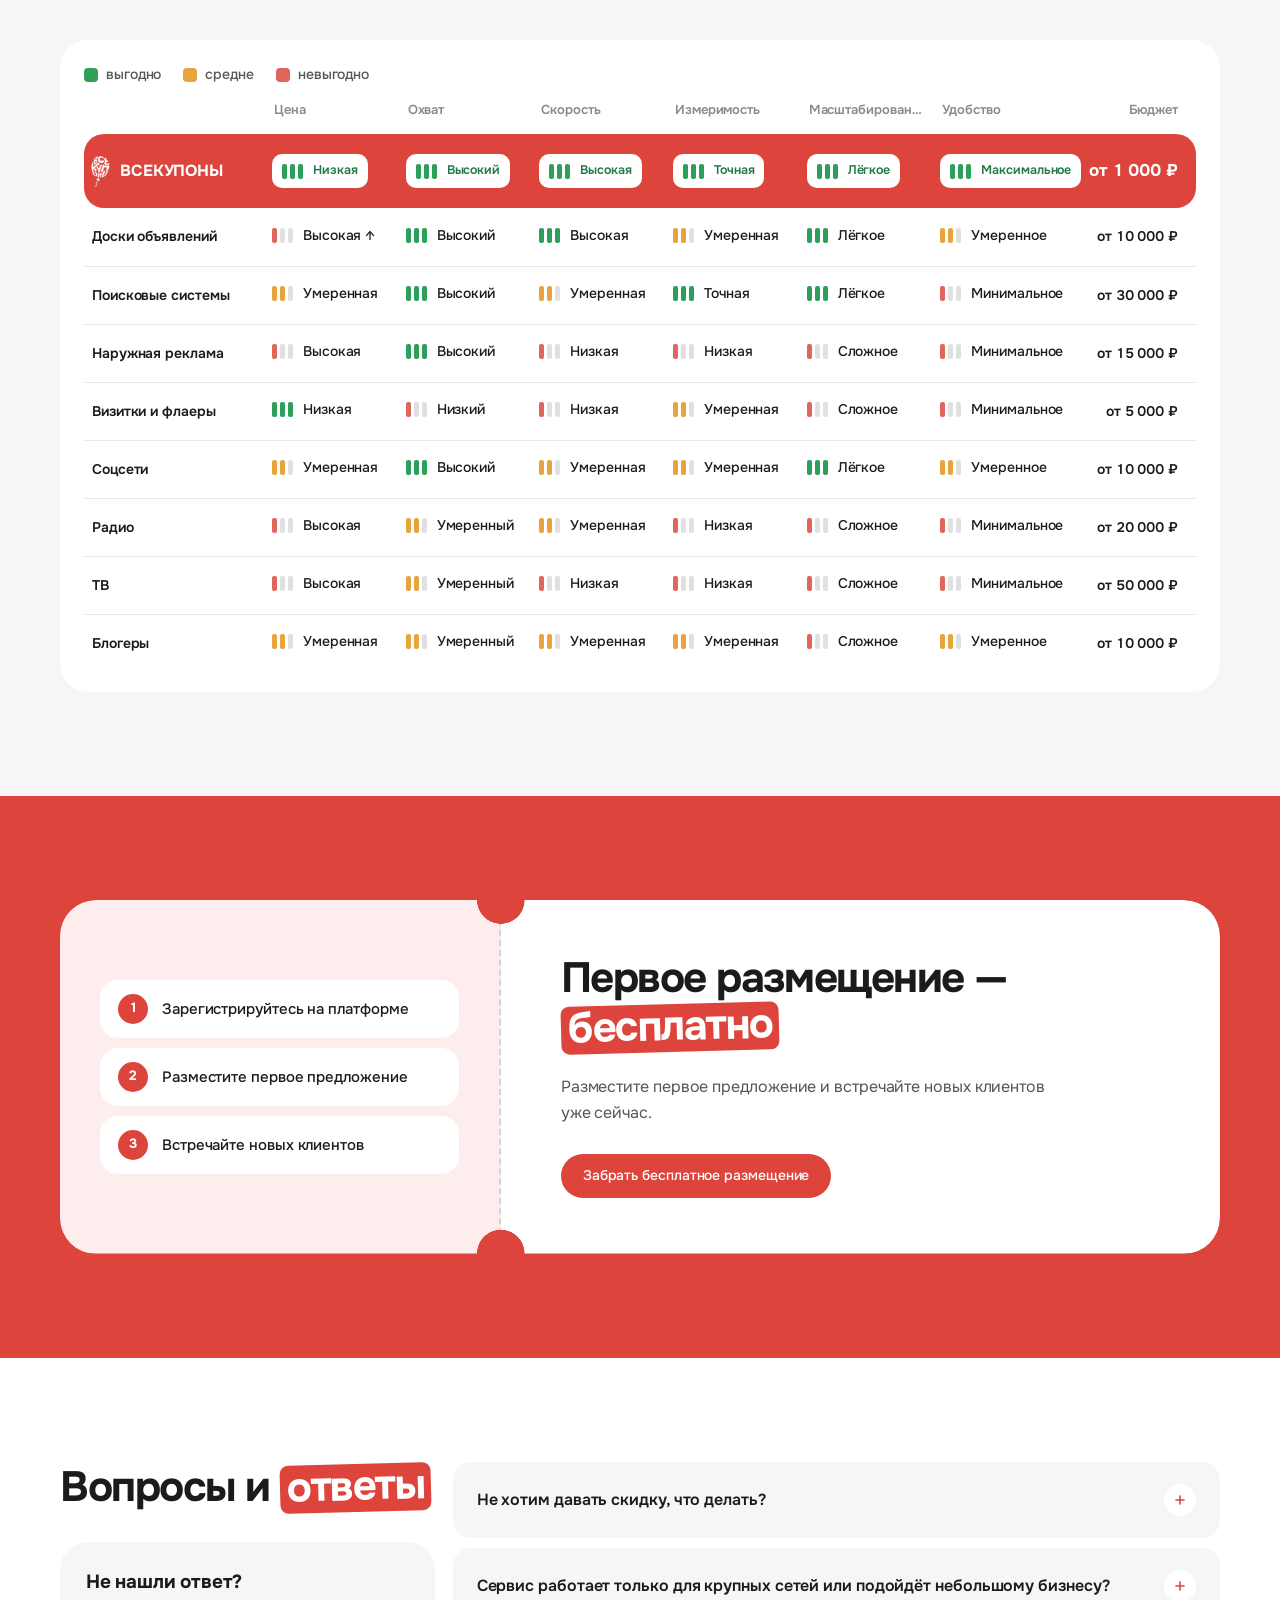
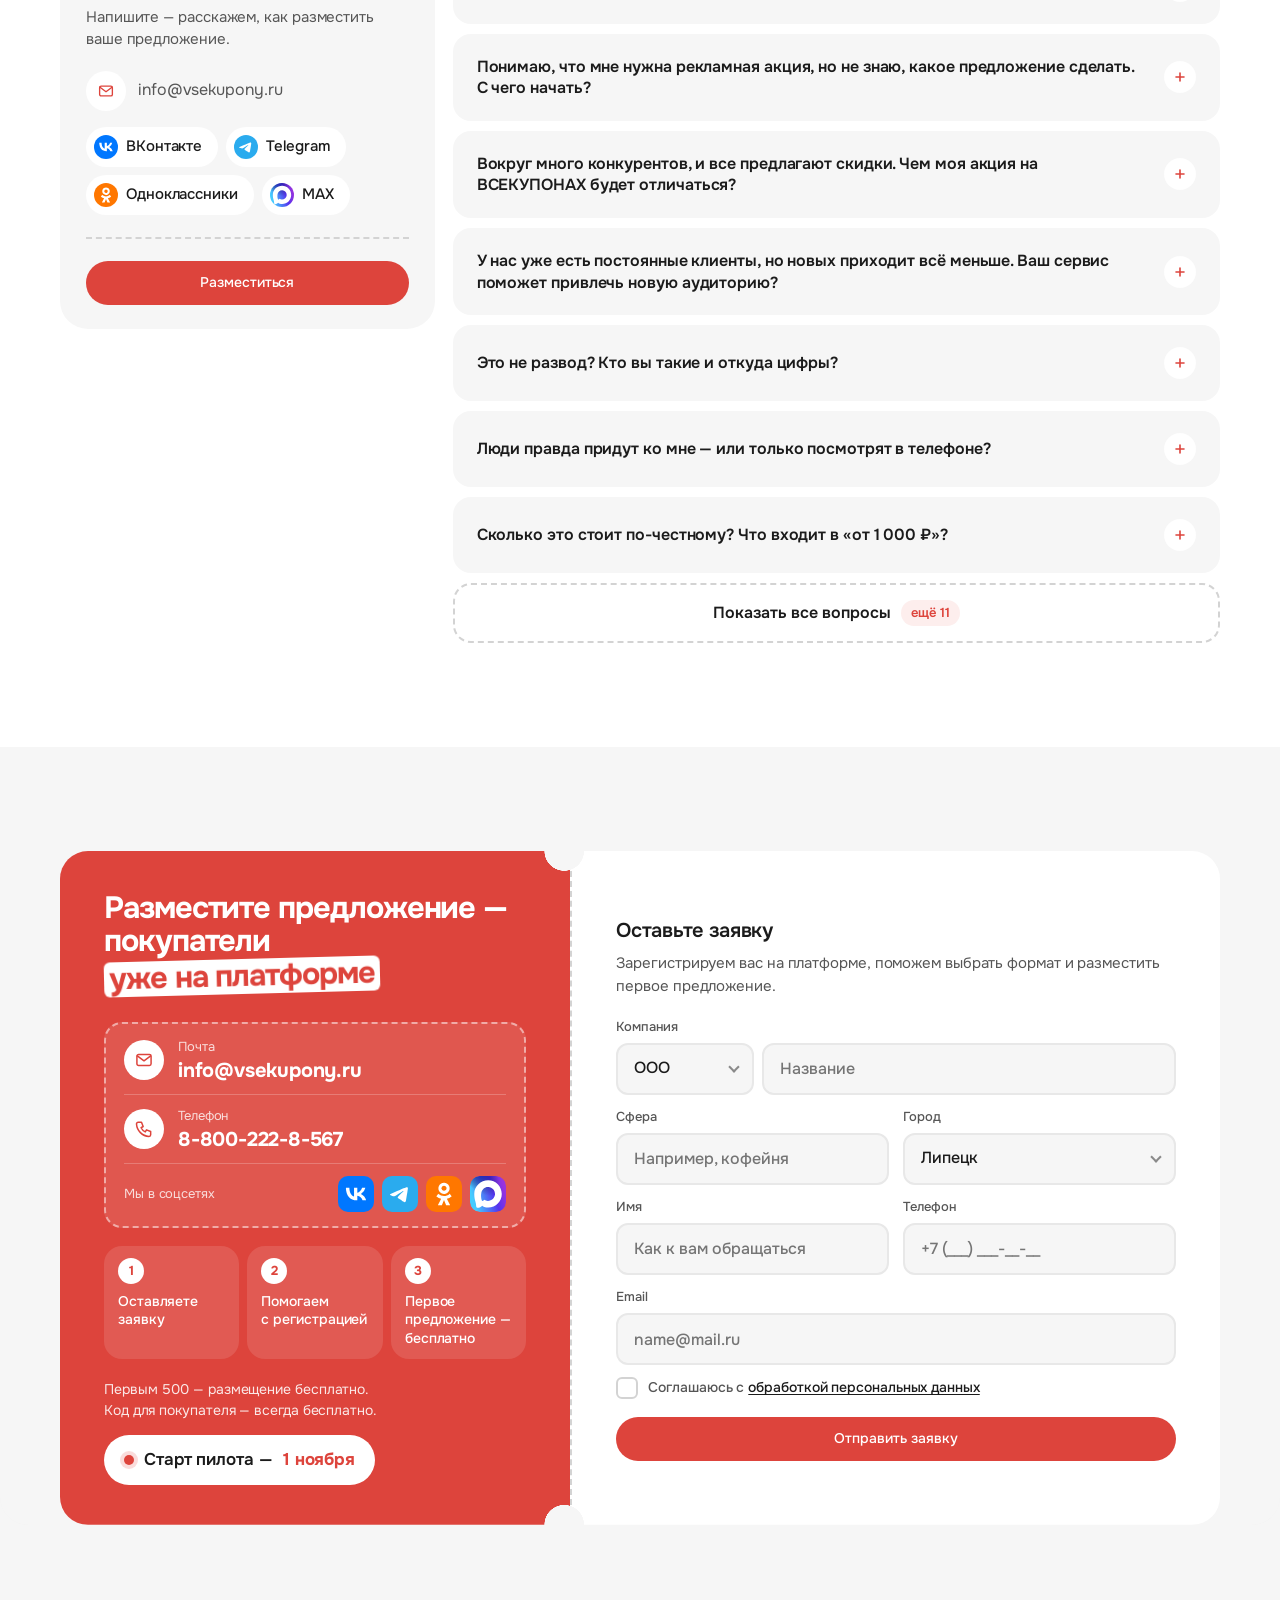
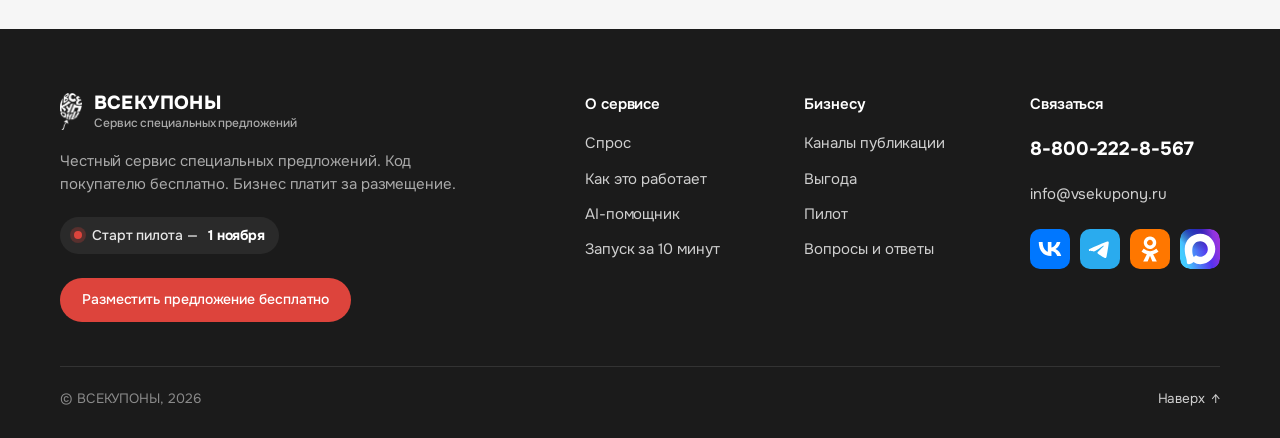
==== commit 3206f2e4: "Лендинг для бизнеса: купон пилота пересобран — шаги в корешке, блок спроса без цифр с крупными подпи" ====
--- a/index.html
+++ b/index.html
@@ -142,7 +142,7 @@
 
       <div class="live">
         <div class="live__l">
-          <div class="dstat">
+          <div class="dstat dstat--nonum">
             <div class="dstat__main">
               <i class="dstat__ic dstat__ic--soft" data-ic="users"></i>
               <span>Покупатели уже выбирают купоны у&nbsp;нас</span>
@@ -372,11 +372,11 @@
           <div class="aix__p">
             <p class="aix__k">Лучшие механики в&nbsp;нише «Кафе и&nbsp;рестораны»</p>
             <ol class="aix__mech">
-              <li><em>1</em><div><b>Пятый — в&nbsp;подарок</b><span>гости возвращаются</span></div><i>+</i></li>
-              <li><em>2</em><div><b>Два по&nbsp;цене одного</b><span>выше средний чек</span></div><i>+</i></li>
-              <li><em>3</em><div><b>Подарок к&nbsp;покупке</b><span>больше новых гостей</span></div><i>+</i></li>
+            <li><em>1</em><div><b>Пятый — в&nbsp;подарок</b><span>гости возвращаются</span></div><i>+</i></li>
+            <li><em>2</em><div><b>Два по&nbsp;цене одного</b><span>выше средний чек</span></div><i>+</i></li>
+            <li><em>3</em><div><b>Подарок к&nbsp;покупке</b><span>больше новых гостей</span></div><i>+</i></li>
               <li><em>4</em><div><b>Комбо по&nbsp;цене блюда</b><span>растёт средний чек</span></div><i>+</i></li>
-            </ol>
+          </ol>
           </div>
 
           <div class="aix__p">
@@ -525,15 +525,17 @@
   <!-- Пилот — большой купон -->
   <section class="sec sec--red" id="pilot">
     <div class="wrap">
-      <div class="pilot pilot--solo">
-        <div class="pilot__r">
-          <h2>Первое размещение&nbsp;— <span class="tag">бесплатно</span></h2>
-          <p class="text">Разместите первое предложение и&nbsp;встречайте новых клиентов уже сейчас.</p>
+      <div class="pilot pilot--steps">
+        <div class="pilot__l">
           <ol class="pilot__steps">
             <li><em>1</em><span>Зарегистрируйтесь на&nbsp;платформе</span></li>
             <li><em>2</em><span>Разместите первое предложение</span></li>
             <li><em>3</em><span>Встречайте новых клиентов</span></li>
           </ol>
+        </div>
+        <div class="pilot__r">
+          <h2>Первое размещение&nbsp;— <span class="tag">бесплатно</span></h2>
+          <p class="text">Разместите первое предложение и&nbsp;встречайте новых клиентов уже сейчас.</p>
           <a class="btn btn--red btn--lg" href="https://vsekupony.ru/auth/?mode=register">Забрать бесплатное размещение</a>
         </div>
       </div>
--- a/assets/business-design.css
+++ b/assets/business-design.css
@@ -2616,5 +2616,28 @@
 @media (max-width:720px){.ft .ft__grid{grid-template-columns:1fr 1fr}.ft .ft__ct{grid-column:1/-1}}
 .ft__ct .ft__soc a{padding:0 !important;border-radius:10px;overflow:hidden}
 
-/* Пилот без левой части купона (правки 28.10) */
-.pilot--solo{grid-template-columns:1fr;-webkit-mask:none;mask:none}
+/* Пилот после правок 28.10: «500» и дата убраны, в корешок купона
+   переехали шаги столбиком, справа — заголовок, текст и кнопка */
+.pilot--steps .pilot__l{justify-content:center;padding:44px 40px}
+.pilot--steps .pilot__steps{grid-template-columns:1fr;gap:10px;margin:0;max-width:none}
+.pilot--steps .pilot__steps li{flex-direction:row;align-items:center;gap:14px;padding:14px 18px;background:#fff}
+.pilot--steps .pilot__steps li:not(:last-child)::after{display:none}
+.pilot--steps .pilot__l .pilot__steps span{margin:0}
+.pilot--steps .pilot__r .text{max-width:520px}
+@media (max-width:1000px){
+  .pilot--steps .pilot__r{order:1}
+  .pilot--steps .pilot__l{order:2;padding:32px 40px 40px;border-bottom:0;border-top:2px dashed var(--line-strong)}
+  .pilot--steps .pilot__steps{grid-template-columns:repeat(3,minmax(0,1fr))}
+}
+@media (max-width:720px){
+  .pilot--steps .pilot__l{order:3;padding:22px !important}
+  .pilot--steps .pilot__steps{grid-template-columns:1fr}
+}
+
+/* Блок спроса без цифр (правки 28.10): подписи берут на себя роль цифры */
+.dstat--nonum .dstat__main > span{margin-top:10px;max-width:360px;font-size:clamp(24px,2.1vw,30px);font-weight:700;letter-spacing:-.025em;line-height:1.15}
+.dstat--nonum .dstat__sub > span{margin-top:10px;font-size:clamp(20px,1.7vw,24px);font-weight:700;letter-spacing:-.02em;line-height:1.2;color:var(--ink)}
+@media (max-width:720px){
+  .dstat--nonum .dstat__main > span{font-size:22px}
+  .dstat--nonum .dstat__sub > span{margin-top:0;font-size:18px}
+}
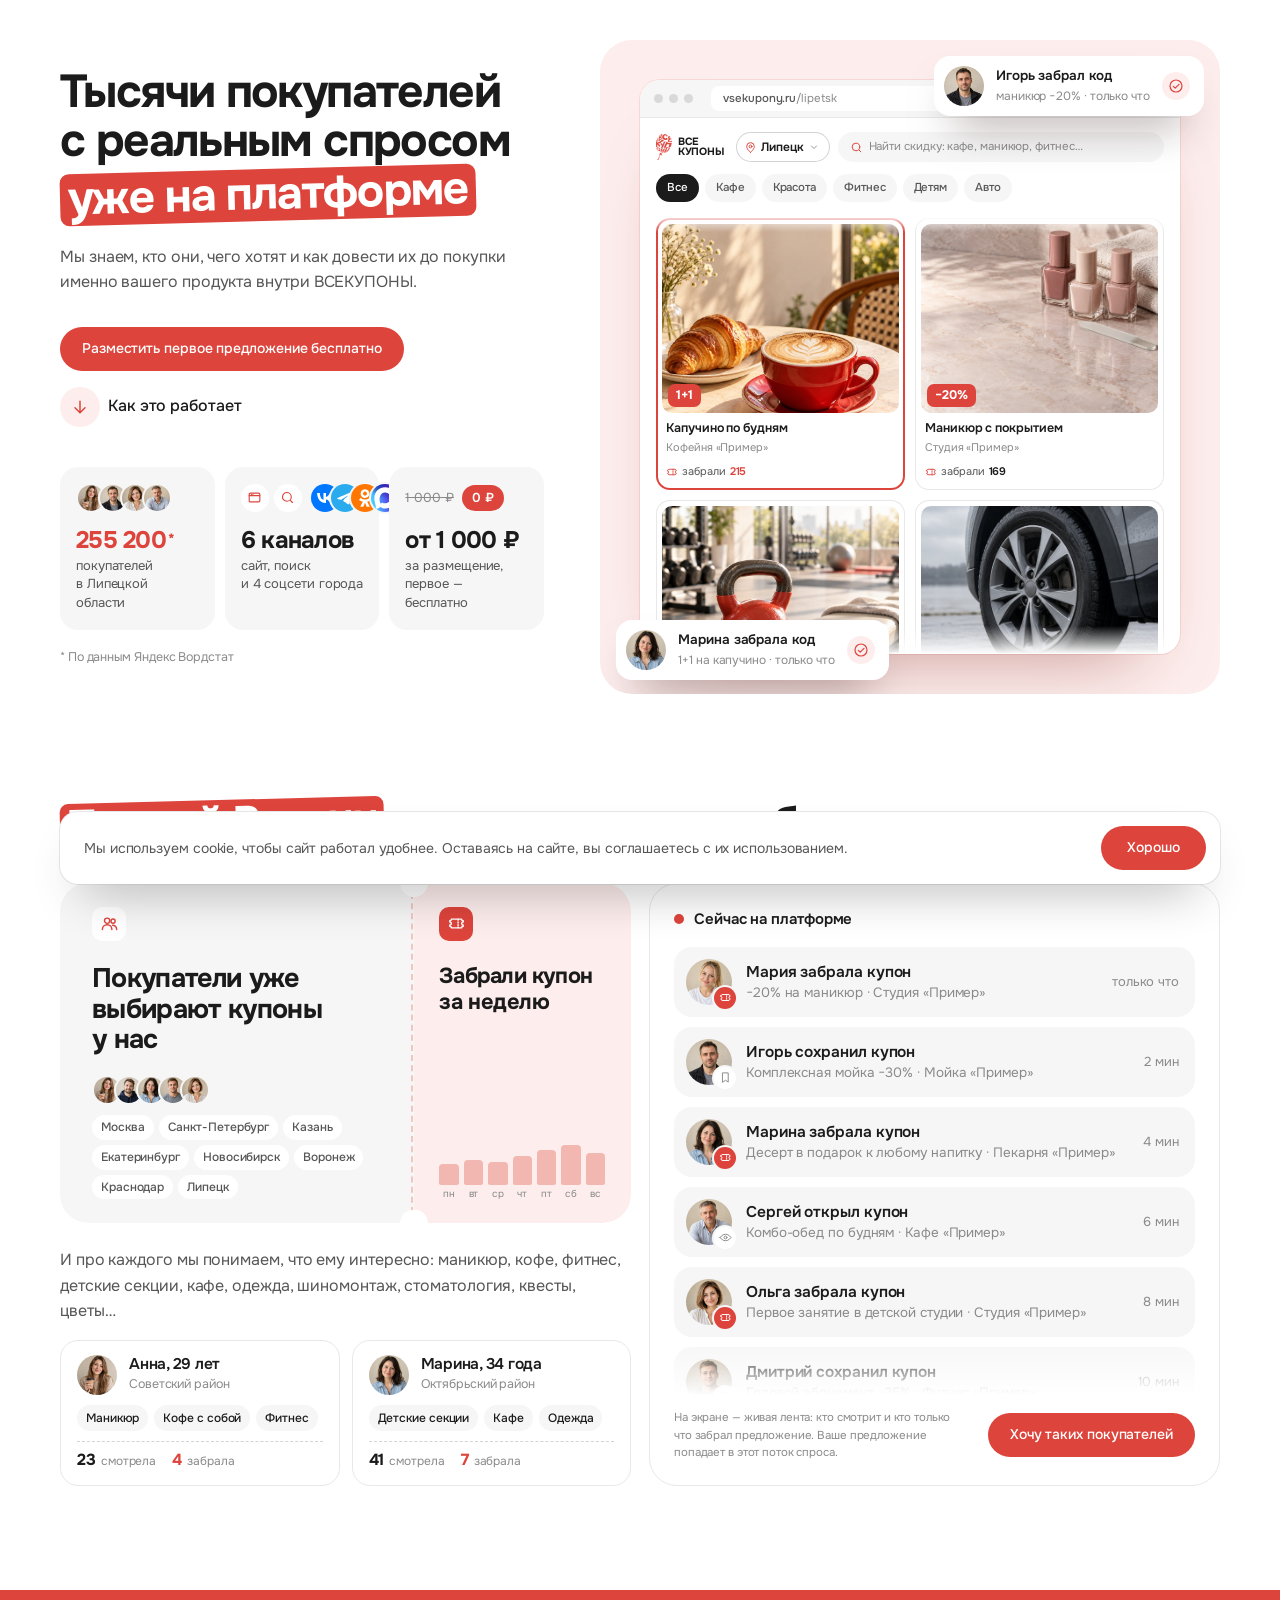
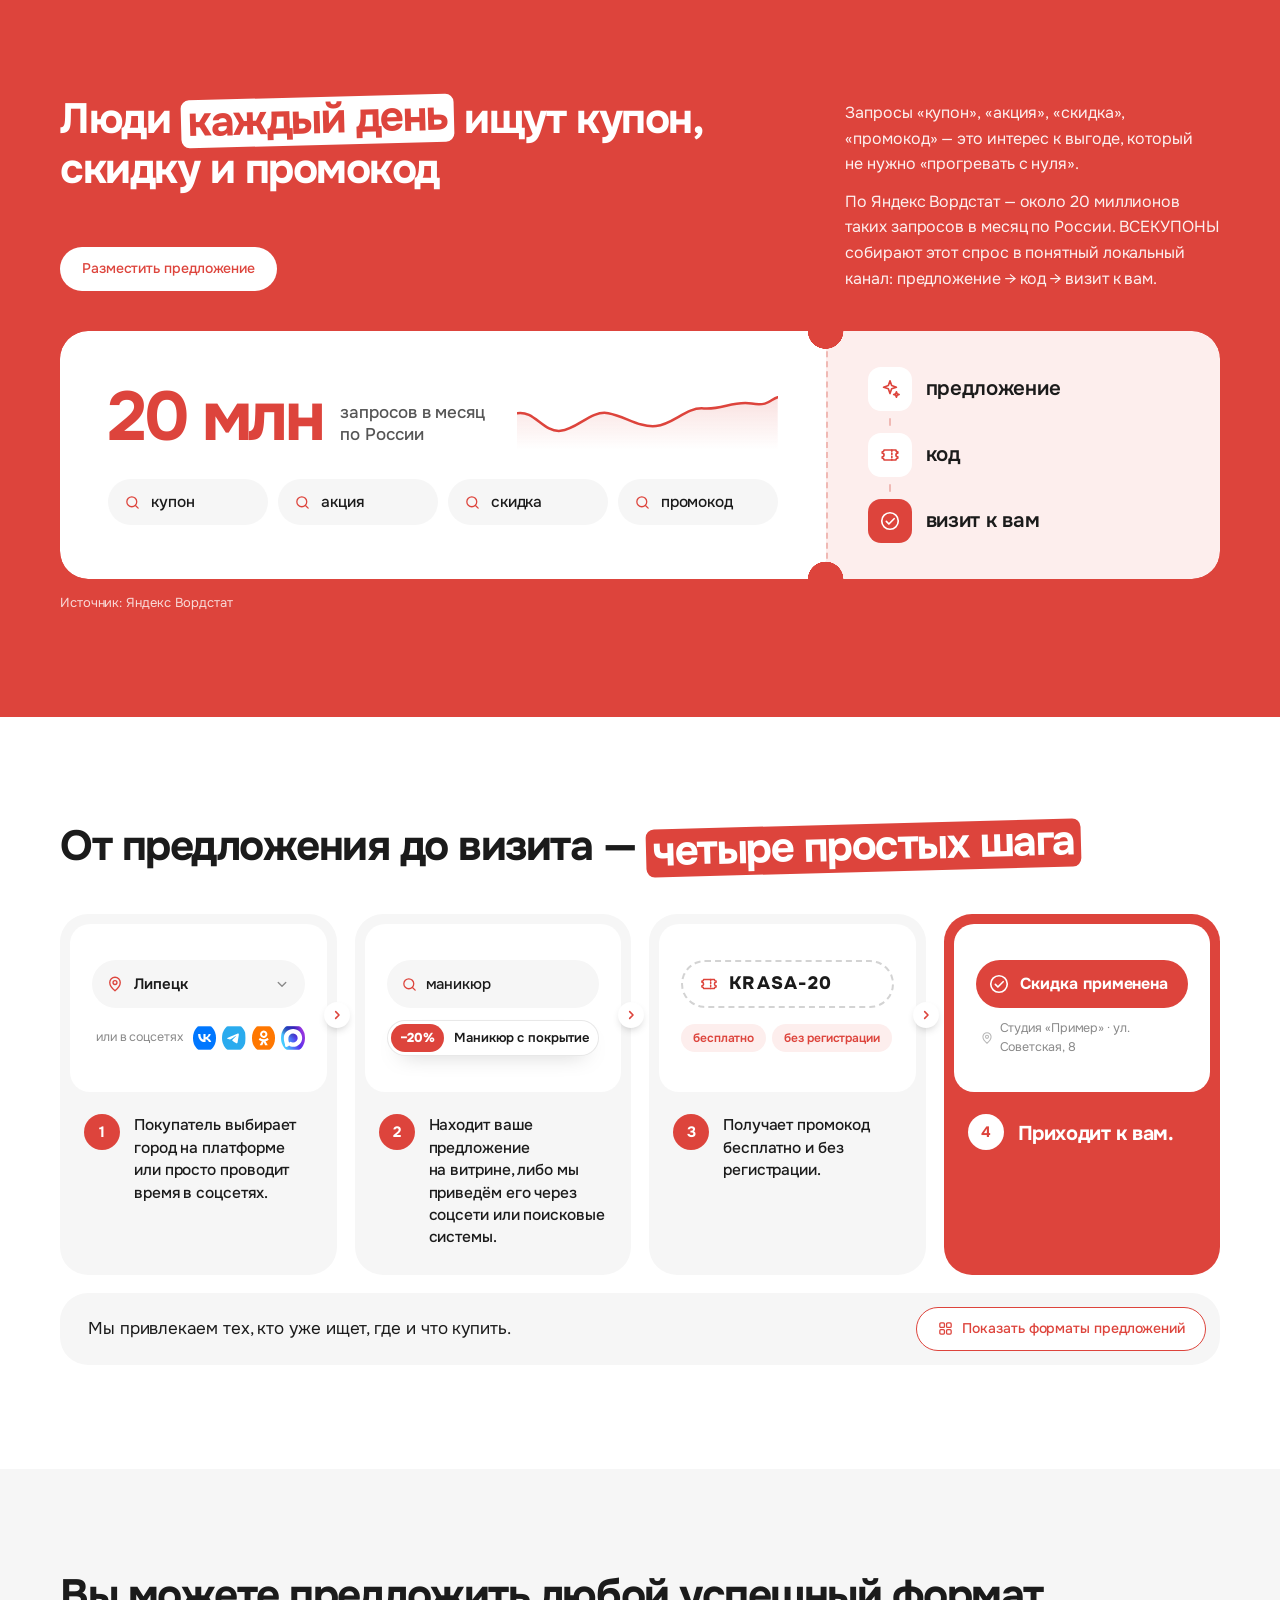
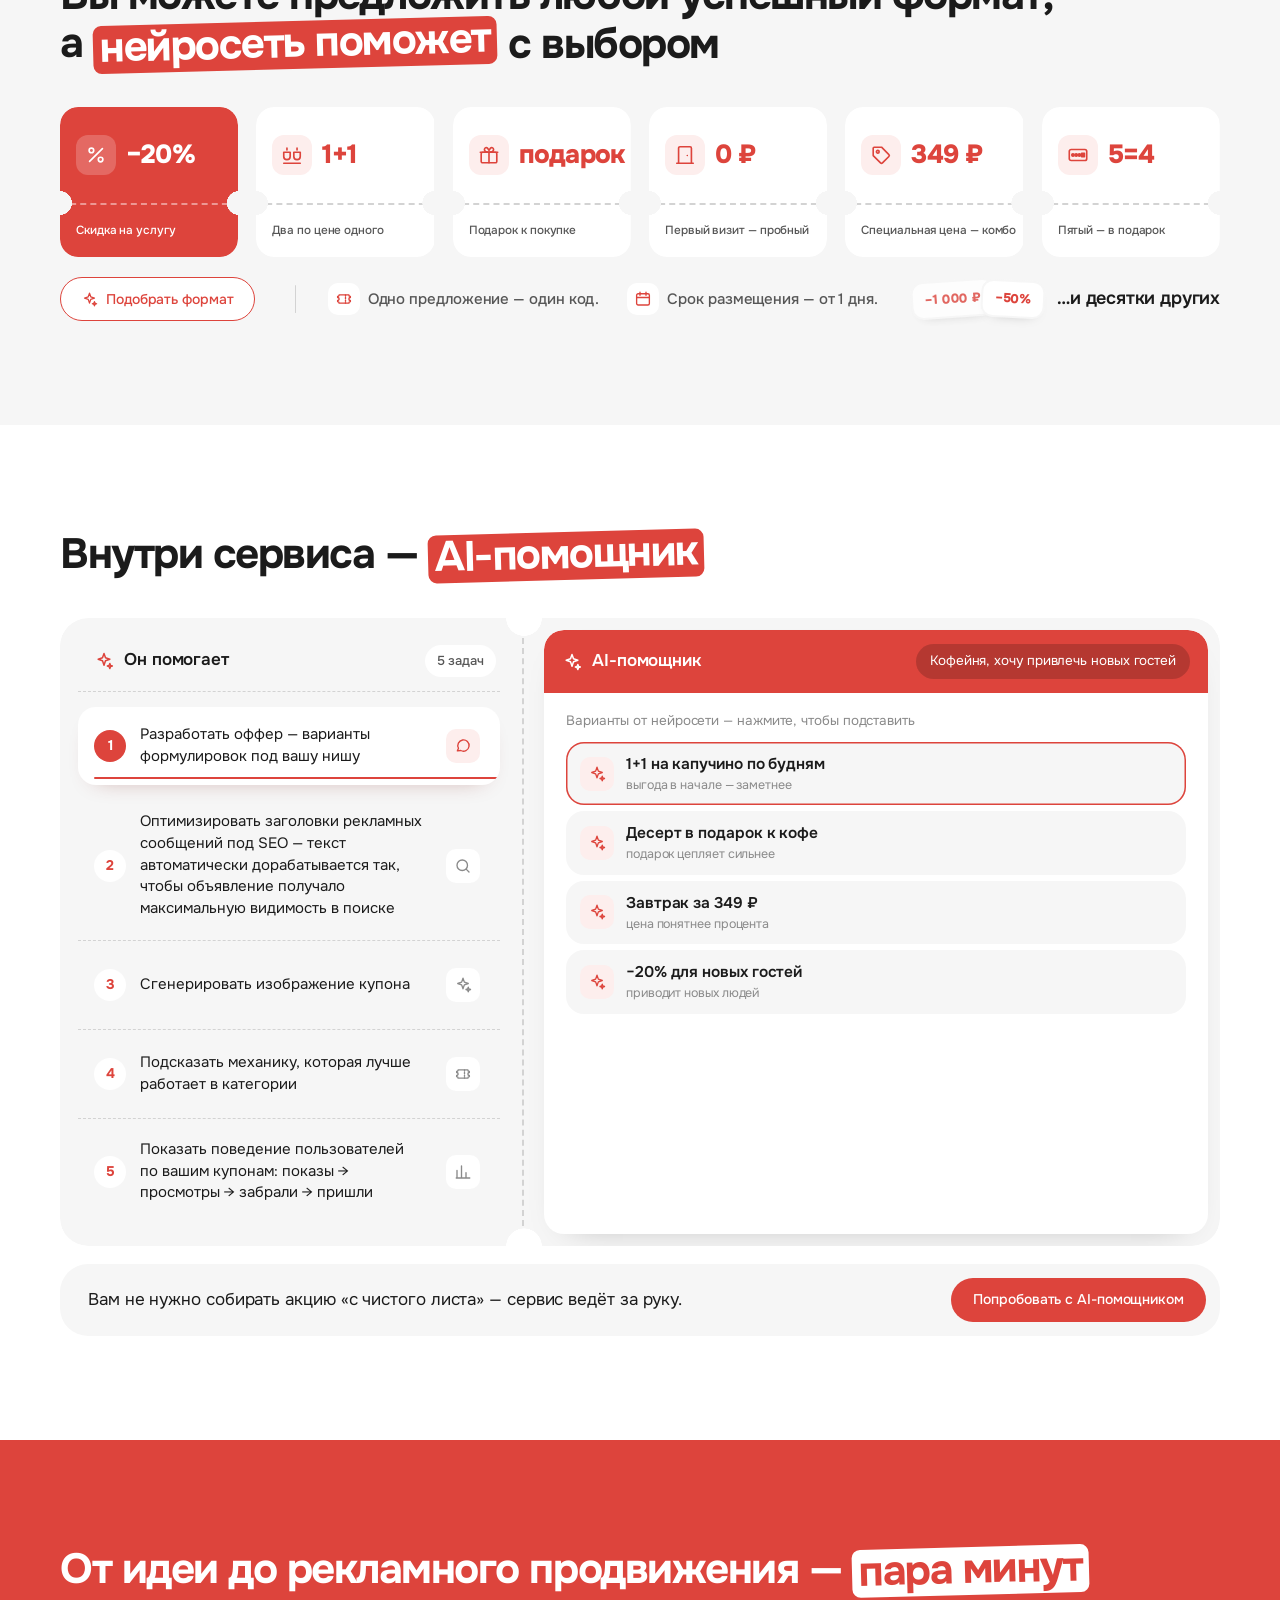
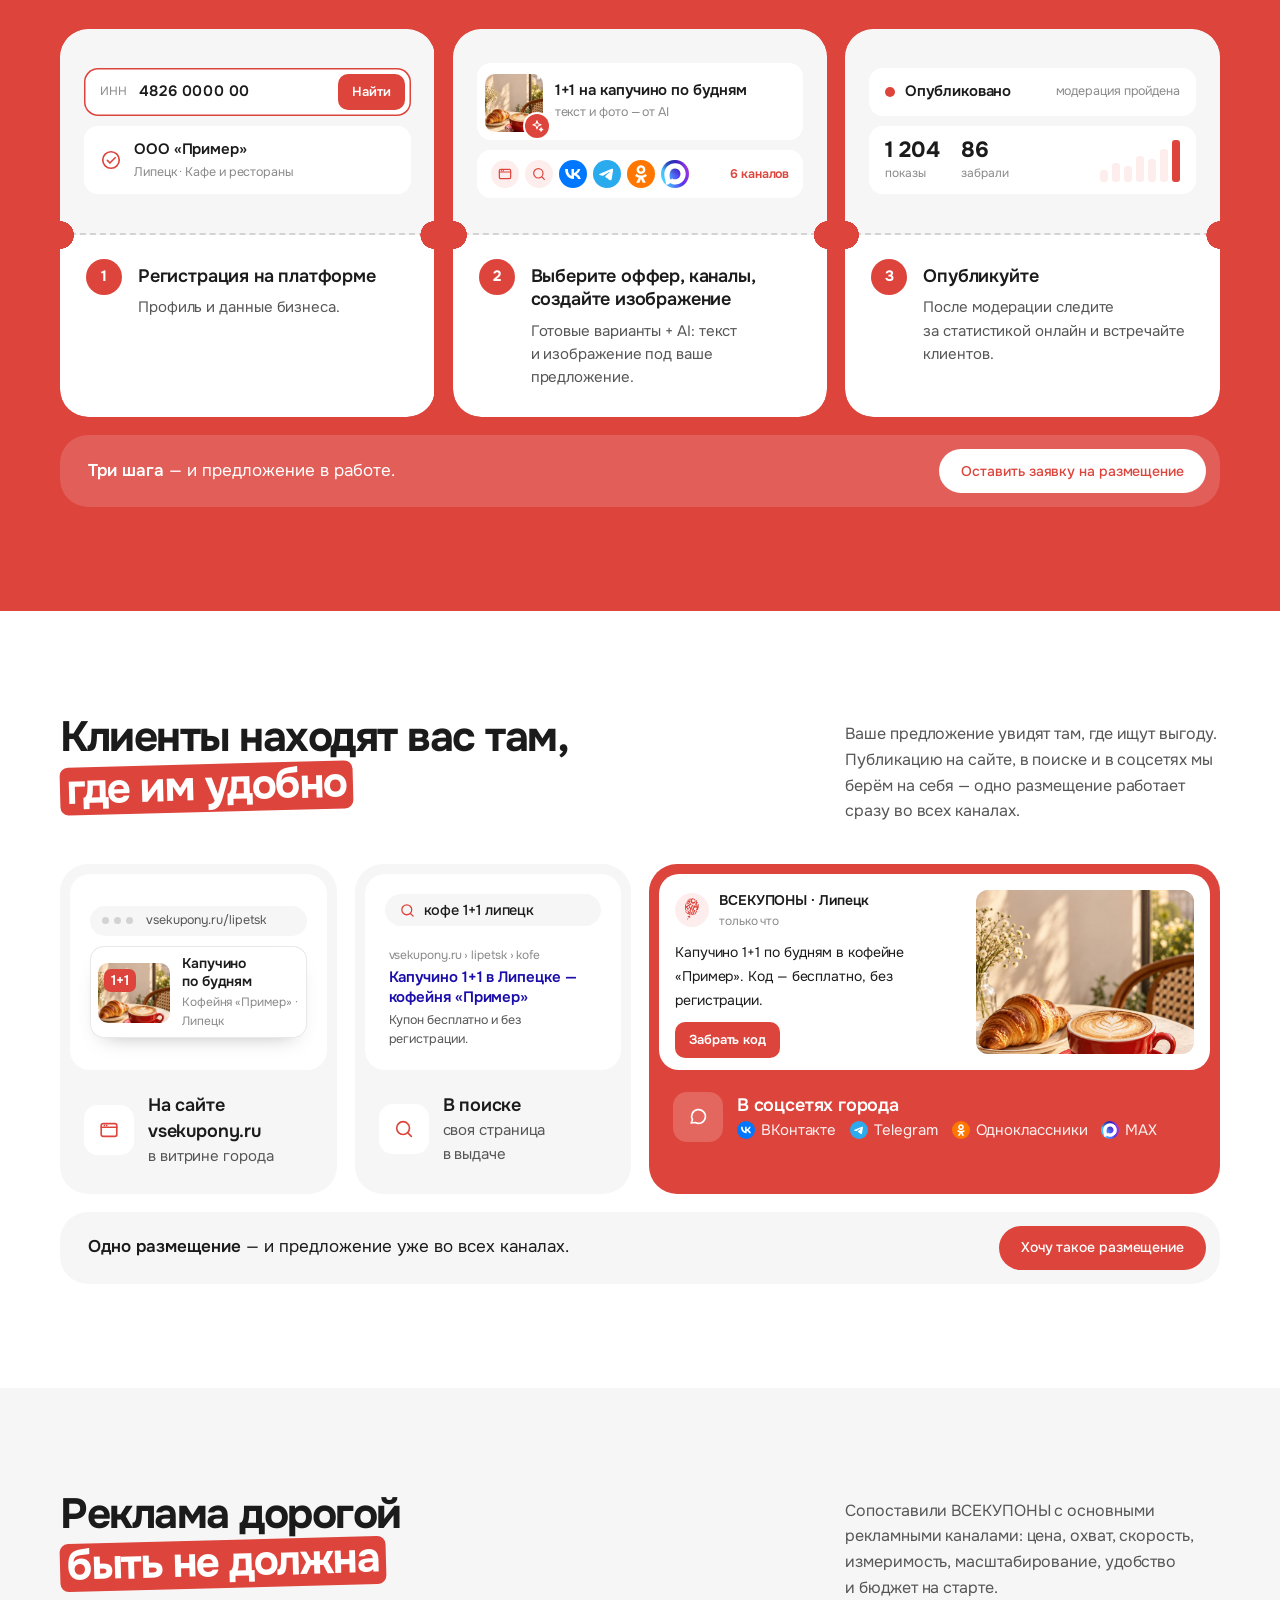
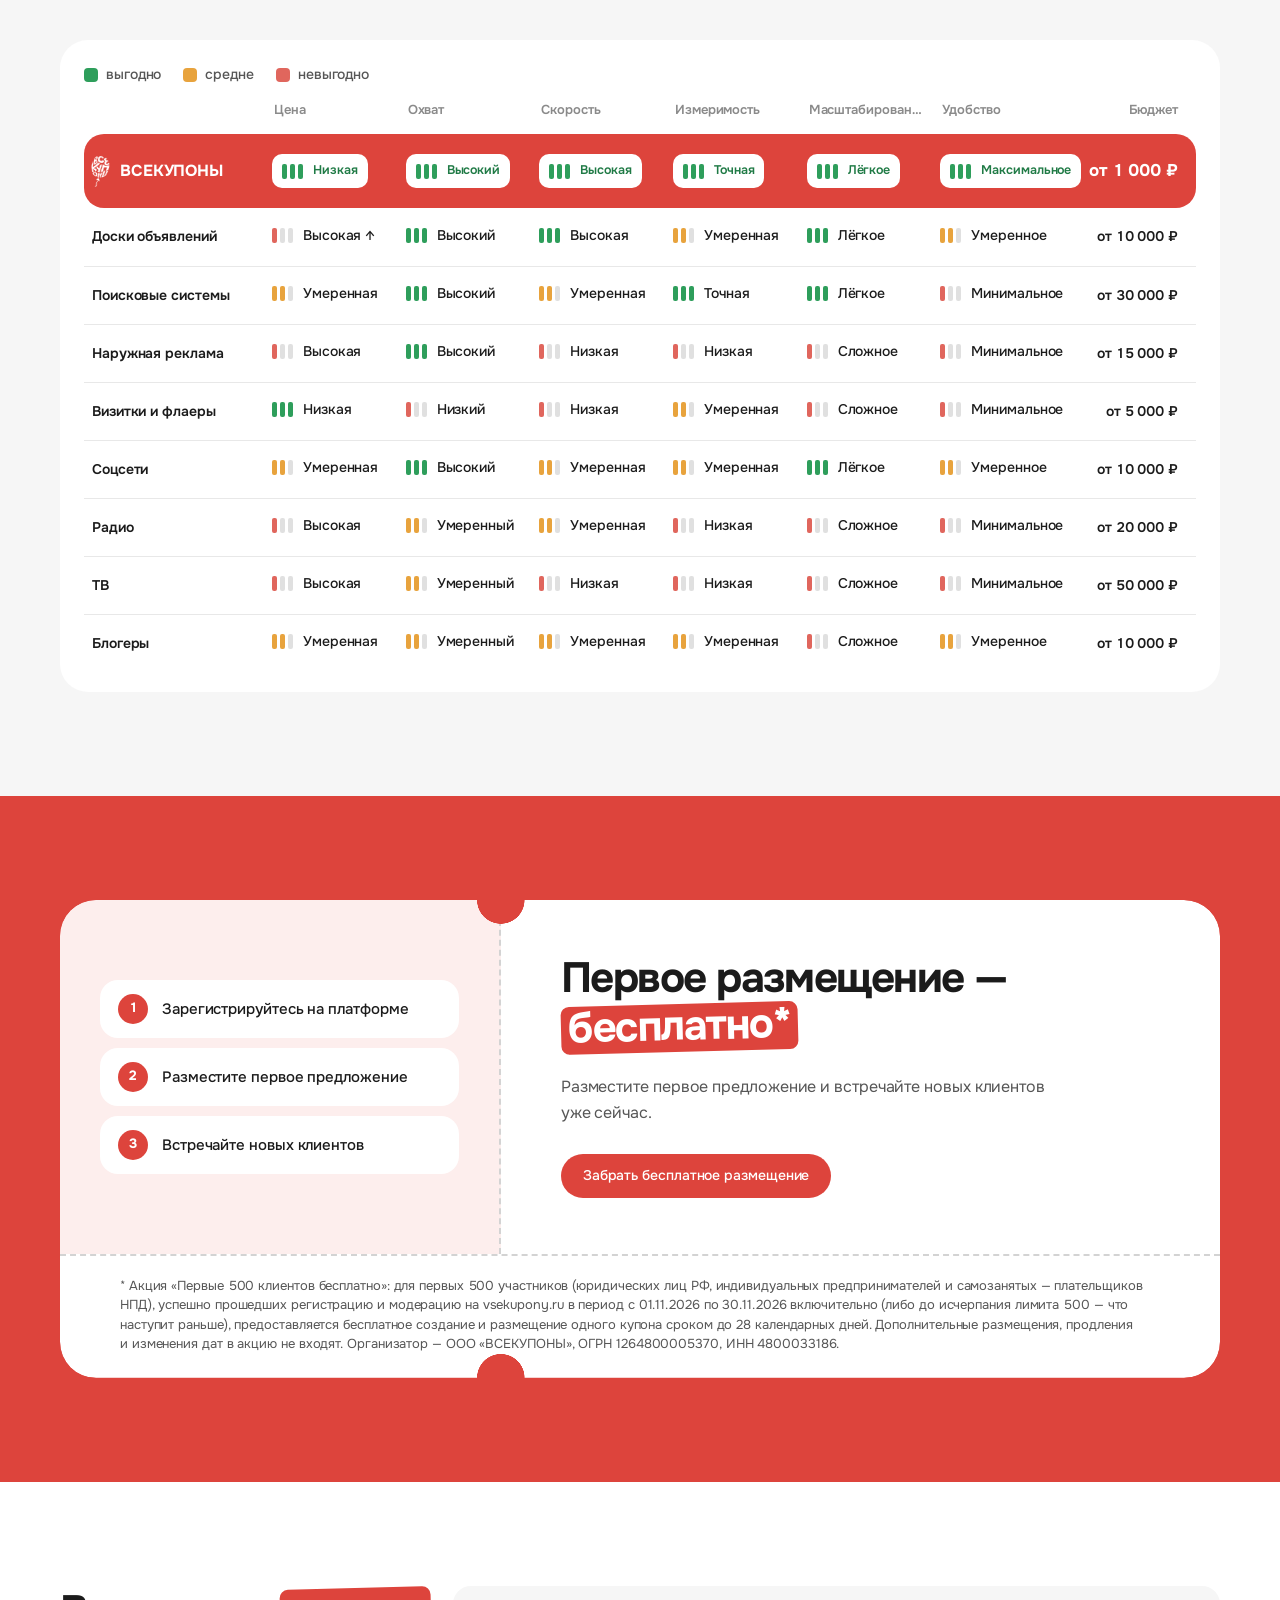
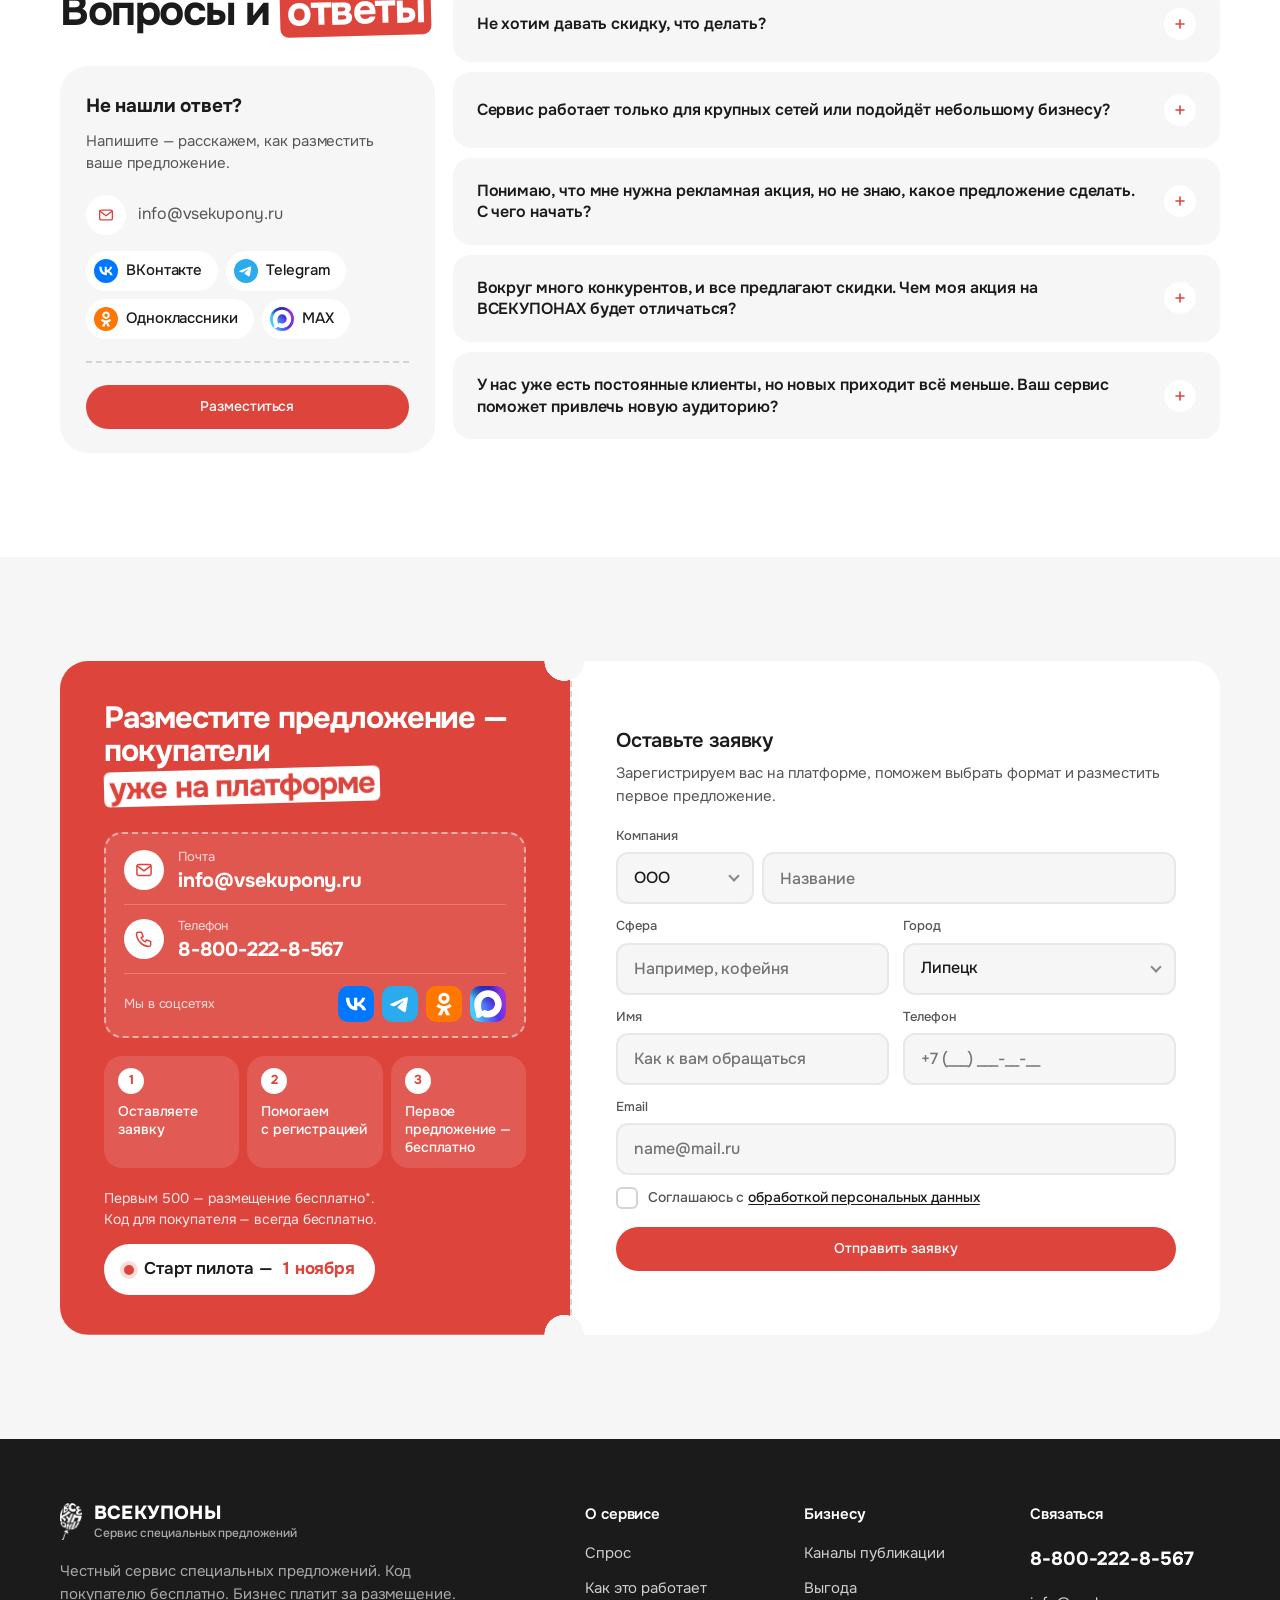
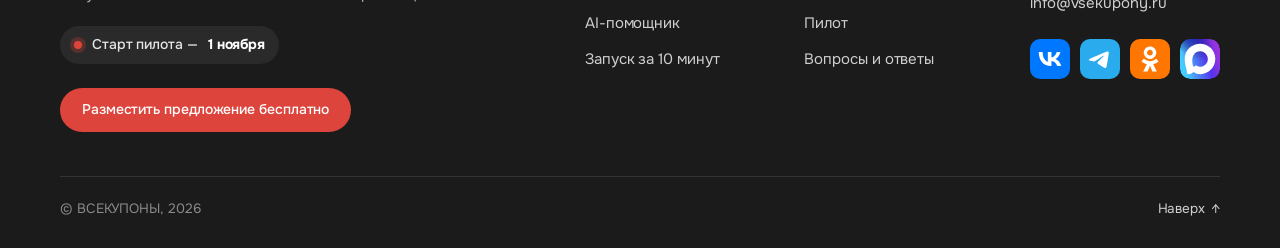
==== commit a21a3b45: "Лендинг для бизнеса: сноска к акции «Первые 500», FAQ — только пять вопросов заказчика Звёздочка у «" ====
--- a/index.html
+++ b/index.html
@@ -8,7 +8,7 @@
 <link rel="preconnect" href="https://fonts.googleapis.com">
 <link rel="preconnect" href="https://fonts.gstatic.com" crossorigin>
 <link href="https://fonts.googleapis.com/css2?family=Onest:wght@400;500;600;700;800&display=swap" rel="stylesheet">
-<link rel="stylesheet" href="assets/business-design.css?v=20261019c">
+<link rel="stylesheet" href="assets/business-design.css?v=20261030a">
 <link rel="icon" href="assets/brand/logo-red.png">
 </head>
 <body>
@@ -534,15 +534,16 @@
           </ol>
         </div>
         <div class="pilot__r">
-          <h2>Первое размещение&nbsp;— <span class="tag">бесплатно</span></h2>
+          <h2>Первое размещение&nbsp;— <span class="tag">бесплатно*</span></h2>
           <p class="text">Разместите первое предложение и&nbsp;встречайте новых клиентов уже сейчас.</p>
           <a class="btn btn--red btn--lg" href="https://vsekupony.ru/auth/?mode=register">Забрать бесплатное размещение</a>
         </div>
-      </div>
-    </div>
-  </section>
-
-  <!-- FAQ: 19 вопросов, первые пять — от заказчика (13.10.2026) -->
+        <p class="pilot__note">* Акция «Первые 500 клиентов бесплатно»: для&nbsp;первых 500 участников (юридических лиц РФ, индивидуальных предпринимателей и&nbsp;самозанятых&nbsp;— плательщиков НПД), успешно прошедших регистрацию и&nbsp;модерацию на&nbsp;vsekupony.ru в&nbsp;период с&nbsp;01.11.2026 по&nbsp;30.11.2026 включительно (либо до&nbsp;исчерпания лимита 500&nbsp;— что наступит раньше), предоставляется бесплатное создание и&nbsp;размещение одного купона сроком до&nbsp;28 календарных дней. Дополнительные размещения, продления и&nbsp;изменения дат в&nbsp;акцию не&nbsp;входят. Организатор&nbsp;— ООО «ВСЕКУПОНЫ», ОГРН 1264800005370, ИНН 4800033186.</p>
+      </div>
+    </div>
+  </section>
+
+  <!-- FAQ: пять вопросов от заказчика (13.10.2026); 14 вопросов из ТЗ убраны 30.10.2026 -->
   <section class="sec" id="faq">
     <div class="wrap faq">
       <div class="faq__aside">
@@ -603,63 +604,6 @@
           <p>На ВСЕКУПОНАХ вы можете предложить скидку, бонус, бесплатную услугу или специальное условие для первого обращения. Человек забирает купон, приходит к вам — а дальше уже ваша задача превратить его в постоянного клиента.</p>
           <p>Мы не обещаем конкретное число продаж, но даём инструмент, который помогает сделать ваше предложение заметным и измерить интерес аудитории.</p>
         </details>
-        <details>
-          <summary>Это не развод? Кто вы такие и откуда цифры?</summary>
-          <p>ВСЕКУПОНЫ — сервис спецпредложений для бизнеса. Сайт vsekupony.ru, телефон 8-800-222-8-567. Цифры по Липецку (сколько выбирают и забирают купоны) берём из статистики платформы и обновляем. Если сомневаетесь — начните с бесплатного первого размещения и сами посмотрите отклик.</p>
-        </details>
-        <details>
-          <summary>Люди правда придут ко мне — или только посмотрят в телефоне?</summary>
-          <p>Мы не обещаем «толпу завтра». Мы даём показ людям, которые уже ищут скидку и купон, и выдачу кода. Дальше человек решает прийти или нет — как после любой рекламы. Смотрите в кабинете: сколько посмотрели и сколько забрали код. Пришёл ли гость — видно у вас на месте, когда называют код.</p>
-        </details>
-        <details>
-          <summary>Сколько это стоит по-честному? Что входит в «от 1 000 ₽»?</summary>
-          <p>Вы платите за размещение предложения, не за «продажу купона» человеку. Ориентир входа — от 1 000 ₽. Точная сумма зависит от города и каналов (сайт + соцсети) и считается в кабинете до оплаты. Код покупатель забирает бесплатно.</p>
-        </details>
-        <details class="is-more">
-          <summary>«Бесплатно для 500» — навсегда? Что потом?</summary>
-          <p>Нет, не навсегда. Первым 500 зарегистрировавшимся рекламодателям — первое размещение бесплатно (на условиях пилота, ориентир — 1 месяц). Потом — обычная оплата размещения, если решите продлить. Условия после пилота говорим до старта, без сюрпризов в конце месяца.</p>
-        </details>
-        <details class="is-more">
-          <summary>Покупатель платит вам за купон?</summary>
-          <p>Нет. Покупатель забирает код бесплатно — без регистрации. Деньги за размещение платите вы как бизнес.</p>
-        </details>
-        <details class="is-more">
-          <summary>Есть комиссия с моих продаж?</summary>
-          <p>Нет процента «с чека» за то, что гость пришёл по коду. Модель простая: оплата размещения на срок. Продажу и чек делаете вы у себя.</p>
-        </details>
-        <details class="is-more">
-          <summary>Мне каждый день что-то вести — посты, настройки, ответы?</summary>
-          <p>Нет. Один раз оформили предложение, опубликовали — оно крутится на сайте и в каналах пакета. Статистику можно смотреть, когда удобно. Каждый день «вести SMM ради купона» не нужно.</p>
-        </details>
-        <details class="is-more">
-          <summary>А если я не умею придумывать акции и делать картинки?</summary>
-          <p>Для этого AI-помощник: варианты оффера, картинка, подсказка механики под вашу нишу. Можно взять простой формат: скидка, 1+1, подарок, первый визит. Не нужно быть маркетологом.</p>
-        </details>
-        <details class="is-more">
-          <summary>Где именно меня увидят?</summary>
-          <p>На витрине города на vsekupony.ru, в поиске по странице предложения и в соцсетях города из пакета: ВКонтакте, Telegram, Одноклассники, MAX. Одно размещение — несколько точек показа.</p>
-        </details>
-        <details class="is-more">
-          <summary>Как я пойму на кассе, что человек пришёл с ВСЕКУПОНОВ?</summary>
-          <p>Гость называет или показывает код из вашего предложения. Вы проверяете условия акции и применяете скидку / подарок у себя. Отдельное приложение на кассу для MVP не требуется.</p>
-        </details>
-        <details class="is-more">
-          <summary>Можно ограничить: только будни, только новым, лимит штук?</summary>
-          <p>Да, условия задаёте вы в предложении: кому, когда и на каких правилах действует акция. Чем яснее условия — тем меньше вопросов у гостя и у вас на месте.</p>
-        </details>
-        <details class="is-more">
-          <summary>Я ИП или ООО, точка одна — мне подойдёт?</summary>
-          <p>Да, если вы ИП или ООО. Самозанятым размещение недоступно. Локальному бизнесу как раз нужен показ в своём городе — без огромного рекламного бюджета.</p>
-        </details>
-        <details class="is-more">
-          <summary>Сколько ждать от регистрации до первых гостей?</summary>
-          <p>Оформить предложение можно до 10 минут. Дальше — модерация и публикация. Когда пойдут заборы кода — зависит от оффера, ниши и сезона. Мы ускоряем путь «увидел → взял код → пришёл», но не обещаем очередь у двери в конкретный день.</p>
-        </details>
-        <details class="is-more">
-          <summary>Если не зайдёт — можно просто не продлевать?</summary>
-          <p>Да. Размещение на срок (1 месяц). Не продлили — не платите дальше. Это нормальный способ проверить канал без долгого договора «на год вперёд».</p>
-        </details>
-        <button type="button" class="faq__more" data-faq-more>Показать все вопросы<span>ещё 11</span></button>
       </div>
     </div>
   </section>
@@ -680,7 +624,7 @@
           <li><em>3</em><span>Первое предложение&nbsp;— бесплатно</span></li>
         </ol>
         <div class="final__cta">
-          <p class="small">Первым 500&nbsp;— размещение бесплатно.<br>Код для&nbsp;покупателя&nbsp;— всегда бесплатно.</p>
+          <p class="small">Первым 500&nbsp;— размещение бесплатно*.<br>Код для&nbsp;покупателя&nbsp;— всегда бесплатно.</p>
           <p class="final__start">Старт пилота&nbsp;— <b>1&nbsp;ноября</b></p>
         </div>
       </div>
--- a/assets/business-design.css
+++ b/assets/business-design.css
@@ -2641,3 +2641,9 @@
   .dstat--nonum .dstat__main > span{font-size:22px}
   .dstat--nonum .dstat__sub > span{margin-top:0;font-size:18px}
 }
+
+/* Примечание к акции «Первые 500» (30.10): на всю ширину купона внизу,
+   мелко, но площадью не меньше 7% блока */
+.pilot__note{grid-column:1/-1;margin:0;padding:20px 60px 24px;border-top:2px dashed var(--line-strong);font-size:13px;line-height:1.5;color:var(--ink-2);text-wrap:pretty}
+@media (max-width:1000px){.pilot__note{order:4;padding:18px 40px 22px}}
+@media (max-width:720px){.pilot__note{padding:16px 22px 20px;font-size:12px}}
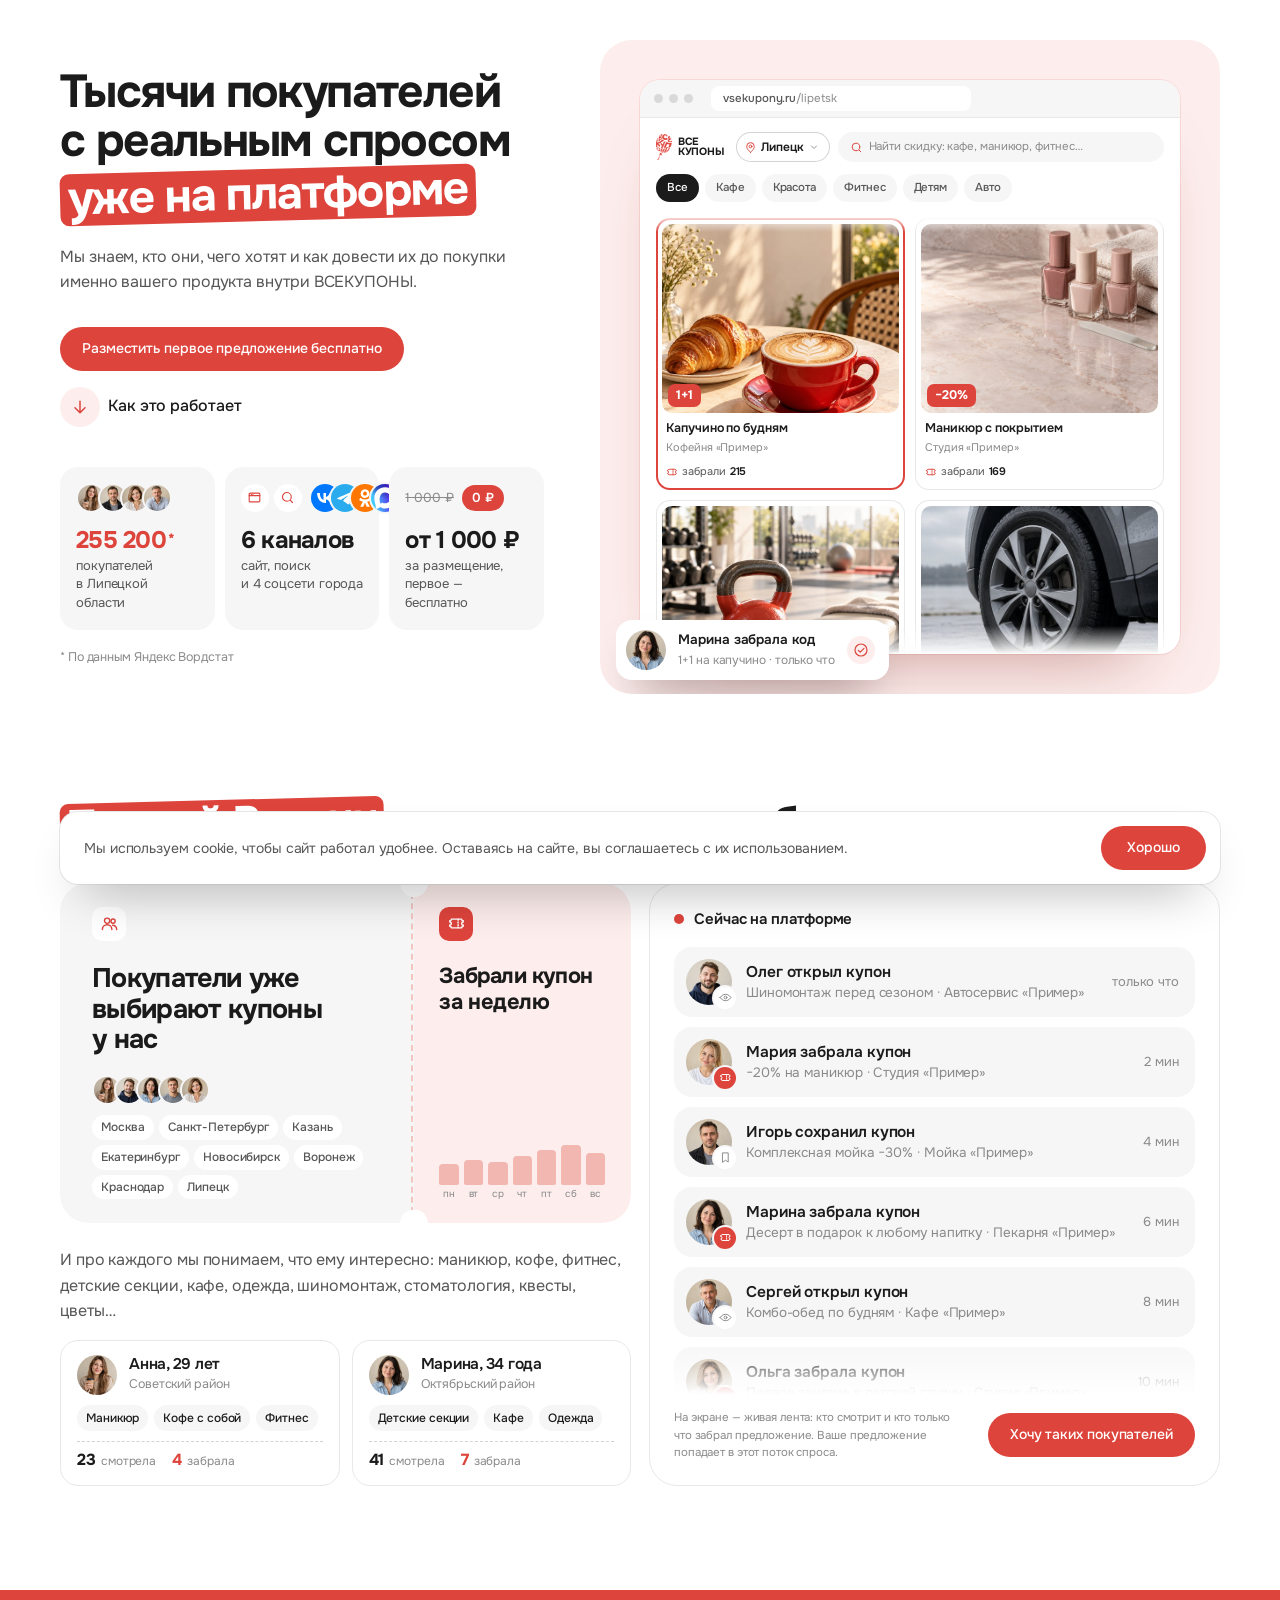
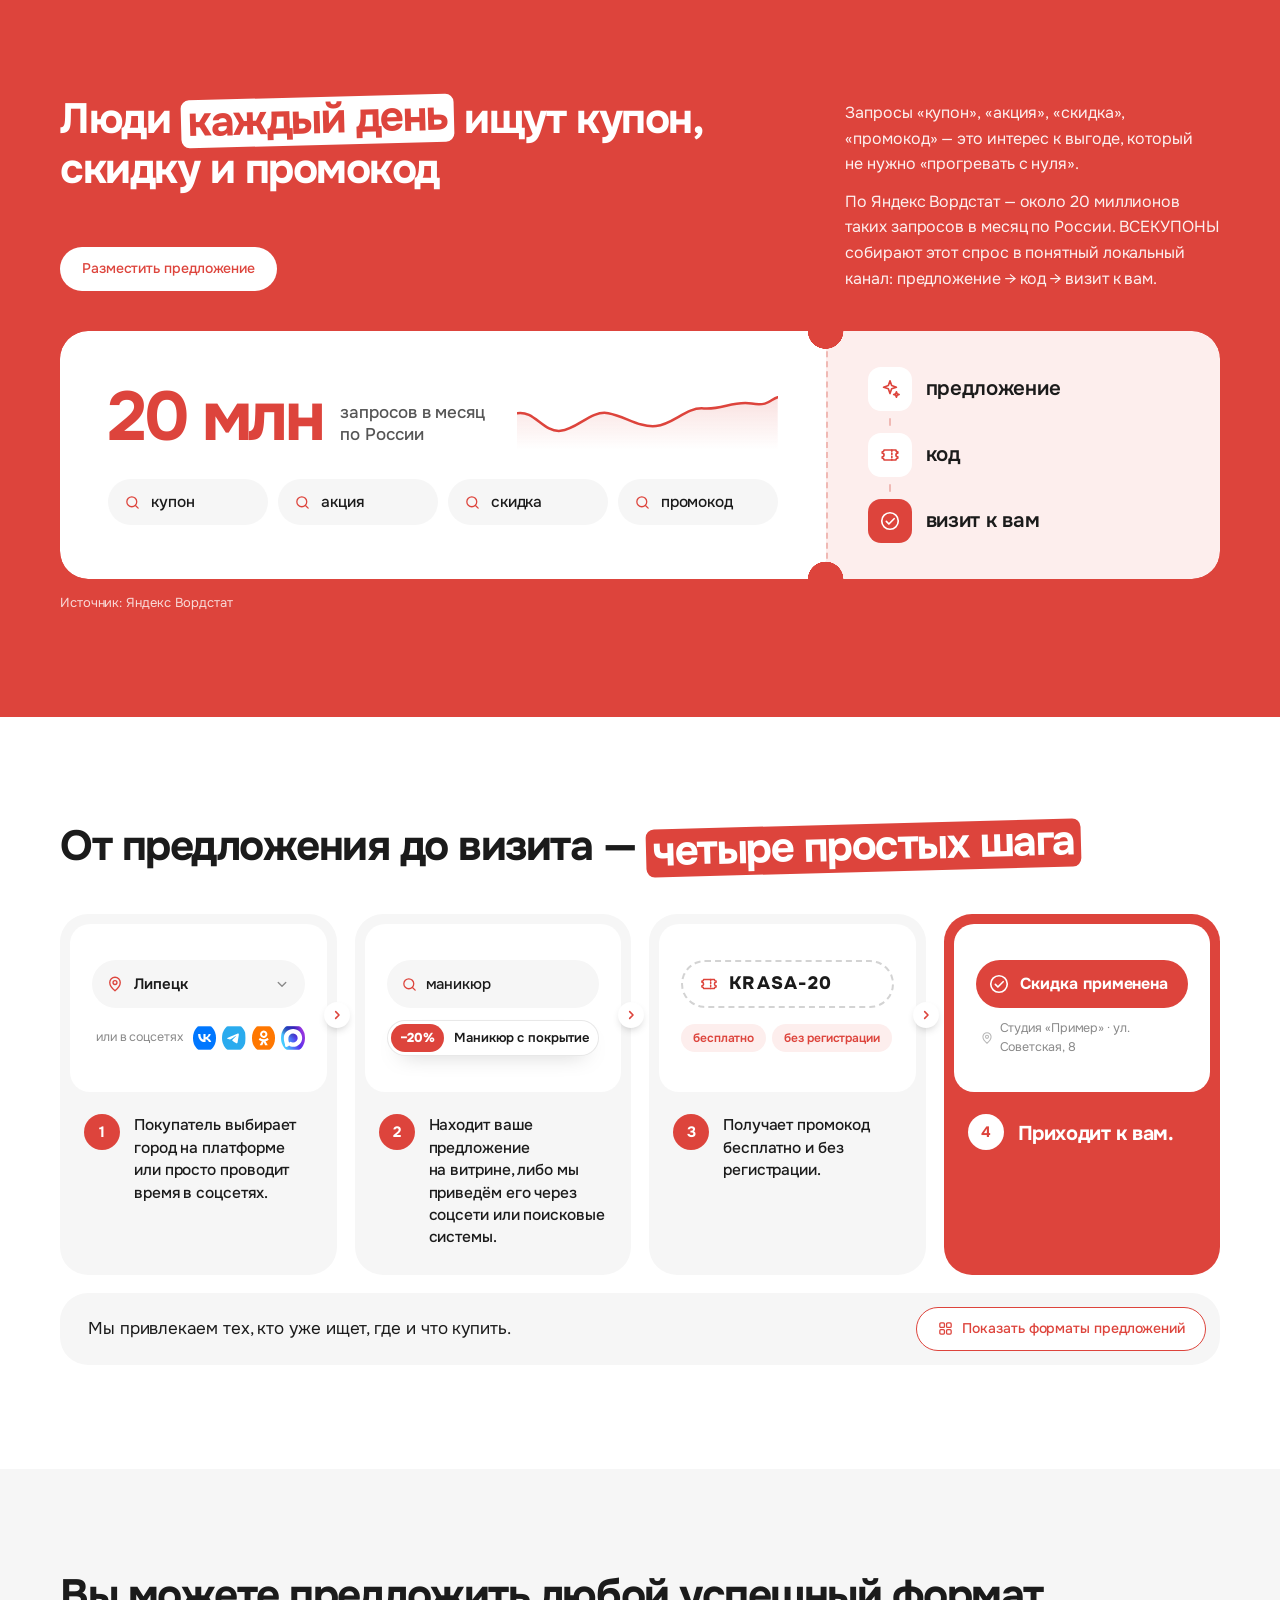
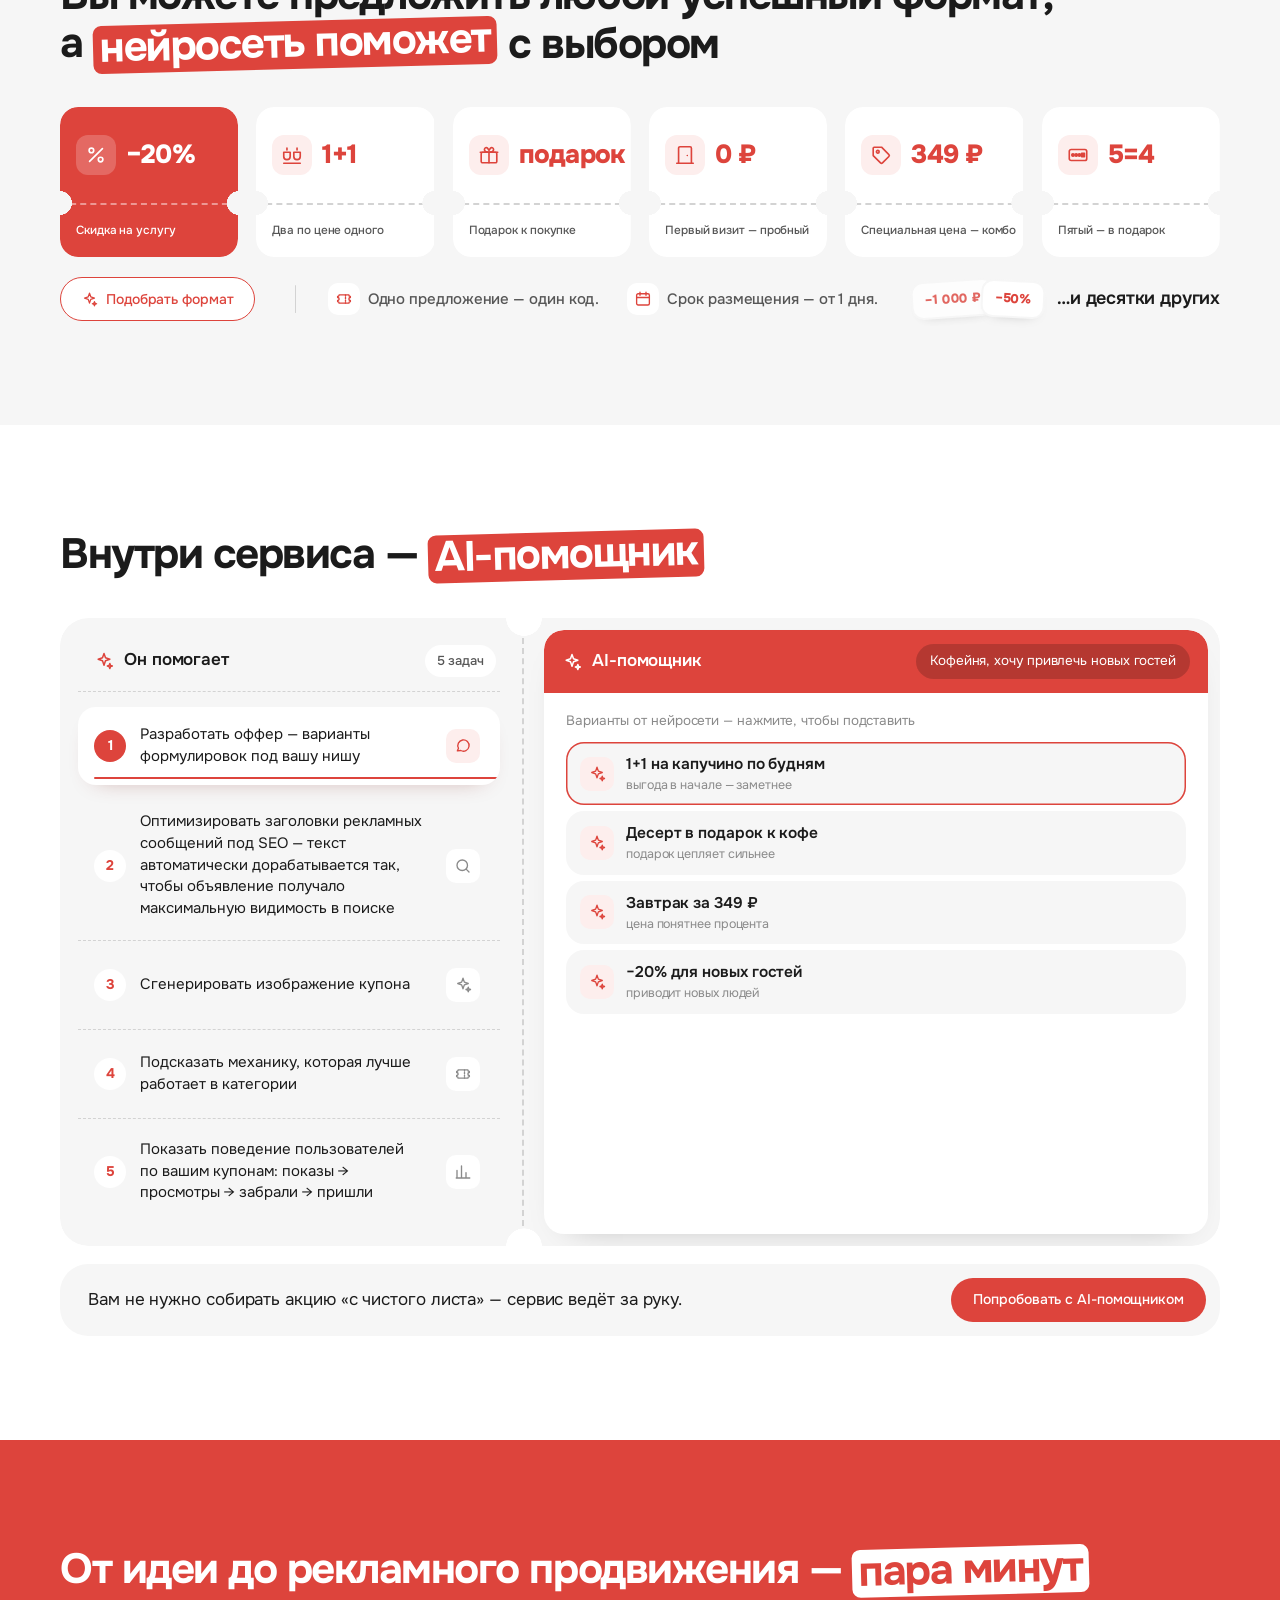
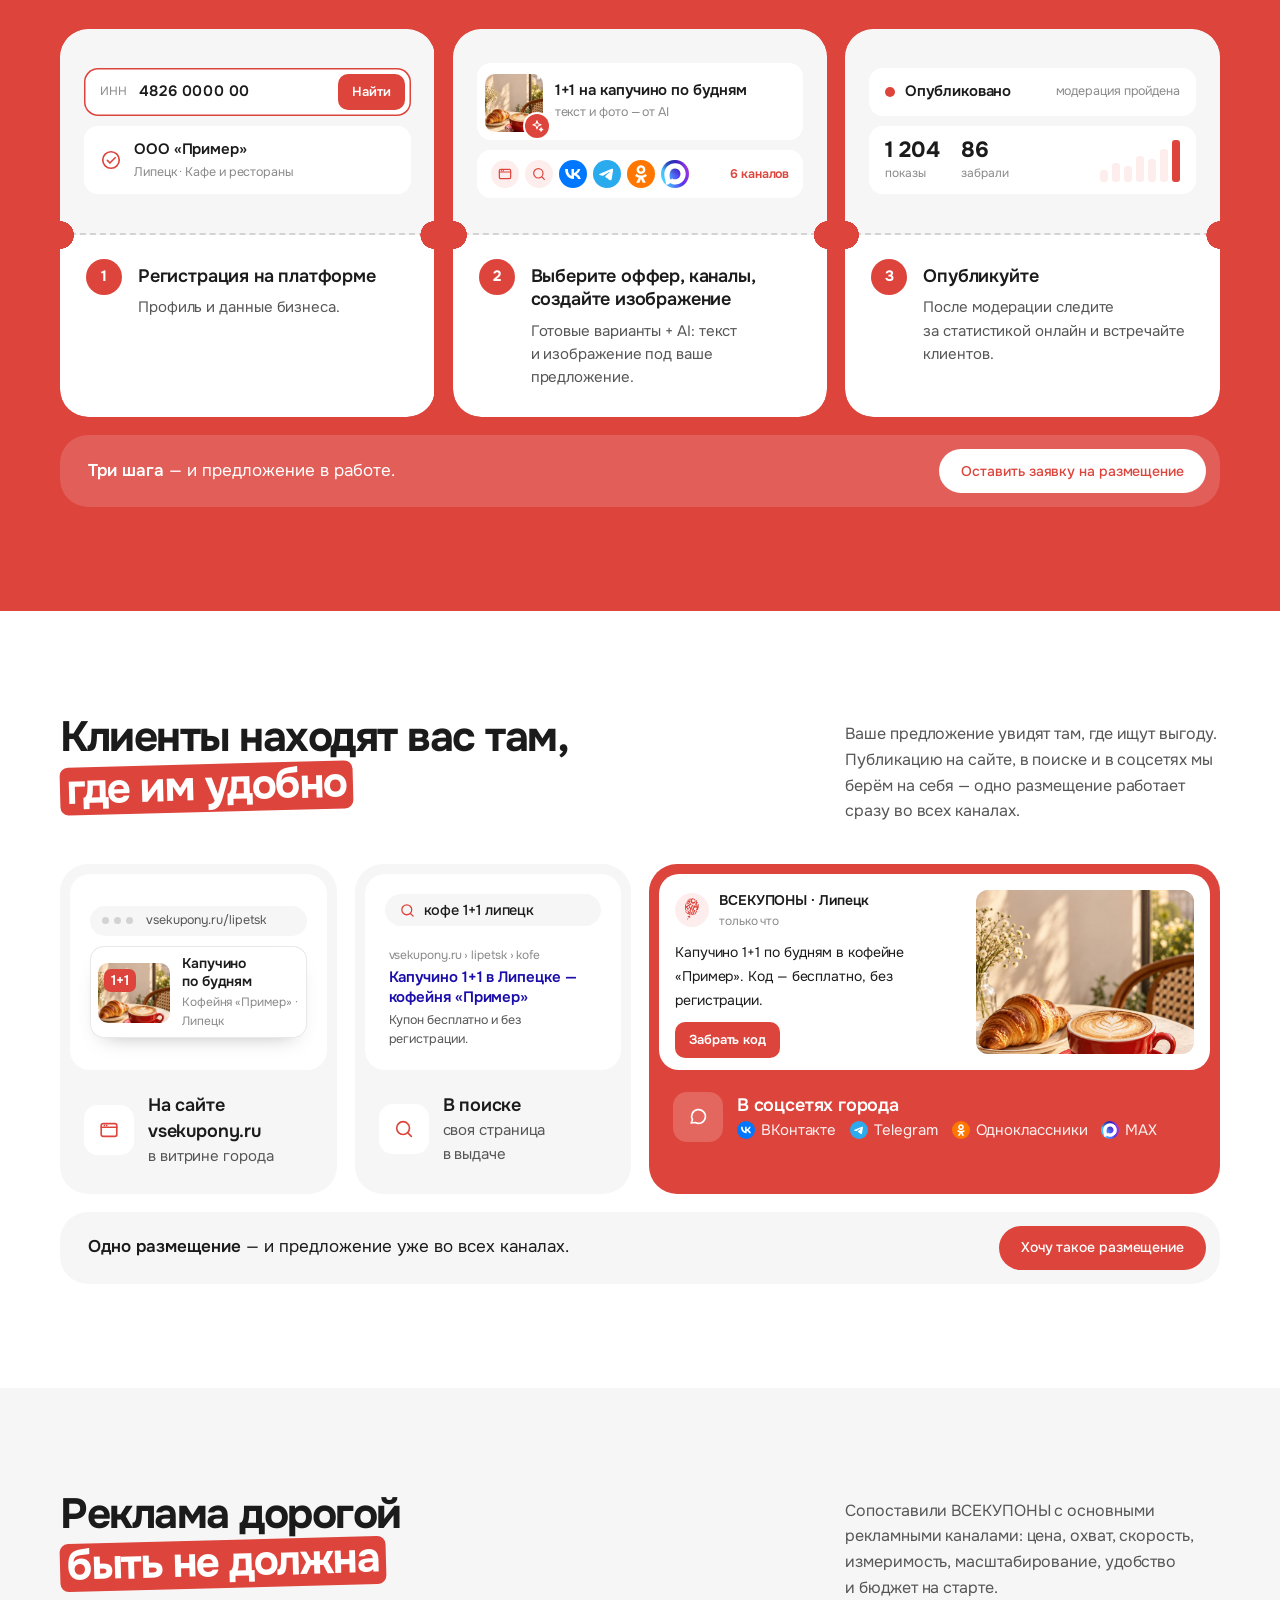
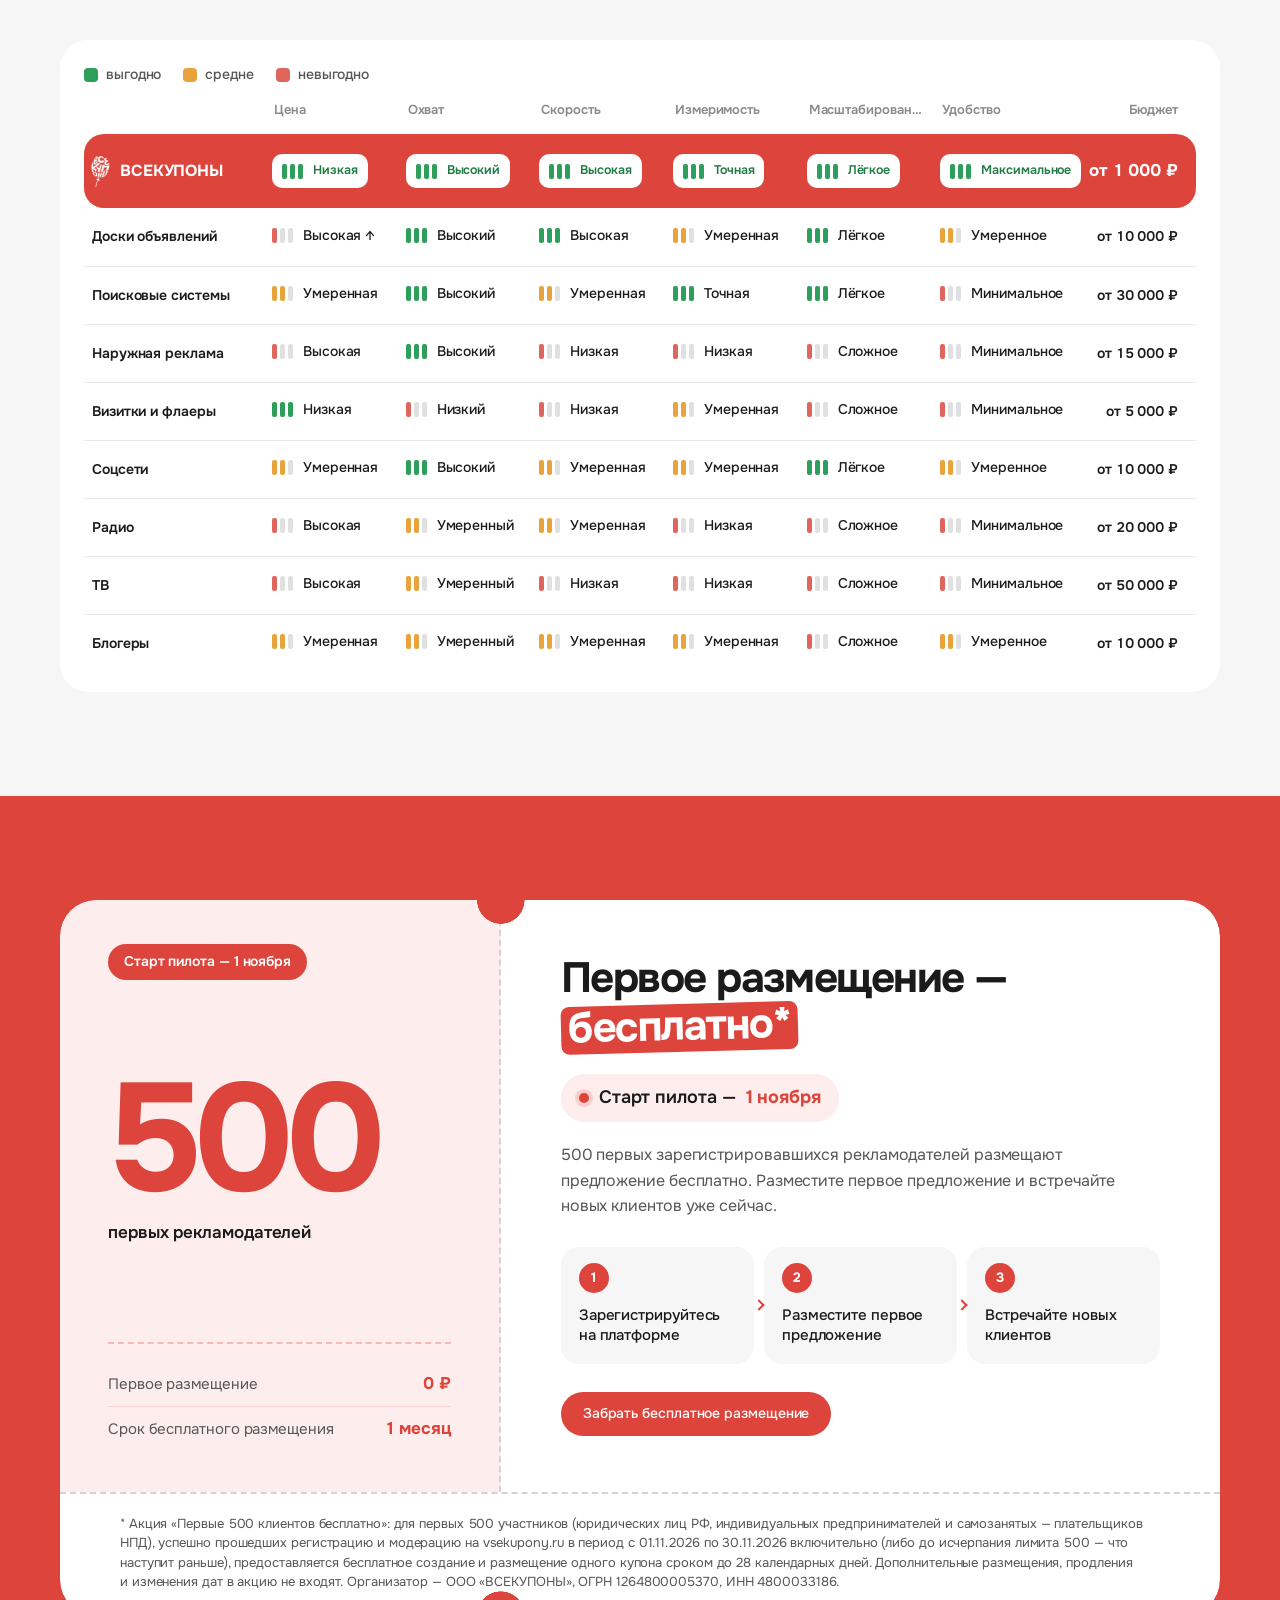
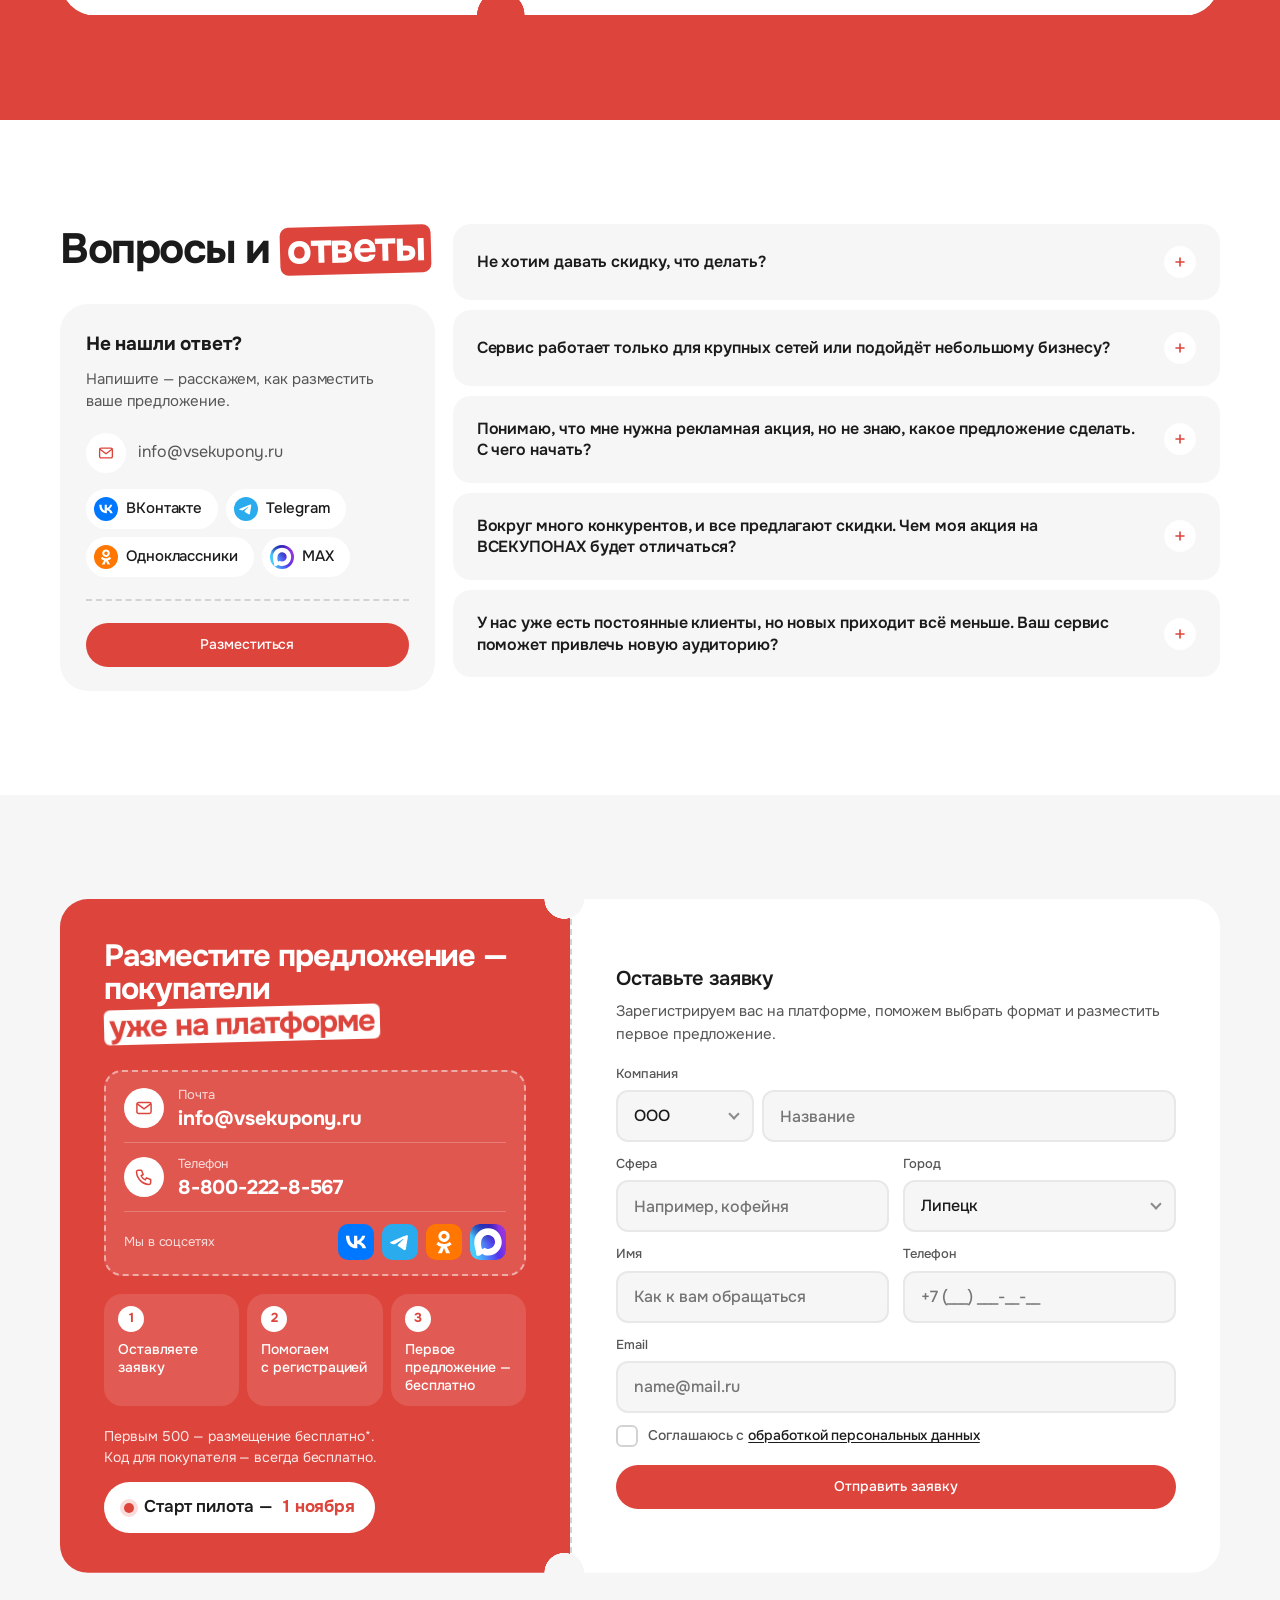
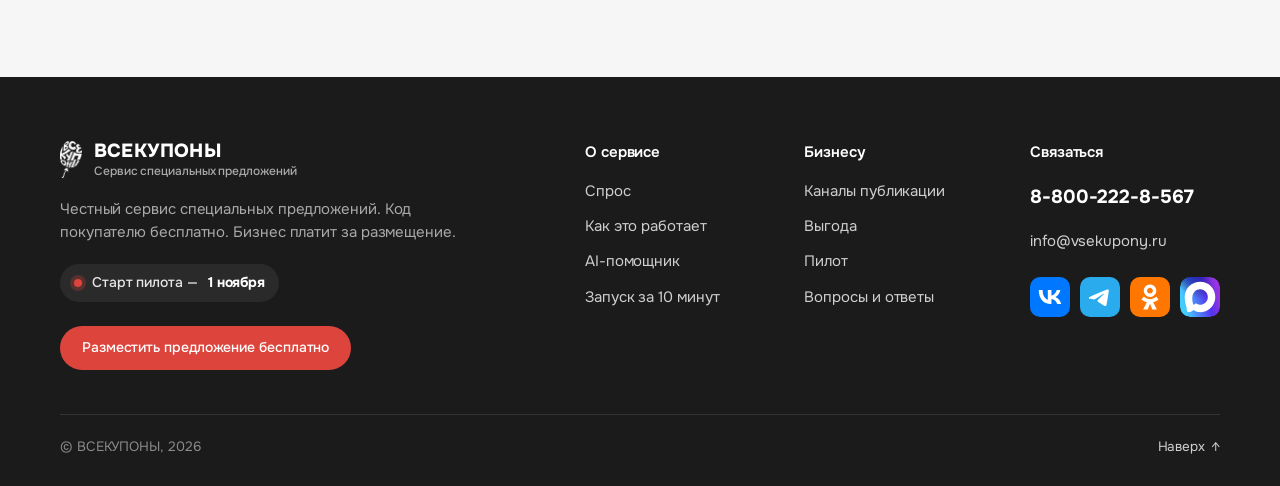
==== commit 1c3ece04: "Лендинг для бизнеса: вернул купон пилота с «500», датой старта и шагами Вид до правок 28.10, по скри" ====
--- a/index.html
+++ b/index.html
@@ -525,17 +525,24 @@
   <!-- Пилот — большой купон -->
   <section class="sec sec--red" id="pilot">
     <div class="wrap">
-      <div class="pilot pilot--steps">
+      <div class="pilot">
         <div class="pilot__l">
+          <span class="pilot__k pilot__k--date">Старт пилота&nbsp;— 1&nbsp;ноября</span>
+          <div class="pilot__num"><b>500</b><span>первых рекламодателей</span></div>
+          <dl class="pilot__rows">
+            <div><dt>Первое размещение</dt><dd>0&nbsp;₽</dd></div>
+            <div><dt>Срок бесплатного размещения</dt><dd>1&nbsp;месяц</dd></div>
+          </dl>
+        </div>
+        <div class="pilot__r">
+          <h2>Первое размещение&nbsp;— <span class="tag">бесплатно*</span></h2>
+          <p class="pilot__start">Старт пилота&nbsp;— <b>1&nbsp;ноября</b></p>
+          <p class="text">500 первых зарегистрировавшихся рекламодателей размещают предложение бесплатно. Разместите первое предложение и&nbsp;встречайте новых клиентов уже сейчас.</p>
           <ol class="pilot__steps">
             <li><em>1</em><span>Зарегистрируйтесь на&nbsp;платформе</span></li>
             <li><em>2</em><span>Разместите первое предложение</span></li>
             <li><em>3</em><span>Встречайте новых клиентов</span></li>
           </ol>
-        </div>
-        <div class="pilot__r">
-          <h2>Первое размещение&nbsp;— <span class="tag">бесплатно*</span></h2>
-          <p class="text">Разместите первое предложение и&nbsp;встречайте новых клиентов уже сейчас.</p>
           <a class="btn btn--red btn--lg" href="https://vsekupony.ru/auth/?mode=register">Забрать бесплатное размещение</a>
         </div>
         <p class="pilot__note">* Акция «Первые 500 клиентов бесплатно»: для&nbsp;первых 500 участников (юридических лиц РФ, индивидуальных предпринимателей и&nbsp;самозанятых&nbsp;— плательщиков НПД), успешно прошедших регистрацию и&nbsp;модерацию на&nbsp;vsekupony.ru в&nbsp;период с&nbsp;01.11.2026 по&nbsp;30.11.2026 включительно (либо до&nbsp;исчерпания лимита 500&nbsp;— что наступит раньше), предоставляется бесплатное создание и&nbsp;размещение одного купона сроком до&nbsp;28 календарных дней. Дополнительные размещения, продления и&nbsp;изменения дат в&nbsp;акцию не&nbsp;входят. Организатор&nbsp;— ООО «ВСЕКУПОНЫ», ОГРН 1264800005370, ИНН 4800033186.</p>
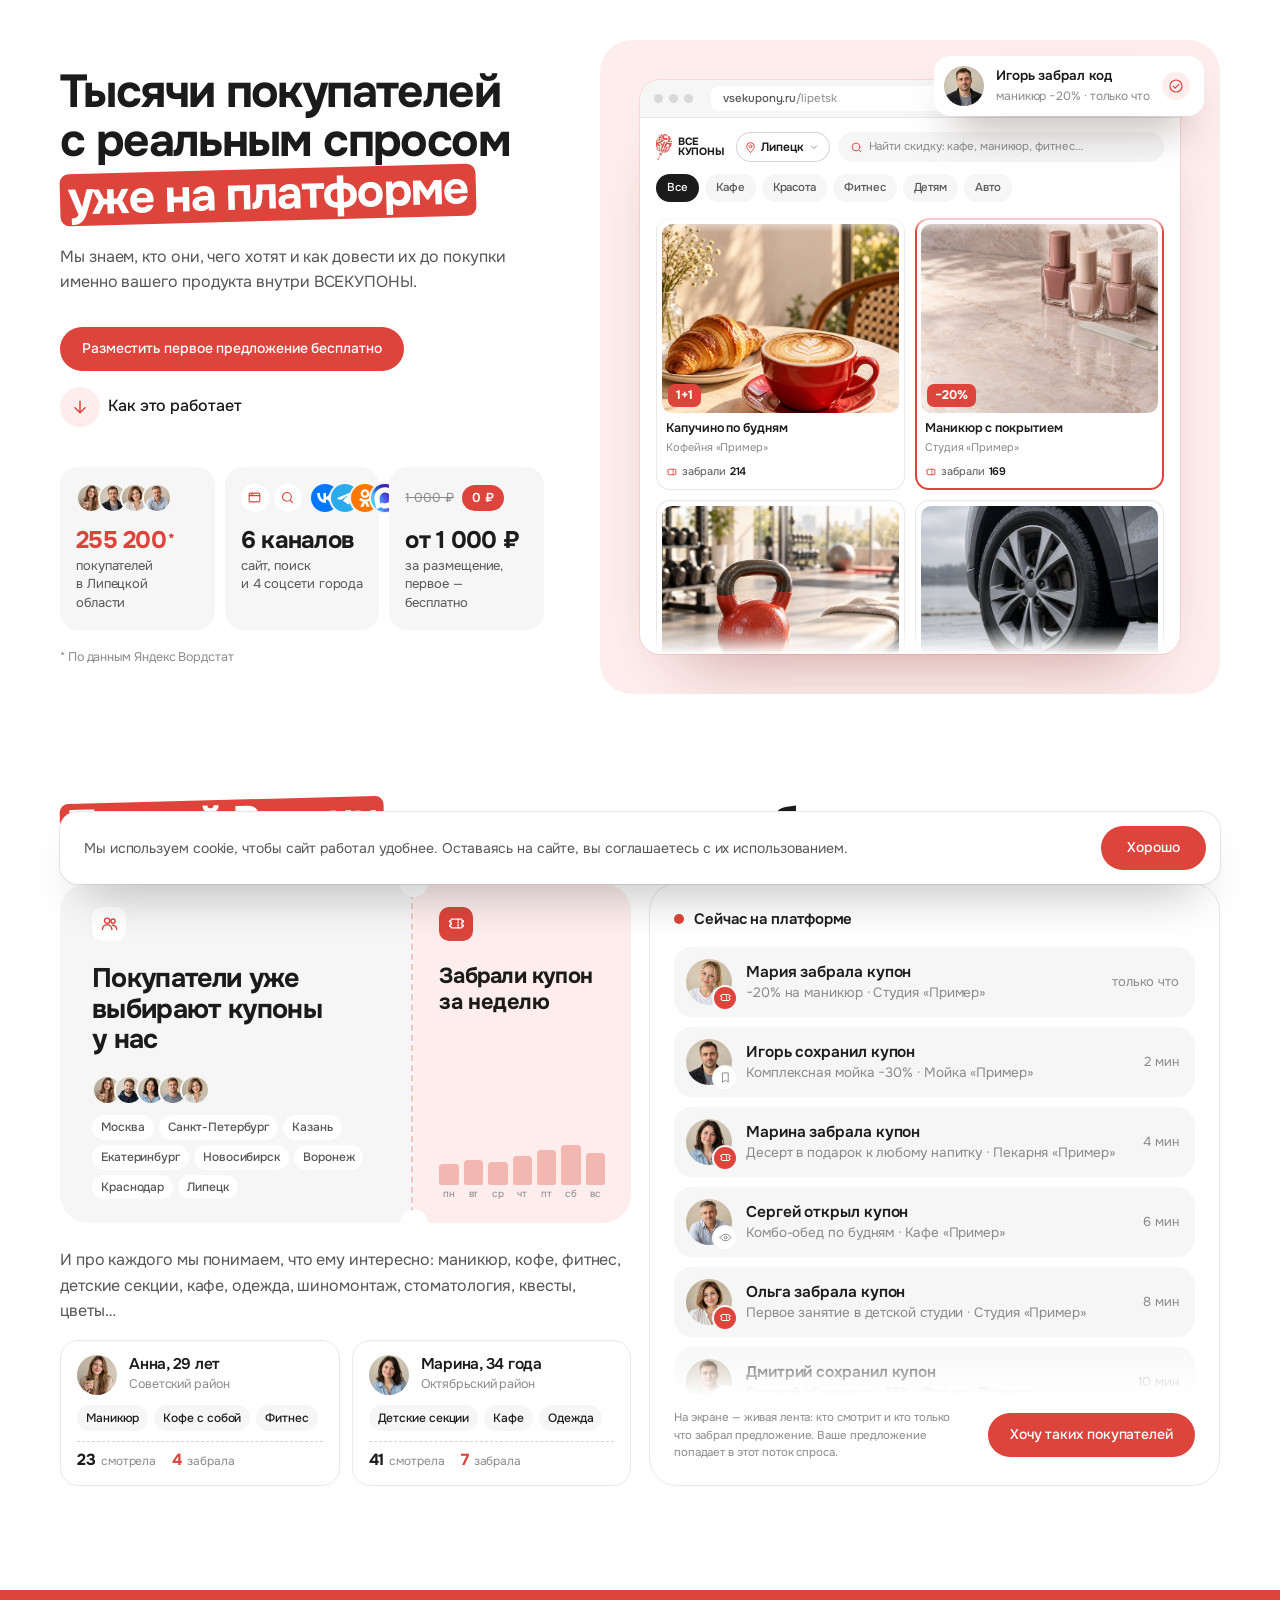
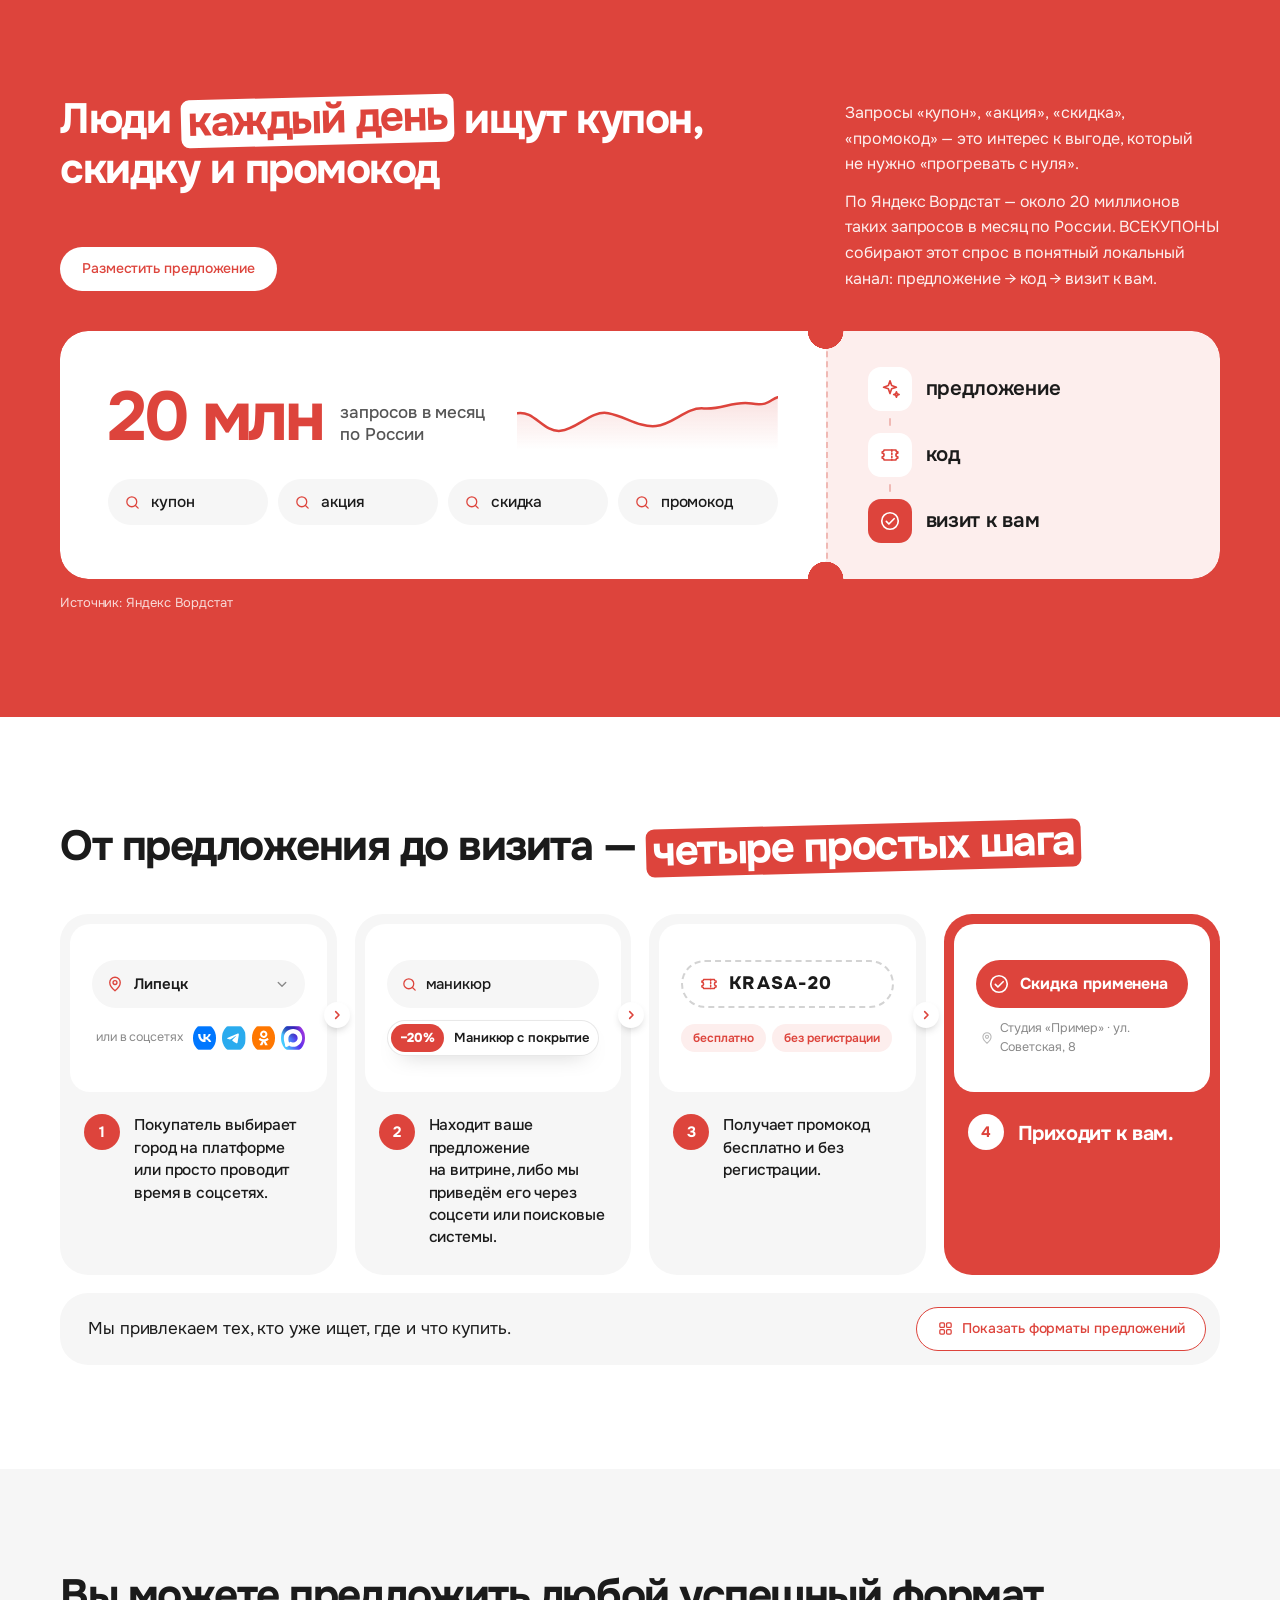
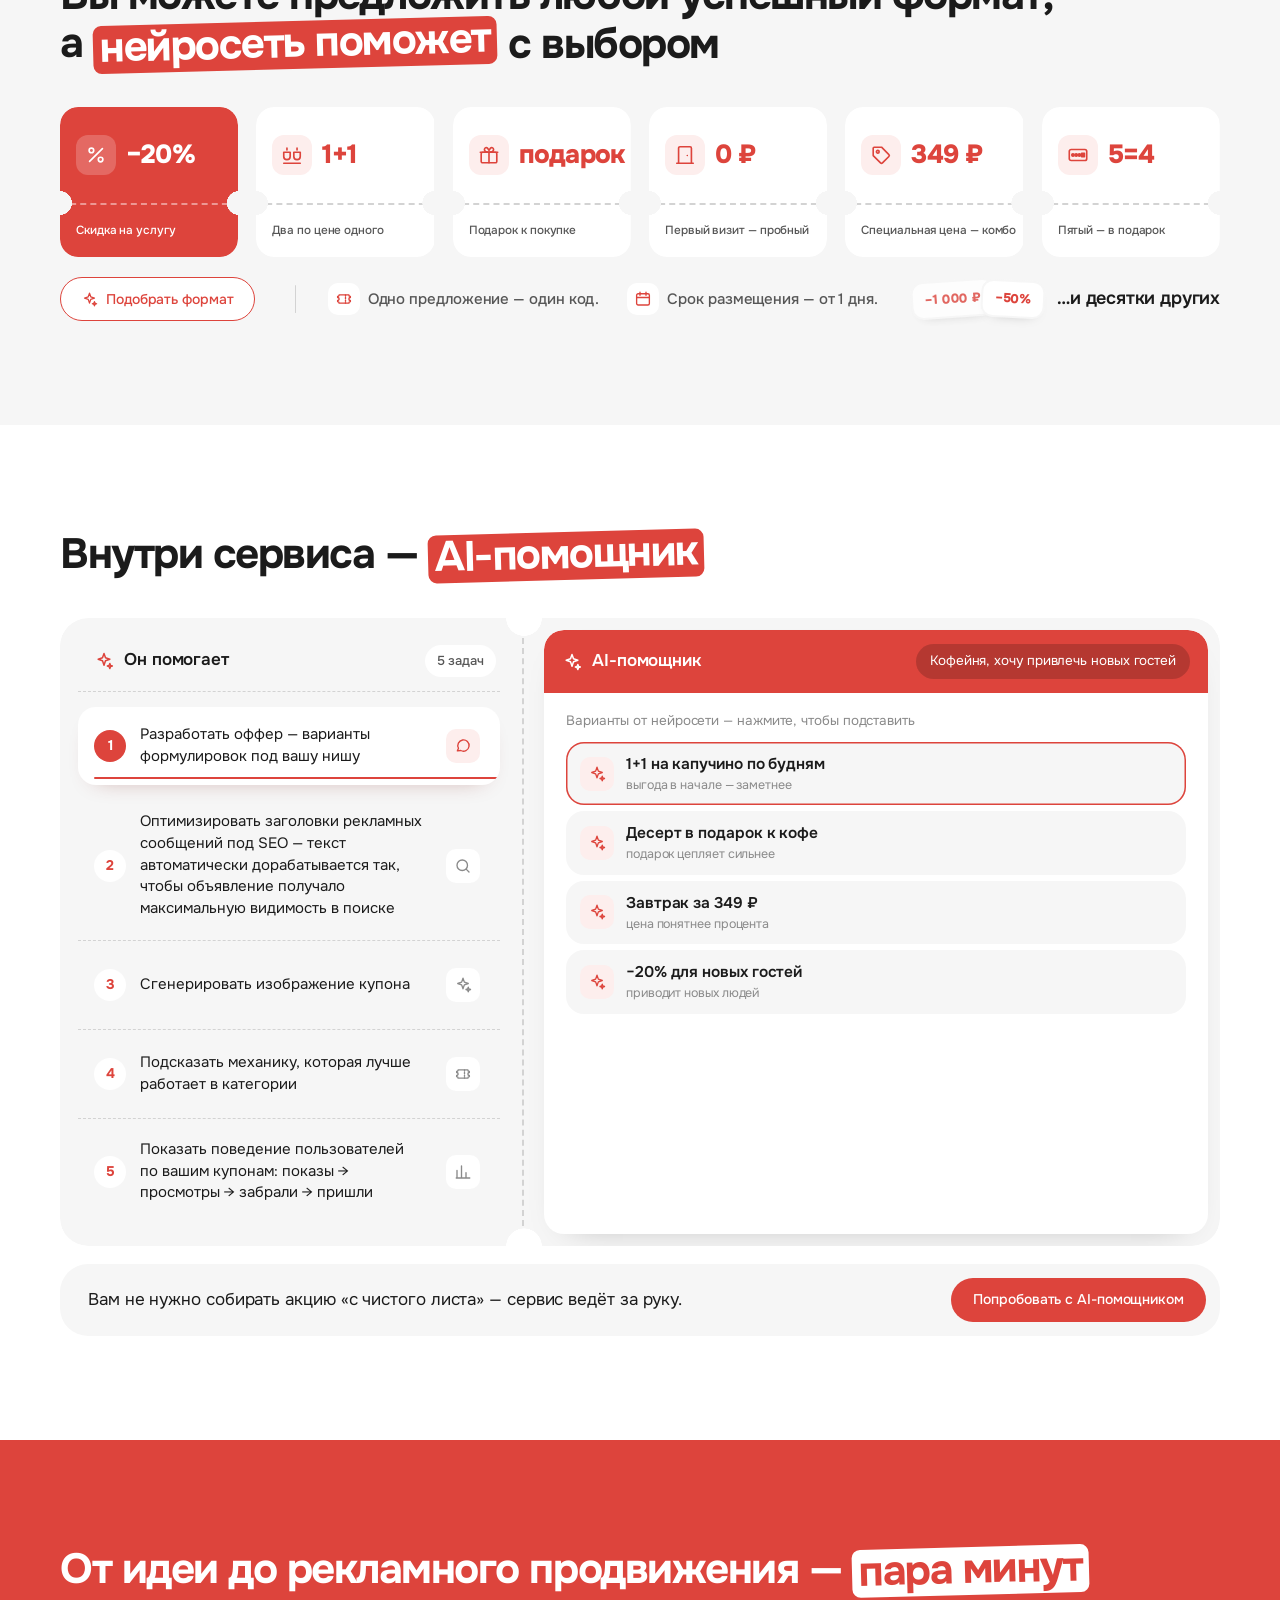
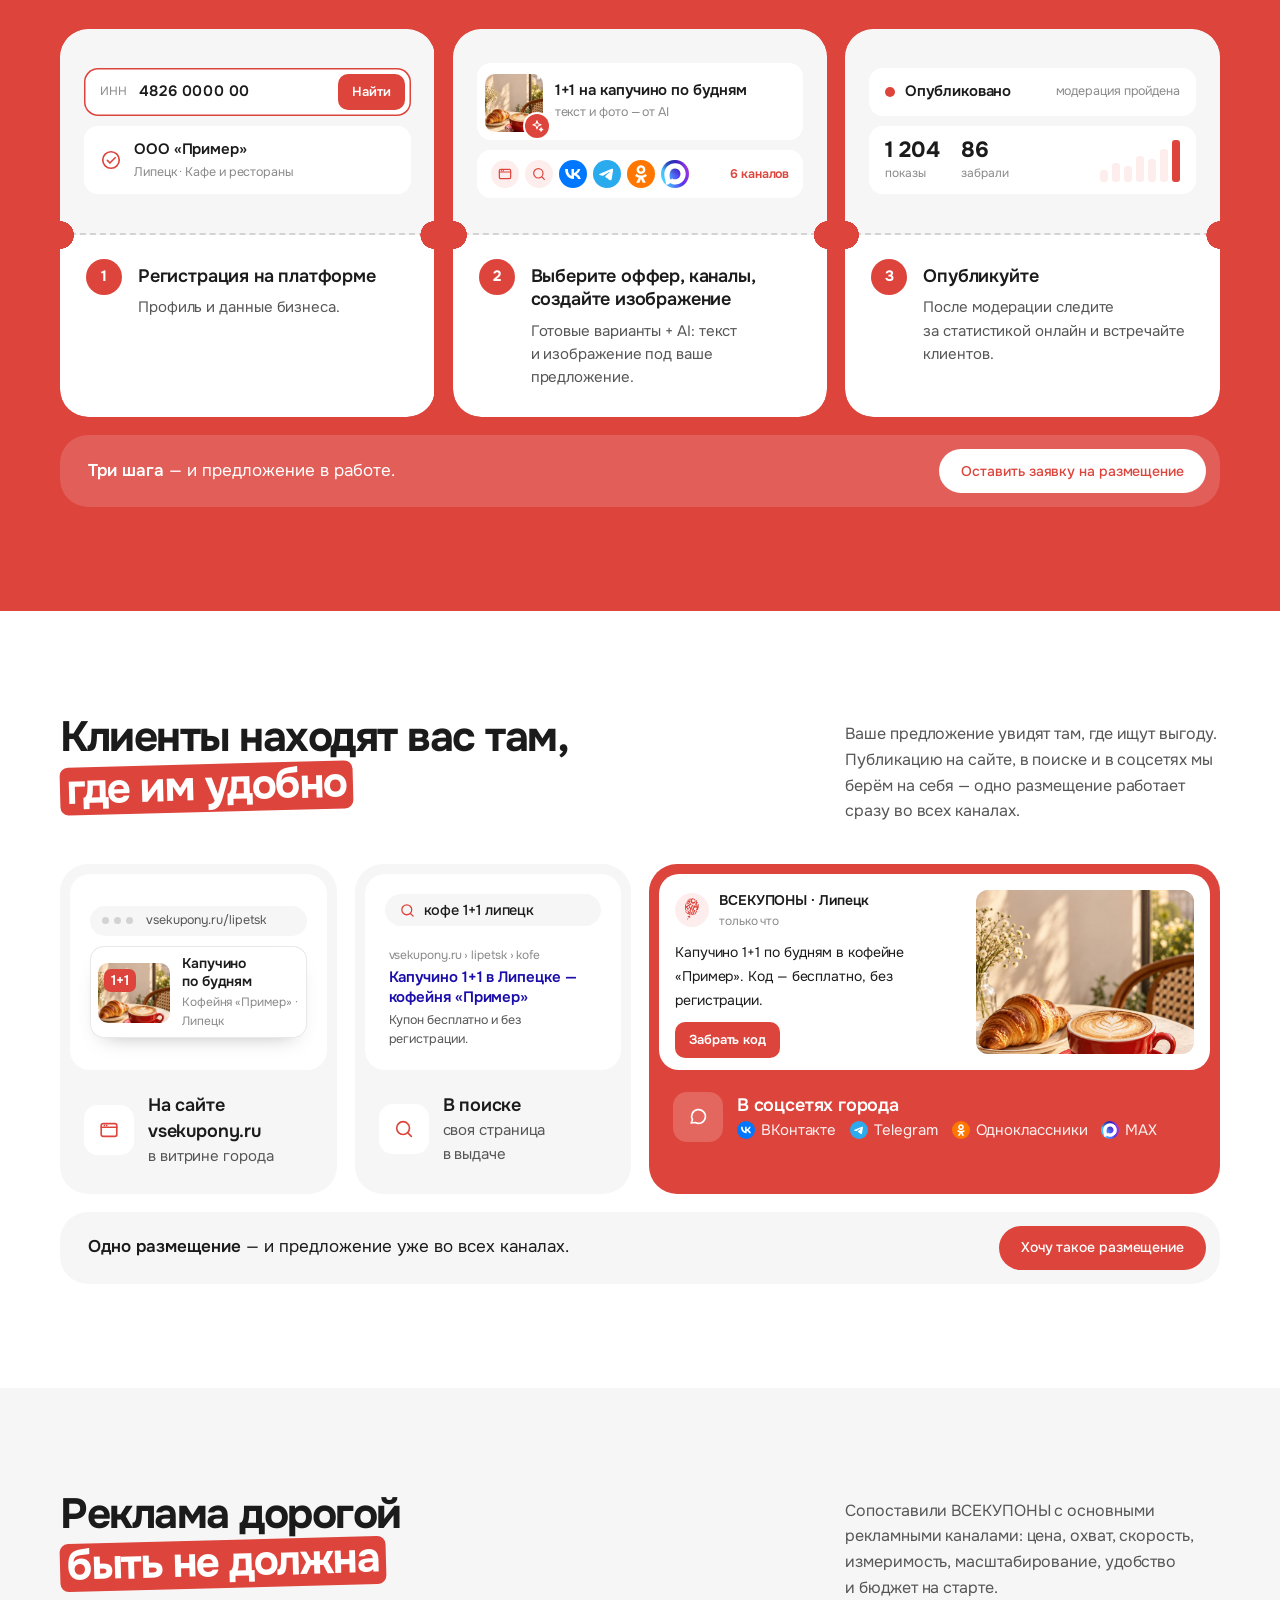
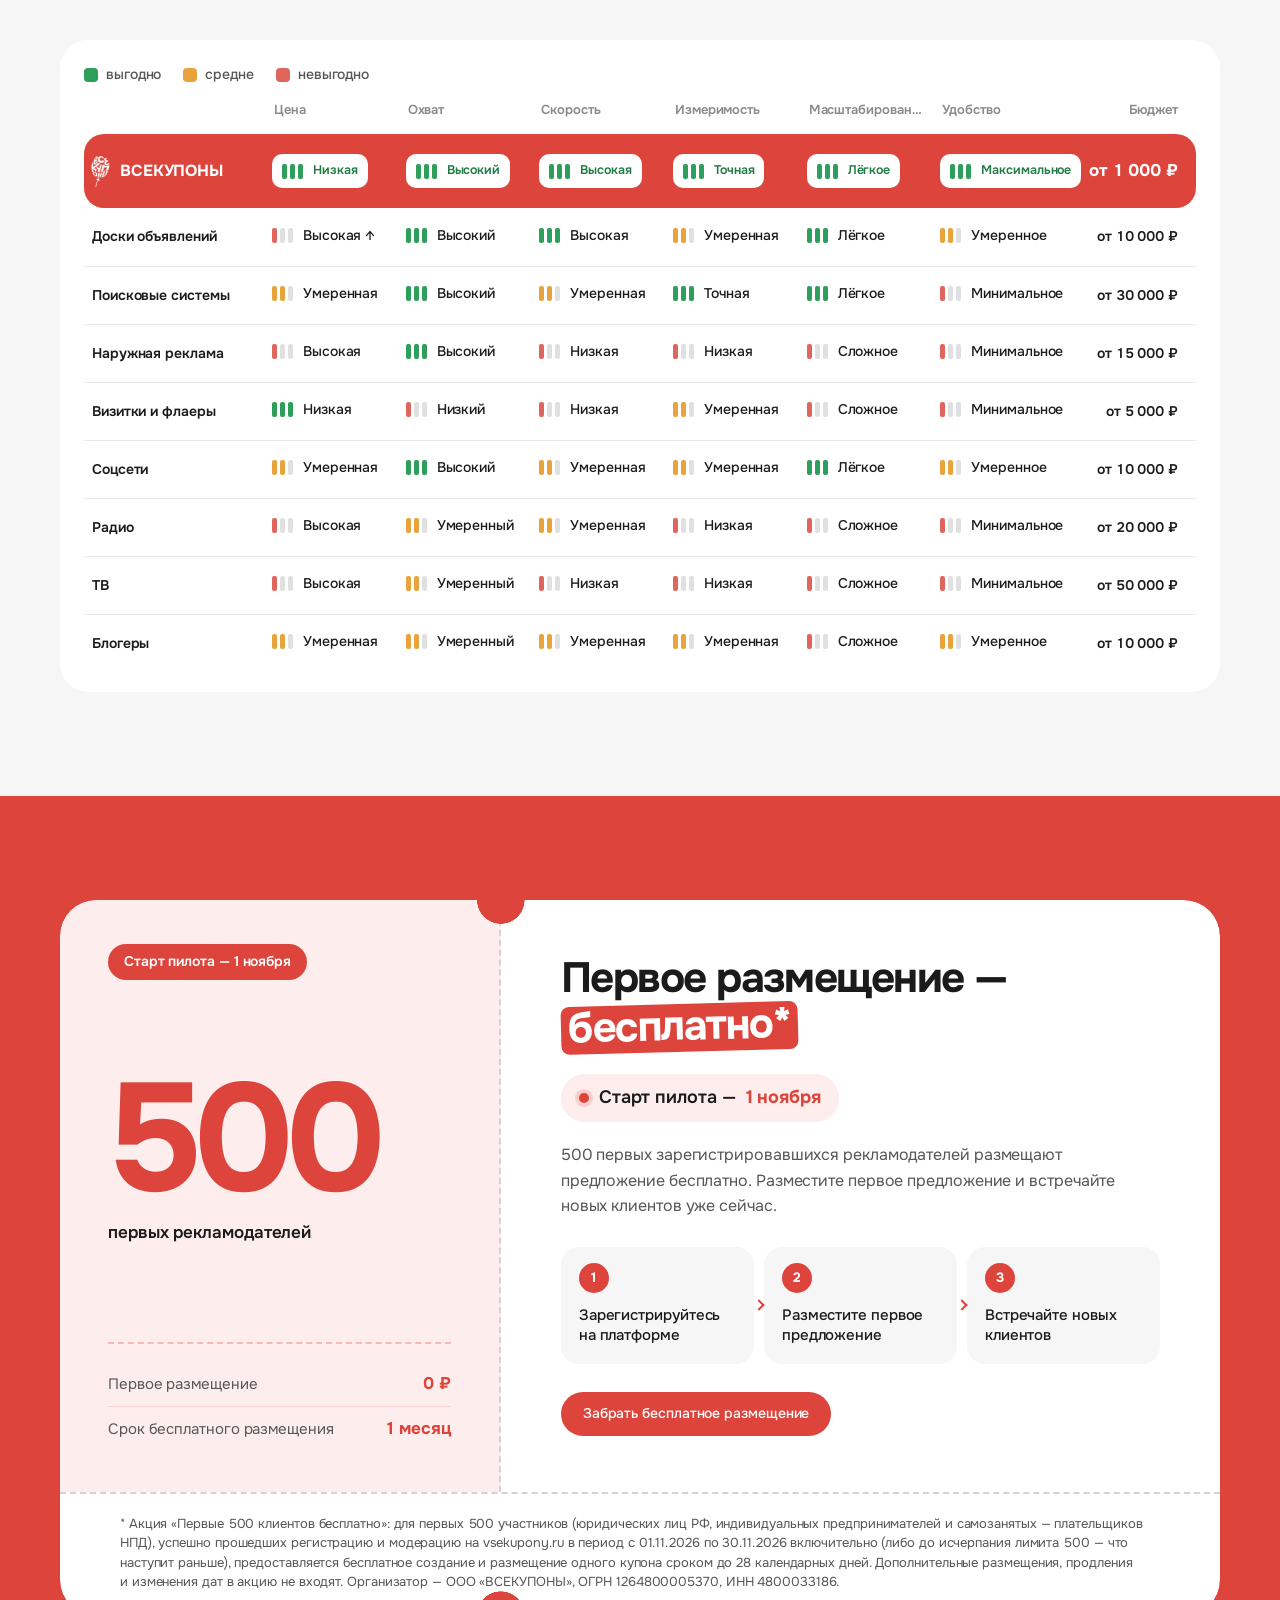
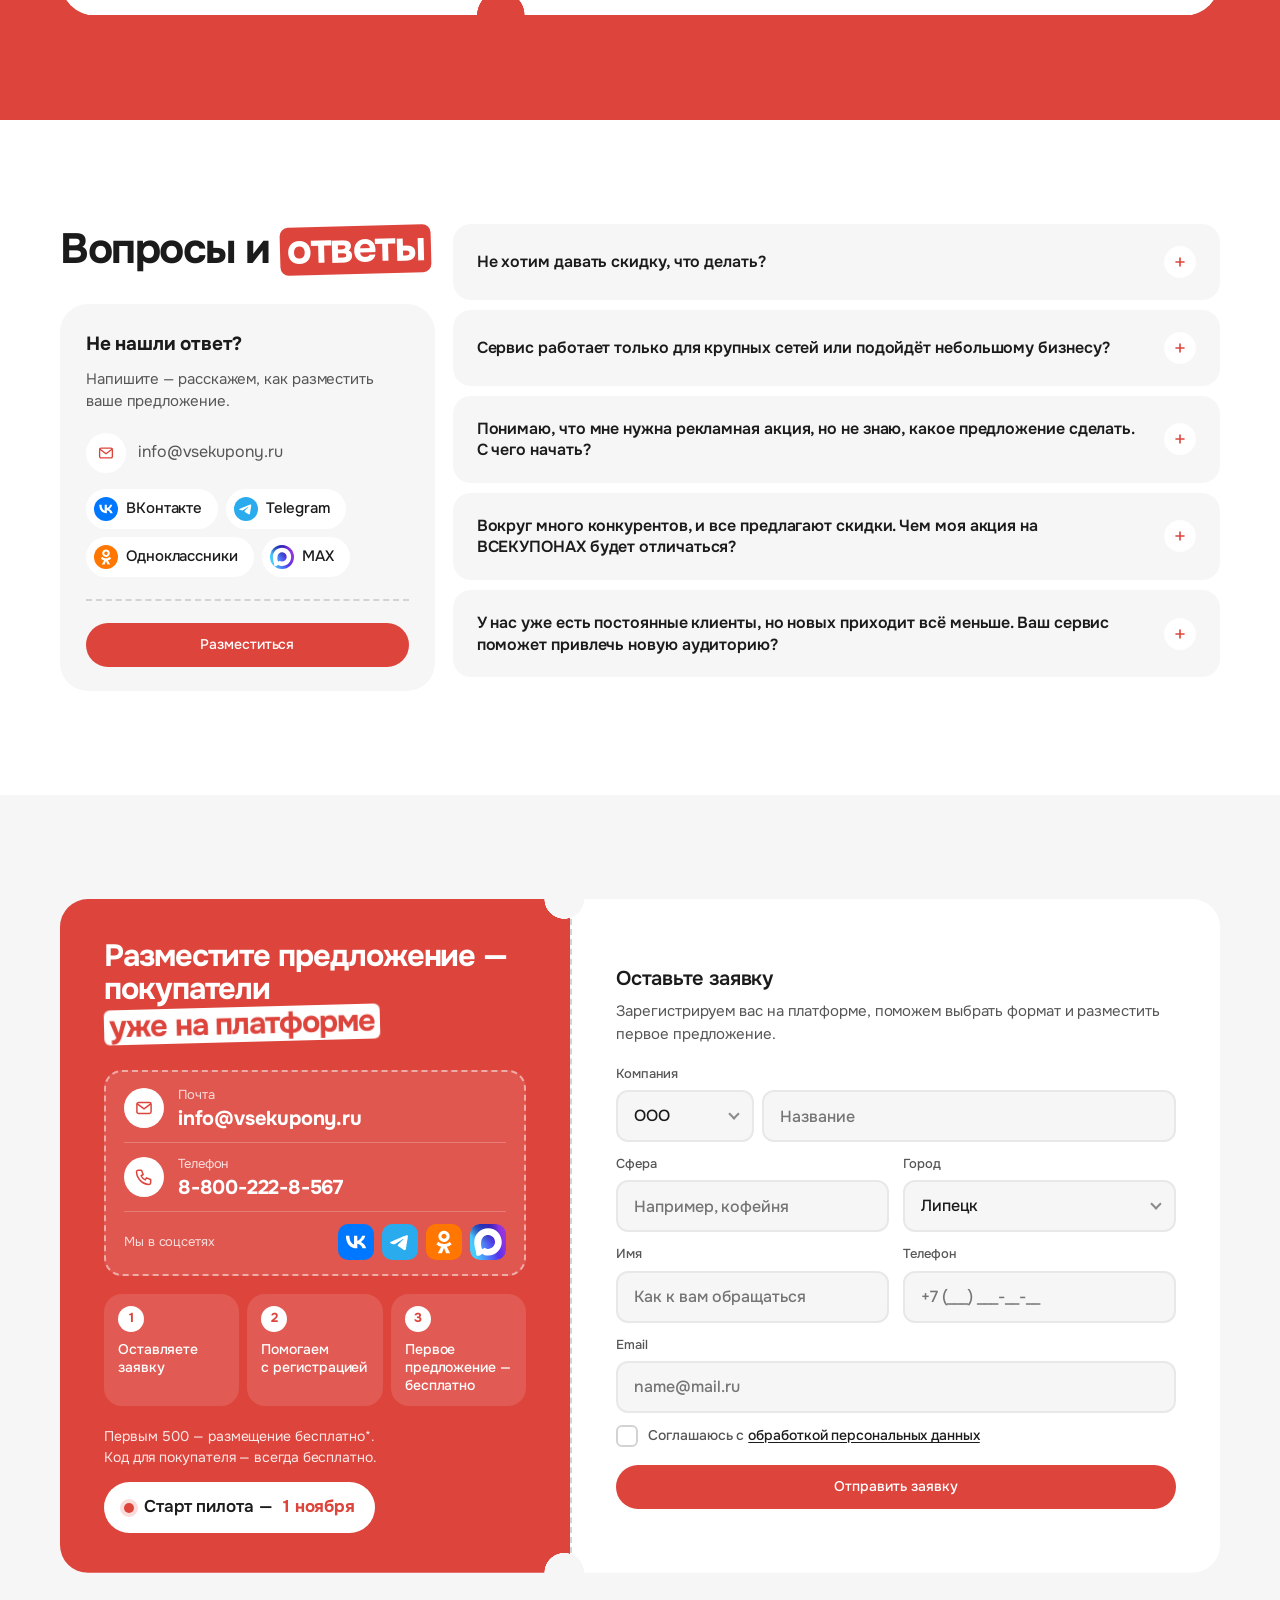
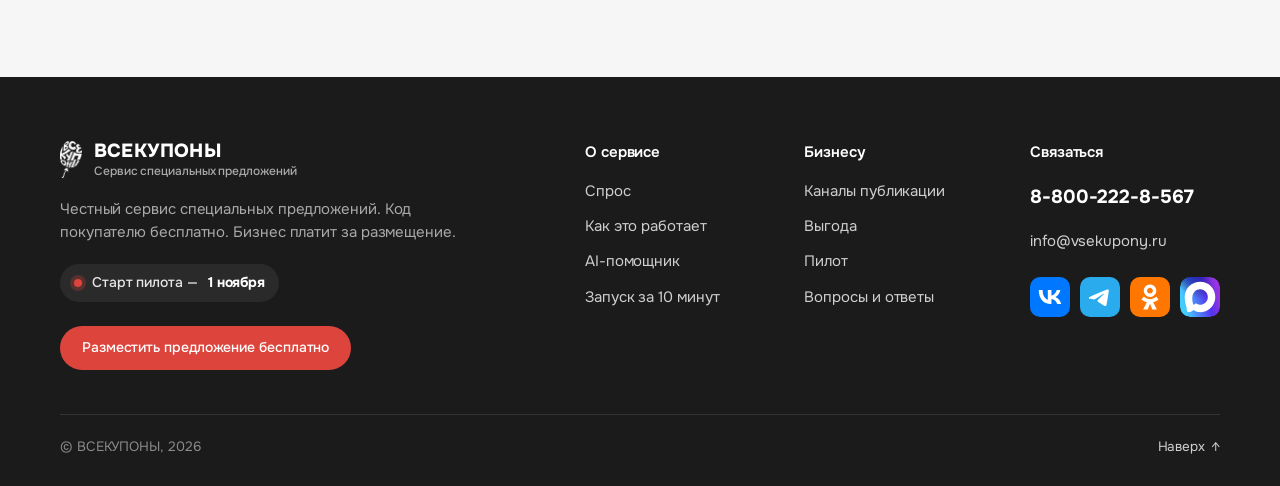
==== commit 22320549: "Лендинг для бизнеса: на телефоне условия акции под кнопкой пилота, в самом низу купона Co-Authored-B" ====
--- a/index.html
+++ b/index.html
@@ -8,7 +8,7 @@
 <link rel="preconnect" href="https://fonts.googleapis.com">
 <link rel="preconnect" href="https://fonts.gstatic.com" crossorigin>
 <link href="https://fonts.googleapis.com/css2?family=Onest:wght@400;500;600;700;800&display=swap" rel="stylesheet">
-<link rel="stylesheet" href="assets/business-design.css?v=20261030a">
+<link rel="stylesheet" href="assets/business-design.css?v=20261030b">
 <link rel="icon" href="assets/brand/logo-red.png">
 </head>
 <body>
--- a/assets/business-design.css
+++ b/assets/business-design.css
@@ -2647,3 +2647,6 @@
 .pilot__note{grid-column:1/-1;margin:0;padding:20px 60px 24px;border-top:2px dashed var(--line-strong);font-size:13px;line-height:1.5;color:var(--ink-2);text-wrap:pretty}
 @media (max-width:1000px){.pilot__note{order:4;padding:18px 40px 22px}}
 @media (max-width:720px){.pilot__note{padding:16px 22px 20px;font-size:12px}}
+/* На телефоне правая часть купона раскладывается через display:contents,
+   у кнопки order:5 — примечание ставим после неё, в самый низ */
+@media (max-width:720px){.pilot__note{order:6}}
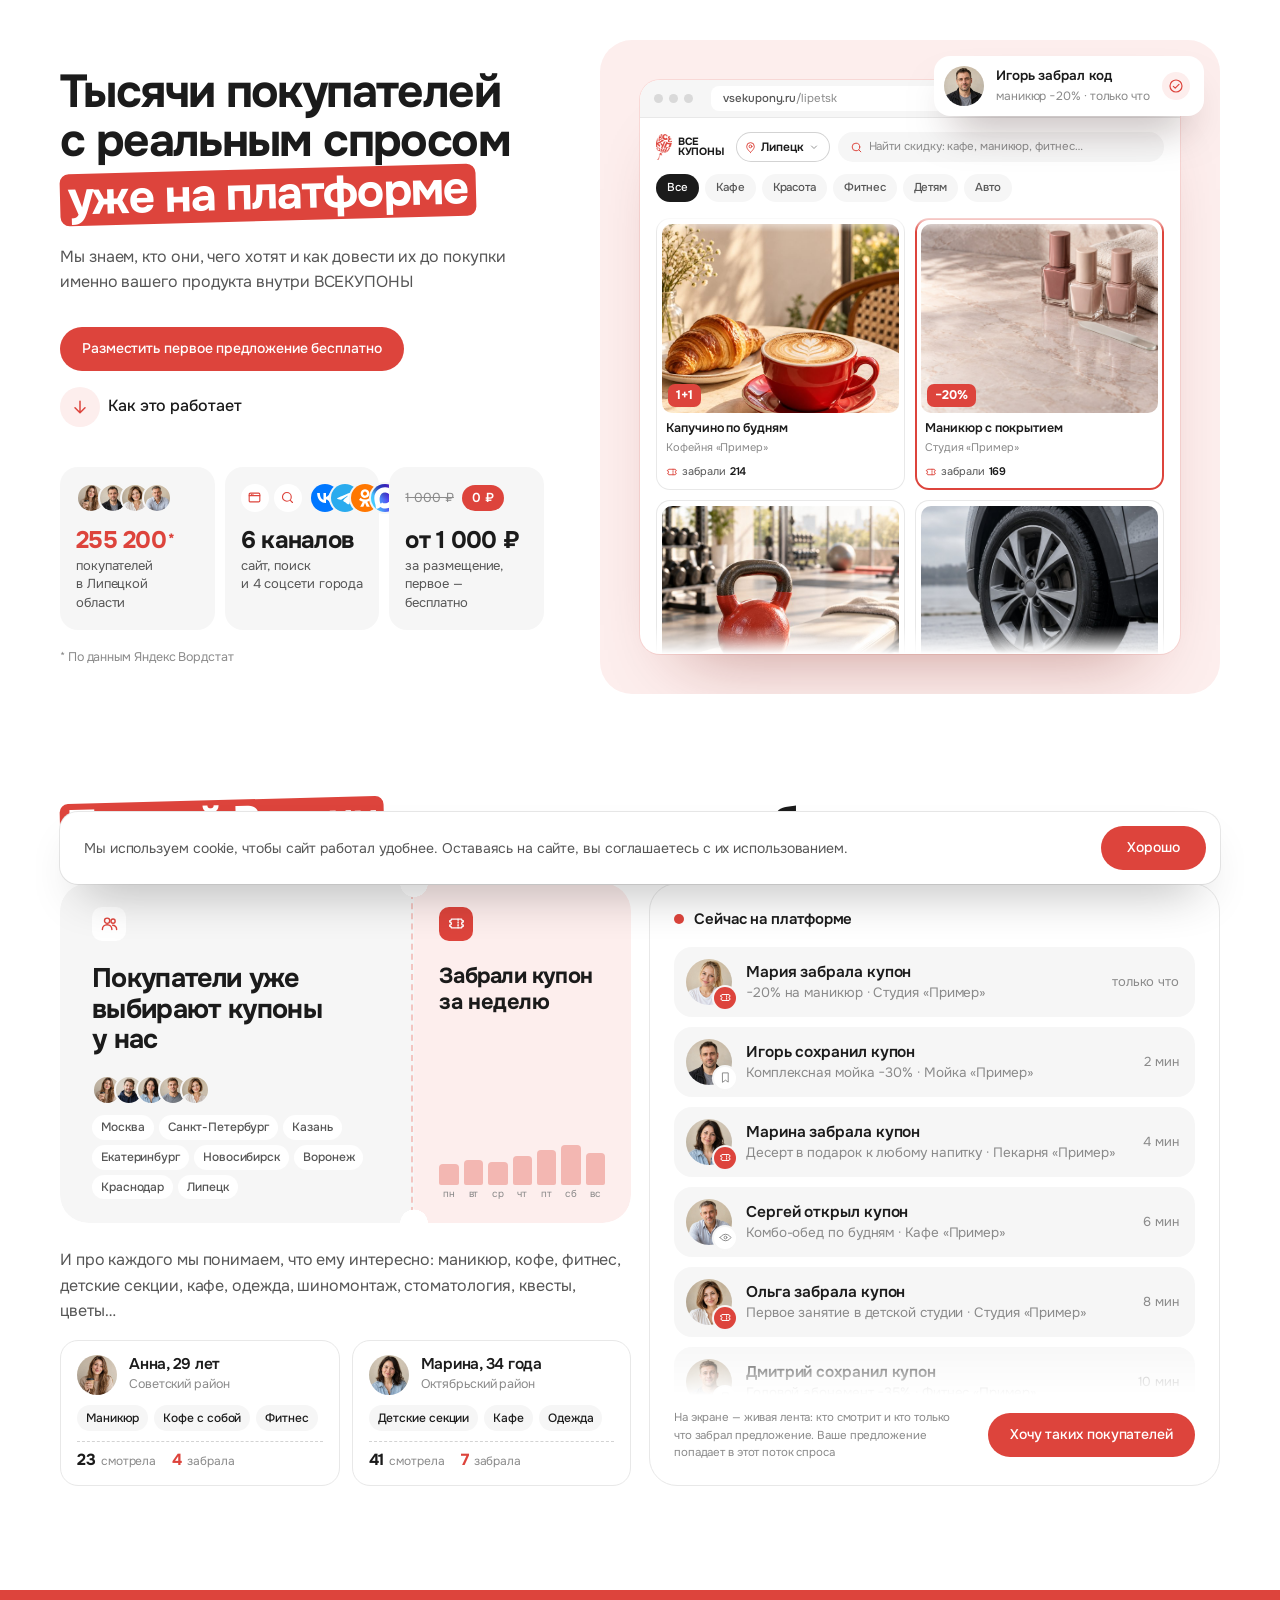
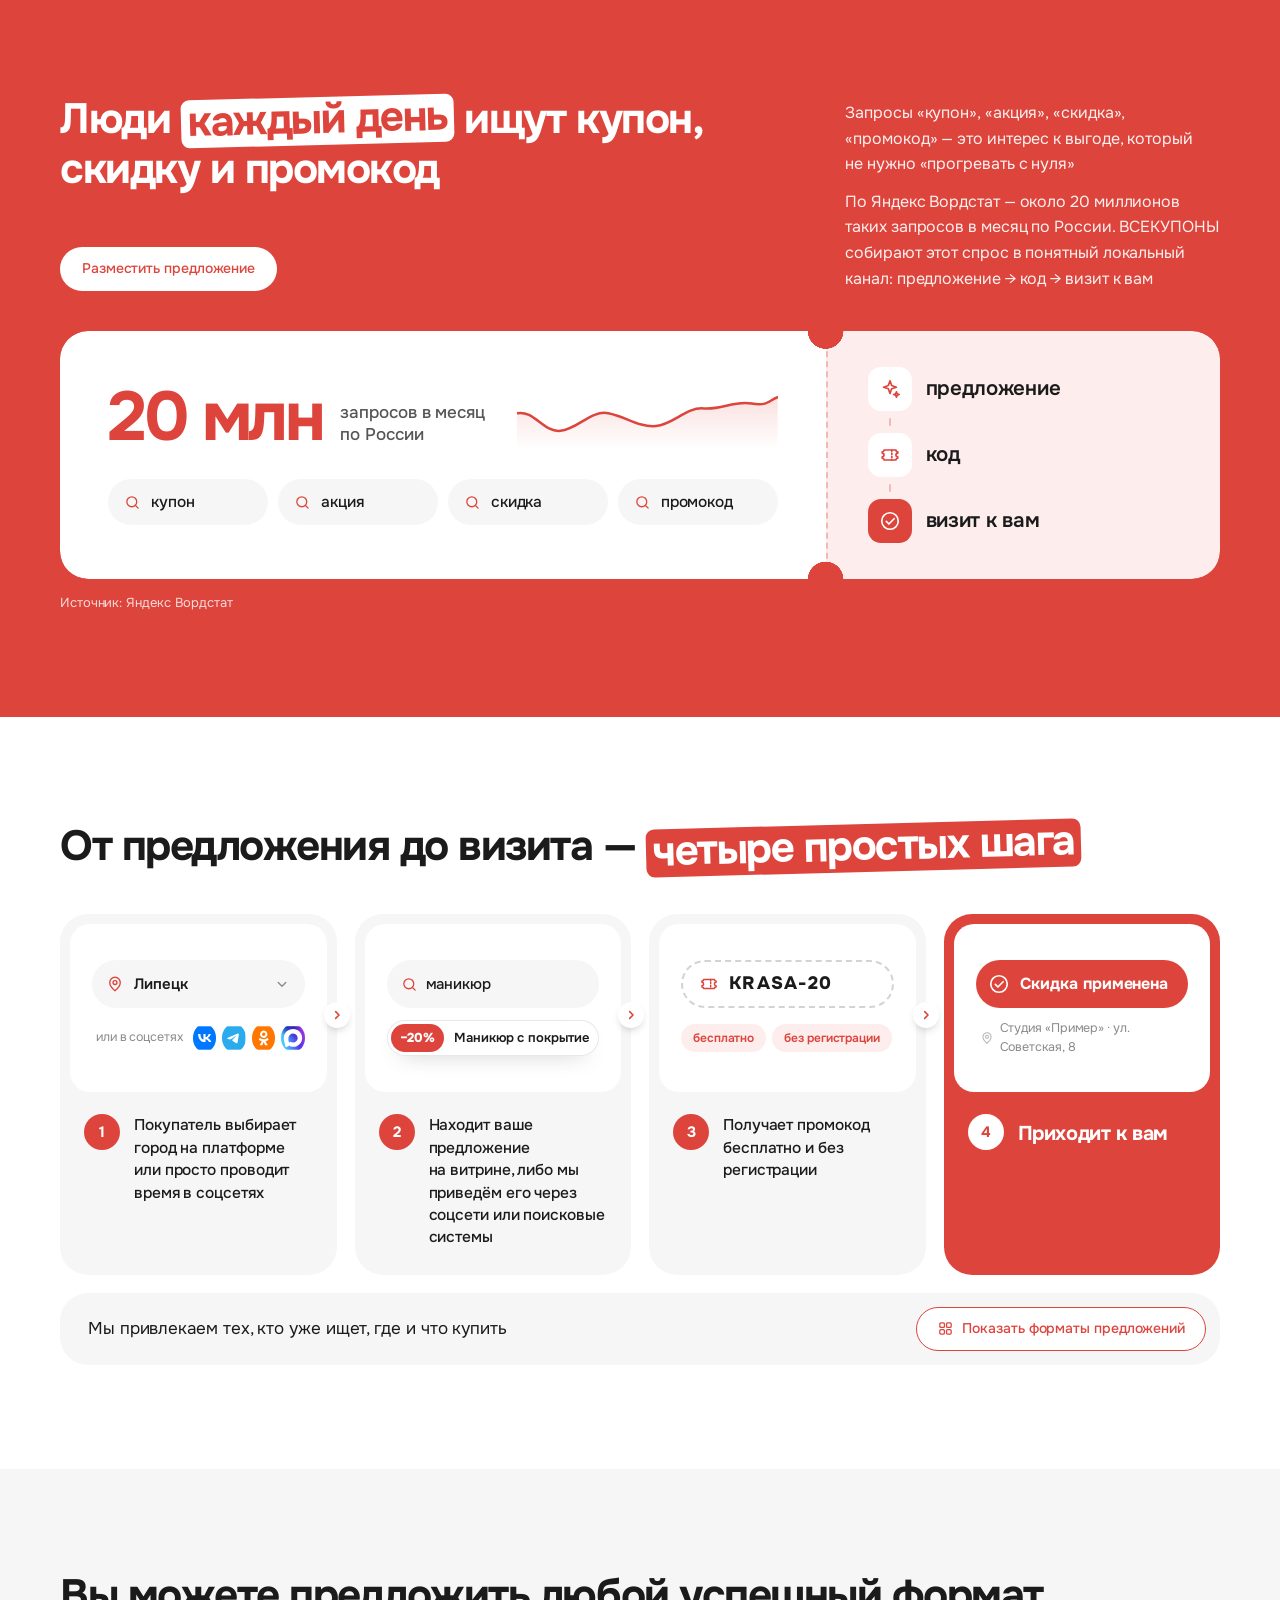
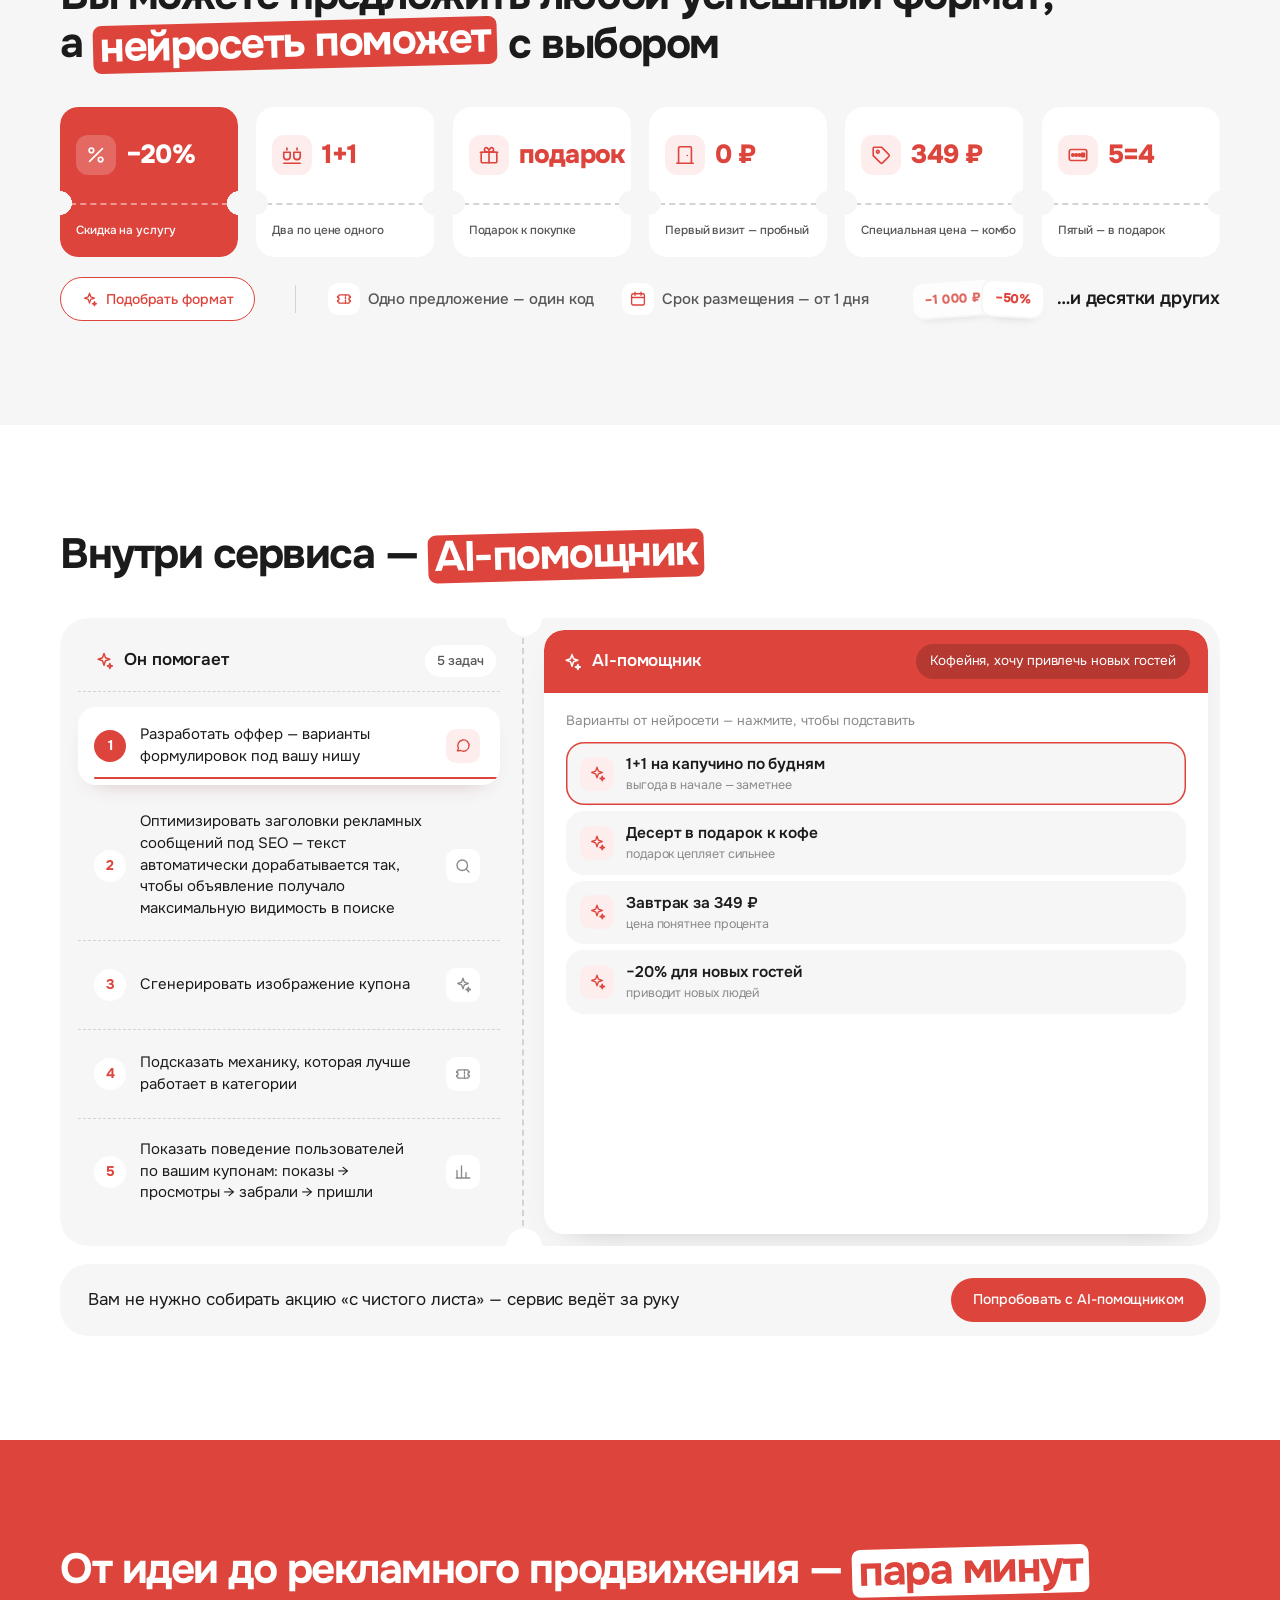
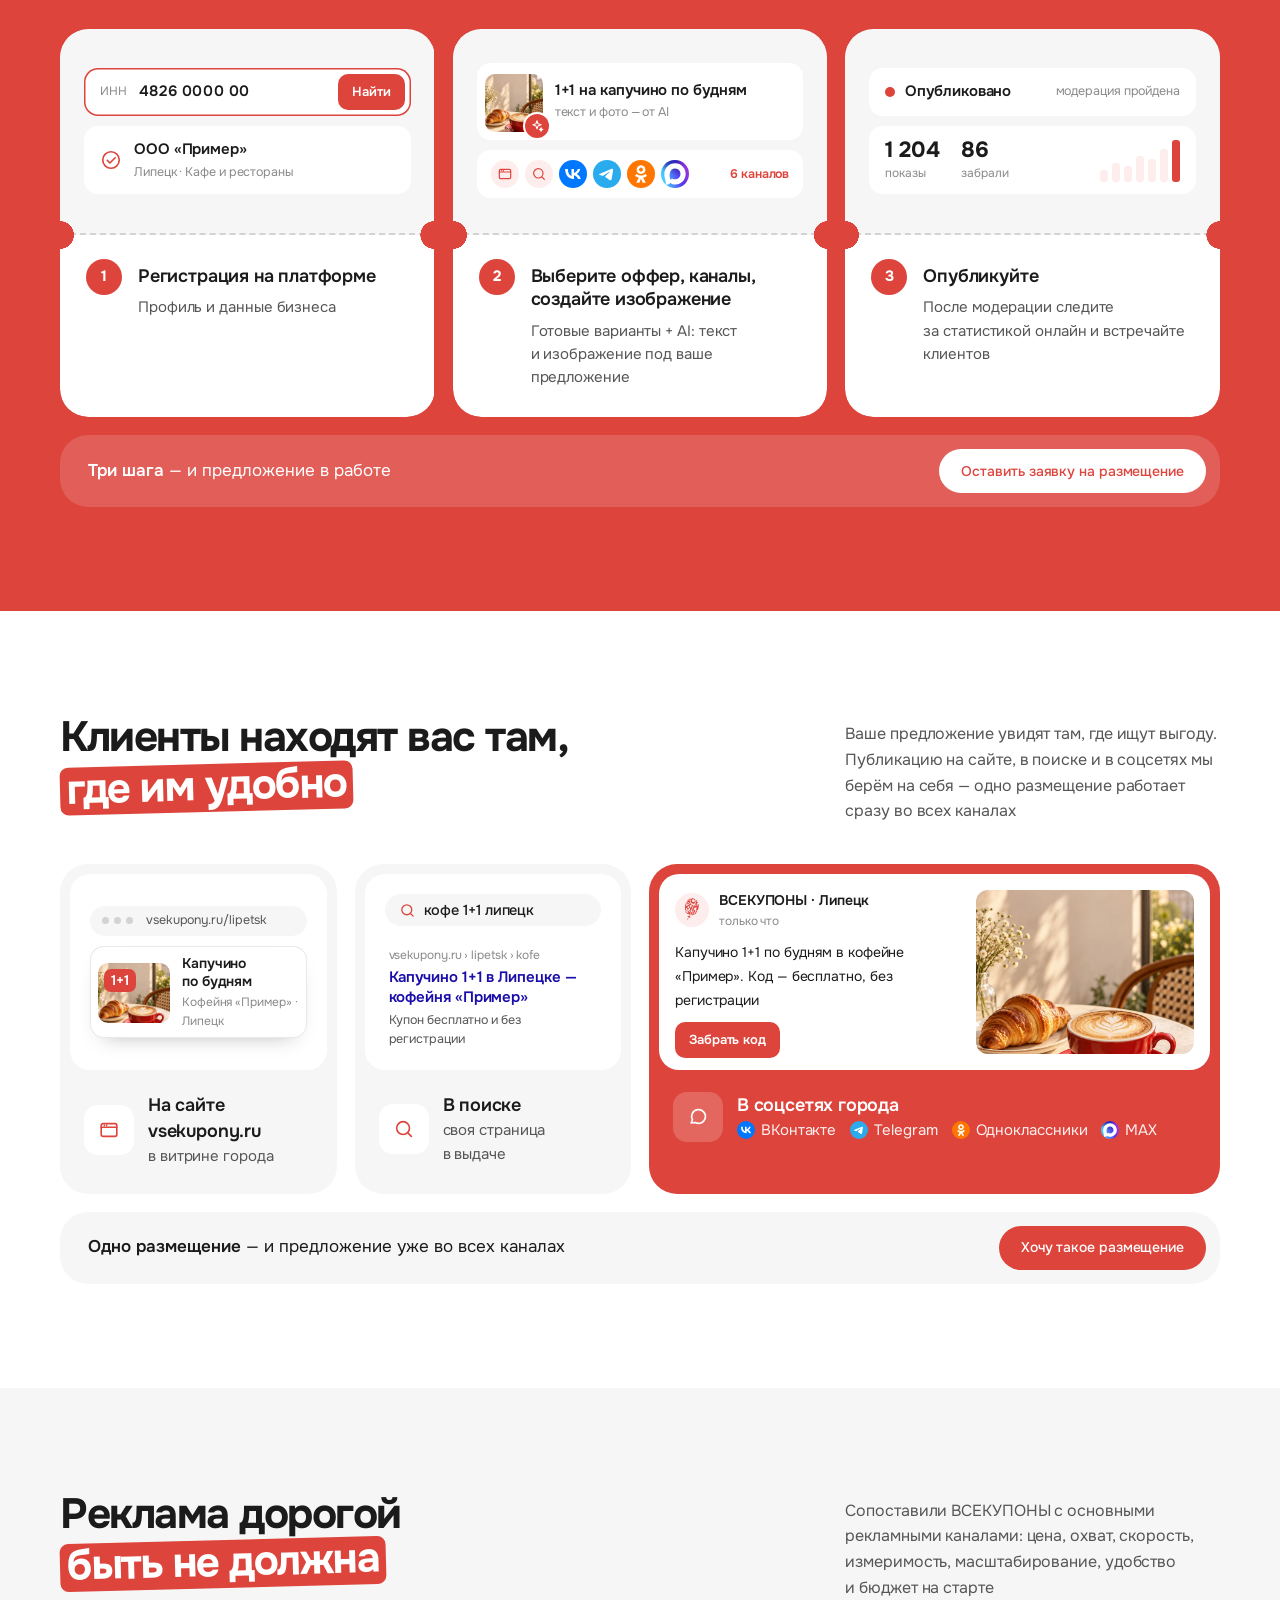
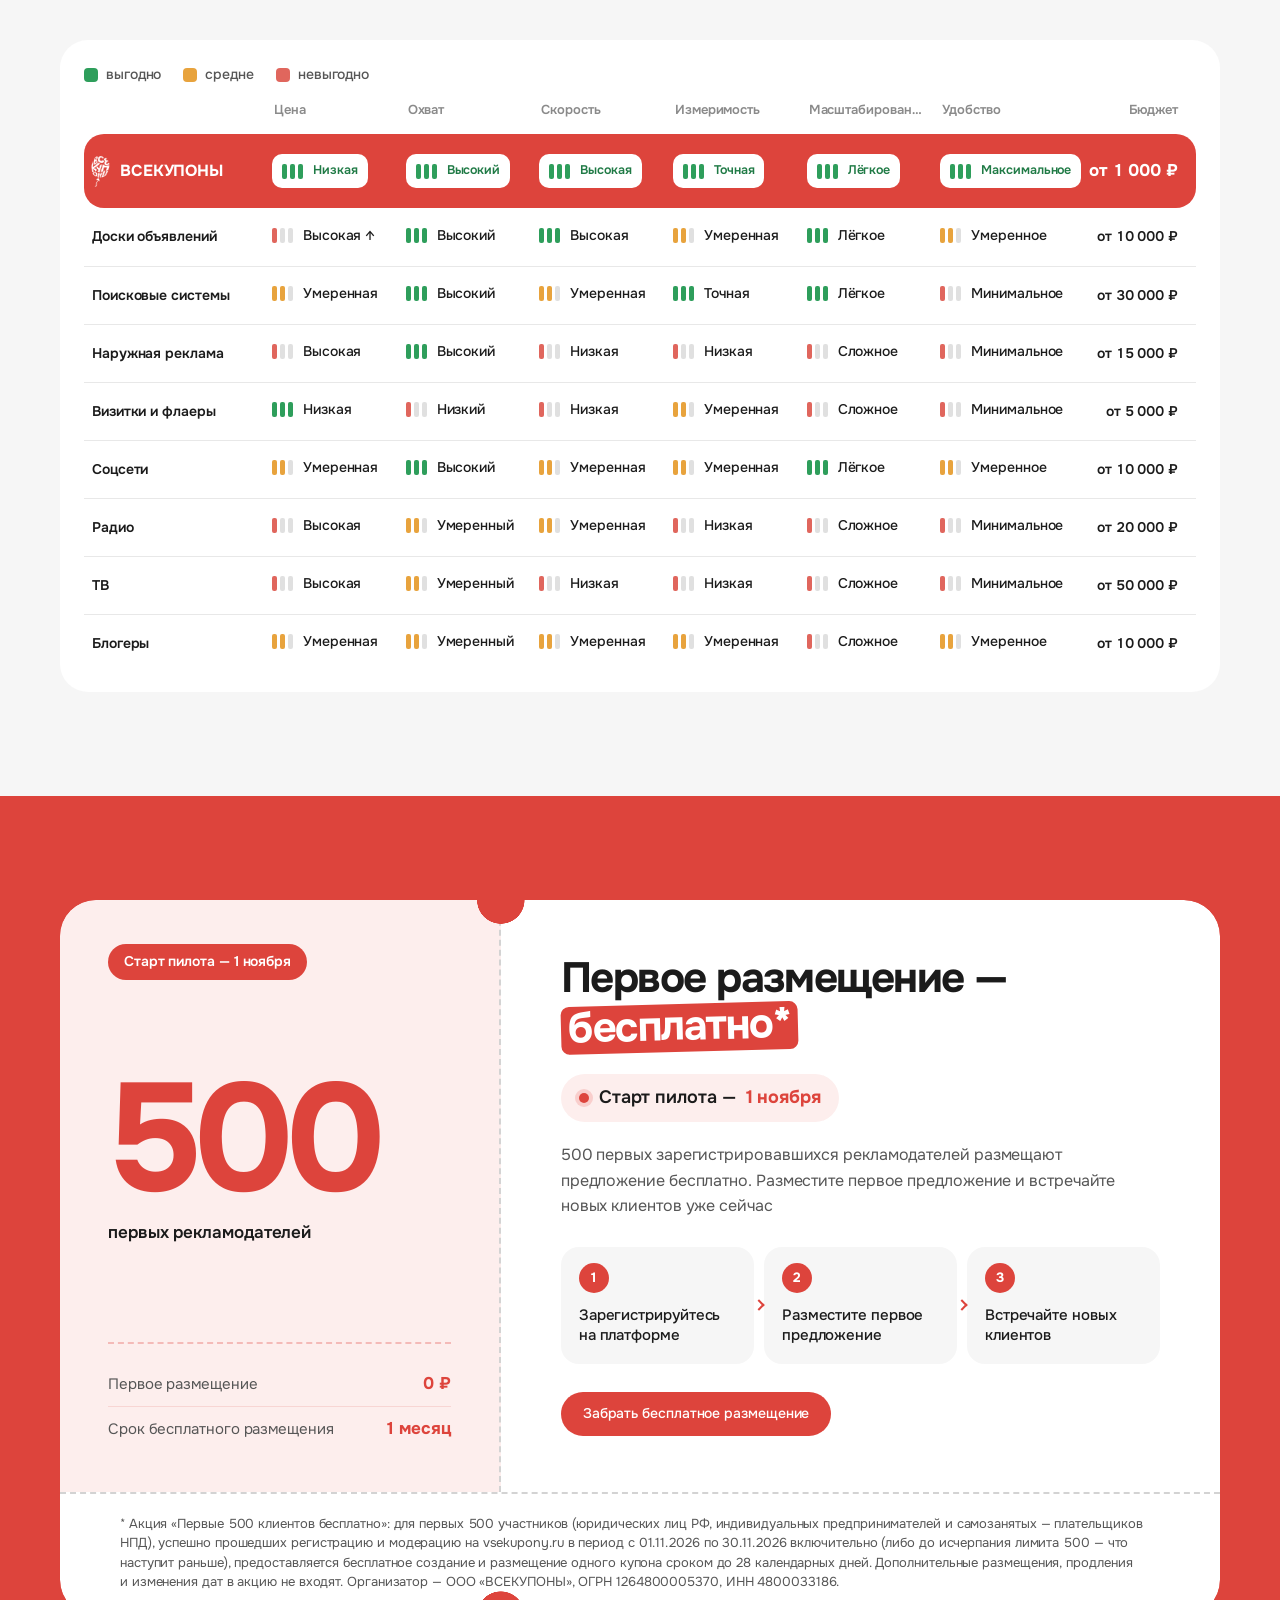
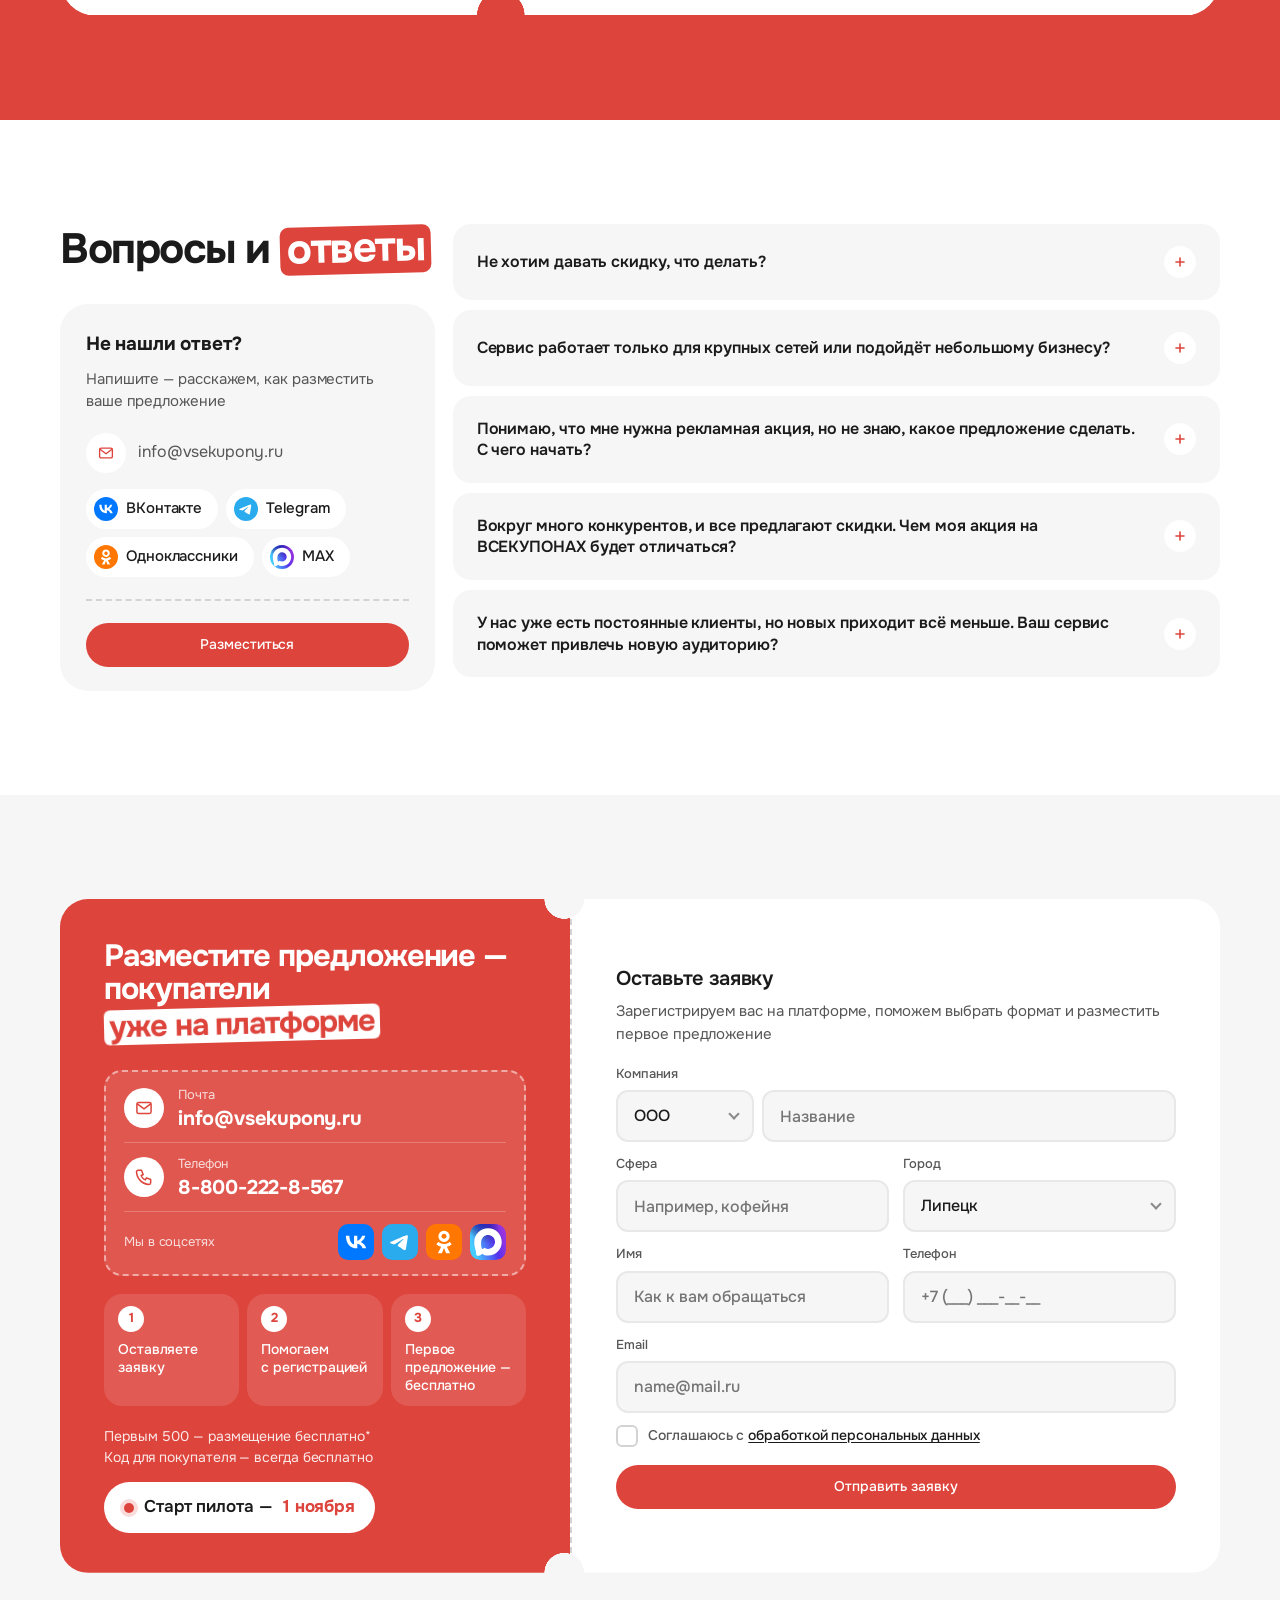
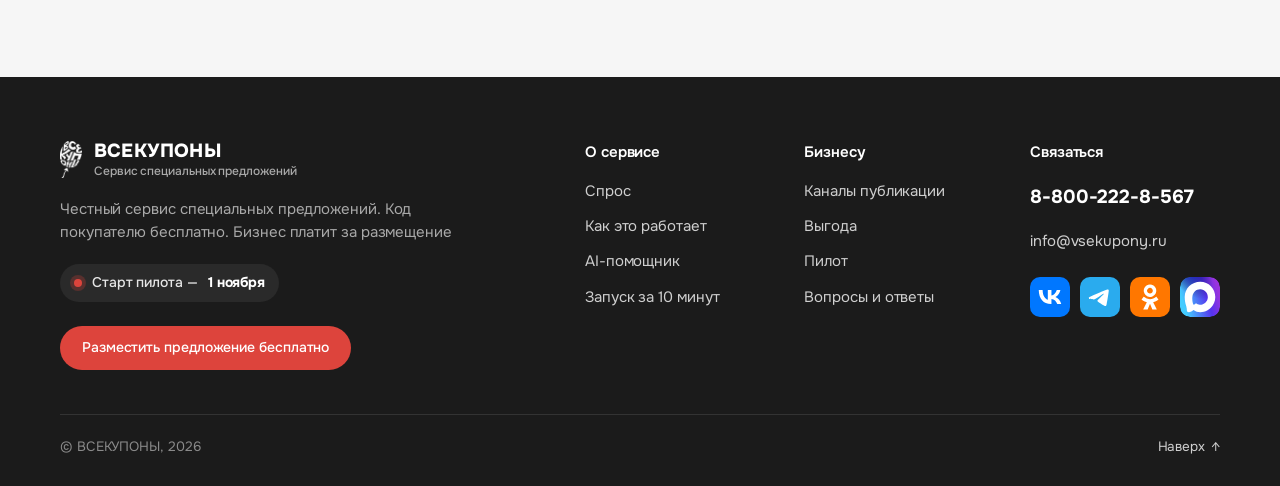
==== commit 0dab92d6: "Лендинг для бизнеса: убраны точки в конце заголовков, подписей и коротких абзацев Юридические тексты" ====
--- a/index.html
+++ b/index.html
@@ -30,7 +30,7 @@
     <div class="wrap hero__in">
       <div class="hero__text">
         <h1>Тысячи покупателей с&nbsp;реальным спросом <span class="tag">уже на&nbsp;платформе</span></h1>
-        <p class="lead">Мы знаем, кто они, чего хотят и как довести их до покупки именно вашего продукта внутри ВСЕКУПОНЫ.</p>
+        <p class="lead">Мы знаем, кто они, чего хотят и как довести их до покупки именно вашего продукта внутри ВСЕКУПОНЫ</p>
         <div class="hero__cta">
           <a class="btn btn--red btn--lg" href="https://vsekupony.ru/auth/?mode=register">Разместить первое предложение бесплатно</a>
           <a class="hero__link" href="#how"><i data-ic="down"></i>Как это работает</a>
@@ -182,7 +182,7 @@
           <div class="feed__head"><span class="dot"></span>Сейчас на&nbsp;платформе</div>
           <ul class="feed__list" id="feedD"></ul>
           <div class="feed__bottom">
-            <p class="feed__foot">На&nbsp;экране — живая лента: кто смотрит и&nbsp;кто только что забрал<br class="br-dt"> предложение. Ваше предложение попадает в&nbsp;этот поток спроса.</p>
+            <p class="feed__foot">На&nbsp;экране — живая лента: кто смотрит и&nbsp;кто только что забрал<br class="br-dt"> предложение. Ваше предложение попадает в&nbsp;этот поток спроса</p>
             <a class="btn btn--red" href="https://vsekupony.ru/auth/?mode=register">Хочу таких покупателей</a>
           </div>
         </div>
@@ -199,8 +199,8 @@
           <a class="btn btn--white head__cta" href="#final">Разместить предложение</a>
         </div>
         <div class="hrow__txt">
-          <p class="text">Запросы «купон», «акция», «скидка», «промокод»&nbsp;— это интерес к&nbsp;выгоде, который не&nbsp;нужно «прогревать с&nbsp;нуля».</p>
-          <p class="text">По&nbsp;Яндекс Вордстат&nbsp;— около 20&nbsp;миллионов таких запросов в&nbsp;месяц по&nbsp;России. ВСЕКУПОНЫ собирают этот спрос в&nbsp;понятный локальный канал: предложение → код → визит к&nbsp;вам.</p>
+          <p class="text">Запросы «купон», «акция», «скидка», «промокод»&nbsp;— это интерес к&nbsp;выгоде, который не&nbsp;нужно «прогревать с&nbsp;нуля»</p>
+          <p class="text">По&nbsp;Яндекс Вордстат&nbsp;— около 20&nbsp;миллионов таких запросов в&nbsp;месяц по&nbsp;России. ВСЕКУПОНЫ собирают этот спрос в&nbsp;понятный локальный канал: предложение → код → визит к&nbsp;вам</p>
         </div>
       </div>
 
@@ -249,33 +249,33 @@
             <div class="pv__city"><i data-ic="pin"></i>Липецк<em data-ic="chev"></em></div>
             <div class="pv__soc"><span>или в&nbsp;соцсетях</span><i data-soc="vk"></i><i data-soc="tg"></i><i data-soc="ok"></i><i data-soc="max"></i></div>
           </div>
-          <div class="path__t"><span class="path__n">1</span><p>Покупатель выбирает город на&nbsp;платформе или просто проводит время в&nbsp;соцсетях.</p></div>
+          <div class="path__t"><span class="path__n">1</span><p>Покупатель выбирает город на&nbsp;платформе или просто проводит время в&nbsp;соцсетях</p></div>
         </li>
         <li>
           <div class="pv">
             <div class="pv__search"><i data-ic="search"></i>маникюр</div>
             <div class="pv__hit"><b>−20%</b><span>Маникюр с&nbsp;покрытием</span></div>
           </div>
-          <div class="path__t"><span class="path__n">2</span><p>Находит ваше предложение на&nbsp;витрине, либо мы приведём его через соцсети или поисковые системы.</p></div>
+          <div class="path__t"><span class="path__n">2</span><p>Находит ваше предложение на&nbsp;витрине, либо мы приведём его через соцсети или поисковые системы</p></div>
         </li>
         <li>
           <div class="pv">
             <div class="pv__code"><i data-ic="ticket"></i><b>KRASA-20</b></div>
             <div class="pv__free"><span>бесплатно</span><span>без регистрации</span></div>
           </div>
-          <div class="path__t"><span class="path__n">3</span><p>Получает промокод бесплатно и&nbsp;без регистрации.</p></div>
+          <div class="path__t"><span class="path__n">3</span><p>Получает промокод бесплатно и&nbsp;без регистрации</p></div>
         </li>
         <li>
           <div class="pv">
             <div class="pv__ok"><i data-ic="check"></i>Скидка применена</div>
             <div class="pv__shop"><i data-ic="pin"></i>Студия «Пример» · ул. Советская, 8</div>
           </div>
-          <div class="path__t"><span class="path__n">4</span><p>Приходит к&nbsp;вам.</p></div>
+          <div class="path__t"><span class="path__n">4</span><p>Приходит к&nbsp;вам</p></div>
         </li>
       </ol>
 
       <div class="how__foot">
-        <p class="text">Мы привлекаем тех, кто уже ищет, где и&nbsp;что купить.</p>
+        <p class="text">Мы привлекаем тех, кто уже ищет, где и&nbsp;что купить</p>
         <a class="btn btn--soft btn--ai" href="#formats"><i data-ic="grid"></i>Показать форматы предложений</a>
       </div>
 
@@ -301,8 +301,8 @@
         <div class="facts">
           <a class="btn btn--soft btn--ai" href="#ai"><i data-ic="spark"></i>Подобрать формат</a>
           <span class="facts__sep" aria-hidden="true"></span>
-          <span><i data-ic="ticket"></i>Одно предложение — один код.</span>
-          <span><i data-ic="cal"></i>Срок размещения — от&nbsp;1&nbsp;дня.</span>
+          <span><i data-ic="ticket"></i>Одно предложение — один код</span>
+          <span><i data-ic="cal"></i>Срок размещения — от&nbsp;1&nbsp;дня</span>
         </div>
         <div class="fmts__more">
           <span class="more__stack" aria-hidden="true"><i>2 = 1</i><i>3 = 2</i><i>−1&nbsp;000&nbsp;₽</i><i>−50%</i></span>
@@ -356,7 +356,7 @@
             </div>
             <div class="aix__snip">
               <div class="aix__q"><i data-ic="search"></i>кофе 1+1 липецк</div>
-              <div class="aix__res"><small>vsekupony.ru › lipetsk › kofe</small><b>Капучино 1+1 в&nbsp;Липецке — кофейня «Пример»</b><span>Купон бесплатно и&nbsp;без регистрации. Покажите код на&nbsp;кассе.</span></div>
+              <div class="aix__res"><small>vsekupony.ru › lipetsk › kofe</small><b>Капучино 1+1 в&nbsp;Липецке — кофейня «Пример»</b><span>Купон бесплатно и&nbsp;без регистрации. Покажите код на&nbsp;кассе</span></div>
             </div>
           </div>
 
@@ -392,7 +392,7 @@
       </div>
 
       <div class="aix__foot">
-        <p class="text">Вам не&nbsp;нужно собирать акцию «с&nbsp;чистого листа»&nbsp;— сервис ведёт за&nbsp;руку.</p>
+        <p class="text">Вам не&nbsp;нужно собирать акцию «с&nbsp;чистого листа»&nbsp;— сервис ведёт за&nbsp;руку</p>
         <a class="btn btn--red" href="https://vsekupony.ru/auth/?mode=register">Попробовать с&nbsp;AI-помощником</a>
       </div>
     </div>
@@ -413,7 +413,7 @@
             <div class="lv__inn"><span>ИНН</span><b>4826 0000 00</b><em>Найти</em></div>
             <div class="lv__org"><i data-ic="check"></i><div><b>ООО «Пример»</b><span>Липецк · Кафе и&nbsp;рестораны</span></div></div>
           </div>
-          <div class="tk__b"><span class="tk__n">1</span><div><h3>Регистрация на&nbsp;платформе</h3><p>Профиль и&nbsp;данные бизнеса.</p></div></div>
+          <div class="tk__b"><span class="tk__n">1</span><div><h3>Регистрация на&nbsp;платформе</h3><p>Профиль и&nbsp;данные бизнеса</p></div></div>
         </li>
         <li class="tk">
           <div class="lv">
@@ -423,7 +423,7 @@
             </div>
             <div class="lv__chs"><span class="lv__site" data-ic="site"></span><span class="lv__site" data-ic="search"></span><i data-soc="vk"></i><i data-soc="tg"></i><i data-soc="ok"></i><i data-soc="max"></i><em>6 каналов</em></div>
           </div>
-          <div class="tk__b"><span class="tk__n">2</span><div><h3>Выберите оффер, каналы, создайте изображение</h3><p>Готовые варианты + AI: текст и&nbsp;изображение под ваше предложение.</p></div></div>
+          <div class="tk__b"><span class="tk__n">2</span><div><h3>Выберите оффер, каналы, создайте изображение</h3><p>Готовые варианты + AI: текст и&nbsp;изображение под ваше предложение</p></div></div>
         </li>
         <li class="tk">
           <div class="lv">
@@ -434,12 +434,12 @@
               <div class="lv__bars" aria-hidden="true"><i style="--h:30%"></i><i style="--h:45%"></i><i style="--h:38%"></i><i style="--h:62%"></i><i style="--h:55%"></i><i style="--h:80%"></i><i style="--h:100%"></i></div>
             </div>
           </div>
-          <div class="tk__b"><span class="tk__n">3</span><div><h3>Опубликуйте</h3><p>После модерации следите за&nbsp;статистикой онлайн и&nbsp;встречайте клиентов.</p></div></div>
+          <div class="tk__b"><span class="tk__n">3</span><div><h3>Опубликуйте</h3><p>После модерации следите за&nbsp;статистикой онлайн и&nbsp;встречайте клиентов</p></div></div>
         </li>
       </ol>
 
       <div class="launch__foot">
-        <p class="text"><b>Три шага</b>&nbsp;— и&nbsp;предложение в&nbsp;работе.</p>
+        <p class="text"><b>Три шага</b>&nbsp;— и&nbsp;предложение в&nbsp;работе</p>
         <a class="btn btn--white" href="https://vsekupony.ru/auth/?mode=register">Оставить заявку на&nbsp;размещение</a>
       </div>
     </div>
@@ -452,7 +452,7 @@
         <div class="head">
           <h2>Клиенты находят вас там, <span class="tag">где им удобно</span></h2>
         </div>
-        <p class="text">Ваше предложение увидят там, где ищут выгоду. Публикацию на&nbsp;сайте, в&nbsp;поиске и&nbsp;в&nbsp;соцсетях мы берём на&nbsp;себя — одно размещение работает сразу во&nbsp;всех каналах.</p>
+        <p class="text">Ваше предложение увидят там, где ищут выгоду. Публикацию на&nbsp;сайте, в&nbsp;поиске и&nbsp;в&nbsp;соцсетях мы берём на&nbsp;себя — одно размещение работает сразу во&nbsp;всех каналах</p>
       </div>
       <!-- Три канала — одно и то же предложение: сверху мини-интерфейс канала
            (витрина, выдача поиска, пост в соцсети), снизу — подпись -->
@@ -470,7 +470,7 @@
         <div class="ch">
           <div class="chv">
             <div class="chv__q"><i data-ic="search"></i>кофе 1+1 липецк</div>
-            <div class="chv__res"><small>vsekupony.ru › lipetsk › kofe</small><b>Капучино 1+1 в&nbsp;Липецке — кофейня «Пример»</b><span>Купон бесплатно и&nbsp;без регистрации.</span></div>
+            <div class="chv__res"><small>vsekupony.ru › lipetsk › kofe</small><b>Капучино 1+1 в&nbsp;Липецке — кофейня «Пример»</b><span>Купон бесплатно и&nbsp;без регистрации</span></div>
           </div>
           <div class="ch__t"><span class="ch__ic" data-ic="search"></span><div><h3>В&nbsp;поиске</h3><p>своя страница в&nbsp;выдаче</p></div></div>
         </div>
@@ -478,7 +478,7 @@
           <div class="chv chv--post">
             <div class="chv__post">
               <div class="chv__au"><img src="assets/brand/logo-red.png" alt=""><div><b>ВСЕКУПОНЫ · Липецк</b><span>только что</span></div></div>
-              <p>Капучино 1+1 по&nbsp;будням в&nbsp;кофейне «Пример». Код&nbsp;— бесплатно, без регистрации.</p>
+              <p>Капучино 1+1 по&nbsp;будням в&nbsp;кофейне «Пример». Код&nbsp;— бесплатно, без регистрации</p>
               <span class="chv__btn">Забрать код</span>
             </div>
             <span class="chv__img" style="background-image:url('assets/coupons/coffee.jpg')"></span>
@@ -493,7 +493,7 @@
       </div>
 
       <div class="launch__foot ch__foot">
-        <p class="text"><b>Одно размещение</b>&nbsp;— и&nbsp;предложение уже во&nbsp;всех каналах.</p>
+        <p class="text"><b>Одно размещение</b>&nbsp;— и&nbsp;предложение уже во&nbsp;всех каналах</p>
         <a class="btn btn--red" href="https://vsekupony.ru/auth/?mode=register">Хочу такое размещение</a>
       </div>
     </div>
@@ -506,7 +506,7 @@
         <div class="head">
           <h2>Реклама дорогой <span class="tag">быть не&nbsp;должна</span></h2>
         </div>
-        <p class="text">Сопоставили ВСЕКУПОНЫ с&nbsp;основными рекламными каналами: цена, охват, скорость, измеримость, масштабирование, удобство и&nbsp;бюджет на&nbsp;старте.</p>
+        <p class="text">Сопоставили ВСЕКУПОНЫ с&nbsp;основными рекламными каналами: цена, охват, скорость, измеримость, масштабирование, удобство и&nbsp;бюджет на&nbsp;старте</p>
       </div>
 
       <div class="cmp">
@@ -537,7 +537,7 @@
         <div class="pilot__r">
           <h2>Первое размещение&nbsp;— <span class="tag">бесплатно*</span></h2>
           <p class="pilot__start">Старт пилота&nbsp;— <b>1&nbsp;ноября</b></p>
-          <p class="text">500 первых зарегистрировавшихся рекламодателей размещают предложение бесплатно. Разместите первое предложение и&nbsp;встречайте новых клиентов уже сейчас.</p>
+          <p class="text">500 первых зарегистрировавшихся рекламодателей размещают предложение бесплатно. Разместите первое предложение и&nbsp;встречайте новых клиентов уже сейчас</p>
           <ol class="pilot__steps">
             <li><em>1</em><span>Зарегистрируйтесь на&nbsp;платформе</span></li>
             <li><em>2</em><span>Разместите первое предложение</span></li>
@@ -559,7 +559,7 @@
         </div>
         <div class="ask">
           <b>Не&nbsp;нашли ответ?</b>
-          <p>Напишите&nbsp;— расскажем, как разместить ваше предложение.</p>
+          <p>Напишите&nbsp;— расскажем, как разместить ваше предложение</p>
           <ul class="ask__ct">
             <li><a href="mailto:info@vsekupony.ru"><i data-ic="mail"></i><span>info@vsekupony.ru</span></a></li>
           </ul>
@@ -631,13 +631,13 @@
           <li><em>3</em><span>Первое предложение&nbsp;— бесплатно</span></li>
         </ol>
         <div class="final__cta">
-          <p class="small">Первым 500&nbsp;— размещение бесплатно*.<br>Код для&nbsp;покупателя&nbsp;— всегда бесплатно.</p>
+          <p class="small">Первым 500&nbsp;— размещение бесплатно*<br>Код для&nbsp;покупателя&nbsp;— всегда бесплатно</p>
           <p class="final__start">Старт пилота&nbsp;— <b>1&nbsp;ноября</b></p>
         </div>
       </div>
 
       <form class="form" id="leadForm" novalidate>
-        <div class="form__head"><p class="form__title">Оставьте заявку</p><p class="form__sub">Зарегистрируем вас на&nbsp;платформе, поможем выбрать формат и&nbsp;разместить первое предложение.</p></div>
+        <div class="form__head"><p class="form__title">Оставьте заявку</p><p class="form__sub">Зарегистрируем вас на&nbsp;платформе, поможем выбрать формат и&nbsp;разместить первое предложение</p></div>
         <label class="form__co form__wide"><span>Компания</span>
           <span class="form__pair">
             <span class="form__sel"><select name="type" aria-label="Форма бизнеса"><option>ООО</option><option>ИП</option><option>Самозанятый</option></select></span>
@@ -655,7 +655,7 @@
         <div class="form__done bz-form__done" hidden>
           <i data-ic="check"></i>
           <b>Заявка отправлена</b>
-          <span>Свяжемся с&nbsp;вами и&nbsp;поможем разместить первое предложение.</span>
+          <span>Свяжемся с&nbsp;вами и&nbsp;поможем разместить первое предложение</span>
         </div>
       </form>
     </div>
@@ -669,7 +669,7 @@
     <div class="ft__grid">
       <div class="ft__about">
         <a class="logo logo--w" href="#top"><img src="assets/brand/logo-white.png" alt="" width="24" height="40"><span class="logo__t"><b>ВСЕКУПОНЫ</b><span>Сервис специальных предложений</span></span></a>
-        <p>Честный сервис специальных предложений. Код покупателю бесплатно. Бизнес платит за&nbsp;размещение.</p>
+        <p>Честный сервис специальных предложений. Код покупателю бесплатно. Бизнес платит за&nbsp;размещение</p>
         <span class="ft__pilot">Старт пилота&nbsp;— <b>1&nbsp;ноября</b></span>
         <a class="btn btn--red" href="#final">Разместить предложение бесплатно</a>
       </div>
